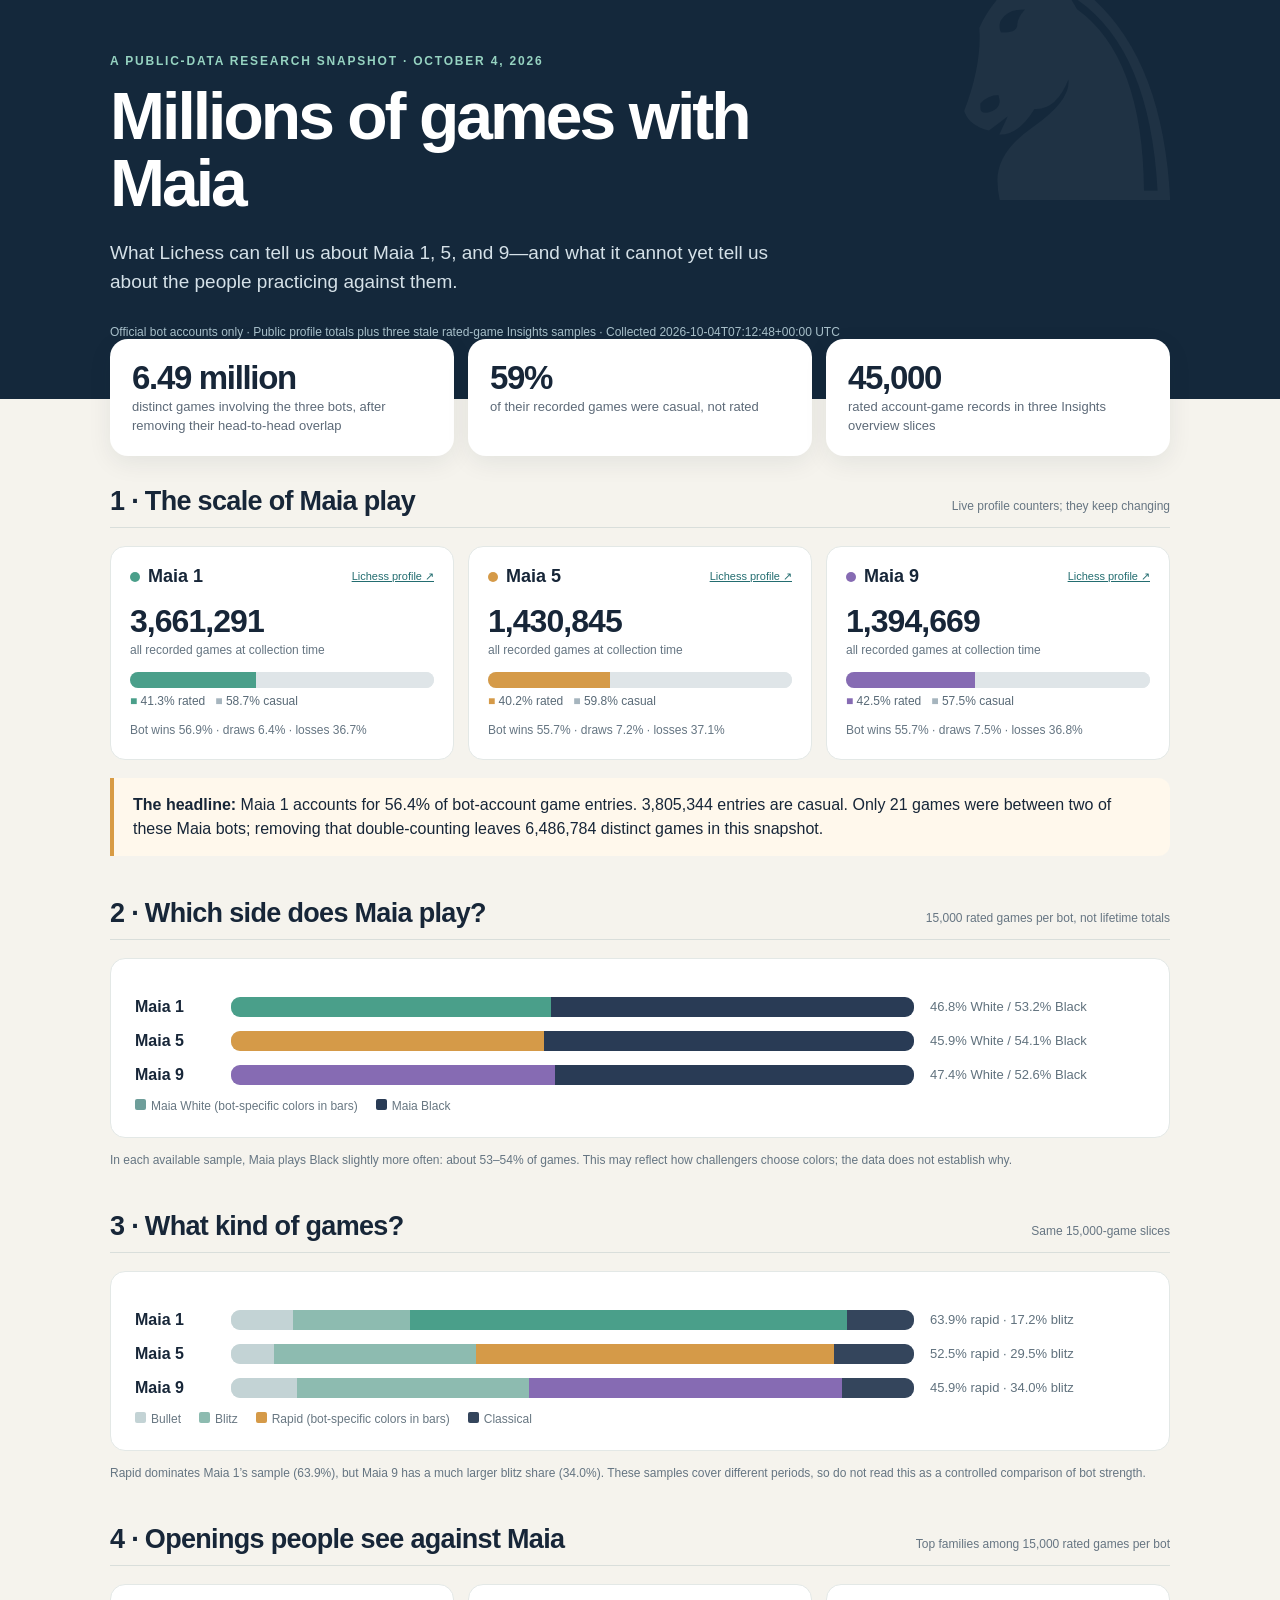
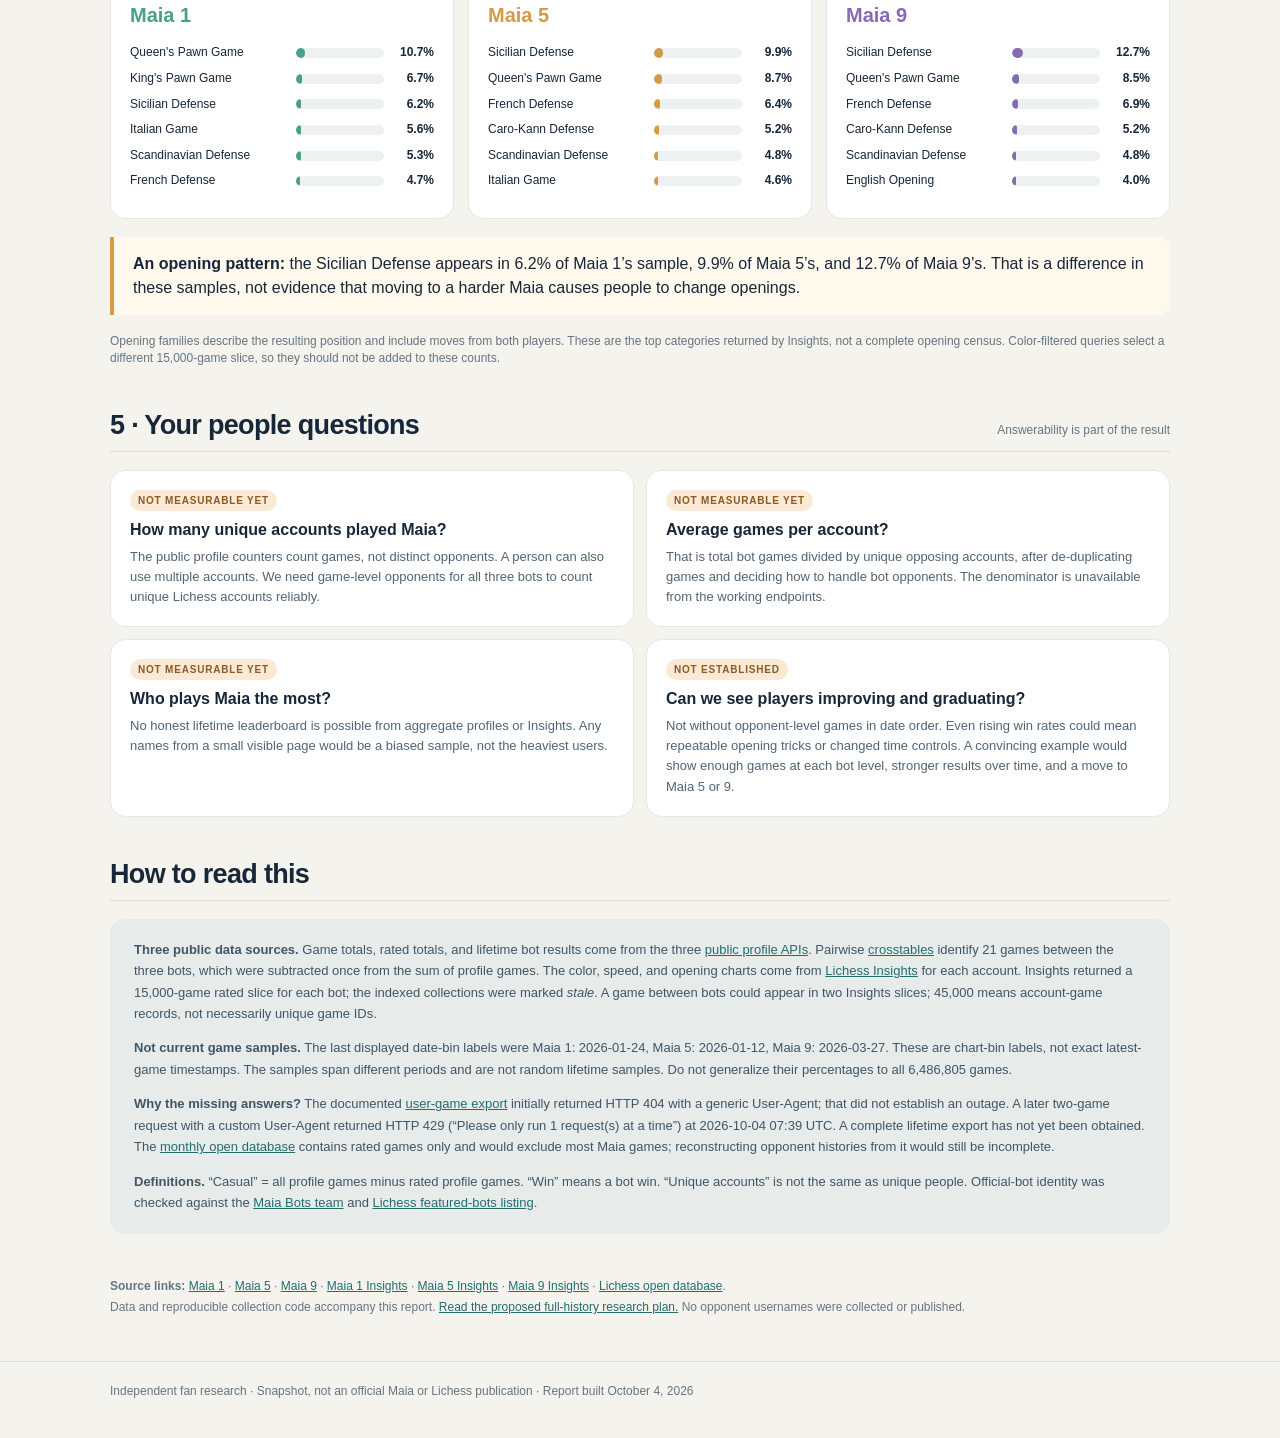
==== index.html @ 3f5e9d92 "Publish Maia bot snapshot and full-history research plan" ====
<!doctype html>
<html lang="en"><head><meta charset="utf-8"><meta name="viewport" content="width=device-width,initial-scale=1">
<title>Millions of games with Maia · Lichess research snapshot</title>
<style>
:root { font-family: ui-sans-serif, -apple-system, BlinkMacSystemFont, "Segoe UI", sans-serif; color:#172638; background:#f5f3ed; }
* { box-sizing:border-box } body { margin:0 } .wrap { max-width:1120px;margin:auto;padding:0 30px }
a { color:#236d70 } a:hover { color:#123c4d } h1,h2,h3,p { margin-top:0 }
.hero { background:#14283b;color:#fff;padding:54px 0 48px;position:relative;overflow:hidden }
.hero:after { content:"♞";position:absolute;font-size:360px;right:4%;top:-105px;color:#ffffff0c;line-height:1 }
.eyebrow { text-transform:uppercase;letter-spacing:.15em;font-size:12px;font-weight:800;color:#96d3c1 }
h1 { font-size:clamp(38px,6vw,66px);line-height:1.02;letter-spacing:-.045em;max-width:730px;margin:15px 0 20px }
.dek { font-size:19px;line-height:1.55;color:#d5e1e8;max-width:700px }
.hero-meta { font-size:12px;color:#a8c0ca;margin-top:28px }
main { padding:32px 0 64px } section { margin:30px 0 42px;break-inside:avoid }
.metrics { display:grid;grid-template-columns:repeat(3,1fr);gap:14px;margin-top:-60px;position:relative }
.metric { background:#fff;border-radius:18px;padding:20px 22px;box-shadow:0 7px 25px #13263b13 }
.metric strong { font-size:33px;letter-spacing:-.04em;display:block } .metric span { color:#5d6a78;font-size:13px;line-height:1.45 }
.section-head { display:flex;align-items:baseline;justify-content:space-between;gap:20px;border-bottom:1px solid #d9dedb;padding-bottom:10px;margin-bottom:18px }
h2 { font-size:27px;letter-spacing:-.025em;margin:0 } .section-head p { margin:0;color:#667582;font-size:12px }
.three { display:grid;grid-template-columns:repeat(3,1fr);gap:14px }
.bot-card,.opening-card,.panel,.answer { background:#fff;border:1px solid #e3e8e6;border-radius:15px;padding:19px;break-inside:avoid }
.bot-title { display:flex;gap:8px;align-items:center } .bot-title h3 { margin:0;flex:1;font-size:18px } .bot-title a { font-size:11px;white-space:nowrap }
.dot { background:var(--accent);width:10px;height:10px;border-radius:50% } .big { display:block;font-size:32px;margin:16px 0 0;letter-spacing:-.03em }
small,.micro { color:#657582;font-size:12px } .micro { margin:14px 0 0;line-height:1.45 }
.stack { height:16px;width:100%;display:flex;overflow:hidden;border-radius:9px;background:#e5ebed;margin:14px 0 6px } .stack span { height:100%;display:block }
.legend { font-size:12px;color:#596a77;margin:0 }
.panel { padding:24px } .chart-row { display:grid;grid-template-columns:80px 1fr 215px;gap:16px;align-items:center;margin:14px 0 }
.chart-row .stack { margin:0;height:20px } .chart-row span:last-child { color:#61727e;font-size:13px }
.key { display:flex;gap:18px;flex-wrap:wrap;font-size:12px;color:#687782;margin-top:14px } .swatch { display:inline-block;width:11px;height:11px;border-radius:2px;margin-right:5px }
.opening-card h3 { font-size:20px;margin-bottom:18px } .opening-line { display:grid;grid-template-columns:1fr 88px 41px;gap:9px;align-items:center;margin:10px 0;font-size:12px;line-height:1.3 }
.opening-line .track { background:#edf1f1;border-radius:5px;height:10px;overflow:hidden } .opening-line i { display:block;height:100%;min-width:2px;border-radius:5px } .opening-line b { text-align:right }
.insight { border-left:4px solid #d89b44;background:#fff8ec;padding:15px 19px;border-radius:0 12px 12px 0;line-height:1.5;margin:18px 0 }
.answers { display:grid;grid-template-columns:repeat(2,1fr);gap:12px } .answer h3 { font-size:16px;margin:0 0 8px } .answer p { font-size:13px;color:#526474;line-height:1.55;margin:0 }
.badge { font-size:10px;text-transform:uppercase;letter-spacing:.08em;font-weight:800;border-radius:20px;padding:5px 8px;display:inline-block;margin-bottom:10px }
.yes { background:#d8eee7;color:#245c50 } .no { background:#fae9d5;color:#8a5b23 }
.method { background:#e7eceb;border-radius:15px;padding:20px 24px;color:#405565;font-size:13px;line-height:1.65 } .method p:last-child { margin-bottom:0 }
.sources { font-size:12px;line-height:1.8;color:#667582 } footer { border-top:1px solid #dce1df;padding:22px 0 40px;color:#647481;font-size:12px }
@media(max-width:800px) { .metrics,.three,.answers { grid-template-columns:1fr } .metrics { margin-top:-25px } .chart-row { grid-template-columns:70px 1fr;gap:8px } .chart-row span:last-child { grid-column:2 } }
@media print { @page { size:A4; margin:14mm } body { background:#fff } .hero { padding:30px 0;color:#fff;-webkit-print-color-adjust:exact;print-color-adjust:exact } .metrics { margin-top:12px;grid-template-columns:repeat(3,1fr) } .metric,.bot-card,.opening-card,.panel,.answer { box-shadow:none } .three { grid-template-columns:repeat(3,1fr) } .answers { grid-template-columns:repeat(2,1fr) } .chart-row { grid-template-columns:80px 1fr 215px } .chart-row span:last-child { grid-column:auto } section { margin:22px 0;break-inside:auto } .section-head { break-after:avoid } .opening-card,.bot-card,.answer { break-inside:avoid } }
</style></head><body>
<header class="hero"><div class="wrap"><div class="eyebrow">A public-data research snapshot · October 4, 2026</div>
<h1>Millions of games with Maia</h1><p class="dek">What Lichess can tell us about Maia 1, 5, and 9—and what it cannot yet tell us about the people practicing against them.</p>
<p class="hero-meta">Official bot accounts only · Public profile totals plus three stale rated-game Insights samples · Collected 2026-10-04T07:12:48+00:00 UTC</p></div></header>
<main class="wrap"><div class="metrics">
<div class="metric"><strong>6.49 million</strong><span>distinct games involving the three bots, after removing their head-to-head overlap</span></div>
<div class="metric"><strong>59%</strong><span>of their recorded games were casual, not rated</span></div>
<div class="metric"><strong>45,000</strong><span>rated account-game records in three Insights overview slices</span></div>
</div>
<section><div class="section-head"><h2>1 · The scale of Maia play</h2><p>Live profile counters; they keep changing</p></div>
<div class="three"><article class="bot-card" style="--accent:#4a9f8a">
      <div class="bot-title"><span class="dot"></span><h3>Maia 1</h3><a href="https://lichess.org/@/maia1">Lichess profile ↗</a></div>
      <strong class="big">3,661,291</strong><small>all recorded games at collection time</small>
      <div class="stack"><span style="width:41.338%;background:#4a9f8a" title="Rated: 1,513,490"></span><span style="width:58.662%;background:#dfe5e8" title="Casual: 2,147,801"></span></div>
      <p class="legend"><b style="color:#4a9f8a">■</b> 41.3% rated &nbsp; <b style="color:#a6b5be">■</b> 58.7% casual</p>
      <p class="micro">Bot wins 56.9% · draws 6.4% · losses 36.7%</p>
    </article><article class="bot-card" style="--accent:#d59a48">
      <div class="bot-title"><span class="dot"></span><h3>Maia 5</h3><a href="https://lichess.org/@/maia5">Lichess profile ↗</a></div>
      <strong class="big">1,430,845</strong><small>all recorded games at collection time</small>
      <div class="stack"><span style="width:40.187%;background:#d59a48" title="Rated: 575,010"></span><span style="width:59.813%;background:#dfe5e8" title="Casual: 855,835"></span></div>
      <p class="legend"><b style="color:#d59a48">■</b> 40.2% rated &nbsp; <b style="color:#a6b5be">■</b> 59.8% casual</p>
      <p class="micro">Bot wins 55.7% · draws 7.2% · losses 37.1%</p>
    </article><article class="bot-card" style="--accent:#866bb3">
      <div class="bot-title"><span class="dot"></span><h3>Maia 9</h3><a href="https://lichess.org/@/maia9">Lichess profile ↗</a></div>
      <strong class="big">1,394,669</strong><small>all recorded games at collection time</small>
      <div class="stack"><span style="width:42.516%;background:#866bb3" title="Rated: 592,961"></span><span style="width:57.484%;background:#dfe5e8" title="Casual: 801,708"></span></div>
      <p class="legend"><b style="color:#866bb3">■</b> 42.5% rated &nbsp; <b style="color:#a6b5be">■</b> 57.5% casual</p>
      <p class="micro">Bot wins 55.7% · draws 7.5% · losses 36.8%</p>
    </article></div>
<p class="insight"><b>The headline:</b> Maia 1 accounts for 56.4% of bot-account game entries. 3,805,344 entries are casual. Only 21 games were between two of these Maia bots; removing that double-counting leaves 6,486,784 distinct games in this snapshot.</p>
</section>
<section><div class="section-head"><h2>2 · Which side does Maia play?</h2><p>15,000 rated games per bot, not lifetime totals</p></div>
<div class="panel"><div class="chart-row"><b>Maia 1</b>
      <div class="stack"><span style="width:46.780%;background:#4a9f8a" title="Maia White: 7,017"></span><span style="width:53.220%;background:#293b55" title="Maia Black: 7,983"></span></div>
      <span>46.8% White / 53.2% Black</span></div><div class="chart-row"><b>Maia 5</b>
      <div class="stack"><span style="width:45.900%;background:#d59a48" title="Maia White: 6,885"></span><span style="width:54.100%;background:#293b55" title="Maia Black: 8,115"></span></div>
      <span>45.9% White / 54.1% Black</span></div><div class="chart-row"><b>Maia 9</b>
      <div class="stack"><span style="width:47.433%;background:#866bb3" title="Maia White: 7,115"></span><span style="width:52.567%;background:#293b55" title="Maia Black: 7,885"></span></div>
      <span>47.4% White / 52.6% Black</span></div><div class="key"><span><i class="swatch" style="background:#6e9e9a"></i>Maia White (bot-specific colors in bars)</span><span><i class="swatch" style="background:#293b55"></i>Maia Black</span></div></div>
<p class="micro">In each available sample, Maia plays Black slightly more often: about 53–54% of games. This may reflect how challengers choose colors; the data does not establish why.</p></section>
<section><div class="section-head"><h2>3 · What kind of games?</h2><p>Same 15,000-game slices</p></div>
<div class="panel"><div class="chart-row"><b>Maia 1</b>
      <div class="stack"><span style="width:9.113%;background:#c3d3d5" title="Bullet: 1,367"></span><span style="width:17.160%;background:#8dbbb0" title="Blitz: 2,574"></span><span style="width:63.933%;background:#4a9f8a" title="Rapid: 9,590"></span><span style="width:9.793%;background:#34455c" title="Classical: 1,469"></span></div>
      <span>63.9% rapid · 17.2% blitz</span></div><div class="chart-row"><b>Maia 5</b>
      <div class="stack"><span style="width:6.293%;background:#c3d3d5" title="Bullet: 944"></span><span style="width:29.513%;background:#8dbbb0" title="Blitz: 4,427"></span><span style="width:52.540%;background:#d59a48" title="Rapid: 7,881"></span><span style="width:11.653%;background:#34455c" title="Classical: 1,748"></span></div>
      <span>52.5% rapid · 29.5% blitz</span></div><div class="chart-row"><b>Maia 9</b>
      <div class="stack"><span style="width:9.607%;background:#c3d3d5" title="Bullet: 1,441"></span><span style="width:34.027%;background:#8dbbb0" title="Blitz: 5,104"></span><span style="width:45.873%;background:#866bb3" title="Rapid: 6,881"></span><span style="width:10.493%;background:#34455c" title="Classical: 1,574"></span></div>
      <span>45.9% rapid · 34.0% blitz</span></div><div class="key"><span><i class="swatch" style="background:#c3d3d5"></i>Bullet</span><span><i class="swatch" style="background:#8dbbb0"></i>Blitz</span><span><i class="swatch" style="background:#d59a48"></i>Rapid (bot-specific colors in bars)</span><span><i class="swatch" style="background:#34455c"></i>Classical</span></div></div>
<p class="micro">Rapid dominates Maia 1’s sample (63.9%), but Maia 9 has a much larger blitz share (34.0%). These samples cover different periods, so do not read this as a controlled comparison of bot strength.</p></section>
<section><div class="section-head"><h2>4 · Openings people see against Maia</h2><p>Top families among 15,000 rated games per bot</p></div>
<div class="three"><article class="opening-card"><h3 style="color:#4a9f8a">Maia 1</h3><div class="opening-line"><span>Queen&#x27;s Pawn Game</span>
          <div class="track"><i style="width:10.72%;background:#4a9f8a"></i></div>
          <b>10.7%</b></div><div class="opening-line"><span>King&#x27;s Pawn Game</span>
          <div class="track"><i style="width:6.73%;background:#4a9f8a"></i></div>
          <b>6.7%</b></div><div class="opening-line"><span>Sicilian Defense</span>
          <div class="track"><i style="width:6.21%;background:#4a9f8a"></i></div>
          <b>6.2%</b></div><div class="opening-line"><span>Italian Game</span>
          <div class="track"><i style="width:5.57%;background:#4a9f8a"></i></div>
          <b>5.6%</b></div><div class="opening-line"><span>Scandinavian Defense</span>
          <div class="track"><i style="width:5.29%;background:#4a9f8a"></i></div>
          <b>5.3%</b></div><div class="opening-line"><span>French Defense</span>
          <div class="track"><i style="width:4.66%;background:#4a9f8a"></i></div>
          <b>4.7%</b></div></article><article class="opening-card"><h3 style="color:#d59a48">Maia 5</h3><div class="opening-line"><span>Sicilian Defense</span>
          <div class="track"><i style="width:9.93%;background:#d59a48"></i></div>
          <b>9.9%</b></div><div class="opening-line"><span>Queen&#x27;s Pawn Game</span>
          <div class="track"><i style="width:8.74%;background:#d59a48"></i></div>
          <b>8.7%</b></div><div class="opening-line"><span>French Defense</span>
          <div class="track"><i style="width:6.40%;background:#d59a48"></i></div>
          <b>6.4%</b></div><div class="opening-line"><span>Caro-Kann Defense</span>
          <div class="track"><i style="width:5.23%;background:#d59a48"></i></div>
          <b>5.2%</b></div><div class="opening-line"><span>Scandinavian Defense</span>
          <div class="track"><i style="width:4.79%;background:#d59a48"></i></div>
          <b>4.8%</b></div><div class="opening-line"><span>Italian Game</span>
          <div class="track"><i style="width:4.65%;background:#d59a48"></i></div>
          <b>4.6%</b></div></article><article class="opening-card"><h3 style="color:#866bb3">Maia 9</h3><div class="opening-line"><span>Sicilian Defense</span>
          <div class="track"><i style="width:12.71%;background:#866bb3"></i></div>
          <b>12.7%</b></div><div class="opening-line"><span>Queen&#x27;s Pawn Game</span>
          <div class="track"><i style="width:8.51%;background:#866bb3"></i></div>
          <b>8.5%</b></div><div class="opening-line"><span>French Defense</span>
          <div class="track"><i style="width:6.85%;background:#866bb3"></i></div>
          <b>6.9%</b></div><div class="opening-line"><span>Caro-Kann Defense</span>
          <div class="track"><i style="width:5.17%;background:#866bb3"></i></div>
          <b>5.2%</b></div><div class="opening-line"><span>Scandinavian Defense</span>
          <div class="track"><i style="width:4.80%;background:#866bb3"></i></div>
          <b>4.8%</b></div><div class="opening-line"><span>English Opening</span>
          <div class="track"><i style="width:4.04%;background:#866bb3"></i></div>
          <b>4.0%</b></div></article></div>
<p class="insight"><b>An opening pattern:</b> the Sicilian Defense appears in 6.2% of Maia 1’s sample, 9.9% of Maia 5’s, and 12.7% of Maia 9’s. That is a difference in these samples, not evidence that moving to a harder Maia causes people to change openings.</p>
<p class="micro">Opening families describe the resulting position and include moves from both players. These are the top categories returned by Insights, not a complete opening census. Color-filtered queries select a different 15,000-game slice, so they should not be added to these counts.</p></section>
<section><div class="section-head"><h2>5 · Your people questions</h2><p>Answerability is part of the result</p></div>
<div class="answers">
<div class="answer"><span class="badge no">Not measurable yet</span><h3>How many unique accounts played Maia?</h3><p>The public profile counters count games, not distinct opponents. A person can also use multiple accounts. We need game-level opponents for all three bots to count unique Lichess accounts reliably.</p></div>
<div class="answer"><span class="badge no">Not measurable yet</span><h3>Average games per account?</h3><p>That is total bot games divided by unique opposing accounts, after de-duplicating games and deciding how to handle bot opponents. The denominator is unavailable from the working endpoints.</p></div>
<div class="answer"><span class="badge no">Not measurable yet</span><h3>Who plays Maia the most?</h3><p>No honest lifetime leaderboard is possible from aggregate profiles or Insights. Any names from a small visible page would be a biased sample, not the heaviest users.</p></div>
<div class="answer"><span class="badge no">Not established</span><h3>Can we see players improving and graduating?</h3><p>Not without opponent-level games in date order. Even rising win rates could mean repeatable opening tricks or changed time controls. A convincing example would show enough games at each bot level, stronger results over time, and a move to Maia 5 or 9.</p></div>
</div></section>
<section><div class="section-head"><h2>How to read this</h2></div><div class="method">
<p><b>Three public data sources.</b> Game totals, rated totals, and lifetime bot results come from the three <a href="https://lichess.org/api/user/maia1">public profile APIs</a>. Pairwise <a href="https://lichess.org/api/crosstable/maia1/maia5">crosstables</a> identify 21 games between the three bots, which were subtracted once from the sum of profile games. The color, speed, and opening charts come from <a href="https://lichess.org/insights/maia1">Lichess Insights</a> for each account. Insights returned a 15,000-game rated slice for each bot; the indexed collections were marked <i>stale</i>. A game between bots could appear in two Insights slices; 45,000 means account-game records, not necessarily unique game IDs.</p>
<p><b>Not current game samples.</b> The last displayed date-bin labels were Maia 1: 2026-01-24, Maia 5: 2026-01-12, Maia 9: 2026-03-27. These are chart-bin labels, not exact latest-game timestamps. The samples span different periods and are not random lifetime samples. Do not generalize their percentages to all 6,486,805 games.</p>
<p><b>Why the missing answers?</b> The documented <a href="https://lichess.org/api#operation/apiGamesUser">user-game export</a> initially returned HTTP 404 with a generic User-Agent; that did not establish an outage. A later two-game request with a custom User-Agent returned HTTP 429 (“Please only run 1 request(s) at a time”) at 2026-10-04 07:39 UTC. A complete lifetime export has not yet been obtained. The <a href="https://database.lichess.org/">monthly open database</a> contains rated games only and would exclude most Maia games; reconstructing opponent histories from it would still be incomplete.</p>
<p><b>Definitions.</b> “Casual” = all profile games minus rated profile games. “Win” means a bot win. “Unique accounts” is not the same as unique people. Official-bot identity was checked against the <a href="https://lichess.org/team/maia-bots">Maia Bots team</a> and <a href="https://lichess.org/player/bots">Lichess featured-bots listing</a>.</p>
</div></section>
<section class="sources"><b>Source links:</b> <a href="https://lichess.org/@/maia1">Maia 1</a> · <a href="https://lichess.org/@/maia5">Maia 5</a> · <a href="https://lichess.org/@/maia9">Maia 9</a> · <a href="https://lichess.org/insights/maia1">Maia 1 Insights</a> · <a href="https://lichess.org/insights/maia5">Maia 5 Insights</a> · <a href="https://lichess.org/insights/maia9">Maia 9 Insights</a> · <a href="https://database.lichess.org/">Lichess open database</a>.<br>Data and reproducible collection code accompany this report. <a href="https://github.com/Dash1971/researching-maia-games-on-lichess/blob/main/RESEARCH_PLAN.md">Read the proposed full-history research plan.</a> No opponent usernames were collected or published.</section>
</main><footer><div class="wrap">Independent fan research · Snapshot, not an official Maia or Lichess publication · Report built October 4, 2026</div></footer></body></html>
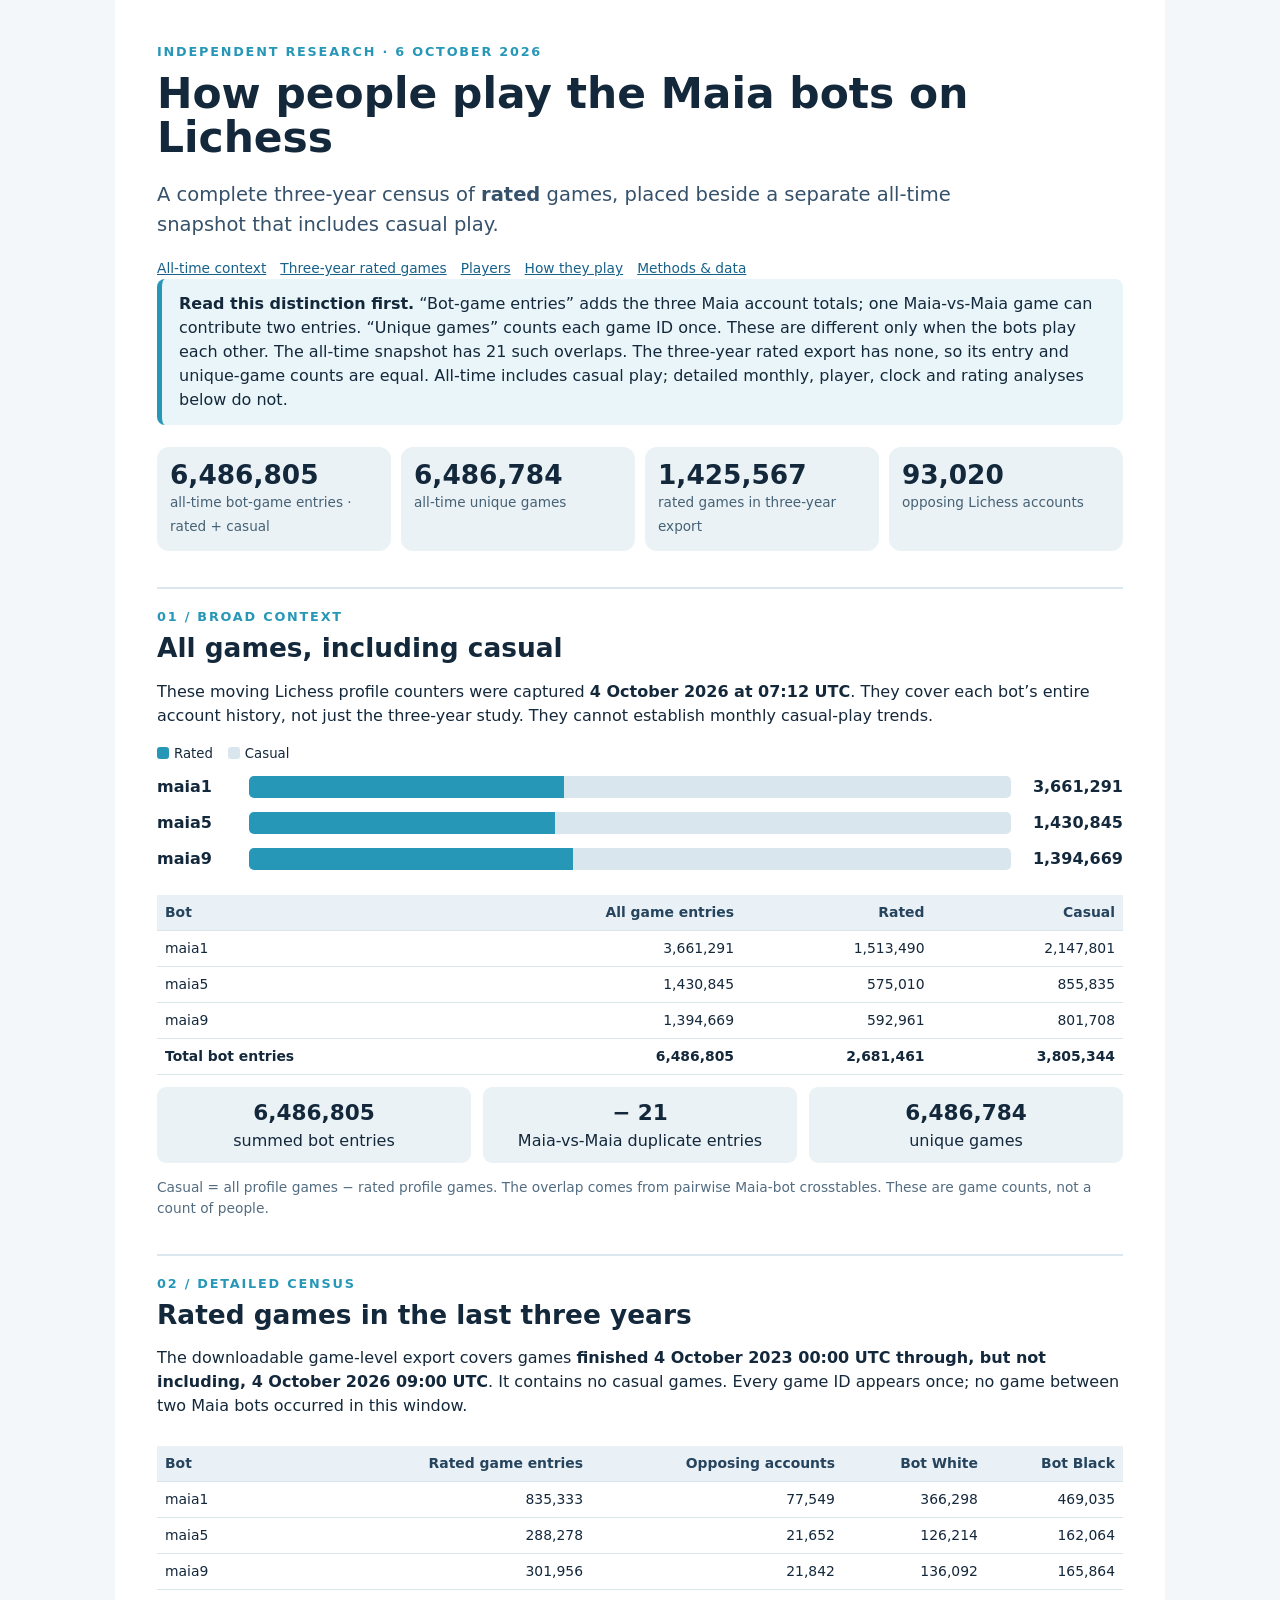
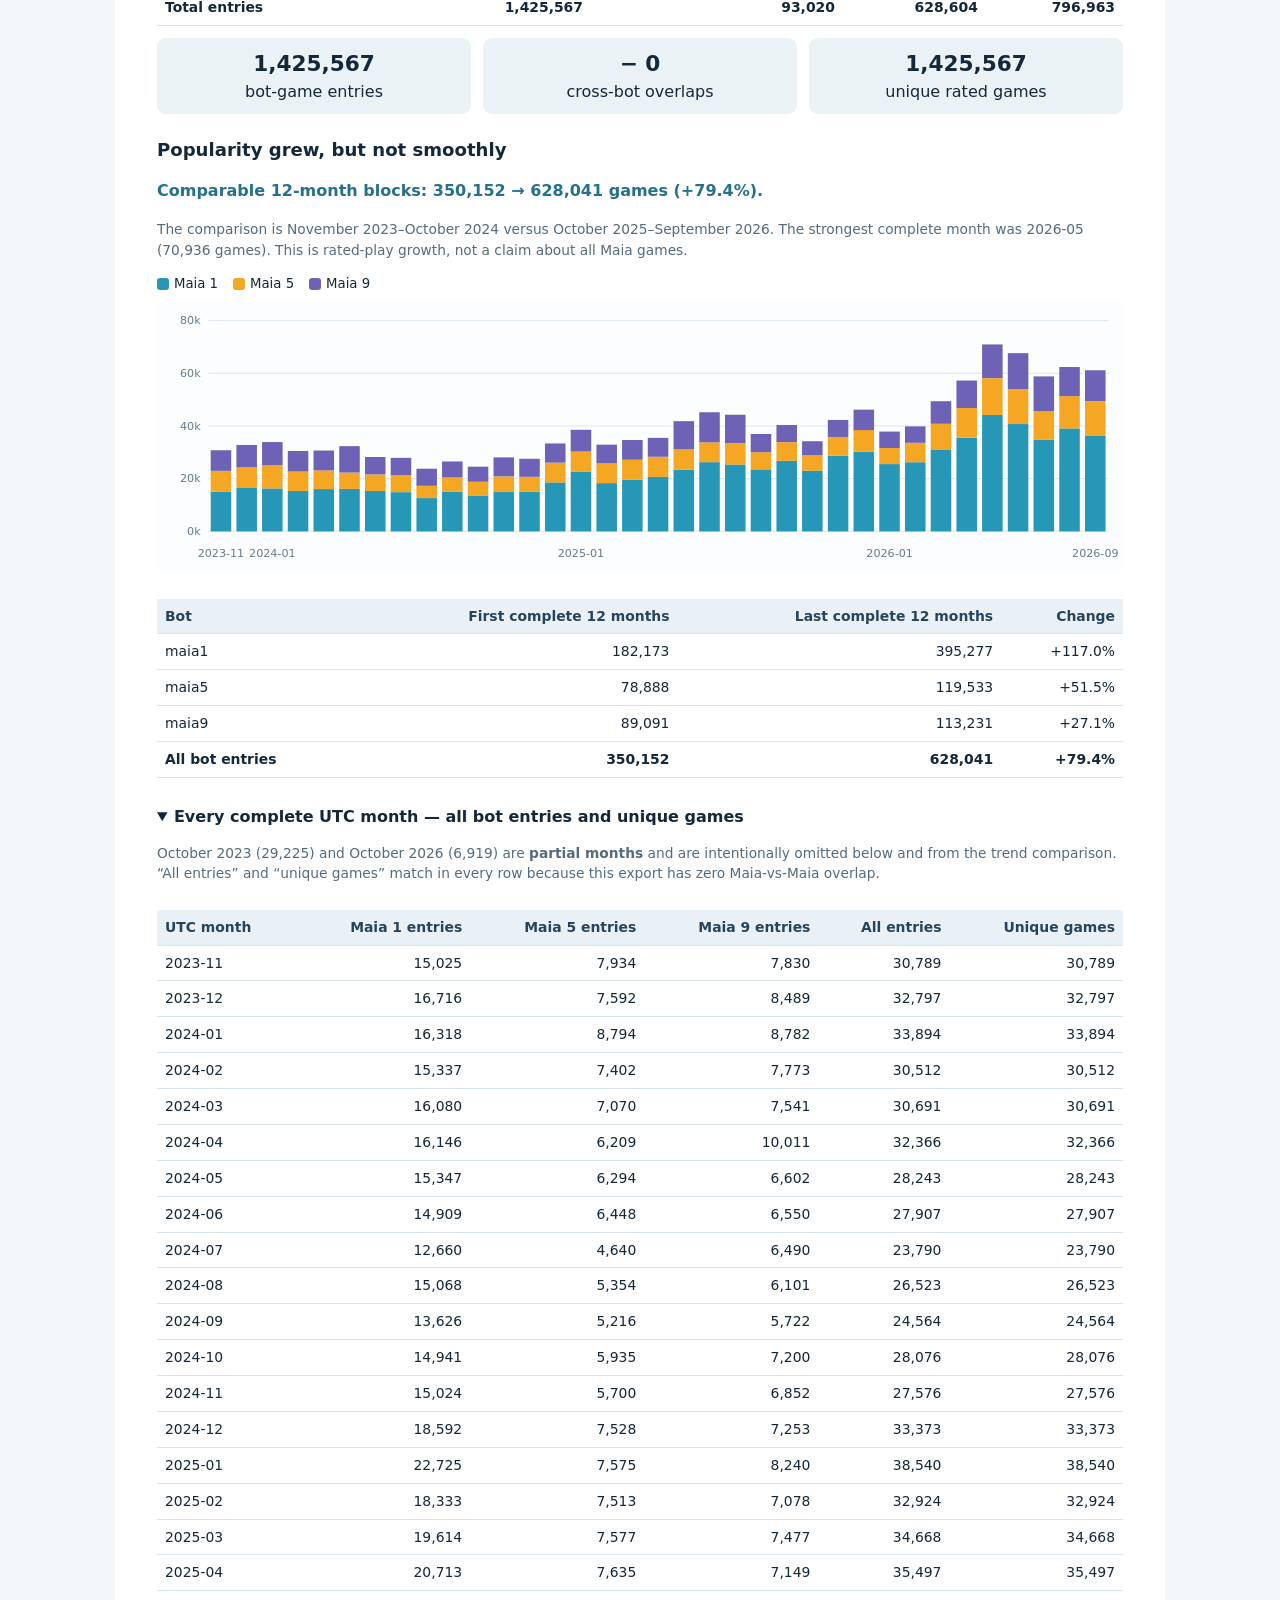
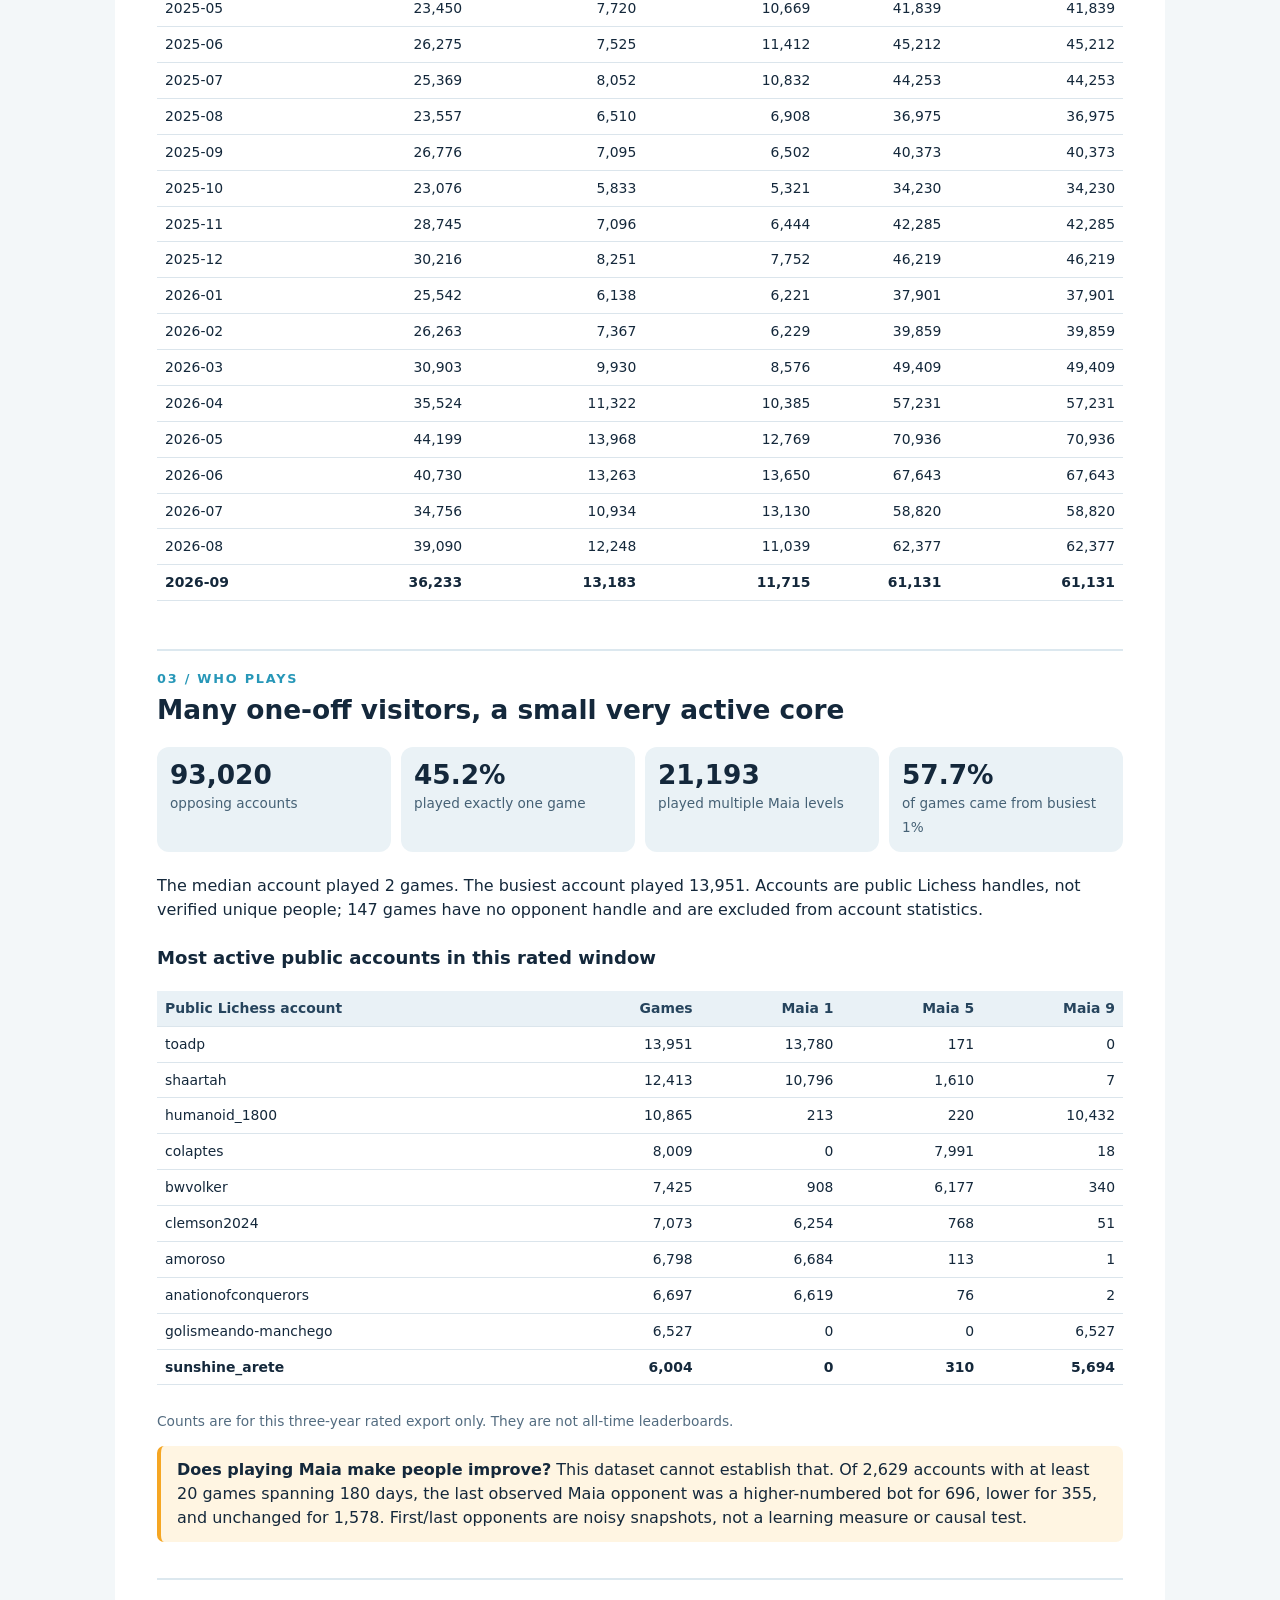
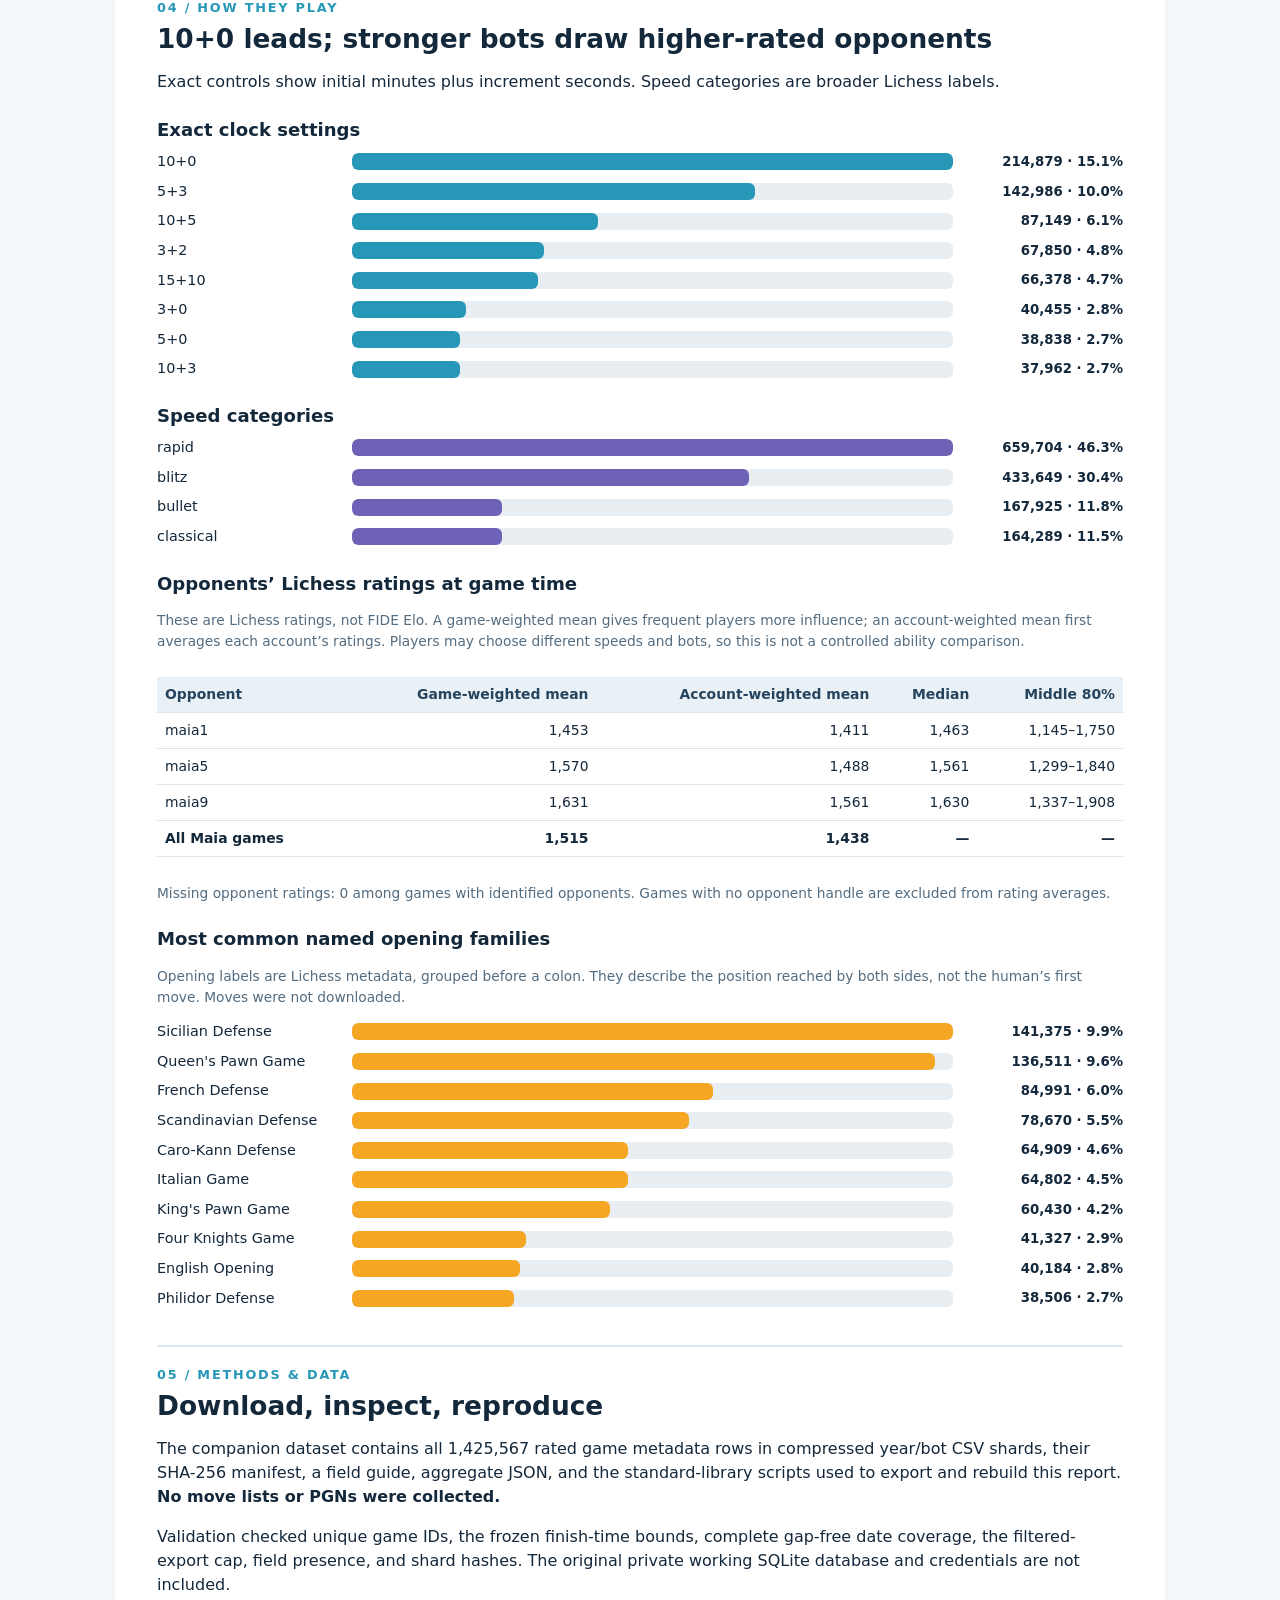
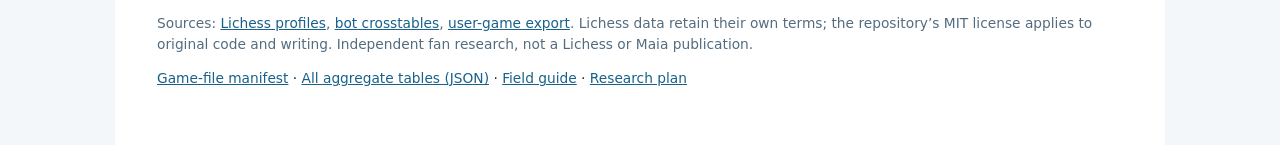
==== commit c0b079e9: "Add verified Maia rated-game corpus and visual research report" ====
--- a/index.html
+++ b/index.html
@@ -1,143 +1,8 @@
-<!doctype html>
-<html lang="en"><head><meta charset="utf-8"><meta name="viewport" content="width=device-width,initial-scale=1">
-<title>Millions of games with Maia · Lichess research snapshot</title>
-<style>
-:root { font-family: ui-sans-serif, -apple-system, BlinkMacSystemFont, "Segoe UI", sans-serif; color:#172638; background:#f5f3ed; }
-* { box-sizing:border-box } body { margin:0 } .wrap { max-width:1120px;margin:auto;padding:0 30px }
-a { color:#236d70 } a:hover { color:#123c4d } h1,h2,h3,p { margin-top:0 }
-.hero { background:#14283b;color:#fff;padding:54px 0 48px;position:relative;overflow:hidden }
-.hero:after { content:"♞";position:absolute;font-size:360px;right:4%;top:-105px;color:#ffffff0c;line-height:1 }
-.eyebrow { text-transform:uppercase;letter-spacing:.15em;font-size:12px;font-weight:800;color:#96d3c1 }
-h1 { font-size:clamp(38px,6vw,66px);line-height:1.02;letter-spacing:-.045em;max-width:730px;margin:15px 0 20px }
-.dek { font-size:19px;line-height:1.55;color:#d5e1e8;max-width:700px }
-.hero-meta { font-size:12px;color:#a8c0ca;margin-top:28px }
-main { padding:32px 0 64px } section { margin:30px 0 42px;break-inside:avoid }
-.metrics { display:grid;grid-template-columns:repeat(3,1fr);gap:14px;margin-top:-60px;position:relative }
-.metric { background:#fff;border-radius:18px;padding:20px 22px;box-shadow:0 7px 25px #13263b13 }
-.metric strong { font-size:33px;letter-spacing:-.04em;display:block } .metric span { color:#5d6a78;font-size:13px;line-height:1.45 }
-.section-head { display:flex;align-items:baseline;justify-content:space-between;gap:20px;border-bottom:1px solid #d9dedb;padding-bottom:10px;margin-bottom:18px }
-h2 { font-size:27px;letter-spacing:-.025em;margin:0 } .section-head p { margin:0;color:#667582;font-size:12px }
-.three { display:grid;grid-template-columns:repeat(3,1fr);gap:14px }
-.bot-card,.opening-card,.panel,.answer { background:#fff;border:1px solid #e3e8e6;border-radius:15px;padding:19px;break-inside:avoid }
-.bot-title { display:flex;gap:8px;align-items:center } .bot-title h3 { margin:0;flex:1;font-size:18px } .bot-title a { font-size:11px;white-space:nowrap }
-.dot { background:var(--accent);width:10px;height:10px;border-radius:50% } .big { display:block;font-size:32px;margin:16px 0 0;letter-spacing:-.03em }
-small,.micro { color:#657582;font-size:12px } .micro { margin:14px 0 0;line-height:1.45 }
-.stack { height:16px;width:100%;display:flex;overflow:hidden;border-radius:9px;background:#e5ebed;margin:14px 0 6px } .stack span { height:100%;display:block }
-.legend { font-size:12px;color:#596a77;margin:0 }
-.panel { padding:24px } .chart-row { display:grid;grid-template-columns:80px 1fr 215px;gap:16px;align-items:center;margin:14px 0 }
-.chart-row .stack { margin:0;height:20px } .chart-row span:last-child { color:#61727e;font-size:13px }
-.key { display:flex;gap:18px;flex-wrap:wrap;font-size:12px;color:#687782;margin-top:14px } .swatch { display:inline-block;width:11px;height:11px;border-radius:2px;margin-right:5px }
-.opening-card h3 { font-size:20px;margin-bottom:18px } .opening-line { display:grid;grid-template-columns:1fr 88px 41px;gap:9px;align-items:center;margin:10px 0;font-size:12px;line-height:1.3 }
-.opening-line .track { background:#edf1f1;border-radius:5px;height:10px;overflow:hidden } .opening-line i { display:block;height:100%;min-width:2px;border-radius:5px } .opening-line b { text-align:right }
-.insight { border-left:4px solid #d89b44;background:#fff8ec;padding:15px 19px;border-radius:0 12px 12px 0;line-height:1.5;margin:18px 0 }
-.answers { display:grid;grid-template-columns:repeat(2,1fr);gap:12px } .answer h3 { font-size:16px;margin:0 0 8px } .answer p { font-size:13px;color:#526474;line-height:1.55;margin:0 }
-.badge { font-size:10px;text-transform:uppercase;letter-spacing:.08em;font-weight:800;border-radius:20px;padding:5px 8px;display:inline-block;margin-bottom:10px }
-.yes { background:#d8eee7;color:#245c50 } .no { background:#fae9d5;color:#8a5b23 }
-.method { background:#e7eceb;border-radius:15px;padding:20px 24px;color:#405565;font-size:13px;line-height:1.65 } .method p:last-child { margin-bottom:0 }
-.sources { font-size:12px;line-height:1.8;color:#667582 } footer { border-top:1px solid #dce1df;padding:22px 0 40px;color:#647481;font-size:12px }
-@media(max-width:800px) { .metrics,.three,.answers { grid-template-columns:1fr } .metrics { margin-top:-25px } .chart-row { grid-template-columns:70px 1fr;gap:8px } .chart-row span:last-child { grid-column:2 } }
-@media print { @page { size:A4; margin:14mm } body { background:#fff } .hero { padding:30px 0;color:#fff;-webkit-print-color-adjust:exact;print-color-adjust:exact } .metrics { margin-top:12px;grid-template-columns:repeat(3,1fr) } .metric,.bot-card,.opening-card,.panel,.answer { box-shadow:none } .three { grid-template-columns:repeat(3,1fr) } .answers { grid-template-columns:repeat(2,1fr) } .chart-row { grid-template-columns:80px 1fr 215px } .chart-row span:last-child { grid-column:auto } section { margin:22px 0;break-inside:auto } .section-head { break-after:avoid } .opening-card,.bot-card,.answer { break-inside:avoid } }
-</style></head><body>
-<header class="hero"><div class="wrap"><div class="eyebrow">A public-data research snapshot · October 4, 2026</div>
-<h1>Millions of games with Maia</h1><p class="dek">What Lichess can tell us about Maia 1, 5, and 9—and what it cannot yet tell us about the people practicing against them.</p>
-<p class="hero-meta">Official bot accounts only · Public profile totals plus three stale rated-game Insights samples · Collected 2026-10-04T07:12:48+00:00 UTC</p></div></header>
-<main class="wrap"><div class="metrics">
-<div class="metric"><strong>6.49 million</strong><span>distinct games involving the three bots, after removing their head-to-head overlap</span></div>
-<div class="metric"><strong>59%</strong><span>of their recorded games were casual, not rated</span></div>
-<div class="metric"><strong>45,000</strong><span>rated account-game records in three Insights overview slices</span></div>
-</div>
-<section><div class="section-head"><h2>1 · The scale of Maia play</h2><p>Live profile counters; they keep changing</p></div>
-<div class="three"><article class="bot-card" style="--accent:#4a9f8a">
-      <div class="bot-title"><span class="dot"></span><h3>Maia 1</h3><a href="https://lichess.org/@/maia1">Lichess profile ↗</a></div>
-      <strong class="big">3,661,291</strong><small>all recorded games at collection time</small>
-      <div class="stack"><span style="width:41.338%;background:#4a9f8a" title="Rated: 1,513,490"></span><span style="width:58.662%;background:#dfe5e8" title="Casual: 2,147,801"></span></div>
-      <p class="legend"><b style="color:#4a9f8a">■</b> 41.3% rated &nbsp; <b style="color:#a6b5be">■</b> 58.7% casual</p>
-      <p class="micro">Bot wins 56.9% · draws 6.4% · losses 36.7%</p>
-    </article><article class="bot-card" style="--accent:#d59a48">
-      <div class="bot-title"><span class="dot"></span><h3>Maia 5</h3><a href="https://lichess.org/@/maia5">Lichess profile ↗</a></div>
-      <strong class="big">1,430,845</strong><small>all recorded games at collection time</small>
-      <div class="stack"><span style="width:40.187%;background:#d59a48" title="Rated: 575,010"></span><span style="width:59.813%;background:#dfe5e8" title="Casual: 855,835"></span></div>
-      <p class="legend"><b style="color:#d59a48">■</b> 40.2% rated &nbsp; <b style="color:#a6b5be">■</b> 59.8% casual</p>
-      <p class="micro">Bot wins 55.7% · draws 7.2% · losses 37.1%</p>
-    </article><article class="bot-card" style="--accent:#866bb3">
-      <div class="bot-title"><span class="dot"></span><h3>Maia 9</h3><a href="https://lichess.org/@/maia9">Lichess profile ↗</a></div>
-      <strong class="big">1,394,669</strong><small>all recorded games at collection time</small>
-      <div class="stack"><span style="width:42.516%;background:#866bb3" title="Rated: 592,961"></span><span style="width:57.484%;background:#dfe5e8" title="Casual: 801,708"></span></div>
-      <p class="legend"><b style="color:#866bb3">■</b> 42.5% rated &nbsp; <b style="color:#a6b5be">■</b> 57.5% casual</p>
-      <p class="micro">Bot wins 55.7% · draws 7.5% · losses 36.8%</p>
-    </article></div>
-<p class="insight"><b>The headline:</b> Maia 1 accounts for 56.4% of bot-account game entries. 3,805,344 entries are casual. Only 21 games were between two of these Maia bots; removing that double-counting leaves 6,486,784 distinct games in this snapshot.</p>
-</section>
-<section><div class="section-head"><h2>2 · Which side does Maia play?</h2><p>15,000 rated games per bot, not lifetime totals</p></div>
-<div class="panel"><div class="chart-row"><b>Maia 1</b>
-      <div class="stack"><span style="width:46.780%;background:#4a9f8a" title="Maia White: 7,017"></span><span style="width:53.220%;background:#293b55" title="Maia Black: 7,983"></span></div>
-      <span>46.8% White / 53.2% Black</span></div><div class="chart-row"><b>Maia 5</b>
-      <div class="stack"><span style="width:45.900%;background:#d59a48" title="Maia White: 6,885"></span><span style="width:54.100%;background:#293b55" title="Maia Black: 8,115"></span></div>
-      <span>45.9% White / 54.1% Black</span></div><div class="chart-row"><b>Maia 9</b>
-      <div class="stack"><span style="width:47.433%;background:#866bb3" title="Maia White: 7,115"></span><span style="width:52.567%;background:#293b55" title="Maia Black: 7,885"></span></div>
-      <span>47.4% White / 52.6% Black</span></div><div class="key"><span><i class="swatch" style="background:#6e9e9a"></i>Maia White (bot-specific colors in bars)</span><span><i class="swatch" style="background:#293b55"></i>Maia Black</span></div></div>
-<p class="micro">In each available sample, Maia plays Black slightly more often: about 53–54% of games. This may reflect how challengers choose colors; the data does not establish why.</p></section>
-<section><div class="section-head"><h2>3 · What kind of games?</h2><p>Same 15,000-game slices</p></div>
-<div class="panel"><div class="chart-row"><b>Maia 1</b>
-      <div class="stack"><span style="width:9.113%;background:#c3d3d5" title="Bullet: 1,367"></span><span style="width:17.160%;background:#8dbbb0" title="Blitz: 2,574"></span><span style="width:63.933%;background:#4a9f8a" title="Rapid: 9,590"></span><span style="width:9.793%;background:#34455c" title="Classical: 1,469"></span></div>
-      <span>63.9% rapid · 17.2% blitz</span></div><div class="chart-row"><b>Maia 5</b>
-      <div class="stack"><span style="width:6.293%;background:#c3d3d5" title="Bullet: 944"></span><span style="width:29.513%;background:#8dbbb0" title="Blitz: 4,427"></span><span style="width:52.540%;background:#d59a48" title="Rapid: 7,881"></span><span style="width:11.653%;background:#34455c" title="Classical: 1,748"></span></div>
-      <span>52.5% rapid · 29.5% blitz</span></div><div class="chart-row"><b>Maia 9</b>
-      <div class="stack"><span style="width:9.607%;background:#c3d3d5" title="Bullet: 1,441"></span><span style="width:34.027%;background:#8dbbb0" title="Blitz: 5,104"></span><span style="width:45.873%;background:#866bb3" title="Rapid: 6,881"></span><span style="width:10.493%;background:#34455c" title="Classical: 1,574"></span></div>
-      <span>45.9% rapid · 34.0% blitz</span></div><div class="key"><span><i class="swatch" style="background:#c3d3d5"></i>Bullet</span><span><i class="swatch" style="background:#8dbbb0"></i>Blitz</span><span><i class="swatch" style="background:#d59a48"></i>Rapid (bot-specific colors in bars)</span><span><i class="swatch" style="background:#34455c"></i>Classical</span></div></div>
-<p class="micro">Rapid dominates Maia 1’s sample (63.9%), but Maia 9 has a much larger blitz share (34.0%). These samples cover different periods, so do not read this as a controlled comparison of bot strength.</p></section>
-<section><div class="section-head"><h2>4 · Openings people see against Maia</h2><p>Top families among 15,000 rated games per bot</p></div>
-<div class="three"><article class="opening-card"><h3 style="color:#4a9f8a">Maia 1</h3><div class="opening-line"><span>Queen&#x27;s Pawn Game</span>
-          <div class="track"><i style="width:10.72%;background:#4a9f8a"></i></div>
-          <b>10.7%</b></div><div class="opening-line"><span>King&#x27;s Pawn Game</span>
-          <div class="track"><i style="width:6.73%;background:#4a9f8a"></i></div>
-          <b>6.7%</b></div><div class="opening-line"><span>Sicilian Defense</span>
-          <div class="track"><i style="width:6.21%;background:#4a9f8a"></i></div>
-          <b>6.2%</b></div><div class="opening-line"><span>Italian Game</span>
-          <div class="track"><i style="width:5.57%;background:#4a9f8a"></i></div>
-          <b>5.6%</b></div><div class="opening-line"><span>Scandinavian Defense</span>
-          <div class="track"><i style="width:5.29%;background:#4a9f8a"></i></div>
-          <b>5.3%</b></div><div class="opening-line"><span>French Defense</span>
-          <div class="track"><i style="width:4.66%;background:#4a9f8a"></i></div>
-          <b>4.7%</b></div></article><article class="opening-card"><h3 style="color:#d59a48">Maia 5</h3><div class="opening-line"><span>Sicilian Defense</span>
-          <div class="track"><i style="width:9.93%;background:#d59a48"></i></div>
-          <b>9.9%</b></div><div class="opening-line"><span>Queen&#x27;s Pawn Game</span>
-          <div class="track"><i style="width:8.74%;background:#d59a48"></i></div>
-          <b>8.7%</b></div><div class="opening-line"><span>French Defense</span>
-          <div class="track"><i style="width:6.40%;background:#d59a48"></i></div>
-          <b>6.4%</b></div><div class="opening-line"><span>Caro-Kann Defense</span>
-          <div class="track"><i style="width:5.23%;background:#d59a48"></i></div>
-          <b>5.2%</b></div><div class="opening-line"><span>Scandinavian Defense</span>
-          <div class="track"><i style="width:4.79%;background:#d59a48"></i></div>
-          <b>4.8%</b></div><div class="opening-line"><span>Italian Game</span>
-          <div class="track"><i style="width:4.65%;background:#d59a48"></i></div>
-          <b>4.6%</b></div></article><article class="opening-card"><h3 style="color:#866bb3">Maia 9</h3><div class="opening-line"><span>Sicilian Defense</span>
-          <div class="track"><i style="width:12.71%;background:#866bb3"></i></div>
-          <b>12.7%</b></div><div class="opening-line"><span>Queen&#x27;s Pawn Game</span>
-          <div class="track"><i style="width:8.51%;background:#866bb3"></i></div>
-          <b>8.5%</b></div><div class="opening-line"><span>French Defense</span>
-          <div class="track"><i style="width:6.85%;background:#866bb3"></i></div>
-          <b>6.9%</b></div><div class="opening-line"><span>Caro-Kann Defense</span>
-          <div class="track"><i style="width:5.17%;background:#866bb3"></i></div>
-          <b>5.2%</b></div><div class="opening-line"><span>Scandinavian Defense</span>
-          <div class="track"><i style="width:4.80%;background:#866bb3"></i></div>
-          <b>4.8%</b></div><div class="opening-line"><span>English Opening</span>
-          <div class="track"><i style="width:4.04%;background:#866bb3"></i></div>
-          <b>4.0%</b></div></article></div>
-<p class="insight"><b>An opening pattern:</b> the Sicilian Defense appears in 6.2% of Maia 1’s sample, 9.9% of Maia 5’s, and 12.7% of Maia 9’s. That is a difference in these samples, not evidence that moving to a harder Maia causes people to change openings.</p>
-<p class="micro">Opening families describe the resulting position and include moves from both players. These are the top categories returned by Insights, not a complete opening census. Color-filtered queries select a different 15,000-game slice, so they should not be added to these counts.</p></section>
-<section><div class="section-head"><h2>5 · Your people questions</h2><p>Answerability is part of the result</p></div>
-<div class="answers">
-<div class="answer"><span class="badge no">Not measurable yet</span><h3>How many unique accounts played Maia?</h3><p>The public profile counters count games, not distinct opponents. A person can also use multiple accounts. We need game-level opponents for all three bots to count unique Lichess accounts reliably.</p></div>
-<div class="answer"><span class="badge no">Not measurable yet</span><h3>Average games per account?</h3><p>That is total bot games divided by unique opposing accounts, after de-duplicating games and deciding how to handle bot opponents. The denominator is unavailable from the working endpoints.</p></div>
-<div class="answer"><span class="badge no">Not measurable yet</span><h3>Who plays Maia the most?</h3><p>No honest lifetime leaderboard is possible from aggregate profiles or Insights. Any names from a small visible page would be a biased sample, not the heaviest users.</p></div>
-<div class="answer"><span class="badge no">Not established</span><h3>Can we see players improving and graduating?</h3><p>Not without opponent-level games in date order. Even rising win rates could mean repeatable opening tricks or changed time controls. A convincing example would show enough games at each bot level, stronger results over time, and a move to Maia 5 or 9.</p></div>
-</div></section>
-<section><div class="section-head"><h2>How to read this</h2></div><div class="method">
-<p><b>Three public data sources.</b> Game totals, rated totals, and lifetime bot results come from the three <a href="https://lichess.org/api/user/maia1">public profile APIs</a>. Pairwise <a href="https://lichess.org/api/crosstable/maia1/maia5">crosstables</a> identify 21 games between the three bots, which were subtracted once from the sum of profile games. The color, speed, and opening charts come from <a href="https://lichess.org/insights/maia1">Lichess Insights</a> for each account. Insights returned a 15,000-game rated slice for each bot; the indexed collections were marked <i>stale</i>. A game between bots could appear in two Insights slices; 45,000 means account-game records, not necessarily unique game IDs.</p>
-<p><b>Not current game samples.</b> The last displayed date-bin labels were Maia 1: 2026-01-24, Maia 5: 2026-01-12, Maia 9: 2026-03-27. These are chart-bin labels, not exact latest-game timestamps. The samples span different periods and are not random lifetime samples. Do not generalize their percentages to all 6,486,805 games.</p>
-<p><b>Why the missing answers?</b> The documented <a href="https://lichess.org/api#operation/apiGamesUser">user-game export</a> initially returned HTTP 404 with a generic User-Agent; that did not establish an outage. A later two-game request with a custom User-Agent returned HTTP 429 (“Please only run 1 request(s) at a time”) at 2026-10-04 07:39 UTC. A complete lifetime export has not yet been obtained. The <a href="https://database.lichess.org/">monthly open database</a> contains rated games only and would exclude most Maia games; reconstructing opponent histories from it would still be incomplete.</p>
-<p><b>Definitions.</b> “Casual” = all profile games minus rated profile games. “Win” means a bot win. “Unique accounts” is not the same as unique people. Official-bot identity was checked against the <a href="https://lichess.org/team/maia-bots">Maia Bots team</a> and <a href="https://lichess.org/player/bots">Lichess featured-bots listing</a>.</p>
-</div></section>
-<section class="sources"><b>Source links:</b> <a href="https://lichess.org/@/maia1">Maia 1</a> · <a href="https://lichess.org/@/maia5">Maia 5</a> · <a href="https://lichess.org/@/maia9">Maia 9</a> · <a href="https://lichess.org/insights/maia1">Maia 1 Insights</a> · <a href="https://lichess.org/insights/maia5">Maia 5 Insights</a> · <a href="https://lichess.org/insights/maia9">Maia 9 Insights</a> · <a href="https://database.lichess.org/">Lichess open database</a>.<br>Data and reproducible collection code accompany this report. <a href="https://github.com/Dash1971/researching-maia-games-on-lichess/blob/main/RESEARCH_PLAN.md">Read the proposed full-history research plan.</a> No opponent usernames were collected or published.</section>
-</main><footer><div class="wrap">Independent fan research · Snapshot, not an official Maia or Lichess publication · Report built October 4, 2026</div></footer></body></html>+<!doctype html><html lang="en"><meta charset="utf-8"><meta name="viewport" content="width=device-width,initial-scale=1"><title>Maia on Lichess — rated-game census</title><style>@page{size:A4;margin:9mm}*{box-sizing:border-box}body{margin:0;background:#f3f7f9;color:#14283b;font:16px/1.5 system-ui,-apple-system,sans-serif}main{max-width:1050px;margin:auto;background:#fff;padding:42px}h1{font-size:2.65rem;line-height:1.05;margin:.25em 0}.eyebrow{font-weight:800;letter-spacing:.14em;text-transform:uppercase;color:#2797b8;font-size:.8rem}.lead{font-size:1.22rem;color:#36516a;max-width:800px}.scope{background:#e9f5f9;border-left:5px solid #2797b8;padding:13px 17px;border-radius:8px}.stat-grid{display:grid;grid-template-columns:repeat(4,1fr);gap:10px;margin:22px 0}.stat{background:#eaf2f6;border-radius:12px;padding:13px}.stat strong{display:block;font-size:1.65rem;line-height:1.15}.stat span{font-size:.85rem;color:#456175}.section{margin-top:36px;border-top:2px solid #dce8ef;padding-top:18px}h2{font-size:1.65rem;line-height:1.15;margin:.25em 0}h3{font-size:1.13rem;margin:22px 0 8px}.kicker{font-weight:700;color:#26718e}.muted,.fine{color:#536c80}.fine{font-size:.86rem}.legend{display:flex;gap:15px;flex-wrap:wrap;font-size:.83rem}.legend span{display:flex;align-items:center;gap:5px}.legend i{display:inline-block;width:12px;height:12px;border-radius:3px}.stack-row{display:grid;grid-template-columns:80px 1fr 100px;align-items:center;gap:12px;margin:12px 0}.stack{height:22px;border-radius:5px;display:flex;overflow:hidden}.stack span{height:100%}.stack-row b{text-align:right}.table-wrap{overflow-x:auto}table{border-collapse:collapse;width:100%;font-size:.87rem;margin:12px 0}th,td{padding:7px 8px;border-bottom:1px solid #dbe5ec;text-align:right}th:first-child,td:first-child{text-align:left}th{background:#e9f1f6;color:#26445d}tr:last-child{font-weight:700}.month-chart{width:100%;height:auto;background:#fbfdfe;border-radius:9px;margin:8px 0}.axis{font:12px system-ui,sans-serif;fill:#647d90}.bar-row{display:grid;grid-template-columns:185px 1fr 160px;align-items:center;gap:10px;margin:8px 0;font-size:.9rem}.bar-track{height:17px;background:#e8eef2;border-radius:6px;overflow:hidden}.bar-fill{height:100%;border-radius:6px}.bar-row strong{text-align:right;font-size:.83rem}.callout{background:#fff5e2;border-left:4px solid #f5a623;padding:12px 16px;border-radius:7px;margin:14px 0}.bridge{display:grid;grid-template-columns:repeat(3,1fr);gap:12px;text-align:center}.bridge div{background:#eaf2f6;border-radius:9px;padding:10px}.bridge b{display:block;font-size:1.35rem}.links{font-size:.86rem}a{color:#17618a}nav{display:flex;gap:14px;flex-wrap:wrap;font-size:.86rem}details{margin-top:15px}summary{font-weight:700;cursor:pointer}@media(max-width:700px){main{padding:20px}h1{font-size:2rem}.stat-grid,.bridge{grid-template-columns:repeat(2,1fr)}.bar-row{grid-template-columns:105px 1fr 100px}.bar-label{font-size:.75rem}.bar-row strong{font-size:.7rem}.stack-row{grid-template-columns:55px 1fr 82px}}@media print{body{background:#fff;font-size:10px;line-height:1.22}main{padding:0;max-width:none}h1{font-size:1.85rem}h2{font-size:1.2rem}h3{font-size:.95rem}.lead{font-size:1rem}.stat-grid{margin:10px 0}.stat{padding:8px}.stat strong{font-size:1.15rem}.section{margin-top:12px;padding-top:7px}table{font-size:.68rem;margin:5px 0}th,td{padding:2px 4px}.month-table th,.month-table td{padding:1px 4px}.bar-row{margin:3px 0}.month-chart{max-height:150px}.fine{font-size:.75rem}nav{display:none}tr{break-inside:avoid}h2,h3{break-after:avoid}.ratings-start{break-before:page}}</style><main><div class="eyebrow">Independent research · 6 October 2026</div><h1>How people play the Maia bots on Lichess</h1><p class="lead">A complete three-year census of <b>rated</b> games, placed beside a separate all-time snapshot that includes casual play.</p><nav><a href="#all-time">All-time context</a><a href="#rated">Three-year rated games</a><a href="#players">Players</a><a href="#style">How they play</a><a href="#methods">Methods & data</a></nav>
+    <div class="scope"><b>Read this distinction first.</b> “Bot-game entries” adds the three Maia account totals; one Maia-vs-Maia game can contribute two entries. “Unique games” counts each game ID once. These are different only when the bots play each other. The all-time snapshot has 21 such overlaps. The three-year rated export has none, so its entry and unique-game counts are equal. All-time includes casual play; detailed monthly, player, clock and rating analyses below do not.</div>
+    <div class="stat-grid"><div class="stat"><strong>6,486,805</strong><span>all-time bot-game entries · rated + casual</span></div><div class="stat"><strong>6,486,784</strong><span>all-time unique games</span></div><div class="stat"><strong>1,425,567</strong><span>rated games in three-year export</span></div><div class="stat"><strong>93,020</strong><span>opposing Lichess accounts</span></div></div>
+    <section class="section" id="all-time"><div class="eyebrow">01 / Broad context</div><h2>All games, including casual</h2><p>These moving Lichess profile counters were captured <b>4 October 2026 at 07:12 UTC</b>. They cover each bot’s entire account history, not just the three-year study. They cannot establish monthly casual-play trends.</p><div class="legend"><span><i style="background:#2797b8"></i>Rated</span><span><i style="background:#d9e6ee"></i>Casual</span></div><div class="stack-row"><strong>maia1</strong><div class="stack"><span style="width:41.337604686434375%;background:#2797b8"></span><span style="width:58.66239531356563%;background:#d9e6ee"></span></div><b>3,661,291</b></div><div class="stack-row"><strong>maia5</strong><div class="stack"><span style="width:40.18674279883565%;background:#2797b8"></span><span style="width:59.81325720116435%;background:#d9e6ee"></span></div><b>1,430,845</b></div><div class="stack-row"><strong>maia9</strong><div class="stack"><span style="width:42.516252960379845%;background:#2797b8"></span><span style="width:57.483747039620155%;background:#d9e6ee"></span></div><b>1,394,669</b></div><div class="table-wrap"><table class=""><thead><tr><th>Bot</th><th>All game entries</th><th>Rated</th><th>Casual</th></tr></thead><tbody><tr><td>maia1</td><td>3,661,291</td><td>1,513,490</td><td>2,147,801</td></tr><tr><td>maia5</td><td>1,430,845</td><td>575,010</td><td>855,835</td></tr><tr><td>maia9</td><td>1,394,669</td><td>592,961</td><td>801,708</td></tr><tr><td>Total bot entries</td><td>6,486,805</td><td>2,681,461</td><td>3,805,344</td></tr></tbody></table></div><div class="bridge"><div><b>6,486,805</b>summed bot entries</div><div><b>− 21</b>Maia-vs-Maia duplicate entries</div><div><b>6,486,784</b>unique games</div></div><p class="fine">Casual = all profile games − rated profile games. The overlap comes from pairwise Maia-bot crosstables. These are game counts, not a count of people.</p></section>
+    <section class="section" id="rated"><div class="eyebrow">02 / Detailed census</div><h2>Rated games in the last three years</h2><p>The downloadable game-level export covers games <b>finished 4 October 2023 00:00 UTC through, but not including, 4 October 2026 09:00 UTC</b>. It contains no casual games. Every game ID appears once; no game between two Maia bots occurred in this window.</p><div class="table-wrap"><table class=""><thead><tr><th>Bot</th><th>Rated game entries</th><th>Opposing accounts</th><th>Bot White</th><th>Bot Black</th></tr></thead><tbody><tr><td>maia1</td><td>835,333</td><td>77,549</td><td>366,298</td><td>469,035</td></tr><tr><td>maia5</td><td>288,278</td><td>21,652</td><td>126,214</td><td>162,064</td></tr><tr><td>maia9</td><td>301,956</td><td>21,842</td><td>136,092</td><td>165,864</td></tr><tr><td>Total entries</td><td>1,425,567</td><td>93,020</td><td>628,604</td><td>796,963</td></tr></tbody></table></div><div class="bridge"><div><b>1,425,567</b>bot-game entries</div><div><b>− 0</b>cross-bot overlaps</div><div><b>1,425,567</b>unique rated games</div></div><h3>Popularity grew, but not smoothly</h3><p class="kicker">Comparable 12-month blocks: 350,152 → 628,041 games (+79.4%).</p><p class="fine">The comparison is November 2023–October 2024 versus October 2025–September 2026. The strongest complete month was 2026-05 (70,936 games). This is rated-play growth, not a claim about all Maia games.</p><div class="legend"><span><i style="background:#2797b8"></i>Maia 1</span><span><i style="background:#f5a623"></i>Maia 5</span><span><i style="background:#6d62b5"></i>Maia 9</span></div><svg class="month-chart" role="img" aria-label="Monthly rated games by Maia bot, November 2023 through September 2026" viewBox="0 0 1040 290"><line x1="55" y1="247.0" x2="1024" y2="247.0" stroke="#dce6ed"/><text x="47" y="251.0" text-anchor="end" class="axis">0k</text><line x1="55" y1="190.2" x2="1024" y2="190.2" stroke="#dce6ed"/><text x="47" y="194.2" text-anchor="end" class="axis">20k</text><line x1="55" y1="133.5" x2="1024" y2="133.5" stroke="#dce6ed"/><text x="47" y="137.5" text-anchor="end" class="axis">40k</text><line x1="55" y1="76.8" x2="1024" y2="76.8" stroke="#dce6ed"/><text x="47" y="80.8" text-anchor="end" class="axis">60k</text><line x1="55" y1="20.0" x2="1024" y2="20.0" stroke="#dce6ed"/><text x="47" y="24.0" text-anchor="end" class="axis">80k</text><rect x="57.8" y="204.4" width="22.1" height="42.6" fill="#2797b8"><title>2023-11 maia1: 15,025</title></rect><rect x="57.8" y="181.9" width="22.1" height="22.5" fill="#f5a623"><title>2023-11 maia5: 7,934</title></rect><rect x="57.8" y="159.6" width="22.1" height="22.2" fill="#6d62b5"><title>2023-11 maia9: 7,830</title></rect><text x="68.8" y="275" text-anchor="middle" class="axis">2023-11</text><rect x="85.5" y="199.6" width="22.1" height="47.4" fill="#2797b8"><title>2023-12 maia1: 16,716</title></rect><rect x="85.5" y="178.0" width="22.1" height="21.5" fill="#f5a623"><title>2023-12 maia5: 7,592</title></rect><rect x="85.5" y="153.9" width="22.1" height="24.1" fill="#6d62b5"><title>2023-12 maia9: 8,489</title></rect><rect x="113.1" y="200.7" width="22.1" height="46.3" fill="#2797b8"><title>2024-01 maia1: 16,318</title></rect><rect x="113.1" y="175.7" width="22.1" height="25.0" fill="#f5a623"><title>2024-01 maia5: 8,794</title></rect><rect x="113.1" y="150.8" width="22.1" height="24.9" fill="#6d62b5"><title>2024-01 maia9: 8,782</title></rect><text x="124.2" y="275" text-anchor="middle" class="axis">2024-01</text><rect x="140.8" y="203.5" width="22.1" height="43.5" fill="#2797b8"><title>2024-02 maia1: 15,337</title></rect><rect x="140.8" y="182.5" width="22.1" height="21.0" fill="#f5a623"><title>2024-02 maia5: 7,402</title></rect><rect x="140.8" y="160.4" width="22.1" height="22.1" fill="#6d62b5"><title>2024-02 maia9: 7,773</title></rect><rect x="168.5" y="201.4" width="22.1" height="45.6" fill="#2797b8"><title>2024-03 maia1: 16,080</title></rect><rect x="168.5" y="181.3" width="22.1" height="20.1" fill="#f5a623"><title>2024-03 maia5: 7,070</title></rect><rect x="168.5" y="159.9" width="22.1" height="21.4" fill="#6d62b5"><title>2024-03 maia9: 7,541</title></rect><rect x="196.2" y="201.2" width="22.1" height="45.8" fill="#2797b8"><title>2024-04 maia1: 16,146</title></rect><rect x="196.2" y="183.6" width="22.1" height="17.6" fill="#f5a623"><title>2024-04 maia5: 6,209</title></rect><rect x="196.2" y="155.2" width="22.1" height="28.4" fill="#6d62b5"><title>2024-04 maia9: 10,011</title></rect><rect x="223.9" y="203.5" width="22.1" height="43.5" fill="#2797b8"><title>2024-05 maia1: 15,347</title></rect><rect x="223.9" y="185.6" width="22.1" height="17.9" fill="#f5a623"><title>2024-05 maia5: 6,294</title></rect><rect x="223.9" y="166.9" width="22.1" height="18.7" fill="#6d62b5"><title>2024-05 maia9: 6,602</title></rect><rect x="251.6" y="204.7" width="22.1" height="42.3" fill="#2797b8"><title>2024-06 maia1: 14,909</title></rect><rect x="251.6" y="186.4" width="22.1" height="18.3" fill="#f5a623"><title>2024-06 maia5: 6,448</title></rect><rect x="251.6" y="167.8" width="22.1" height="18.6" fill="#6d62b5"><title>2024-06 maia9: 6,550</title></rect><rect x="279.3" y="211.1" width="22.1" height="35.9" fill="#2797b8"><title>2024-07 maia1: 12,660</title></rect><rect x="279.3" y="197.9" width="22.1" height="13.2" fill="#f5a623"><title>2024-07 maia5: 4,640</title></rect><rect x="279.3" y="179.5" width="22.1" height="18.4" fill="#6d62b5"><title>2024-07 maia9: 6,490</title></rect><rect x="306.9" y="204.2" width="22.1" height="42.8" fill="#2797b8"><title>2024-08 maia1: 15,068</title></rect><rect x="306.9" y="189.1" width="22.1" height="15.2" fill="#f5a623"><title>2024-08 maia5: 5,354</title></rect><rect x="306.9" y="171.7" width="22.1" height="17.3" fill="#6d62b5"><title>2024-08 maia9: 6,101</title></rect><rect x="334.6" y="208.3" width="22.1" height="38.7" fill="#2797b8"><title>2024-09 maia1: 13,626</title></rect><rect x="334.6" y="193.5" width="22.1" height="14.8" fill="#f5a623"><title>2024-09 maia5: 5,216</title></rect><rect x="334.6" y="177.3" width="22.1" height="16.2" fill="#6d62b5"><title>2024-09 maia9: 5,722</title></rect><rect x="362.3" y="204.6" width="22.1" height="42.4" fill="#2797b8"><title>2024-10 maia1: 14,941</title></rect><rect x="362.3" y="187.8" width="22.1" height="16.8" fill="#f5a623"><title>2024-10 maia5: 5,935</title></rect><rect x="362.3" y="167.3" width="22.1" height="20.4" fill="#6d62b5"><title>2024-10 maia9: 7,200</title></rect><rect x="390.0" y="204.4" width="22.1" height="42.6" fill="#2797b8"><title>2024-11 maia1: 15,024</title></rect><rect x="390.0" y="188.2" width="22.1" height="16.2" fill="#f5a623"><title>2024-11 maia5: 5,700</title></rect><rect x="390.0" y="168.8" width="22.1" height="19.4" fill="#6d62b5"><title>2024-11 maia9: 6,852</title></rect><rect x="417.7" y="194.2" width="22.1" height="52.8" fill="#2797b8"><title>2024-12 maia1: 18,592</title></rect><rect x="417.7" y="172.9" width="22.1" height="21.4" fill="#f5a623"><title>2024-12 maia5: 7,528</title></rect><rect x="417.7" y="152.3" width="22.1" height="20.6" fill="#6d62b5"><title>2024-12 maia9: 7,253</title></rect><rect x="445.4" y="182.5" width="22.1" height="64.5" fill="#2797b8"><title>2025-01 maia1: 22,725</title></rect><rect x="445.4" y="161.0" width="22.1" height="21.5" fill="#f5a623"><title>2025-01 maia5: 7,575</title></rect><rect x="445.4" y="137.6" width="22.1" height="23.4" fill="#6d62b5"><title>2025-01 maia9: 8,240</title></rect><text x="456.4" y="275" text-anchor="middle" class="axis">2025-01</text><rect x="473.1" y="195.0" width="22.1" height="52.0" fill="#2797b8"><title>2025-02 maia1: 18,333</title></rect><rect x="473.1" y="173.7" width="22.1" height="21.3" fill="#f5a623"><title>2025-02 maia5: 7,513</title></rect><rect x="473.1" y="153.6" width="22.1" height="20.1" fill="#6d62b5"><title>2025-02 maia9: 7,078</title></rect><rect x="500.7" y="191.3" width="22.1" height="55.7" fill="#2797b8"><title>2025-03 maia1: 19,614</title></rect><rect x="500.7" y="169.8" width="22.1" height="21.5" fill="#f5a623"><title>2025-03 maia5: 7,577</title></rect><rect x="500.7" y="148.6" width="22.1" height="21.2" fill="#6d62b5"><title>2025-03 maia9: 7,477</title></rect><rect x="528.4" y="188.2" width="22.1" height="58.8" fill="#2797b8"><title>2025-04 maia1: 20,713</title></rect><rect x="528.4" y="166.6" width="22.1" height="21.7" fill="#f5a623"><title>2025-04 maia5: 7,635</title></rect><rect x="528.4" y="146.3" width="22.1" height="20.3" fill="#6d62b5"><title>2025-04 maia9: 7,149</title></rect><rect x="556.1" y="180.5" width="22.1" height="66.5" fill="#2797b8"><title>2025-05 maia1: 23,450</title></rect><rect x="556.1" y="158.6" width="22.1" height="21.9" fill="#f5a623"><title>2025-05 maia5: 7,720</title></rect><rect x="556.1" y="128.3" width="22.1" height="30.3" fill="#6d62b5"><title>2025-05 maia9: 10,669</title></rect><rect x="583.8" y="172.4" width="22.1" height="74.6" fill="#2797b8"><title>2025-06 maia1: 26,275</title></rect><rect x="583.8" y="151.1" width="22.1" height="21.4" fill="#f5a623"><title>2025-06 maia5: 7,525</title></rect><rect x="583.8" y="118.7" width="22.1" height="32.4" fill="#6d62b5"><title>2025-06 maia9: 11,412</title></rect><rect x="611.5" y="175.0" width="22.1" height="72.0" fill="#2797b8"><title>2025-07 maia1: 25,369</title></rect><rect x="611.5" y="152.2" width="22.1" height="22.8" fill="#f5a623"><title>2025-07 maia5: 8,052</title></rect><rect x="611.5" y="121.4" width="22.1" height="30.7" fill="#6d62b5"><title>2025-07 maia9: 10,832</title></rect><rect x="639.2" y="180.2" width="22.1" height="66.8" fill="#2797b8"><title>2025-08 maia1: 23,557</title></rect><rect x="639.2" y="161.7" width="22.1" height="18.5" fill="#f5a623"><title>2025-08 maia5: 6,510</title></rect><rect x="639.2" y="142.1" width="22.1" height="19.6" fill="#6d62b5"><title>2025-08 maia9: 6,908</title></rect><rect x="666.9" y="171.0" width="22.1" height="76.0" fill="#2797b8"><title>2025-09 maia1: 26,776</title></rect><rect x="666.9" y="150.9" width="22.1" height="20.1" fill="#f5a623"><title>2025-09 maia5: 7,095</title></rect><rect x="666.9" y="132.4" width="22.1" height="18.4" fill="#6d62b5"><title>2025-09 maia9: 6,502</title></rect><rect x="694.5" y="181.5" width="22.1" height="65.5" fill="#2797b8"><title>2025-10 maia1: 23,076</title></rect><rect x="694.5" y="165.0" width="22.1" height="16.6" fill="#f5a623"><title>2025-10 maia5: 5,833</title></rect><rect x="694.5" y="149.9" width="22.1" height="15.1" fill="#6d62b5"><title>2025-10 maia9: 5,321</title></rect><rect x="722.2" y="165.4" width="22.1" height="81.6" fill="#2797b8"><title>2025-11 maia1: 28,745</title></rect><rect x="722.2" y="145.3" width="22.1" height="20.1" fill="#f5a623"><title>2025-11 maia5: 7,096</title></rect><rect x="722.2" y="127.0" width="22.1" height="18.3" fill="#6d62b5"><title>2025-11 maia9: 6,444</title></rect><rect x="749.9" y="161.3" width="22.1" height="85.7" fill="#2797b8"><title>2025-12 maia1: 30,216</title></rect><rect x="749.9" y="137.8" width="22.1" height="23.4" fill="#f5a623"><title>2025-12 maia5: 8,251</title></rect><rect x="749.9" y="115.9" width="22.1" height="22.0" fill="#6d62b5"><title>2025-12 maia9: 7,752</title></rect><rect x="777.6" y="174.5" width="22.1" height="72.5" fill="#2797b8"><title>2026-01 maia1: 25,542</title></rect><rect x="777.6" y="157.1" width="22.1" height="17.4" fill="#f5a623"><title>2026-01 maia5: 6,138</title></rect><rect x="777.6" y="139.5" width="22.1" height="17.7" fill="#6d62b5"><title>2026-01 maia9: 6,221</title></rect><text x="788.7" y="275" text-anchor="middle" class="axis">2026-01</text><rect x="805.3" y="172.5" width="22.1" height="74.5" fill="#2797b8"><title>2026-02 maia1: 26,263</title></rect><rect x="805.3" y="151.6" width="22.1" height="20.9" fill="#f5a623"><title>2026-02 maia5: 7,367</title></rect><rect x="805.3" y="133.9" width="22.1" height="17.7" fill="#6d62b5"><title>2026-02 maia9: 6,229</title></rect><rect x="833.0" y="159.3" width="22.1" height="87.7" fill="#2797b8"><title>2026-03 maia1: 30,903</title></rect><rect x="833.0" y="131.1" width="22.1" height="28.2" fill="#f5a623"><title>2026-03 maia5: 9,930</title></rect><rect x="833.0" y="106.8" width="22.1" height="24.3" fill="#6d62b5"><title>2026-03 maia9: 8,576</title></rect><rect x="860.7" y="146.2" width="22.1" height="100.8" fill="#2797b8"><title>2026-04 maia1: 35,524</title></rect><rect x="860.7" y="114.1" width="22.1" height="32.1" fill="#f5a623"><title>2026-04 maia5: 11,322</title></rect><rect x="860.7" y="84.6" width="22.1" height="29.5" fill="#6d62b5"><title>2026-04 maia9: 10,385</title></rect><rect x="888.3" y="121.6" width="22.1" height="125.4" fill="#2797b8"><title>2026-05 maia1: 44,199</title></rect><rect x="888.3" y="82.0" width="22.1" height="39.6" fill="#f5a623"><title>2026-05 maia5: 13,968</title></rect><rect x="888.3" y="45.7" width="22.1" height="36.2" fill="#6d62b5"><title>2026-05 maia9: 12,769</title></rect><rect x="916.0" y="131.4" width="22.1" height="115.6" fill="#2797b8"><title>2026-06 maia1: 40,730</title></rect><rect x="916.0" y="93.8" width="22.1" height="37.6" fill="#f5a623"><title>2026-06 maia5: 13,263</title></rect><rect x="916.0" y="55.1" width="22.1" height="38.7" fill="#6d62b5"><title>2026-06 maia9: 13,650</title></rect><rect x="943.7" y="148.4" width="22.1" height="98.6" fill="#2797b8"><title>2026-07 maia1: 34,756</title></rect><rect x="943.7" y="117.4" width="22.1" height="31.0" fill="#f5a623"><title>2026-07 maia5: 10,934</title></rect><rect x="943.7" y="80.1" width="22.1" height="37.3" fill="#6d62b5"><title>2026-07 maia9: 13,130</title></rect><rect x="971.4" y="136.1" width="22.1" height="110.9" fill="#2797b8"><title>2026-08 maia1: 39,090</title></rect><rect x="971.4" y="101.3" width="22.1" height="34.8" fill="#f5a623"><title>2026-08 maia5: 12,248</title></rect><rect x="971.4" y="70.0" width="22.1" height="31.3" fill="#6d62b5"><title>2026-08 maia9: 11,039</title></rect><rect x="999.1" y="144.2" width="22.1" height="102.8" fill="#2797b8"><title>2026-09 maia1: 36,233</title></rect><rect x="999.1" y="106.8" width="22.1" height="37.4" fill="#f5a623"><title>2026-09 maia5: 13,183</title></rect><rect x="999.1" y="73.5" width="22.1" height="33.2" fill="#6d62b5"><title>2026-09 maia9: 11,715</title></rect><text x="1010.2" y="275" text-anchor="middle" class="axis">2026-09</text></svg><div class="table-wrap"><table class=""><thead><tr><th>Bot</th><th>First complete 12 months</th><th>Last complete 12 months</th><th>Change</th></tr></thead><tbody><tr><td>maia1</td><td>182,173</td><td>395,277</td><td>+117.0%</td></tr><tr><td>maia5</td><td>78,888</td><td>119,533</td><td>+51.5%</td></tr><tr><td>maia9</td><td>89,091</td><td>113,231</td><td>+27.1%</td></tr><tr><td>All bot entries</td><td>350,152</td><td>628,041</td><td>+79.4%</td></tr></tbody></table></div><details open><summary>Every complete UTC month — all bot entries and unique games</summary><p class="fine">October 2023 (29,225) and October 2026 (6,919) are <b>partial months</b> and are intentionally omitted below and from the trend comparison. “All entries” and “unique games” match in every row because this export has zero Maia-vs-Maia overlap.</p><div class="table-wrap"><table class="month-table"><thead><tr><th>UTC month</th><th>Maia 1 entries</th><th>Maia 5 entries</th><th>Maia 9 entries</th><th>All entries</th><th>Unique games</th></tr></thead><tbody><tr><td>2023-11</td><td>15,025</td><td>7,934</td><td>7,830</td><td>30,789</td><td>30,789</td></tr><tr><td>2023-12</td><td>16,716</td><td>7,592</td><td>8,489</td><td>32,797</td><td>32,797</td></tr><tr><td>2024-01</td><td>16,318</td><td>8,794</td><td>8,782</td><td>33,894</td><td>33,894</td></tr><tr><td>2024-02</td><td>15,337</td><td>7,402</td><td>7,773</td><td>30,512</td><td>30,512</td></tr><tr><td>2024-03</td><td>16,080</td><td>7,070</td><td>7,541</td><td>30,691</td><td>30,691</td></tr><tr><td>2024-04</td><td>16,146</td><td>6,209</td><td>10,011</td><td>32,366</td><td>32,366</td></tr><tr><td>2024-05</td><td>15,347</td><td>6,294</td><td>6,602</td><td>28,243</td><td>28,243</td></tr><tr><td>2024-06</td><td>14,909</td><td>6,448</td><td>6,550</td><td>27,907</td><td>27,907</td></tr><tr><td>2024-07</td><td>12,660</td><td>4,640</td><td>6,490</td><td>23,790</td><td>23,790</td></tr><tr><td>2024-08</td><td>15,068</td><td>5,354</td><td>6,101</td><td>26,523</td><td>26,523</td></tr><tr><td>2024-09</td><td>13,626</td><td>5,216</td><td>5,722</td><td>24,564</td><td>24,564</td></tr><tr><td>2024-10</td><td>14,941</td><td>5,935</td><td>7,200</td><td>28,076</td><td>28,076</td></tr><tr><td>2024-11</td><td>15,024</td><td>5,700</td><td>6,852</td><td>27,576</td><td>27,576</td></tr><tr><td>2024-12</td><td>18,592</td><td>7,528</td><td>7,253</td><td>33,373</td><td>33,373</td></tr><tr><td>2025-01</td><td>22,725</td><td>7,575</td><td>8,240</td><td>38,540</td><td>38,540</td></tr><tr><td>2025-02</td><td>18,333</td><td>7,513</td><td>7,078</td><td>32,924</td><td>32,924</td></tr><tr><td>2025-03</td><td>19,614</td><td>7,577</td><td>7,477</td><td>34,668</td><td>34,668</td></tr><tr><td>2025-04</td><td>20,713</td><td>7,635</td><td>7,149</td><td>35,497</td><td>35,497</td></tr><tr><td>2025-05</td><td>23,450</td><td>7,720</td><td>10,669</td><td>41,839</td><td>41,839</td></tr><tr><td>2025-06</td><td>26,275</td><td>7,525</td><td>11,412</td><td>45,212</td><td>45,212</td></tr><tr><td>2025-07</td><td>25,369</td><td>8,052</td><td>10,832</td><td>44,253</td><td>44,253</td></tr><tr><td>2025-08</td><td>23,557</td><td>6,510</td><td>6,908</td><td>36,975</td><td>36,975</td></tr><tr><td>2025-09</td><td>26,776</td><td>7,095</td><td>6,502</td><td>40,373</td><td>40,373</td></tr><tr><td>2025-10</td><td>23,076</td><td>5,833</td><td>5,321</td><td>34,230</td><td>34,230</td></tr><tr><td>2025-11</td><td>28,745</td><td>7,096</td><td>6,444</td><td>42,285</td><td>42,285</td></tr><tr><td>2025-12</td><td>30,216</td><td>8,251</td><td>7,752</td><td>46,219</td><td>46,219</td></tr><tr><td>2026-01</td><td>25,542</td><td>6,138</td><td>6,221</td><td>37,901</td><td>37,901</td></tr><tr><td>2026-02</td><td>26,263</td><td>7,367</td><td>6,229</td><td>39,859</td><td>39,859</td></tr><tr><td>2026-03</td><td>30,903</td><td>9,930</td><td>8,576</td><td>49,409</td><td>49,409</td></tr><tr><td>2026-04</td><td>35,524</td><td>11,322</td><td>10,385</td><td>57,231</td><td>57,231</td></tr><tr><td>2026-05</td><td>44,199</td><td>13,968</td><td>12,769</td><td>70,936</td><td>70,936</td></tr><tr><td>2026-06</td><td>40,730</td><td>13,263</td><td>13,650</td><td>67,643</td><td>67,643</td></tr><tr><td>2026-07</td><td>34,756</td><td>10,934</td><td>13,130</td><td>58,820</td><td>58,820</td></tr><tr><td>2026-08</td><td>39,090</td><td>12,248</td><td>11,039</td><td>62,377</td><td>62,377</td></tr><tr><td>2026-09</td><td>36,233</td><td>13,183</td><td>11,715</td><td>61,131</td><td>61,131</td></tr></tbody></table></div></details></section>
+    <section class="section" id="players"><div class="eyebrow">03 / Who plays</div><h2>Many one-off visitors, a small very active core</h2><div class="stat-grid"><div class="stat"><strong>93,020</strong><span>opposing accounts</span></div><div class="stat"><strong>45.2%</strong><span>played exactly one game</span></div><div class="stat"><strong>21,193</strong><span>played multiple Maia levels</span></div><div class="stat"><strong>57.7%</strong><span>of games came from busiest 1%</span></div></div><p>The median account played 2 games. The busiest account played 13,951. Accounts are public Lichess handles, not verified unique people; 147 games have no opponent handle and are excluded from account statistics.</p><h3>Most active public accounts in this rated window</h3><div class="table-wrap"><table class=""><thead><tr><th>Public Lichess account</th><th>Games</th><th>Maia 1</th><th>Maia 5</th><th>Maia 9</th></tr></thead><tbody><tr><td>toadp</td><td>13,951</td><td>13,780</td><td>171</td><td>0</td></tr><tr><td>shaartah</td><td>12,413</td><td>10,796</td><td>1,610</td><td>7</td></tr><tr><td>humanoid_1800</td><td>10,865</td><td>213</td><td>220</td><td>10,432</td></tr><tr><td>colaptes</td><td>8,009</td><td>0</td><td>7,991</td><td>18</td></tr><tr><td>bwvolker</td><td>7,425</td><td>908</td><td>6,177</td><td>340</td></tr><tr><td>clemson2024</td><td>7,073</td><td>6,254</td><td>768</td><td>51</td></tr><tr><td>amoroso</td><td>6,798</td><td>6,684</td><td>113</td><td>1</td></tr><tr><td>anationofconquerors</td><td>6,697</td><td>6,619</td><td>76</td><td>2</td></tr><tr><td>golismeando-manchego</td><td>6,527</td><td>0</td><td>0</td><td>6,527</td></tr><tr><td>sunshine_arete</td><td>6,004</td><td>0</td><td>310</td><td>5,694</td></tr></tbody></table></div><p class="fine">Counts are for this three-year rated export only. They are not all-time leaderboards.</p><div class="callout"><b>Does playing Maia make people improve?</b> This dataset cannot establish that. Of 2,629 accounts with at least 20 games spanning 180 days, the last observed Maia opponent was a higher-numbered bot for 696, lower for 355, and unchanged for 1,578. First/last opponents are noisy snapshots, not a learning measure or causal test.</div></section>
+    <section class="section" id="style"><div class="eyebrow">04 / How they play</div><h2>10+0 leads; stronger bots draw higher-rated opponents</h2><p>Exact controls show initial minutes plus increment seconds. Speed categories are broader Lichess labels.</p><div class="two"><div><h3>Exact clock settings</h3><div class="bar-row"><span class="bar-label">10+0</span><div class="bar-track"><div class="bar-fill" style="width:100%;background:#2797b8"></div></div><strong>214,879 · 15.1%</strong></div><div class="bar-row"><span class="bar-label">5+3</span><div class="bar-track"><div class="bar-fill" style="width:67%;background:#2797b8"></div></div><strong>142,986 · 10.0%</strong></div><div class="bar-row"><span class="bar-label">10+5</span><div class="bar-track"><div class="bar-fill" style="width:41%;background:#2797b8"></div></div><strong>87,149 · 6.1%</strong></div><div class="bar-row"><span class="bar-label">3+2</span><div class="bar-track"><div class="bar-fill" style="width:32%;background:#2797b8"></div></div><strong>67,850 · 4.8%</strong></div><div class="bar-row"><span class="bar-label">15+10</span><div class="bar-track"><div class="bar-fill" style="width:31%;background:#2797b8"></div></div><strong>66,378 · 4.7%</strong></div><div class="bar-row"><span class="bar-label">3+0</span><div class="bar-track"><div class="bar-fill" style="width:19%;background:#2797b8"></div></div><strong>40,455 · 2.8%</strong></div><div class="bar-row"><span class="bar-label">5+0</span><div class="bar-track"><div class="bar-fill" style="width:18%;background:#2797b8"></div></div><strong>38,838 · 2.7%</strong></div><div class="bar-row"><span class="bar-label">10+3</span><div class="bar-track"><div class="bar-fill" style="width:18%;background:#2797b8"></div></div><strong>37,962 · 2.7%</strong></div></div><div><h3>Speed categories</h3><div class="bar-row"><span class="bar-label">rapid</span><div class="bar-track"><div class="bar-fill" style="width:100%;background:#6d62b5"></div></div><strong>659,704 · 46.3%</strong></div><div class="bar-row"><span class="bar-label">blitz</span><div class="bar-track"><div class="bar-fill" style="width:66%;background:#6d62b5"></div></div><strong>433,649 · 30.4%</strong></div><div class="bar-row"><span class="bar-label">bullet</span><div class="bar-track"><div class="bar-fill" style="width:25%;background:#6d62b5"></div></div><strong>167,925 · 11.8%</strong></div><div class="bar-row"><span class="bar-label">classical</span><div class="bar-track"><div class="bar-fill" style="width:25%;background:#6d62b5"></div></div><strong>164,289 · 11.5%</strong></div></div></div><h3 class="ratings-start">Opponents’ Lichess ratings at game time</h3><p class="fine">These are Lichess ratings, not FIDE Elo. A game-weighted mean gives frequent players more influence; an account-weighted mean first averages each account’s ratings. Players may choose different speeds and bots, so this is not a controlled ability comparison.</p><div class="table-wrap"><table class=""><thead><tr><th>Opponent</th><th>Game-weighted mean</th><th>Account-weighted mean</th><th>Median</th><th>Middle 80%</th></tr></thead><tbody><tr><td>maia1</td><td>1,453</td><td>1,411</td><td>1,463</td><td>1,145–1,750</td></tr><tr><td>maia5</td><td>1,570</td><td>1,488</td><td>1,561</td><td>1,299–1,840</td></tr><tr><td>maia9</td><td>1,631</td><td>1,561</td><td>1,630</td><td>1,337–1,908</td></tr><tr><td>All Maia games</td><td>1,515</td><td>1,438</td><td>—</td><td>—</td></tr></tbody></table></div><p class="fine">Missing opponent ratings: 0 among games with identified opponents. Games with no opponent handle are excluded from rating averages.</p><h3>Most common named opening families</h3><p class="fine">Opening labels are Lichess metadata, grouped before a colon. They describe the position reached by both sides, not the human’s first move. Moves were not downloaded.</p><div class="bar-row"><span class="bar-label">Sicilian Defense</span><div class="bar-track"><div class="bar-fill" style="width:100%;background:#f5a623"></div></div><strong>141,375 · 9.9%</strong></div><div class="bar-row"><span class="bar-label">Queen&#x27;s Pawn Game</span><div class="bar-track"><div class="bar-fill" style="width:97%;background:#f5a623"></div></div><strong>136,511 · 9.6%</strong></div><div class="bar-row"><span class="bar-label">French Defense</span><div class="bar-track"><div class="bar-fill" style="width:60%;background:#f5a623"></div></div><strong>84,991 · 6.0%</strong></div><div class="bar-row"><span class="bar-label">Scandinavian Defense</span><div class="bar-track"><div class="bar-fill" style="width:56%;background:#f5a623"></div></div><strong>78,670 · 5.5%</strong></div><div class="bar-row"><span class="bar-label">Caro-Kann Defense</span><div class="bar-track"><div class="bar-fill" style="width:46%;background:#f5a623"></div></div><strong>64,909 · 4.6%</strong></div><div class="bar-row"><span class="bar-label">Italian Game</span><div class="bar-track"><div class="bar-fill" style="width:46%;background:#f5a623"></div></div><strong>64,802 · 4.5%</strong></div><div class="bar-row"><span class="bar-label">King&#x27;s Pawn Game</span><div class="bar-track"><div class="bar-fill" style="width:43%;background:#f5a623"></div></div><strong>60,430 · 4.2%</strong></div><div class="bar-row"><span class="bar-label">Four Knights Game</span><div class="bar-track"><div class="bar-fill" style="width:29%;background:#f5a623"></div></div><strong>41,327 · 2.9%</strong></div><div class="bar-row"><span class="bar-label">English Opening</span><div class="bar-track"><div class="bar-fill" style="width:28%;background:#f5a623"></div></div><strong>40,184 · 2.8%</strong></div><div class="bar-row"><span class="bar-label">Philidor Defense</span><div class="bar-track"><div class="bar-fill" style="width:27%;background:#f5a623"></div></div><strong>38,506 · 2.7%</strong></div></section>
+    <section class="section" id="methods"><div class="eyebrow">05 / Methods & data</div><h2>Download, inspect, reproduce</h2><p>The companion dataset contains all 1,425,567 rated game metadata rows in compressed year/bot CSV shards, their SHA-256 manifest, a field guide, aggregate JSON, and the standard-library scripts used to export and rebuild this report. <b>No move lists or PGNs were collected.</b></p><p>Validation checked unique game IDs, the frozen finish-time bounds, complete gap-free date coverage, the filtered-export cap, field presence, and shard hashes. The original private working SQLite database and credentials are not included.</p><p class="fine">Sources: <a href="https://lichess.org/api#operation/apiUser">Lichess profiles</a>, <a href="https://lichess.org/api#operation/apiCrosstable">bot crosstables</a>, <a href="https://lichess.org/api#operation/apiGamesUser">user-game export</a>. Lichess data retain their own terms; the repository’s MIT license applies to original code and writing. Independent fan research, not a Lichess or Maia publication.</p><p class="links"><a href="data/rated-games/manifest.json">Game-file manifest</a> · <a href="data/rated_summary.json">All aggregate tables (JSON)</a> · <a href="data/rated-games/README.md">Field guide</a> · <a href="RESEARCH_PLAN.md">Research plan</a></p></section></main></html>
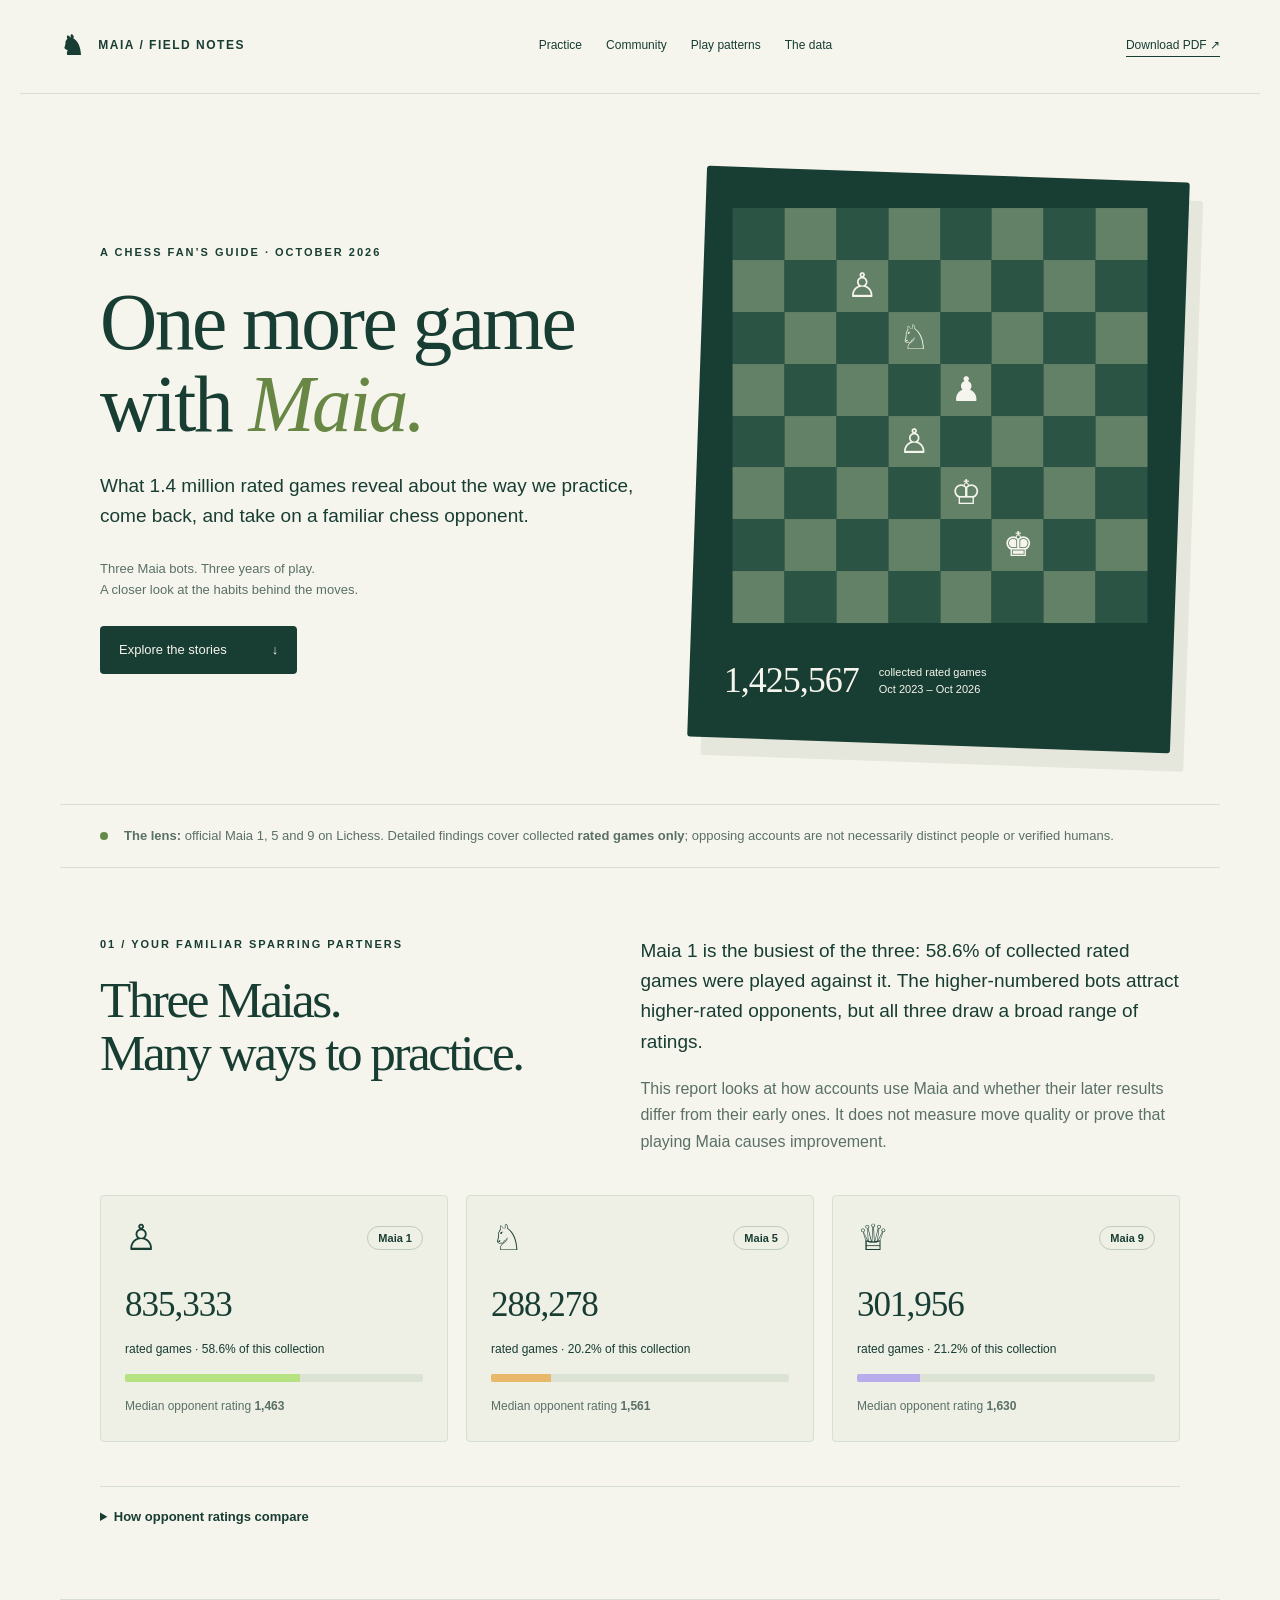
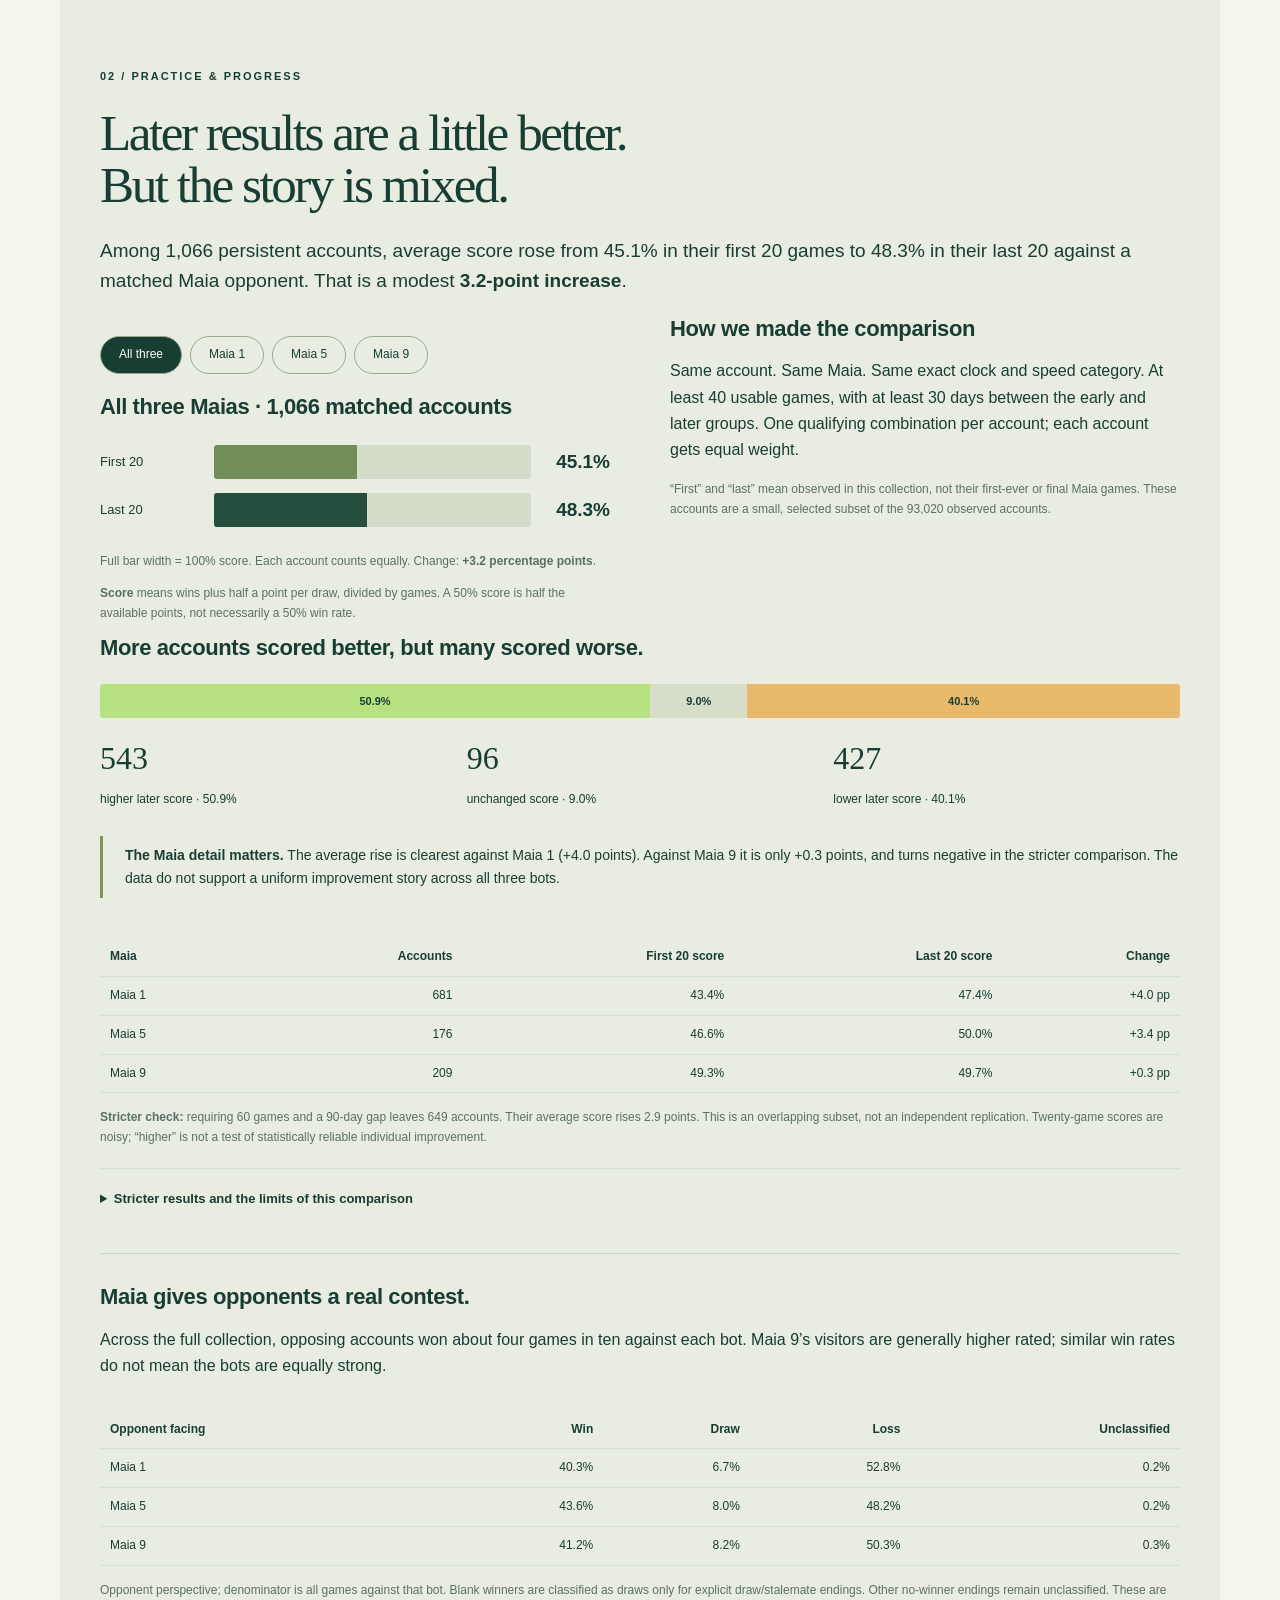
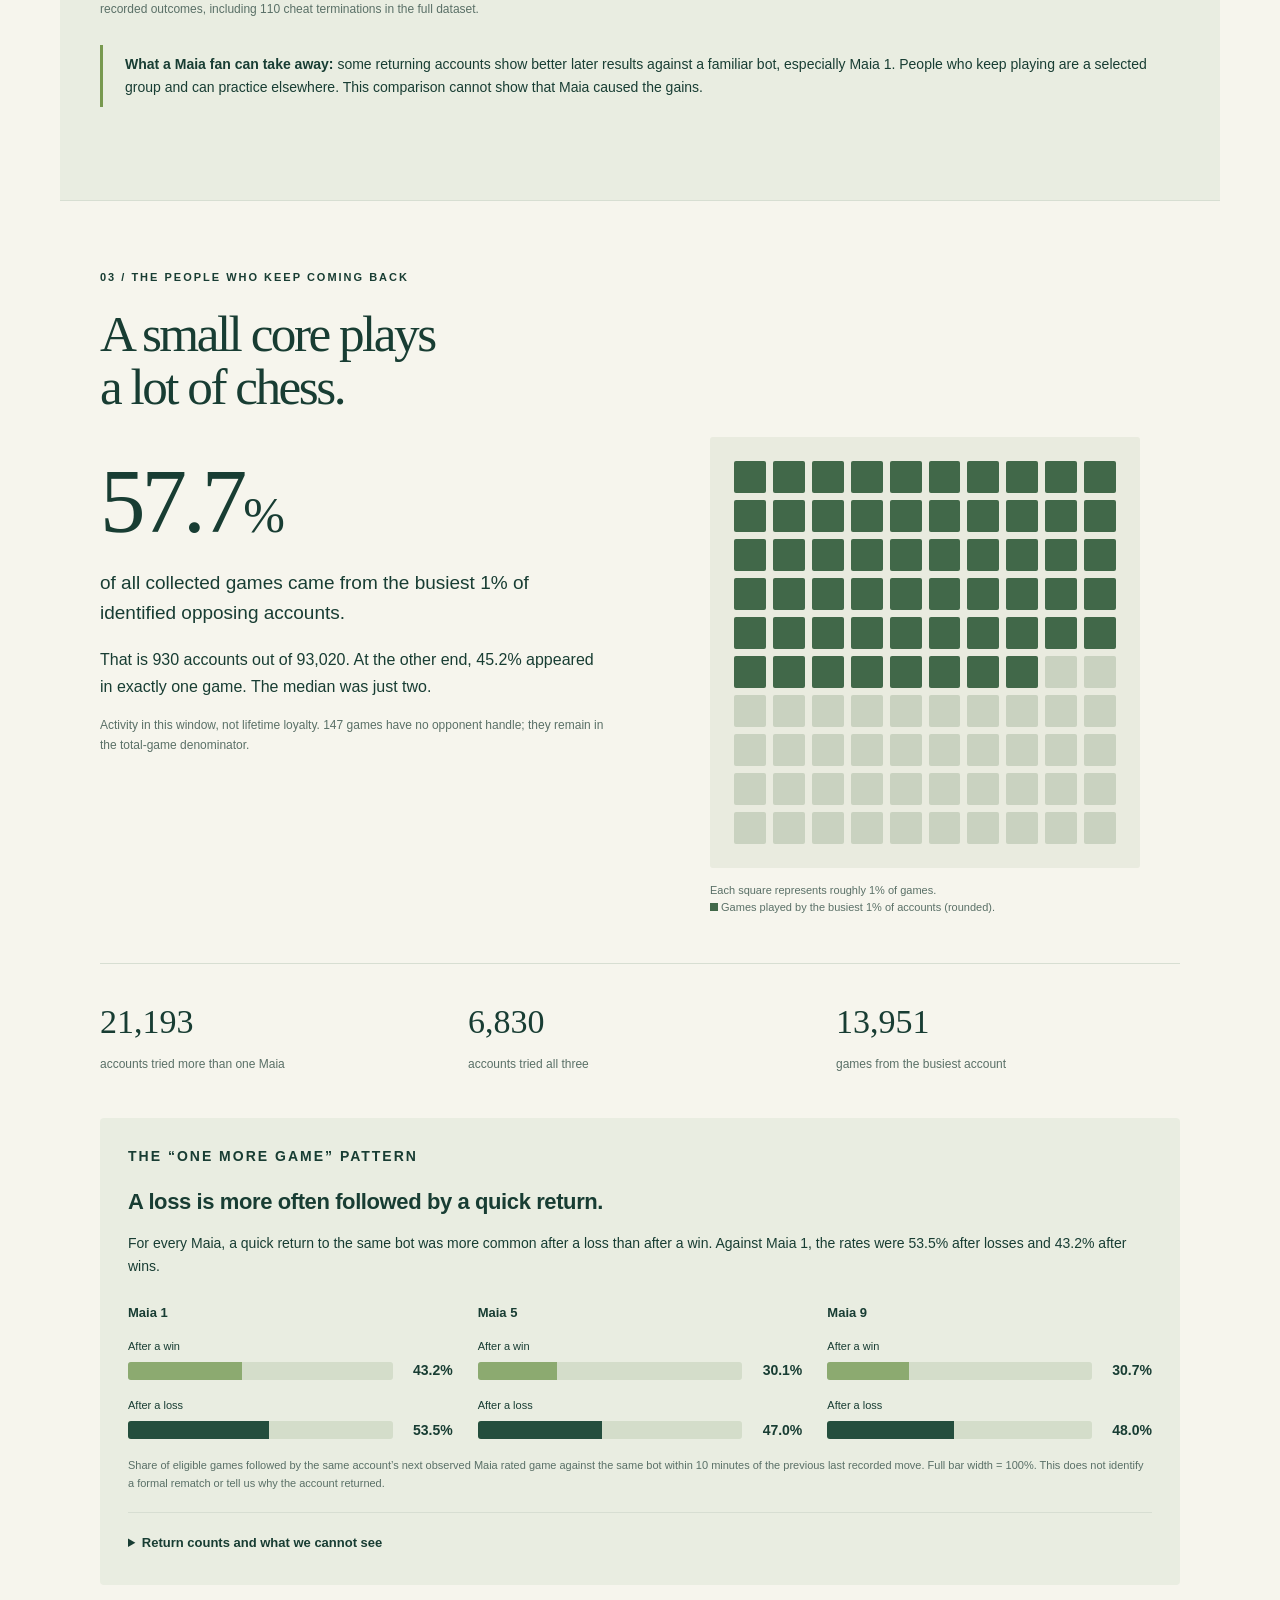
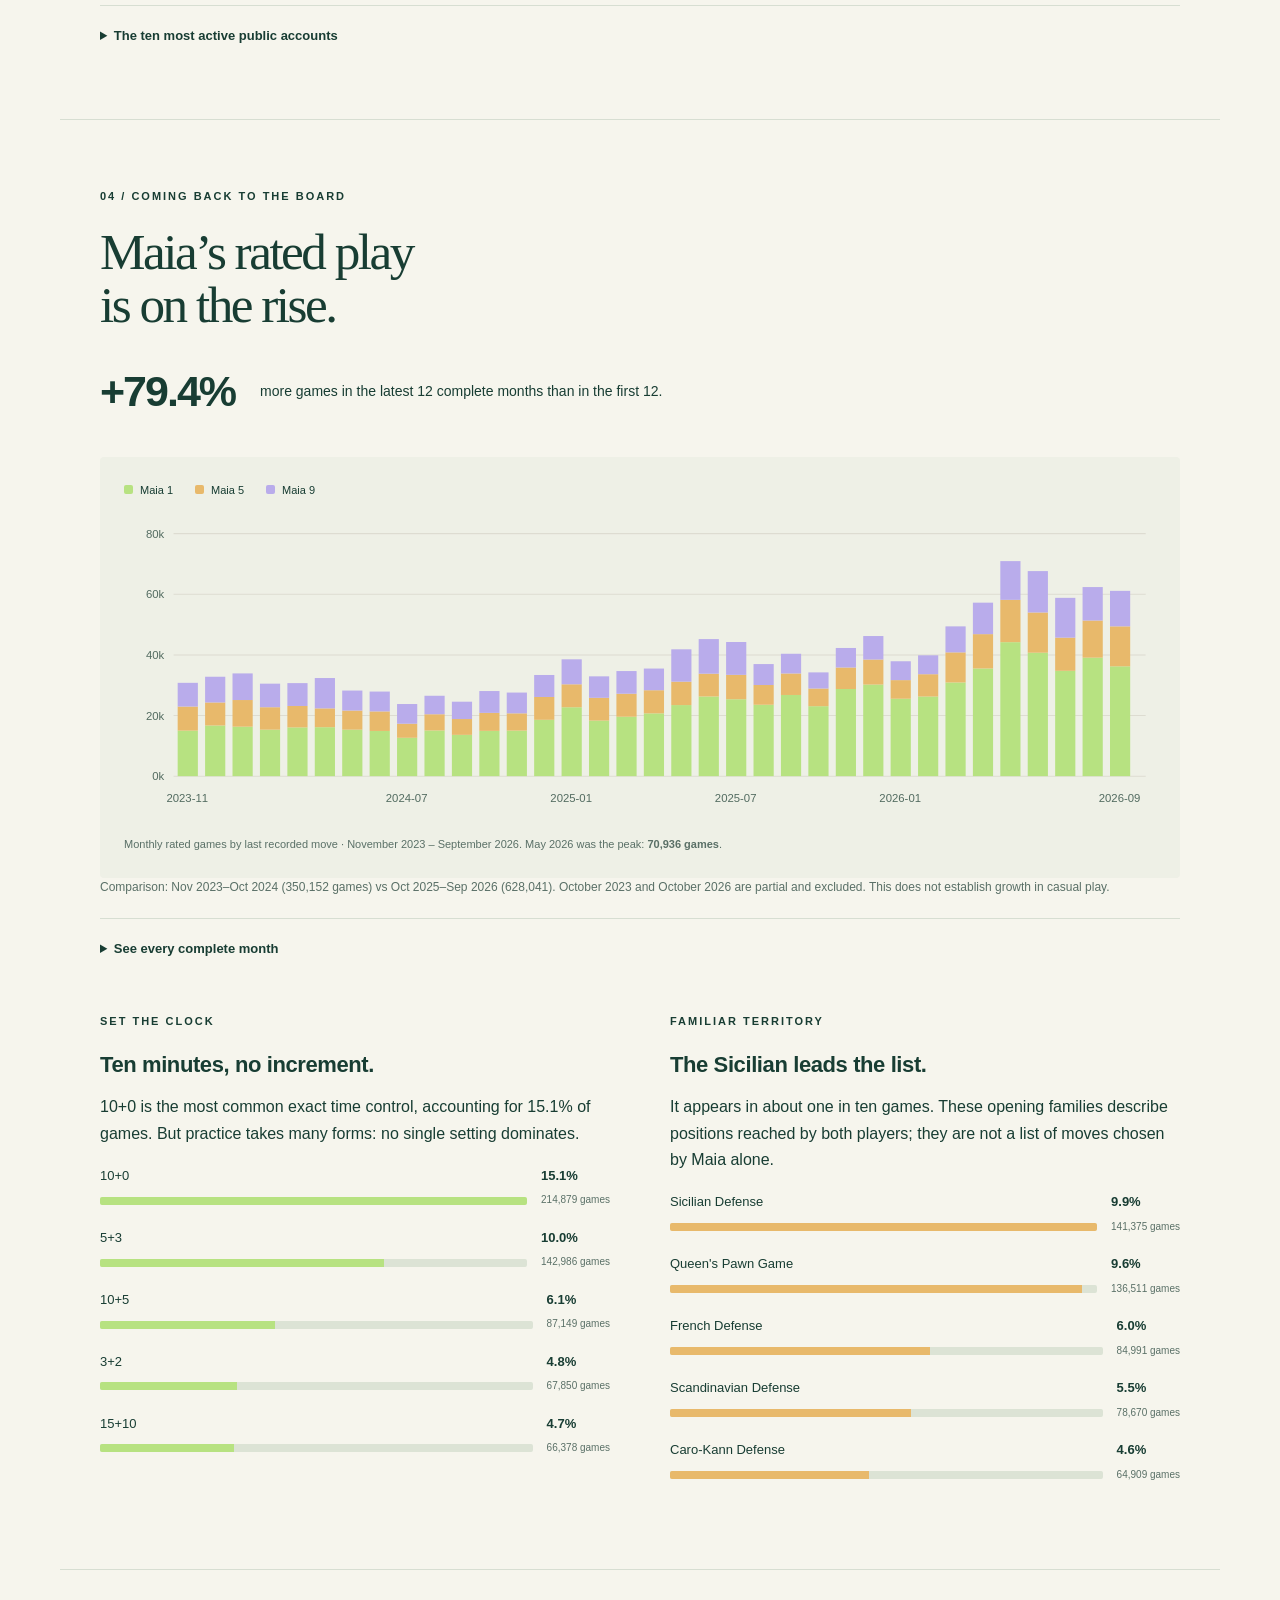
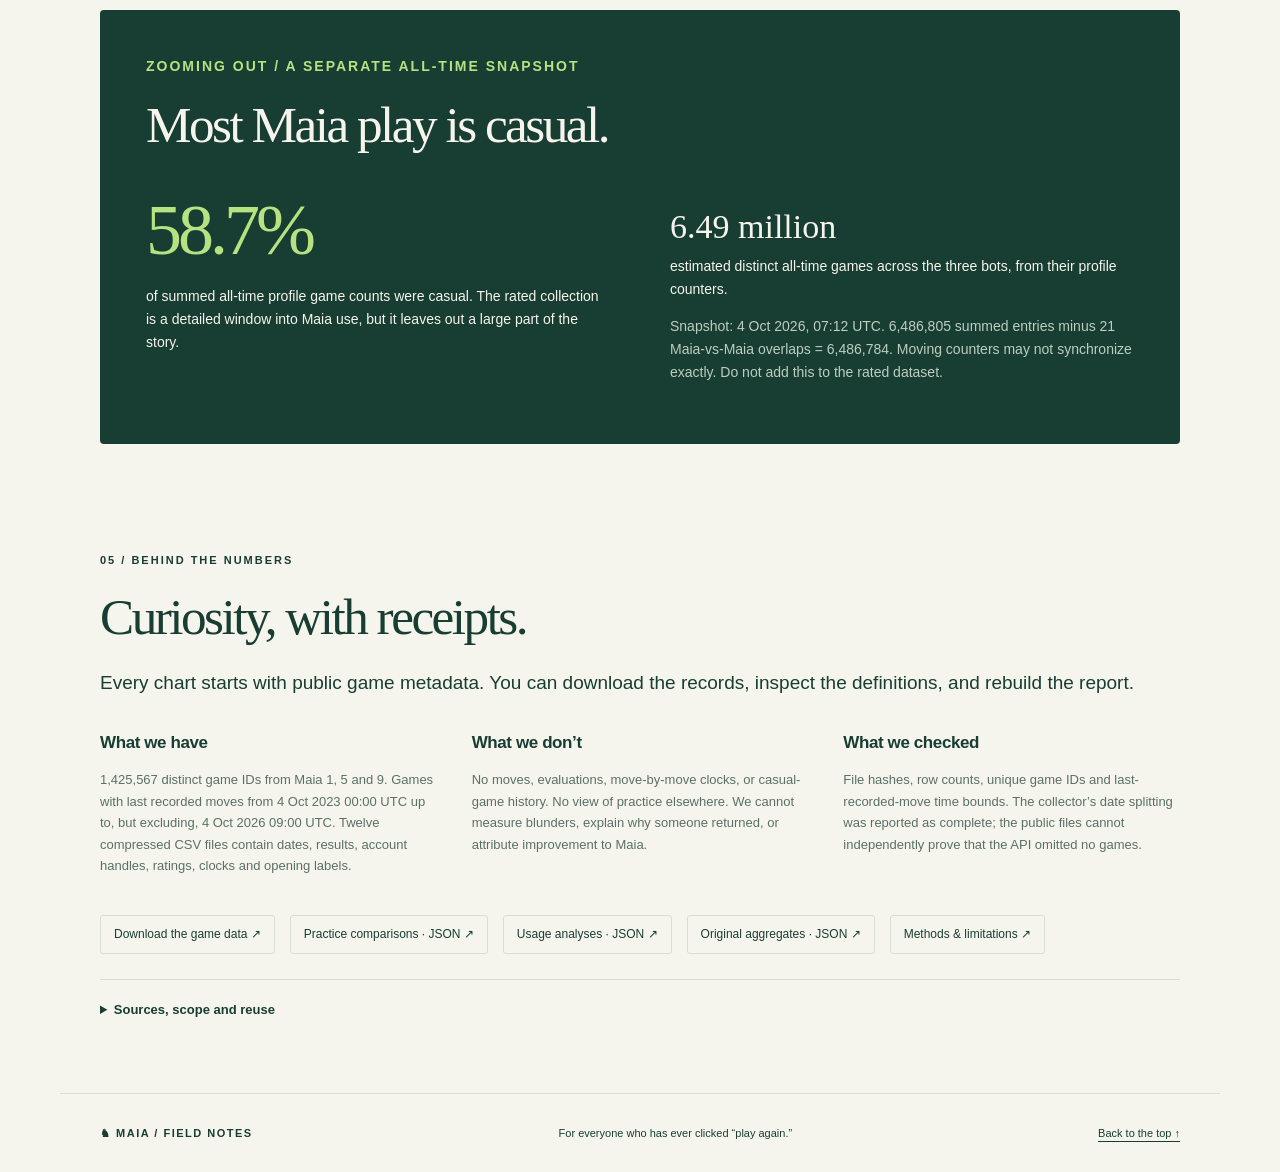
==== commit 8d80babb: "Build Maia fan report with matched practice and return analyses" ====
--- a/index.html
+++ b/index.html
@@ -1,8 +1,29 @@
-<!doctype html><html lang="en"><meta charset="utf-8"><meta name="viewport" content="width=device-width,initial-scale=1"><title>Maia on Lichess — rated-game census</title><style>@page{size:A4;margin:9mm}*{box-sizing:border-box}body{margin:0;background:#f3f7f9;color:#14283b;font:16px/1.5 system-ui,-apple-system,sans-serif}main{max-width:1050px;margin:auto;background:#fff;padding:42px}h1{font-size:2.65rem;line-height:1.05;margin:.25em 0}.eyebrow{font-weight:800;letter-spacing:.14em;text-transform:uppercase;color:#2797b8;font-size:.8rem}.lead{font-size:1.22rem;color:#36516a;max-width:800px}.scope{background:#e9f5f9;border-left:5px solid #2797b8;padding:13px 17px;border-radius:8px}.stat-grid{display:grid;grid-template-columns:repeat(4,1fr);gap:10px;margin:22px 0}.stat{background:#eaf2f6;border-radius:12px;padding:13px}.stat strong{display:block;font-size:1.65rem;line-height:1.15}.stat span{font-size:.85rem;color:#456175}.section{margin-top:36px;border-top:2px solid #dce8ef;padding-top:18px}h2{font-size:1.65rem;line-height:1.15;margin:.25em 0}h3{font-size:1.13rem;margin:22px 0 8px}.kicker{font-weight:700;color:#26718e}.muted,.fine{color:#536c80}.fine{font-size:.86rem}.legend{display:flex;gap:15px;flex-wrap:wrap;font-size:.83rem}.legend span{display:flex;align-items:center;gap:5px}.legend i{display:inline-block;width:12px;height:12px;border-radius:3px}.stack-row{display:grid;grid-template-columns:80px 1fr 100px;align-items:center;gap:12px;margin:12px 0}.stack{height:22px;border-radius:5px;display:flex;overflow:hidden}.stack span{height:100%}.stack-row b{text-align:right}.table-wrap{overflow-x:auto}table{border-collapse:collapse;width:100%;font-size:.87rem;margin:12px 0}th,td{padding:7px 8px;border-bottom:1px solid #dbe5ec;text-align:right}th:first-child,td:first-child{text-align:left}th{background:#e9f1f6;color:#26445d}tr:last-child{font-weight:700}.month-chart{width:100%;height:auto;background:#fbfdfe;border-radius:9px;margin:8px 0}.axis{font:12px system-ui,sans-serif;fill:#647d90}.bar-row{display:grid;grid-template-columns:185px 1fr 160px;align-items:center;gap:10px;margin:8px 0;font-size:.9rem}.bar-track{height:17px;background:#e8eef2;border-radius:6px;overflow:hidden}.bar-fill{height:100%;border-radius:6px}.bar-row strong{text-align:right;font-size:.83rem}.callout{background:#fff5e2;border-left:4px solid #f5a623;padding:12px 16px;border-radius:7px;margin:14px 0}.bridge{display:grid;grid-template-columns:repeat(3,1fr);gap:12px;text-align:center}.bridge div{background:#eaf2f6;border-radius:9px;padding:10px}.bridge b{display:block;font-size:1.35rem}.links{font-size:.86rem}a{color:#17618a}nav{display:flex;gap:14px;flex-wrap:wrap;font-size:.86rem}details{margin-top:15px}summary{font-weight:700;cursor:pointer}@media(max-width:700px){main{padding:20px}h1{font-size:2rem}.stat-grid,.bridge{grid-template-columns:repeat(2,1fr)}.bar-row{grid-template-columns:105px 1fr 100px}.bar-label{font-size:.75rem}.bar-row strong{font-size:.7rem}.stack-row{grid-template-columns:55px 1fr 82px}}@media print{body{background:#fff;font-size:10px;line-height:1.22}main{padding:0;max-width:none}h1{font-size:1.85rem}h2{font-size:1.2rem}h3{font-size:.95rem}.lead{font-size:1rem}.stat-grid{margin:10px 0}.stat{padding:8px}.stat strong{font-size:1.15rem}.section{margin-top:12px;padding-top:7px}table{font-size:.68rem;margin:5px 0}th,td{padding:2px 4px}.month-table th,.month-table td{padding:1px 4px}.bar-row{margin:3px 0}.month-chart{max-height:150px}.fine{font-size:.75rem}nav{display:none}tr{break-inside:avoid}h2,h3{break-after:avoid}.ratings-start{break-before:page}}</style><main><div class="eyebrow">Independent research · 6 October 2026</div><h1>How people play the Maia bots on Lichess</h1><p class="lead">A complete three-year census of <b>rated</b> games, placed beside a separate all-time snapshot that includes casual play.</p><nav><a href="#all-time">All-time context</a><a href="#rated">Three-year rated games</a><a href="#players">Players</a><a href="#style">How they play</a><a href="#methods">Methods & data</a></nav>
-    <div class="scope"><b>Read this distinction first.</b> “Bot-game entries” adds the three Maia account totals; one Maia-vs-Maia game can contribute two entries. “Unique games” counts each game ID once. These are different only when the bots play each other. The all-time snapshot has 21 such overlaps. The three-year rated export has none, so its entry and unique-game counts are equal. All-time includes casual play; detailed monthly, player, clock and rating analyses below do not.</div>
-    <div class="stat-grid"><div class="stat"><strong>6,486,805</strong><span>all-time bot-game entries · rated + casual</span></div><div class="stat"><strong>6,486,784</strong><span>all-time unique games</span></div><div class="stat"><strong>1,425,567</strong><span>rated games in three-year export</span></div><div class="stat"><strong>93,020</strong><span>opposing Lichess accounts</span></div></div>
-    <section class="section" id="all-time"><div class="eyebrow">01 / Broad context</div><h2>All games, including casual</h2><p>These moving Lichess profile counters were captured <b>4 October 2026 at 07:12 UTC</b>. They cover each bot’s entire account history, not just the three-year study. They cannot establish monthly casual-play trends.</p><div class="legend"><span><i style="background:#2797b8"></i>Rated</span><span><i style="background:#d9e6ee"></i>Casual</span></div><div class="stack-row"><strong>maia1</strong><div class="stack"><span style="width:41.337604686434375%;background:#2797b8"></span><span style="width:58.66239531356563%;background:#d9e6ee"></span></div><b>3,661,291</b></div><div class="stack-row"><strong>maia5</strong><div class="stack"><span style="width:40.18674279883565%;background:#2797b8"></span><span style="width:59.81325720116435%;background:#d9e6ee"></span></div><b>1,430,845</b></div><div class="stack-row"><strong>maia9</strong><div class="stack"><span style="width:42.516252960379845%;background:#2797b8"></span><span style="width:57.483747039620155%;background:#d9e6ee"></span></div><b>1,394,669</b></div><div class="table-wrap"><table class=""><thead><tr><th>Bot</th><th>All game entries</th><th>Rated</th><th>Casual</th></tr></thead><tbody><tr><td>maia1</td><td>3,661,291</td><td>1,513,490</td><td>2,147,801</td></tr><tr><td>maia5</td><td>1,430,845</td><td>575,010</td><td>855,835</td></tr><tr><td>maia9</td><td>1,394,669</td><td>592,961</td><td>801,708</td></tr><tr><td>Total bot entries</td><td>6,486,805</td><td>2,681,461</td><td>3,805,344</td></tr></tbody></table></div><div class="bridge"><div><b>6,486,805</b>summed bot entries</div><div><b>− 21</b>Maia-vs-Maia duplicate entries</div><div><b>6,486,784</b>unique games</div></div><p class="fine">Casual = all profile games − rated profile games. The overlap comes from pairwise Maia-bot crosstables. These are game counts, not a count of people.</p></section>
-    <section class="section" id="rated"><div class="eyebrow">02 / Detailed census</div><h2>Rated games in the last three years</h2><p>The downloadable game-level export covers games <b>finished 4 October 2023 00:00 UTC through, but not including, 4 October 2026 09:00 UTC</b>. It contains no casual games. Every game ID appears once; no game between two Maia bots occurred in this window.</p><div class="table-wrap"><table class=""><thead><tr><th>Bot</th><th>Rated game entries</th><th>Opposing accounts</th><th>Bot White</th><th>Bot Black</th></tr></thead><tbody><tr><td>maia1</td><td>835,333</td><td>77,549</td><td>366,298</td><td>469,035</td></tr><tr><td>maia5</td><td>288,278</td><td>21,652</td><td>126,214</td><td>162,064</td></tr><tr><td>maia9</td><td>301,956</td><td>21,842</td><td>136,092</td><td>165,864</td></tr><tr><td>Total entries</td><td>1,425,567</td><td>93,020</td><td>628,604</td><td>796,963</td></tr></tbody></table></div><div class="bridge"><div><b>1,425,567</b>bot-game entries</div><div><b>− 0</b>cross-bot overlaps</div><div><b>1,425,567</b>unique rated games</div></div><h3>Popularity grew, but not smoothly</h3><p class="kicker">Comparable 12-month blocks: 350,152 → 628,041 games (+79.4%).</p><p class="fine">The comparison is November 2023–October 2024 versus October 2025–September 2026. The strongest complete month was 2026-05 (70,936 games). This is rated-play growth, not a claim about all Maia games.</p><div class="legend"><span><i style="background:#2797b8"></i>Maia 1</span><span><i style="background:#f5a623"></i>Maia 5</span><span><i style="background:#6d62b5"></i>Maia 9</span></div><svg class="month-chart" role="img" aria-label="Monthly rated games by Maia bot, November 2023 through September 2026" viewBox="0 0 1040 290"><line x1="55" y1="247.0" x2="1024" y2="247.0" stroke="#dce6ed"/><text x="47" y="251.0" text-anchor="end" class="axis">0k</text><line x1="55" y1="190.2" x2="1024" y2="190.2" stroke="#dce6ed"/><text x="47" y="194.2" text-anchor="end" class="axis">20k</text><line x1="55" y1="133.5" x2="1024" y2="133.5" stroke="#dce6ed"/><text x="47" y="137.5" text-anchor="end" class="axis">40k</text><line x1="55" y1="76.8" x2="1024" y2="76.8" stroke="#dce6ed"/><text x="47" y="80.8" text-anchor="end" class="axis">60k</text><line x1="55" y1="20.0" x2="1024" y2="20.0" stroke="#dce6ed"/><text x="47" y="24.0" text-anchor="end" class="axis">80k</text><rect x="57.8" y="204.4" width="22.1" height="42.6" fill="#2797b8"><title>2023-11 maia1: 15,025</title></rect><rect x="57.8" y="181.9" width="22.1" height="22.5" fill="#f5a623"><title>2023-11 maia5: 7,934</title></rect><rect x="57.8" y="159.6" width="22.1" height="22.2" fill="#6d62b5"><title>2023-11 maia9: 7,830</title></rect><text x="68.8" y="275" text-anchor="middle" class="axis">2023-11</text><rect x="85.5" y="199.6" width="22.1" height="47.4" fill="#2797b8"><title>2023-12 maia1: 16,716</title></rect><rect x="85.5" y="178.0" width="22.1" height="21.5" fill="#f5a623"><title>2023-12 maia5: 7,592</title></rect><rect x="85.5" y="153.9" width="22.1" height="24.1" fill="#6d62b5"><title>2023-12 maia9: 8,489</title></rect><rect x="113.1" y="200.7" width="22.1" height="46.3" fill="#2797b8"><title>2024-01 maia1: 16,318</title></rect><rect x="113.1" y="175.7" width="22.1" height="25.0" fill="#f5a623"><title>2024-01 maia5: 8,794</title></rect><rect x="113.1" y="150.8" width="22.1" height="24.9" fill="#6d62b5"><title>2024-01 maia9: 8,782</title></rect><text x="124.2" y="275" text-anchor="middle" class="axis">2024-01</text><rect x="140.8" y="203.5" width="22.1" height="43.5" fill="#2797b8"><title>2024-02 maia1: 15,337</title></rect><rect x="140.8" y="182.5" width="22.1" height="21.0" fill="#f5a623"><title>2024-02 maia5: 7,402</title></rect><rect x="140.8" y="160.4" width="22.1" height="22.1" fill="#6d62b5"><title>2024-02 maia9: 7,773</title></rect><rect x="168.5" y="201.4" width="22.1" height="45.6" fill="#2797b8"><title>2024-03 maia1: 16,080</title></rect><rect x="168.5" y="181.3" width="22.1" height="20.1" fill="#f5a623"><title>2024-03 maia5: 7,070</title></rect><rect x="168.5" y="159.9" width="22.1" height="21.4" fill="#6d62b5"><title>2024-03 maia9: 7,541</title></rect><rect x="196.2" y="201.2" width="22.1" height="45.8" fill="#2797b8"><title>2024-04 maia1: 16,146</title></rect><rect x="196.2" y="183.6" width="22.1" height="17.6" fill="#f5a623"><title>2024-04 maia5: 6,209</title></rect><rect x="196.2" y="155.2" width="22.1" height="28.4" fill="#6d62b5"><title>2024-04 maia9: 10,011</title></rect><rect x="223.9" y="203.5" width="22.1" height="43.5" fill="#2797b8"><title>2024-05 maia1: 15,347</title></rect><rect x="223.9" y="185.6" width="22.1" height="17.9" fill="#f5a623"><title>2024-05 maia5: 6,294</title></rect><rect x="223.9" y="166.9" width="22.1" height="18.7" fill="#6d62b5"><title>2024-05 maia9: 6,602</title></rect><rect x="251.6" y="204.7" width="22.1" height="42.3" fill="#2797b8"><title>2024-06 maia1: 14,909</title></rect><rect x="251.6" y="186.4" width="22.1" height="18.3" fill="#f5a623"><title>2024-06 maia5: 6,448</title></rect><rect x="251.6" y="167.8" width="22.1" height="18.6" fill="#6d62b5"><title>2024-06 maia9: 6,550</title></rect><rect x="279.3" y="211.1" width="22.1" height="35.9" fill="#2797b8"><title>2024-07 maia1: 12,660</title></rect><rect x="279.3" y="197.9" width="22.1" height="13.2" fill="#f5a623"><title>2024-07 maia5: 4,640</title></rect><rect x="279.3" y="179.5" width="22.1" height="18.4" fill="#6d62b5"><title>2024-07 maia9: 6,490</title></rect><rect x="306.9" y="204.2" width="22.1" height="42.8" fill="#2797b8"><title>2024-08 maia1: 15,068</title></rect><rect x="306.9" y="189.1" width="22.1" height="15.2" fill="#f5a623"><title>2024-08 maia5: 5,354</title></rect><rect x="306.9" y="171.7" width="22.1" height="17.3" fill="#6d62b5"><title>2024-08 maia9: 6,101</title></rect><rect x="334.6" y="208.3" width="22.1" height="38.7" fill="#2797b8"><title>2024-09 maia1: 13,626</title></rect><rect x="334.6" y="193.5" width="22.1" height="14.8" fill="#f5a623"><title>2024-09 maia5: 5,216</title></rect><rect x="334.6" y="177.3" width="22.1" height="16.2" fill="#6d62b5"><title>2024-09 maia9: 5,722</title></rect><rect x="362.3" y="204.6" width="22.1" height="42.4" fill="#2797b8"><title>2024-10 maia1: 14,941</title></rect><rect x="362.3" y="187.8" width="22.1" height="16.8" fill="#f5a623"><title>2024-10 maia5: 5,935</title></rect><rect x="362.3" y="167.3" width="22.1" height="20.4" fill="#6d62b5"><title>2024-10 maia9: 7,200</title></rect><rect x="390.0" y="204.4" width="22.1" height="42.6" fill="#2797b8"><title>2024-11 maia1: 15,024</title></rect><rect x="390.0" y="188.2" width="22.1" height="16.2" fill="#f5a623"><title>2024-11 maia5: 5,700</title></rect><rect x="390.0" y="168.8" width="22.1" height="19.4" fill="#6d62b5"><title>2024-11 maia9: 6,852</title></rect><rect x="417.7" y="194.2" width="22.1" height="52.8" fill="#2797b8"><title>2024-12 maia1: 18,592</title></rect><rect x="417.7" y="172.9" width="22.1" height="21.4" fill="#f5a623"><title>2024-12 maia5: 7,528</title></rect><rect x="417.7" y="152.3" width="22.1" height="20.6" fill="#6d62b5"><title>2024-12 maia9: 7,253</title></rect><rect x="445.4" y="182.5" width="22.1" height="64.5" fill="#2797b8"><title>2025-01 maia1: 22,725</title></rect><rect x="445.4" y="161.0" width="22.1" height="21.5" fill="#f5a623"><title>2025-01 maia5: 7,575</title></rect><rect x="445.4" y="137.6" width="22.1" height="23.4" fill="#6d62b5"><title>2025-01 maia9: 8,240</title></rect><text x="456.4" y="275" text-anchor="middle" class="axis">2025-01</text><rect x="473.1" y="195.0" width="22.1" height="52.0" fill="#2797b8"><title>2025-02 maia1: 18,333</title></rect><rect x="473.1" y="173.7" width="22.1" height="21.3" fill="#f5a623"><title>2025-02 maia5: 7,513</title></rect><rect x="473.1" y="153.6" width="22.1" height="20.1" fill="#6d62b5"><title>2025-02 maia9: 7,078</title></rect><rect x="500.7" y="191.3" width="22.1" height="55.7" fill="#2797b8"><title>2025-03 maia1: 19,614</title></rect><rect x="500.7" y="169.8" width="22.1" height="21.5" fill="#f5a623"><title>2025-03 maia5: 7,577</title></rect><rect x="500.7" y="148.6" width="22.1" height="21.2" fill="#6d62b5"><title>2025-03 maia9: 7,477</title></rect><rect x="528.4" y="188.2" width="22.1" height="58.8" fill="#2797b8"><title>2025-04 maia1: 20,713</title></rect><rect x="528.4" y="166.6" width="22.1" height="21.7" fill="#f5a623"><title>2025-04 maia5: 7,635</title></rect><rect x="528.4" y="146.3" width="22.1" height="20.3" fill="#6d62b5"><title>2025-04 maia9: 7,149</title></rect><rect x="556.1" y="180.5" width="22.1" height="66.5" fill="#2797b8"><title>2025-05 maia1: 23,450</title></rect><rect x="556.1" y="158.6" width="22.1" height="21.9" fill="#f5a623"><title>2025-05 maia5: 7,720</title></rect><rect x="556.1" y="128.3" width="22.1" height="30.3" fill="#6d62b5"><title>2025-05 maia9: 10,669</title></rect><rect x="583.8" y="172.4" width="22.1" height="74.6" fill="#2797b8"><title>2025-06 maia1: 26,275</title></rect><rect x="583.8" y="151.1" width="22.1" height="21.4" fill="#f5a623"><title>2025-06 maia5: 7,525</title></rect><rect x="583.8" y="118.7" width="22.1" height="32.4" fill="#6d62b5"><title>2025-06 maia9: 11,412</title></rect><rect x="611.5" y="175.0" width="22.1" height="72.0" fill="#2797b8"><title>2025-07 maia1: 25,369</title></rect><rect x="611.5" y="152.2" width="22.1" height="22.8" fill="#f5a623"><title>2025-07 maia5: 8,052</title></rect><rect x="611.5" y="121.4" width="22.1" height="30.7" fill="#6d62b5"><title>2025-07 maia9: 10,832</title></rect><rect x="639.2" y="180.2" width="22.1" height="66.8" fill="#2797b8"><title>2025-08 maia1: 23,557</title></rect><rect x="639.2" y="161.7" width="22.1" height="18.5" fill="#f5a623"><title>2025-08 maia5: 6,510</title></rect><rect x="639.2" y="142.1" width="22.1" height="19.6" fill="#6d62b5"><title>2025-08 maia9: 6,908</title></rect><rect x="666.9" y="171.0" width="22.1" height="76.0" fill="#2797b8"><title>2025-09 maia1: 26,776</title></rect><rect x="666.9" y="150.9" width="22.1" height="20.1" fill="#f5a623"><title>2025-09 maia5: 7,095</title></rect><rect x="666.9" y="132.4" width="22.1" height="18.4" fill="#6d62b5"><title>2025-09 maia9: 6,502</title></rect><rect x="694.5" y="181.5" width="22.1" height="65.5" fill="#2797b8"><title>2025-10 maia1: 23,076</title></rect><rect x="694.5" y="165.0" width="22.1" height="16.6" fill="#f5a623"><title>2025-10 maia5: 5,833</title></rect><rect x="694.5" y="149.9" width="22.1" height="15.1" fill="#6d62b5"><title>2025-10 maia9: 5,321</title></rect><rect x="722.2" y="165.4" width="22.1" height="81.6" fill="#2797b8"><title>2025-11 maia1: 28,745</title></rect><rect x="722.2" y="145.3" width="22.1" height="20.1" fill="#f5a623"><title>2025-11 maia5: 7,096</title></rect><rect x="722.2" y="127.0" width="22.1" height="18.3" fill="#6d62b5"><title>2025-11 maia9: 6,444</title></rect><rect x="749.9" y="161.3" width="22.1" height="85.7" fill="#2797b8"><title>2025-12 maia1: 30,216</title></rect><rect x="749.9" y="137.8" width="22.1" height="23.4" fill="#f5a623"><title>2025-12 maia5: 8,251</title></rect><rect x="749.9" y="115.9" width="22.1" height="22.0" fill="#6d62b5"><title>2025-12 maia9: 7,752</title></rect><rect x="777.6" y="174.5" width="22.1" height="72.5" fill="#2797b8"><title>2026-01 maia1: 25,542</title></rect><rect x="777.6" y="157.1" width="22.1" height="17.4" fill="#f5a623"><title>2026-01 maia5: 6,138</title></rect><rect x="777.6" y="139.5" width="22.1" height="17.7" fill="#6d62b5"><title>2026-01 maia9: 6,221</title></rect><text x="788.7" y="275" text-anchor="middle" class="axis">2026-01</text><rect x="805.3" y="172.5" width="22.1" height="74.5" fill="#2797b8"><title>2026-02 maia1: 26,263</title></rect><rect x="805.3" y="151.6" width="22.1" height="20.9" fill="#f5a623"><title>2026-02 maia5: 7,367</title></rect><rect x="805.3" y="133.9" width="22.1" height="17.7" fill="#6d62b5"><title>2026-02 maia9: 6,229</title></rect><rect x="833.0" y="159.3" width="22.1" height="87.7" fill="#2797b8"><title>2026-03 maia1: 30,903</title></rect><rect x="833.0" y="131.1" width="22.1" height="28.2" fill="#f5a623"><title>2026-03 maia5: 9,930</title></rect><rect x="833.0" y="106.8" width="22.1" height="24.3" fill="#6d62b5"><title>2026-03 maia9: 8,576</title></rect><rect x="860.7" y="146.2" width="22.1" height="100.8" fill="#2797b8"><title>2026-04 maia1: 35,524</title></rect><rect x="860.7" y="114.1" width="22.1" height="32.1" fill="#f5a623"><title>2026-04 maia5: 11,322</title></rect><rect x="860.7" y="84.6" width="22.1" height="29.5" fill="#6d62b5"><title>2026-04 maia9: 10,385</title></rect><rect x="888.3" y="121.6" width="22.1" height="125.4" fill="#2797b8"><title>2026-05 maia1: 44,199</title></rect><rect x="888.3" y="82.0" width="22.1" height="39.6" fill="#f5a623"><title>2026-05 maia5: 13,968</title></rect><rect x="888.3" y="45.7" width="22.1" height="36.2" fill="#6d62b5"><title>2026-05 maia9: 12,769</title></rect><rect x="916.0" y="131.4" width="22.1" height="115.6" fill="#2797b8"><title>2026-06 maia1: 40,730</title></rect><rect x="916.0" y="93.8" width="22.1" height="37.6" fill="#f5a623"><title>2026-06 maia5: 13,263</title></rect><rect x="916.0" y="55.1" width="22.1" height="38.7" fill="#6d62b5"><title>2026-06 maia9: 13,650</title></rect><rect x="943.7" y="148.4" width="22.1" height="98.6" fill="#2797b8"><title>2026-07 maia1: 34,756</title></rect><rect x="943.7" y="117.4" width="22.1" height="31.0" fill="#f5a623"><title>2026-07 maia5: 10,934</title></rect><rect x="943.7" y="80.1" width="22.1" height="37.3" fill="#6d62b5"><title>2026-07 maia9: 13,130</title></rect><rect x="971.4" y="136.1" width="22.1" height="110.9" fill="#2797b8"><title>2026-08 maia1: 39,090</title></rect><rect x="971.4" y="101.3" width="22.1" height="34.8" fill="#f5a623"><title>2026-08 maia5: 12,248</title></rect><rect x="971.4" y="70.0" width="22.1" height="31.3" fill="#6d62b5"><title>2026-08 maia9: 11,039</title></rect><rect x="999.1" y="144.2" width="22.1" height="102.8" fill="#2797b8"><title>2026-09 maia1: 36,233</title></rect><rect x="999.1" y="106.8" width="22.1" height="37.4" fill="#f5a623"><title>2026-09 maia5: 13,183</title></rect><rect x="999.1" y="73.5" width="22.1" height="33.2" fill="#6d62b5"><title>2026-09 maia9: 11,715</title></rect><text x="1010.2" y="275" text-anchor="middle" class="axis">2026-09</text></svg><div class="table-wrap"><table class=""><thead><tr><th>Bot</th><th>First complete 12 months</th><th>Last complete 12 months</th><th>Change</th></tr></thead><tbody><tr><td>maia1</td><td>182,173</td><td>395,277</td><td>+117.0%</td></tr><tr><td>maia5</td><td>78,888</td><td>119,533</td><td>+51.5%</td></tr><tr><td>maia9</td><td>89,091</td><td>113,231</td><td>+27.1%</td></tr><tr><td>All bot entries</td><td>350,152</td><td>628,041</td><td>+79.4%</td></tr></tbody></table></div><details open><summary>Every complete UTC month — all bot entries and unique games</summary><p class="fine">October 2023 (29,225) and October 2026 (6,919) are <b>partial months</b> and are intentionally omitted below and from the trend comparison. “All entries” and “unique games” match in every row because this export has zero Maia-vs-Maia overlap.</p><div class="table-wrap"><table class="month-table"><thead><tr><th>UTC month</th><th>Maia 1 entries</th><th>Maia 5 entries</th><th>Maia 9 entries</th><th>All entries</th><th>Unique games</th></tr></thead><tbody><tr><td>2023-11</td><td>15,025</td><td>7,934</td><td>7,830</td><td>30,789</td><td>30,789</td></tr><tr><td>2023-12</td><td>16,716</td><td>7,592</td><td>8,489</td><td>32,797</td><td>32,797</td></tr><tr><td>2024-01</td><td>16,318</td><td>8,794</td><td>8,782</td><td>33,894</td><td>33,894</td></tr><tr><td>2024-02</td><td>15,337</td><td>7,402</td><td>7,773</td><td>30,512</td><td>30,512</td></tr><tr><td>2024-03</td><td>16,080</td><td>7,070</td><td>7,541</td><td>30,691</td><td>30,691</td></tr><tr><td>2024-04</td><td>16,146</td><td>6,209</td><td>10,011</td><td>32,366</td><td>32,366</td></tr><tr><td>2024-05</td><td>15,347</td><td>6,294</td><td>6,602</td><td>28,243</td><td>28,243</td></tr><tr><td>2024-06</td><td>14,909</td><td>6,448</td><td>6,550</td><td>27,907</td><td>27,907</td></tr><tr><td>2024-07</td><td>12,660</td><td>4,640</td><td>6,490</td><td>23,790</td><td>23,790</td></tr><tr><td>2024-08</td><td>15,068</td><td>5,354</td><td>6,101</td><td>26,523</td><td>26,523</td></tr><tr><td>2024-09</td><td>13,626</td><td>5,216</td><td>5,722</td><td>24,564</td><td>24,564</td></tr><tr><td>2024-10</td><td>14,941</td><td>5,935</td><td>7,200</td><td>28,076</td><td>28,076</td></tr><tr><td>2024-11</td><td>15,024</td><td>5,700</td><td>6,852</td><td>27,576</td><td>27,576</td></tr><tr><td>2024-12</td><td>18,592</td><td>7,528</td><td>7,253</td><td>33,373</td><td>33,373</td></tr><tr><td>2025-01</td><td>22,725</td><td>7,575</td><td>8,240</td><td>38,540</td><td>38,540</td></tr><tr><td>2025-02</td><td>18,333</td><td>7,513</td><td>7,078</td><td>32,924</td><td>32,924</td></tr><tr><td>2025-03</td><td>19,614</td><td>7,577</td><td>7,477</td><td>34,668</td><td>34,668</td></tr><tr><td>2025-04</td><td>20,713</td><td>7,635</td><td>7,149</td><td>35,497</td><td>35,497</td></tr><tr><td>2025-05</td><td>23,450</td><td>7,720</td><td>10,669</td><td>41,839</td><td>41,839</td></tr><tr><td>2025-06</td><td>26,275</td><td>7,525</td><td>11,412</td><td>45,212</td><td>45,212</td></tr><tr><td>2025-07</td><td>25,369</td><td>8,052</td><td>10,832</td><td>44,253</td><td>44,253</td></tr><tr><td>2025-08</td><td>23,557</td><td>6,510</td><td>6,908</td><td>36,975</td><td>36,975</td></tr><tr><td>2025-09</td><td>26,776</td><td>7,095</td><td>6,502</td><td>40,373</td><td>40,373</td></tr><tr><td>2025-10</td><td>23,076</td><td>5,833</td><td>5,321</td><td>34,230</td><td>34,230</td></tr><tr><td>2025-11</td><td>28,745</td><td>7,096</td><td>6,444</td><td>42,285</td><td>42,285</td></tr><tr><td>2025-12</td><td>30,216</td><td>8,251</td><td>7,752</td><td>46,219</td><td>46,219</td></tr><tr><td>2026-01</td><td>25,542</td><td>6,138</td><td>6,221</td><td>37,901</td><td>37,901</td></tr><tr><td>2026-02</td><td>26,263</td><td>7,367</td><td>6,229</td><td>39,859</td><td>39,859</td></tr><tr><td>2026-03</td><td>30,903</td><td>9,930</td><td>8,576</td><td>49,409</td><td>49,409</td></tr><tr><td>2026-04</td><td>35,524</td><td>11,322</td><td>10,385</td><td>57,231</td><td>57,231</td></tr><tr><td>2026-05</td><td>44,199</td><td>13,968</td><td>12,769</td><td>70,936</td><td>70,936</td></tr><tr><td>2026-06</td><td>40,730</td><td>13,263</td><td>13,650</td><td>67,643</td><td>67,643</td></tr><tr><td>2026-07</td><td>34,756</td><td>10,934</td><td>13,130</td><td>58,820</td><td>58,820</td></tr><tr><td>2026-08</td><td>39,090</td><td>12,248</td><td>11,039</td><td>62,377</td><td>62,377</td></tr><tr><td>2026-09</td><td>36,233</td><td>13,183</td><td>11,715</td><td>61,131</td><td>61,131</td></tr></tbody></table></div></details></section>
-    <section class="section" id="players"><div class="eyebrow">03 / Who plays</div><h2>Many one-off visitors, a small very active core</h2><div class="stat-grid"><div class="stat"><strong>93,020</strong><span>opposing accounts</span></div><div class="stat"><strong>45.2%</strong><span>played exactly one game</span></div><div class="stat"><strong>21,193</strong><span>played multiple Maia levels</span></div><div class="stat"><strong>57.7%</strong><span>of games came from busiest 1%</span></div></div><p>The median account played 2 games. The busiest account played 13,951. Accounts are public Lichess handles, not verified unique people; 147 games have no opponent handle and are excluded from account statistics.</p><h3>Most active public accounts in this rated window</h3><div class="table-wrap"><table class=""><thead><tr><th>Public Lichess account</th><th>Games</th><th>Maia 1</th><th>Maia 5</th><th>Maia 9</th></tr></thead><tbody><tr><td>toadp</td><td>13,951</td><td>13,780</td><td>171</td><td>0</td></tr><tr><td>shaartah</td><td>12,413</td><td>10,796</td><td>1,610</td><td>7</td></tr><tr><td>humanoid_1800</td><td>10,865</td><td>213</td><td>220</td><td>10,432</td></tr><tr><td>colaptes</td><td>8,009</td><td>0</td><td>7,991</td><td>18</td></tr><tr><td>bwvolker</td><td>7,425</td><td>908</td><td>6,177</td><td>340</td></tr><tr><td>clemson2024</td><td>7,073</td><td>6,254</td><td>768</td><td>51</td></tr><tr><td>amoroso</td><td>6,798</td><td>6,684</td><td>113</td><td>1</td></tr><tr><td>anationofconquerors</td><td>6,697</td><td>6,619</td><td>76</td><td>2</td></tr><tr><td>golismeando-manchego</td><td>6,527</td><td>0</td><td>0</td><td>6,527</td></tr><tr><td>sunshine_arete</td><td>6,004</td><td>0</td><td>310</td><td>5,694</td></tr></tbody></table></div><p class="fine">Counts are for this three-year rated export only. They are not all-time leaderboards.</p><div class="callout"><b>Does playing Maia make people improve?</b> This dataset cannot establish that. Of 2,629 accounts with at least 20 games spanning 180 days, the last observed Maia opponent was a higher-numbered bot for 696, lower for 355, and unchanged for 1,578. First/last opponents are noisy snapshots, not a learning measure or causal test.</div></section>
-    <section class="section" id="style"><div class="eyebrow">04 / How they play</div><h2>10+0 leads; stronger bots draw higher-rated opponents</h2><p>Exact controls show initial minutes plus increment seconds. Speed categories are broader Lichess labels.</p><div class="two"><div><h3>Exact clock settings</h3><div class="bar-row"><span class="bar-label">10+0</span><div class="bar-track"><div class="bar-fill" style="width:100%;background:#2797b8"></div></div><strong>214,879 · 15.1%</strong></div><div class="bar-row"><span class="bar-label">5+3</span><div class="bar-track"><div class="bar-fill" style="width:67%;background:#2797b8"></div></div><strong>142,986 · 10.0%</strong></div><div class="bar-row"><span class="bar-label">10+5</span><div class="bar-track"><div class="bar-fill" style="width:41%;background:#2797b8"></div></div><strong>87,149 · 6.1%</strong></div><div class="bar-row"><span class="bar-label">3+2</span><div class="bar-track"><div class="bar-fill" style="width:32%;background:#2797b8"></div></div><strong>67,850 · 4.8%</strong></div><div class="bar-row"><span class="bar-label">15+10</span><div class="bar-track"><div class="bar-fill" style="width:31%;background:#2797b8"></div></div><strong>66,378 · 4.7%</strong></div><div class="bar-row"><span class="bar-label">3+0</span><div class="bar-track"><div class="bar-fill" style="width:19%;background:#2797b8"></div></div><strong>40,455 · 2.8%</strong></div><div class="bar-row"><span class="bar-label">5+0</span><div class="bar-track"><div class="bar-fill" style="width:18%;background:#2797b8"></div></div><strong>38,838 · 2.7%</strong></div><div class="bar-row"><span class="bar-label">10+3</span><div class="bar-track"><div class="bar-fill" style="width:18%;background:#2797b8"></div></div><strong>37,962 · 2.7%</strong></div></div><div><h3>Speed categories</h3><div class="bar-row"><span class="bar-label">rapid</span><div class="bar-track"><div class="bar-fill" style="width:100%;background:#6d62b5"></div></div><strong>659,704 · 46.3%</strong></div><div class="bar-row"><span class="bar-label">blitz</span><div class="bar-track"><div class="bar-fill" style="width:66%;background:#6d62b5"></div></div><strong>433,649 · 30.4%</strong></div><div class="bar-row"><span class="bar-label">bullet</span><div class="bar-track"><div class="bar-fill" style="width:25%;background:#6d62b5"></div></div><strong>167,925 · 11.8%</strong></div><div class="bar-row"><span class="bar-label">classical</span><div class="bar-track"><div class="bar-fill" style="width:25%;background:#6d62b5"></div></div><strong>164,289 · 11.5%</strong></div></div></div><h3 class="ratings-start">Opponents’ Lichess ratings at game time</h3><p class="fine">These are Lichess ratings, not FIDE Elo. A game-weighted mean gives frequent players more influence; an account-weighted mean first averages each account’s ratings. Players may choose different speeds and bots, so this is not a controlled ability comparison.</p><div class="table-wrap"><table class=""><thead><tr><th>Opponent</th><th>Game-weighted mean</th><th>Account-weighted mean</th><th>Median</th><th>Middle 80%</th></tr></thead><tbody><tr><td>maia1</td><td>1,453</td><td>1,411</td><td>1,463</td><td>1,145–1,750</td></tr><tr><td>maia5</td><td>1,570</td><td>1,488</td><td>1,561</td><td>1,299–1,840</td></tr><tr><td>maia9</td><td>1,631</td><td>1,561</td><td>1,630</td><td>1,337–1,908</td></tr><tr><td>All Maia games</td><td>1,515</td><td>1,438</td><td>—</td><td>—</td></tr></tbody></table></div><p class="fine">Missing opponent ratings: 0 among games with identified opponents. Games with no opponent handle are excluded from rating averages.</p><h3>Most common named opening families</h3><p class="fine">Opening labels are Lichess metadata, grouped before a colon. They describe the position reached by both sides, not the human’s first move. Moves were not downloaded.</p><div class="bar-row"><span class="bar-label">Sicilian Defense</span><div class="bar-track"><div class="bar-fill" style="width:100%;background:#f5a623"></div></div><strong>141,375 · 9.9%</strong></div><div class="bar-row"><span class="bar-label">Queen&#x27;s Pawn Game</span><div class="bar-track"><div class="bar-fill" style="width:97%;background:#f5a623"></div></div><strong>136,511 · 9.6%</strong></div><div class="bar-row"><span class="bar-label">French Defense</span><div class="bar-track"><div class="bar-fill" style="width:60%;background:#f5a623"></div></div><strong>84,991 · 6.0%</strong></div><div class="bar-row"><span class="bar-label">Scandinavian Defense</span><div class="bar-track"><div class="bar-fill" style="width:56%;background:#f5a623"></div></div><strong>78,670 · 5.5%</strong></div><div class="bar-row"><span class="bar-label">Caro-Kann Defense</span><div class="bar-track"><div class="bar-fill" style="width:46%;background:#f5a623"></div></div><strong>64,909 · 4.6%</strong></div><div class="bar-row"><span class="bar-label">Italian Game</span><div class="bar-track"><div class="bar-fill" style="width:46%;background:#f5a623"></div></div><strong>64,802 · 4.5%</strong></div><div class="bar-row"><span class="bar-label">King&#x27;s Pawn Game</span><div class="bar-track"><div class="bar-fill" style="width:43%;background:#f5a623"></div></div><strong>60,430 · 4.2%</strong></div><div class="bar-row"><span class="bar-label">Four Knights Game</span><div class="bar-track"><div class="bar-fill" style="width:29%;background:#f5a623"></div></div><strong>41,327 · 2.9%</strong></div><div class="bar-row"><span class="bar-label">English Opening</span><div class="bar-track"><div class="bar-fill" style="width:28%;background:#f5a623"></div></div><strong>40,184 · 2.8%</strong></div><div class="bar-row"><span class="bar-label">Philidor Defense</span><div class="bar-track"><div class="bar-fill" style="width:27%;background:#f5a623"></div></div><strong>38,506 · 2.7%</strong></div></section>
-    <section class="section" id="methods"><div class="eyebrow">05 / Methods & data</div><h2>Download, inspect, reproduce</h2><p>The companion dataset contains all 1,425,567 rated game metadata rows in compressed year/bot CSV shards, their SHA-256 manifest, a field guide, aggregate JSON, and the standard-library scripts used to export and rebuild this report. <b>No move lists or PGNs were collected.</b></p><p>Validation checked unique game IDs, the frozen finish-time bounds, complete gap-free date coverage, the filtered-export cap, field presence, and shard hashes. The original private working SQLite database and credentials are not included.</p><p class="fine">Sources: <a href="https://lichess.org/api#operation/apiUser">Lichess profiles</a>, <a href="https://lichess.org/api#operation/apiCrosstable">bot crosstables</a>, <a href="https://lichess.org/api#operation/apiGamesUser">user-game export</a>. Lichess data retain their own terms; the repository’s MIT license applies to original code and writing. Independent fan research, not a Lichess or Maia publication.</p><p class="links"><a href="data/rated-games/manifest.json">Game-file manifest</a> · <a href="data/rated_summary.json">All aggregate tables (JSON)</a> · <a href="data/rated-games/README.md">Field guide</a> · <a href="RESEARCH_PLAN.md">Research plan</a></p></section></main></html>+<!doctype html>
+<html lang="en"><head><meta charset="utf-8"><meta name="viewport" content="width=device-width,initial-scale=1"><meta name="description" content="How chess fans use Maia: practice habits, repeat play and changes in results across 1.4 million rated Lichess games."><meta name="theme-color" content="#163c32"><title>One more game with Maia — Maia Field Notes</title><style>:root{--paper:#f6f5ed;--ink:#183d33;--muted:#5a7067;--green:#b7e281;--gold:#e8b96b;--lavender:#b9aceb;--line:#d7ded2}*{box-sizing:border-box}html{scroll-behavior:smooth;scroll-padding-top:24px}body{margin:0;background:var(--paper);color:var(--ink);font:16px/1.65 -apple-system,BlinkMacSystemFont,"Segoe UI",sans-serif}a{color:inherit;text-underline-offset:4px}a:hover{text-decoration-thickness:2px}button,a,summary{touch-action:manipulation}button:focus-visible,a:focus-visible,summary:focus-visible{outline:3px solid #9c4a16;outline-offset:5px}.skip{position:absolute;left:10px;top:-100px;background:white;padding:10px;z-index:9}.skip:focus{top:10px}.masthead{max-width:1240px;margin:auto;display:flex;align-items:center;justify-content:space-between;padding:24px 40px;border-bottom:1px solid var(--line);font-size:12px}.brand{font-weight:800;letter-spacing:1.5px;text-decoration:none;white-space:nowrap}.brand span{font-size:27px;vertical-align:middle;margin-right:8px}nav{display:flex;gap:24px}nav a{text-decoration:none}.download{border-bottom:1px solid;text-decoration:none}main{max-width:1160px;margin:auto}.hero{display:grid;grid-template-columns:1.12fr 1fr;gap:56px;padding:80px 40px 60px;align-items:center}.eyebrow{font-size:11px;line-height:1.5;letter-spacing:2px;text-transform:uppercase;font-weight:800;margin:0 0 22px}h1,h2,h3,p,figure{margin-top:0}h1,h2{font-family:Georgia,"Times New Roman",serif;font-weight:400;letter-spacing:-2.5px;line-height:1.03}h1{font-size:clamp(60px,6.2vw,85px);margin-bottom:25px}h1 em{color:#688744;font-weight:400}h2{font-size:clamp(38px,4vw,53px);margin-bottom:24px}h3{font-size:22px;line-height:1.2;letter-spacing:-.4px;margin-bottom:16px}.dek,.body-large{font-size:19px;line-height:1.6}.hero-note{font-size:13px;color:var(--muted);margin:26px 0}.button{display:inline-flex;gap:45px;align-items:center;background:var(--ink);color:var(--paper);padding:13px 19px;border-radius:4px;text-decoration:none;font-size:13px}.hero-art{background:var(--ink);padding:34px;border-radius:3px;transform:rotate(2deg);box-shadow:14px 18px 0 #e6e7dc}.board{display:grid;grid-template-columns:repeat(8,1fr);aspect-ratio:1;transform:rotate(-2deg)}.board span{aspect-ratio:1;background:#2b5445;display:flex;align-items:center;justify-content:center;font-family:Georgia,serif;color:var(--paper);font-size:34px;line-height:1}.board span:nth-child(16n+2),.board span:nth-child(16n+4),.board span:nth-child(16n+6),.board span:nth-child(16n+8),.board span:nth-child(16n+9),.board span:nth-child(16n+11),.board span:nth-child(16n+13),.board span:nth-child(16n+15){background:#628167}.art-caption{display:flex;align-items:center;gap:20px;color:var(--paper);padding-top:28px;transform:rotate(-2deg)}.art-caption b{font-family:Georgia,serif;font-size:36px;font-weight:400;letter-spacing:-1px}.art-caption span{font-size:11px;line-height:1.5}.scope-strip{display:flex;gap:16px;align-items:center;padding:20px 40px;border-top:1px solid var(--line);border-bottom:1px solid var(--line);font-size:13px;color:var(--muted)}.scope-strip p{margin:0}.live-dot{width:8px;height:8px;background:#64884a;border-radius:50%;flex-shrink:0}.section{padding:68px 40px;border-bottom:1px solid var(--line)}.intro{display:grid;grid-template-columns:1fr 1.1fr;gap:24px 50px}.intro .bot-grid,.intro details{grid-column:1/-1}.muted,.small,figcaption{color:var(--muted)}.small{font-size:12px;line-height:1.65}.bot-grid{display:grid;grid-template-columns:repeat(3,1fr);gap:18px}.bot-card{padding:24px;border:1px solid var(--line);border-radius:4px;background:#eeefe5}.bot-top{display:flex;justify-content:space-between;align-items:center;margin-bottom:20px}.piece{font-size:36px;line-height:1}.chip{font-size:11px;font-weight:700;border:1px solid #bfcbbc;padding:2px 10px;border-radius:20px}.bot-card strong{font-family:Georgia,serif;font-size:35px;font-weight:400;letter-spacing:-1px}.bot-card p{font-size:12px;margin:6px 0 14px}.mini-track,.track{height:8px;background:#dce3d5;border-radius:2px;overflow:hidden}.mini-track i,.track i{height:100%;display:block}.bot-card .small{margin:15px 0 0}details{margin-top:20px;border-top:1px solid var(--line);padding-top:15px}summary{font-size:13px;font-weight:700;cursor:pointer;padding:4px 0}details>p{margin-top:14px}.two-col{display:grid;grid-template-columns:1fr 1fr;gap:60px;align-items:start}.big-number{font-family:Georgia,serif;font-size:91px;line-height:1.1;letter-spacing:-4px;margin:15px 0}.big-number span{font-size:50px}.dot-grid{display:grid;grid-template-columns:repeat(10,1fr);gap:7px;padding:24px;background:#e9ebdf;border-radius:3px}.dot-grid i{aspect-ratio:1;background:#c9d2c0;border-radius:2px}.dot-grid i.filled{background:#416849}figcaption{font-size:11px;line-height:1.6;margin-top:14px}.key-square{display:inline-block;background:#416849;width:8px;height:8px}.fact-row{display:grid;grid-template-columns:repeat(3,1fr);gap:24px;border-top:1px solid var(--line);padding-top:30px;margin-top:30px}.fact-row b{font-family:Georgia,serif;font-size:34px;display:block;font-weight:400}.fact-row span{font-size:12px;color:var(--muted)}.growth-note{display:flex;gap:25px;align-items:center;max-width:570px;margin-bottom:30px}.growth-note strong{font-size:43px;white-space:nowrap;letter-spacing:-2px}.growth-note p{font-size:14px;margin:0}.chart{background:#eef0e6;padding:24px;margin:0;border-radius:4px}.chart svg{width:100%;height:auto;display:block}.chart text{font:11px -apple-system,BlinkMacSystemFont,sans-serif;fill:#526b60}.legend{display:flex;gap:22px;font-size:11px;margin-bottom:14px;flex-wrap:wrap}.legend span{display:flex;gap:7px;align-items:center}.legend i{width:9px;height:9px;border-radius:2px}.patterns-grid{margin-top:50px}.bar-row{display:grid;grid-template-columns:1fr auto;gap:6px 14px;margin:18px 0;font-size:13px}.bar-row b{font-weight:600}.bar-row small{color:var(--muted);font-size:10px;white-space:nowrap}.bar-row .track{align-self:center}.context-band{margin:40px;background:var(--ink);color:var(--paper);padding:46px;border-radius:4px}.context-band .eyebrow{color:var(--green)}.context-band .big-number{color:var(--green);font-size:72px}.context-band .small{color:#bdcec1}.context-band p{font-size:14px}.context-stat b{font-family:Georgia,serif;font-size:34px;font-weight:400}.context-stat{padding-top:23px}.method-grid{display:grid;grid-template-columns:repeat(3,1fr);gap:35px;margin-top:35px}.method-grid h3{font-size:17px}.method-grid p{font-size:13px;color:var(--muted)}.data-links{display:flex;gap:15px;flex-wrap:wrap;font-size:12px;margin:25px 0}.data-links a{border:1px solid var(--line);padding:9px 13px;border-radius:3px;text-decoration:none}.table-scroll{overflow-x:auto}table{width:100%;border-collapse:collapse;font-size:12px;font-variant-numeric:tabular-nums;margin:15px 0}th,td{text-align:right;padding:9px 10px;border-bottom:1px solid var(--line)}th:first-child,td:first-child{text-align:left}th{font-weight:700;white-space:nowrap}footer{max-width:1160px;margin:0 auto;padding:30px 40px;display:flex;justify-content:space-between;gap:20px;align-items:center;font-size:11px}footer p{margin:0}.learning{background:#e9ede1}.callout{border-left:3px solid #78994f;padding:8px 0 8px 22px;margin:25px 0;font-size:14px}.filter{display:flex;gap:8px;margin:20px 0;flex-wrap:wrap}.filter button{font:inherit;font-size:12px;padding:8px 18px;border:1px solid #9aa98e;background:transparent;border-radius:30px;color:var(--ink);cursor:pointer}.filter button[aria-pressed="true"]{background:var(--ink);color:white}.score-chart{margin:25px 0}.score-row{display:grid;grid-template-columns:100px 1fr 65px;gap:14px;align-items:center;margin:14px 0;font-size:13px}.score-track{height:34px;background:#d4ddca;border-radius:3px;overflow:hidden}.score-track i{height:100%;display:block;background:#718e58}.score-row:last-child .score-track i{background:#244e3d}.score-row strong{text-align:right;font-size:19px}.distribution{display:flex;height:34px;border-radius:3px;overflow:hidden;margin:22px 0 14px}.distribution span{display:flex;align-items:center;justify-content:center;font-size:11px;font-weight:700}.result-grid{display:grid;grid-template-columns:repeat(3,1fr);gap:20px}.result-grid b{font-family:Georgia,serif;font-size:32px;font-weight:400;display:block}.result-grid span{font-size:12px}.outcomes{margin-top:40px;padding-top:30px;border-top:1px solid #cbd5c0}[hidden]{display:none!important}
+@media(max-width:760px){.masthead{padding:18px 22px;flex-wrap:wrap;gap:15px}.masthead nav{order:3;width:100%;gap:25px}.brand{font-size:10px}.download{font-size:10px}.hero{grid-template-columns:1fr;padding:42px 24px;gap:35px}h1{font-size:65px}.hero-art{max-width:420px;width:100%;justify-self:center;padding:26px}.hero-note{margin:20px 0}.hero-art .board span{font-size:30px}.art-caption b{font-size:33px}.section{padding:42px 24px}.scope-strip{padding:20px 24px}.intro,.two-col{grid-template-columns:1fr;gap:24px}.bot-grid{gap:10px}.bot-card{padding:15px 10px}.bot-card strong{font-size:26px}.piece{font-size:27px}.bot-top{gap:4px}.chip{padding:2px 5px;font-size:10px}.bot-card p{font-size:10px}.fact-row{gap:14px}.fact-row b{font-size:29px}.fact-row span{font-size:11px}.big-number{font-size:75px}.dot-grid{max-width:400px;margin:auto}figure{margin-left:0;margin-right:0}.chart{padding:12px}.chart svg{min-width:580px}.chart{overflow-x:auto}.growth-note strong{font-size:36px}.context-band{margin:24px;padding:28px}.context-band .big-number{font-size:60px}.method-grid{grid-template-columns:1fr;gap:15px}.method-grid p{font-size:14px}.result-grid{gap:10px}.result-grid b{font-size:27px}.score-row{grid-template-columns:75px 1fr 55px;font-size:12px;gap:8px}footer{padding:25px 24px;flex-wrap:wrap}footer p{order:3;width:100%}}
+@media(prefers-reduced-motion:reduce){html{scroll-behavior:auto}}
+@media print{@page{size:A4;margin:14mm}*{-webkit-print-color-adjust:exact;print-color-adjust:exact}html{scroll-behavior:auto}body{font-size:10px;line-height:1.5}.masthead,footer,.button,.filter,.skip,details{display:none!important}main{max-width:none}.hero{padding:15px 0 30px;gap:30px;grid-template-columns:1.1fr 1fr}h1{font-size:49px;letter-spacing:-2px}h2{font-size:33px;letter-spacing:-1px}h3{font-size:17px}.hero .dek,.body-large{font-size:13px}.hero-note{font-size:10px}.hero-art{padding:22px;box-shadow:8px 10px 0 #e6e7dc}.board span{font-size:23px}.art-caption{gap:13px;padding-top:18px}.art-caption b{font-size:25px}.art-caption span{font-size:8px}.eyebrow{font-size:8px;margin-bottom:15px}.scope-strip{padding:12px 0;font-size:9px}.section{padding:28px 0;break-before:page;border:0}.intro{break-before:auto;gap:18px;grid-template-columns:1fr 1.1fr}.bot-grid{gap:12px}.bot-card{padding:15px}.bot-card strong{font-size:27px}.bot-card p{font-size:9px}.bot-top{margin-bottom:12px}.piece{font-size:26px}.small{font-size:9px}.learning{background:transparent}.learning .two-col{gap:35px}.score-track{height:26px}.score-row{font-size:11px}.score-row strong{font-size:15px}.big-number{font-size:65px}.community .two-col{gap:40px}.dot-grid{gap:5px;padding:18px;max-width:285px}.fact-row{padding-top:15px;margin-top:15px}.fact-row b{font-size:27px}.fact-row span{font-size:9px}.callout{font-size:10px;margin:15px 0}.result-grid b{font-size:26px}.result-grid span{font-size:10px}.growth-note{margin-bottom:20px}.growth-note strong{font-size:32px}.growth-note p{font-size:11px}.chart{padding:16px}.chart svg{max-height:195px}.legend,figcaption{font-size:9px}.patterns-grid{margin-top:30px;gap:30px}.patterns-grid p{font-size:10px}.bar-row{font-size:10px;margin:10px 0}.bar-row small{font-size:8px}.context-band{break-before:page;margin:0;padding:30px}.context-band .big-number{font-size:55px}.context-band p{font-size:11px}.context-stat b{font-size:26px}.methods{break-before:auto;padding-top:30px}.methods .body-large{font-size:12px}.method-grid{gap:25px;margin-top:25px}.method-grid h3{font-size:13px}.method-grid p{font-size:9px}.data-links{font-size:9px;gap:10px}.data-links a{padding:6px 10px}.outcomes{margin-top:25px;padding-top:20px}.print-note{display:block}figure,.bot-card,.fact-row,.result-grid,.score-chart,.callout{break-inside:avoid}h2,h3{break-after:avoid}}
+.rematch{margin-top:42px;padding:28px;background:#e9ede1;border-radius:4px}.rematch h4{margin:10px 0;font-size:13px}.rematch-chart{display:grid;grid-template-columns:repeat(3,1fr);gap:25px}.rematch .score-row{grid-template-columns:1fr 50px;gap:4px 10px;font-size:11px}.rematch .score-row .score-track{grid-column:1;grid-row:2;height:18px}.rematch .score-row strong{grid-column:2;grid-row:2;font-size:14px}.rematch .score-row span{grid-column:1/-1}.rematch p{font-size:14px}.rematch .small{font-size:11px}@media(max-width:760px){.rematch{padding:20px}.rematch-chart{grid-template-columns:1fr;gap:5px}}@media print{.rematch{padding:22px;margin-top:30px}.rematch p{font-size:10px}.rematch .small{font-size:9px}.rematch-chart{gap:20px}.rematch .score-row{font-size:9px}.learning .outcomes{break-before:page;padding-top:25px}.learning{padding-bottom:0}.community{break-before:page}.result-grid{break-inside:avoid}}
+@media print{.learning .outcomes{break-before:auto}.learning .body-large{font-size:12px}.learning h2{font-size:31px}.learning p{margin-bottom:10px}.learning .score-chart{margin:15px 0}.learning .score-row{margin:9px 0}.learning .distribution{margin:15px 0 10px;height:25px}.learning .callout{margin:13px 0;font-size:9px}.learning table{font-size:10px;margin:10px 0}.learning th,.learning td{padding:5px 8px}.learning .outcomes{margin-top:18px;padding-top:16px}}
+@media print{.learning{padding-top:18px}.learning h2{margin-bottom:16px}.learning h3{font-size:14px;margin-bottom:10px}.learning .eyebrow{margin-bottom:10px}.learning .body-large{font-size:11px}.learning .two-col p{font-size:9px}.learning .score-chart{margin:12px 0}.learning .outcomes{margin-top:13px;padding-top:12px}.learning .callout{margin:9px 0;padding-top:5px;padding-bottom:5px}.learning .result-grid b{font-size:23px}.learning .small{font-size:8.5px}}
+</style></head><body><a class="skip" href="#story">Skip to report</a><header class="masthead"><a href="#" class="brand"><span aria-hidden="true">♞</span> MAIA / FIELD NOTES</a><nav aria-label="Report sections"><a href="#practice">Practice</a><a href="#community">Community</a><a href="#patterns">Play patterns</a><a href="#methods">The data</a></nav><a class="download" href="maia-fan-report.pdf">Download PDF ↗</a></header>
+<main id="story"><section class="hero"><div><p class="eyebrow">A chess fan’s guide · October 2026</p><h1>One more game<br>with <em>Maia.</em></h1><p class="dek">What 1.4 million rated games reveal about the way we practice, come back, and take on a familiar chess opponent.</p><p class="hero-note">Three Maia bots. Three years of play.<br>A closer look at the habits behind the moves.</p><a class="button" href="#practice">Explore the stories <span>↓</span></a></div><div class="hero-art"><div class="board" aria-hidden="true"><span></span><span></span><span></span><span></span><span></span><span></span><span></span><span></span><span></span><span></span><span>♙</span><span></span><span></span><span></span><span></span><span></span><span></span><span></span><span></span><span>♘</span><span></span><span></span><span></span><span></span><span></span><span></span><span></span><span></span><span>♟</span><span></span><span></span><span></span><span></span><span></span><span></span><span>♙</span><span></span><span></span><span></span><span></span><span></span><span></span><span></span><span></span><span>♔</span><span></span><span></span><span></span><span></span><span></span><span></span><span></span><span></span><span>♚</span><span></span><span></span><span></span><span></span><span></span><span></span><span></span><span></span><span></span><span></span></div><div class="art-caption"><b>1,425,567</b><span>collected rated games<br>Oct 2023 – Oct 2026</span></div></div></section>
+<div class="scope-strip"><span class="live-dot"></span><p><b>The lens:</b> official Maia 1, 5 and 9 on Lichess. Detailed findings cover collected <b>rated games only</b>; opposing accounts are not necessarily distinct people or verified humans.</p></div>
+<section class="section intro" id="practice"><div class="section-heading"><p class="eyebrow">01 / Your familiar sparring partners</p><h2>Three Maias.<br>Many ways to practice.</h2></div><div><p class="body-large">Maia 1 is the busiest of the three: 58.6% of collected rated games were played against it. The higher-numbered bots attract higher-rated opponents, but all three draw a broad range of ratings.</p><p class="muted">This report looks at how accounts use Maia and whether their later results differ from their early ones. It does not measure move quality or prove that playing Maia causes improvement.</p></div><div class="bot-grid"><article class="bot-card"><div class="bot-top"><span class="piece" aria-hidden="true">♙</span><span class="chip">Maia 1</span></div><strong>835,333</strong><p>rated games · 58.6% of this collection</p><div class="mini-track"><i style="width:58.596544392511895%;background:#b7e281"></i></div><p class="small">Median opponent rating <b>1,463</b></p></article><article class="bot-card"><div class="bot-top"><span class="piece" aria-hidden="true">♘</span><span class="chip">Maia 5</span></div><strong>288,278</strong><p>rated games · 20.2% of this collection</p><div class="mini-track"><i style="width:20.221988864781522%;background:#e8b96b"></i></div><p class="small">Median opponent rating <b>1,561</b></p></article><article class="bot-card"><div class="bot-top"><span class="piece" aria-hidden="true">♕</span><span class="chip">Maia 9</span></div><strong>301,956</strong><p>rated games · 21.2% of this collection</p><div class="mini-track"><i style="width:21.181466742706586%;background:#b9aceb"></i></div><p class="small">Median opponent rating <b>1,630</b></p></article></div><details><summary>How opponent ratings compare</summary><div class="table-scroll"><table><thead><tr><th scope="col">Maia</th><th scope="col">Game-weighted mean</th><th scope="col">Account-weighted mean</th><th scope="col">Middle 80%</th></tr></thead><tbody><tr><td>Maia 1</td><td>1,453</td><td>1,411</td><td>1,145–1,750</td></tr><tr><td>Maia 5</td><td>1,570</td><td>1,488</td><td>1,299–1,840</td></tr><tr><td>Maia 9</td><td>1,631</td><td>1,561</td><td>1,337–1,908</td></tr></tbody></table></div><p class="small">Lichess ratings at game time, across mixed speed categories. Account-weighted means give each account equal weight within a bot; game-weighted means count frequent players more. These are not FIDE ratings or controlled comparisons.</p></details></section>
+<section class="section learning" id="learning"><p class="eyebrow">02 / Practice & progress</p><h2>Later results are a little better.<br>But the story is mixed.</h2><p class="body-large">Among 1,066 persistent accounts, average score rose from 45.1% in their first 20 games to 48.3% in their last 20 against a matched Maia opponent. That is a modest <b>3.2-point increase</b>.</p><div class="two-col"><div><div class="filter" data-filter-group="scores" role="group" aria-label="Select Maia for early versus later scores"><button type="button" data-panel="scores-all" aria-controls="scores-all" aria-pressed="true">All three</button><button type="button" data-panel="scores-maia1" aria-controls="scores-maia1" aria-pressed="false">Maia 1</button><button type="button" data-panel="scores-maia5" aria-controls="scores-maia5" aria-pressed="false">Maia 5</button><button type="button" data-panel="scores-maia9" aria-controls="scores-maia9" aria-pressed="false">Maia 9</button></div><div id="scores-all" data-group="scores" ><h3>All three Maias · 1,066 matched accounts</h3><div class="score-chart" role="img" aria-label="All three Maias: first 20 score 45.1 percent, last 20 48.3 percent, full scale 0 to 100 percent"><div class="score-row"><span>First 20</span><div class="score-track"><i style="width:45.101%"></i></div><strong>45.1%</strong></div><div class="score-row"><span>Last 20</span><div class="score-track"><i style="width:48.288%"></i></div><strong>48.3%</strong></div></div><p class="small">Full bar width = 100% score. Each account counts equally. Change: <b>+3.2 percentage points</b>.</p></div><div id="scores-maia1" data-group="scores" hidden><h3>Maia 1 · 681 matched accounts</h3><div class="score-chart" role="img" aria-label="Maia 1: first 20 score 43.4 percent, last 20 47.4 percent, full scale 0 to 100 percent"><div class="score-row"><span>First 20</span><div class="score-track"><i style="width:43.399%"></i></div><strong>43.4%</strong></div><div class="score-row"><span>Last 20</span><div class="score-track"><i style="width:47.412%"></i></div><strong>47.4%</strong></div></div><p class="small">Full bar width = 100% score. Each account counts equally. Change: <b>+4.0 percentage points</b>.</p></div><div id="scores-maia5" data-group="scores" hidden><h3>Maia 5 · 176 matched accounts</h3><div class="score-chart" role="img" aria-label="Maia 5: first 20 score 46.6 percent, last 20 50.0 percent, full scale 0 to 100 percent"><div class="score-row"><span>First 20</span><div class="score-track"><i style="width:46.648%"></i></div><strong>46.6%</strong></div><div class="score-row"><span>Last 20</span><div class="score-track"><i style="width:50.043%"></i></div><strong>50.0%</strong></div></div><p class="small">Full bar width = 100% score. Each account counts equally. Change: <b>+3.4 percentage points</b>.</p></div><div id="scores-maia9" data-group="scores" hidden><h3>Maia 9 · 209 matched accounts</h3><div class="score-chart" role="img" aria-label="Maia 9: first 20 score 49.3 percent, last 20 49.7 percent, full scale 0 to 100 percent"><div class="score-row"><span>First 20</span><div class="score-track"><i style="width:49.342%"></i></div><strong>49.3%</strong></div><div class="score-row"><span>Last 20</span><div class="score-track"><i style="width:49.665%"></i></div><strong>49.7%</strong></div></div><p class="small">Full bar width = 100% score. Each account counts equally. Change: <b>+0.3 percentage points</b>.</p></div><p class="small"><b>Score</b> means wins plus half a point per draw, divided by games. A 50% score is half the available points, not necessarily a 50% win rate.</p></div><div><h3>How we made the comparison</h3><p>Same account. Same Maia. Same exact clock and speed category. At least 40 usable games, with at least 30 days between the early and later groups. One qualifying combination per account; each account gets equal weight.</p><p class="small">“First” and “last” mean observed in this collection, not their first-ever or final Maia games. These accounts are a small, selected subset of the 93,020 observed accounts.</p></div></div><h3>More accounts scored better, but many scored worse.</h3><div class="distribution" aria-hidden="true"><span style="width:50.93808630393997%;background:#b7e281">50.9%</span><span style="width:9.00562851782364%;background:#d6ddc9">9.0%</span><span style="width:40.0562851782364%;background:#e8b96b">40.1%</span></div><div class="result-grid"><div><b>543</b><span>higher later score · 50.9%</span></div><div><b>96</b><span>unchanged score · 9.0%</span></div><div><b>427</b><span>lower later score · 40.1%</span></div></div><div class="callout"><b>The Maia detail matters.</b> The average rise is clearest against Maia 1 (+4.0 points). Against Maia 9 it is only +0.3 points, and turns negative in the stricter comparison. The data do not support a uniform improvement story across all three bots.</div><div class="table-scroll"><table><thead><tr><th scope="col">Maia</th><th scope="col">Accounts</th><th scope="col">First 20 score</th><th scope="col">Last 20 score</th><th scope="col">Change</th></tr></thead><tbody><tr><td>Maia 1</td><td>681</td><td>43.4%</td><td>47.4%</td><td>+4.0 pp</td></tr><tr><td>Maia 5</td><td>176</td><td>46.6%</td><td>50.0%</td><td>+3.4 pp</td></tr><tr><td>Maia 9</td><td>209</td><td>49.3%</td><td>49.7%</td><td>+0.3 pp</td></tr></tbody></table></div><p class="small"><b>Stricter check:</b> requiring 60 games and a 90-day gap leaves 649 accounts. Their average score rises 2.9 points. This is an overlapping subset, not an independent replication. Twenty-game scores are noisy; “higher” is not a test of statistically reliable individual improvement.</p><details><summary>Stricter results and the limits of this comparison</summary><div class="table-scroll"><table><thead><tr><th scope="col">Maia</th><th scope="col">Accounts</th><th scope="col">Score change</th></tr></thead><tbody><tr><td>Maia 1</td><td>386</td><td>+4.3 pp</td></tr><tr><td>Maia 5</td><td>127</td><td>+3.3 pp</td></tr><tr><td>Maia 9</td><td>136</td><td>-1.7 pp</td></tr></tbody></table></div><p>The most-played eligible Maia/clock/speed combination is selected once per account, independently for each comparison. Games with unknown outcomes or cheat terminations are excluded. Chronological ordering uses game start time; ties use game ID.</p><p>In the main group, mean recorded opponent rating rose 41.8 points, while Maia’s recorded rating rose 10.0. Accounts had White in 55.7% of early games and 55.3% of later games. These diagnostics do not fully control for bot changes or color.</p><p>People who return may differ from those who stop. Other chess practice, regression to the mean, changing bot strength, and ordinary luck can affect results. There is no comparison group and no move-quality analysis, so this is an association with repeated play, not a measured training effect.</p><a href="data/learning_insights.json">Download all matched comparisons and definitions ↗</a></details><div class="outcomes"><h3>Maia gives opponents a real contest.</h3><p>Across the full collection, opposing accounts won about four games in ten against each bot. Maia 9’s visitors are generally higher rated; similar win rates do not mean the bots are equally strong.</p><div class="table-scroll"><table><thead><tr><th scope="col">Opponent facing</th><th scope="col">Win</th><th scope="col">Draw</th><th scope="col">Loss</th><th scope="col">Unclassified</th></tr></thead><tbody><tr><td>Maia 1</td><td>40.3%</td><td>6.7%</td><td>52.8%</td><td>0.2%</td></tr><tr><td>Maia 5</td><td>43.6%</td><td>8.0%</td><td>48.2%</td><td>0.2%</td></tr><tr><td>Maia 9</td><td>41.2%</td><td>8.2%</td><td>50.3%</td><td>0.3%</td></tr></tbody></table></div><p class="small">Opponent perspective; denominator is all games against that bot. Blank winners are classified as draws only for explicit draw/stalemate endings. Other no-winner endings remain unclassified. These are recorded outcomes, including 110 cheat terminations in the full dataset.</p></div><p class="callout"><b>What a Maia fan can take away:</b> some returning accounts show better later results against a familiar bot, especially Maia 1. People who keep playing are a selected group and can practice elsewhere. This comparison cannot show that Maia caused the gains.</p></section>
+<section class="section community" id="community"><p class="eyebrow">03 / The people who keep coming back</p><h2>A small core plays<br>a lot of chess.</h2><div class="two-col"><div><div class="big-number">57.7<span>%</span></div><p class="body-large">of all collected games came from the busiest 1% of identified opposing accounts.</p><p>That is 930 accounts out of 93,020. At the other end, 45.2% appeared in exactly one game. The median was just two.</p><p class="small">Activity in this window, not lifetime loyalty. 147 games have no opponent handle; they remain in the total-game denominator.</p></div><figure><div class="dot-grid" aria-hidden="true"><i class="filled"></i><i class="filled"></i><i class="filled"></i><i class="filled"></i><i class="filled"></i><i class="filled"></i><i class="filled"></i><i class="filled"></i><i class="filled"></i><i class="filled"></i><i class="filled"></i><i class="filled"></i><i class="filled"></i><i class="filled"></i><i class="filled"></i><i class="filled"></i><i class="filled"></i><i class="filled"></i><i class="filled"></i><i class="filled"></i><i class="filled"></i><i class="filled"></i><i class="filled"></i><i class="filled"></i><i class="filled"></i><i class="filled"></i><i class="filled"></i><i class="filled"></i><i class="filled"></i><i class="filled"></i><i class="filled"></i><i class="filled"></i><i class="filled"></i><i class="filled"></i><i class="filled"></i><i class="filled"></i><i class="filled"></i><i class="filled"></i><i class="filled"></i><i class="filled"></i><i class="filled"></i><i class="filled"></i><i class="filled"></i><i class="filled"></i><i class="filled"></i><i class="filled"></i><i class="filled"></i><i class="filled"></i><i class="filled"></i><i class="filled"></i><i class="filled"></i><i class="filled"></i><i class="filled"></i><i class="filled"></i><i class="filled"></i><i class="filled"></i><i class="filled"></i><i class="filled"></i><i class=""></i><i class=""></i><i class=""></i><i class=""></i><i class=""></i><i class=""></i><i class=""></i><i class=""></i><i class=""></i><i class=""></i><i class=""></i><i class=""></i><i class=""></i><i class=""></i><i class=""></i><i class=""></i><i class=""></i><i class=""></i><i class=""></i><i class=""></i><i class=""></i><i class=""></i><i class=""></i><i class=""></i><i class=""></i><i class=""></i><i class=""></i><i class=""></i><i class=""></i><i class=""></i><i class=""></i><i class=""></i><i class=""></i><i class=""></i><i class=""></i><i class=""></i><i class=""></i><i class=""></i><i class=""></i><i class=""></i><i class=""></i><i class=""></i></div><figcaption>Each square represents roughly 1% of games.<br><span class="key-square"></span> Games played by the busiest 1% of accounts (rounded).</figcaption></figure></div><div class="fact-row"><div><b>21,193</b><span>accounts tried more than one Maia</span></div><div><b>6,830</b><span>accounts tried all three</span></div><div><b>13,951</b><span>games from the busiest account</span></div></div><div class="rematch"><p class="eyebrow">The “one more game” pattern</p><h3>A loss is more often followed by a quick return.</h3><p>For every Maia, a quick return to the same bot was more common after a loss than after a win. Against Maia 1, the rates were 53.5% after losses and 43.2% after wins.</p><div class="rematch-chart"><div><h4>Maia 1</h4><div class="score-row"><span>After a win</span><div class="score-track"><i style="width:43.152%;background:#8caa70"></i></div><strong>43.2%</strong></div><div class="score-row"><span>After a loss</span><div class="score-track"><i style="width:53.464%;background:#244e3d"></i></div><strong>53.5%</strong></div></div><div><h4>Maia 5</h4><div class="score-row"><span>After a win</span><div class="score-track"><i style="width:30.122%;background:#8caa70"></i></div><strong>30.1%</strong></div><div class="score-row"><span>After a loss</span><div class="score-track"><i style="width:46.978%;background:#244e3d"></i></div><strong>47.0%</strong></div></div><div><h4>Maia 9</h4><div class="score-row"><span>After a win</span><div class="score-track"><i style="width:30.724%;background:#8caa70"></i></div><strong>30.7%</strong></div><div class="score-row"><span>After a loss</span><div class="score-track"><i style="width:48.002%;background:#244e3d"></i></div><strong>48.0%</strong></div></div></div><p class="small">Share of eligible games followed by the same account’s next observed Maia rated game against the same bot within 10 minutes of the previous last recorded move. Full bar width = 100%. This does not identify a formal rematch or tell us why the account returned.</p><details><summary>Return counts and what we cannot see</summary><div class="table-scroll"><table><thead><tr><th scope="col">Maia</th><th scope="col">After result</th><th scope="col">Eligible games</th><th scope="col">Quick same-Maia returns</th></tr></thead><tbody><tr><td>Maia 1</td><td>win</td><td>336,815</td><td>145,343</td></tr><tr><td>Maia 1</td><td>loss</td><td>440,703</td><td>235,616</td></tr><tr><td>Maia 5</td><td>win</td><td>125,744</td><td>37,876</td></tr><tr><td>Maia 5</td><td>loss</td><td>139,050</td><td>65,323</td></tr><tr><td>Maia 9</td><td>win</td><td>124,509</td><td>38,254</td></tr><tr><td>Maia 9</td><td>loss</td><td>151,774</td><td>72,854</td></tr></tbody></table></div><p class="small">Only identified accounts and prior games with at least ten minutes remaining before the dataset boundary are eligible. Negative gaps are excluded from the return numerator. The prior last move can precede resignation or flagging. Casual games, non-Maia opponents and games ending outside the dataset are unobserved. Frequent accounts count more; clocks, ratings and individual habits differ.</p></details></div><details><summary>The ten most active public accounts</summary><div class="table-scroll"><table><thead><tr><th scope="col">Account</th><th scope="col">Rated games</th><th scope="col">Most-played Maia</th></tr></thead><tbody><tr><td>toadp</td><td>13,951</td><td>Maia 1</td></tr><tr><td>shaartah</td><td>12,413</td><td>Maia 1</td></tr><tr><td>humanoid_1800</td><td>10,865</td><td>Maia 9</td></tr><tr><td>colaptes</td><td>8,009</td><td>Maia 5</td></tr><tr><td>bwvolker</td><td>7,425</td><td>Maia 5</td></tr><tr><td>clemson2024</td><td>7,073</td><td>Maia 1</td></tr><tr><td>amoroso</td><td>6,798</td><td>Maia 1</td></tr><tr><td>anationofconquerors</td><td>6,697</td><td>Maia 1</td></tr><tr><td>golismeando-manchego</td><td>6,527</td><td>Maia 9</td></tr><tr><td>sunshine_arete</td><td>6,004</td><td>Maia 9</td></tr></tbody></table></div><p class="small">Public Lichess handles, ranked only within this rated collection. This is activity, not a ranking of improvement or playing strength.</p></details></section>
+<section class="section" id="patterns"><div class="section-heading"><p class="eyebrow">04 / Coming back to the board</p><h2>Maia’s rated play<br>is on the rise.</h2></div><div class="growth-note"><strong>+79.4%</strong><p>more games in the latest 12 complete months than in the first 12.</p></div><figure class="chart"><div class="legend"><span><i style="background:#b7e281"></i>Maia 1</span><span><i style="background:#e8b96b"></i>Maia 5</span><span><i style="background:#b9aceb"></i>Maia 9</span></div><svg viewBox="0 0 1000 300" role="img" aria-labelledby="month-title month-desc"><title id="month-title">Monthly rated Maia games</title><desc id="month-desc">Stacked bars from November 2023 through September 2026. Peak: May 2026, 70,936 games. Full values are in the table below.</desc><path d="M48 255.0H990" stroke="#dddcd1"/><text x="39" y="259.0" text-anchor="end">0k</text><path d="M48 196.25H990" stroke="#dddcd1"/><text x="39" y="200.25" text-anchor="end">20k</text><path d="M48 137.5H990" stroke="#dddcd1"/><text x="39" y="141.5" text-anchor="end">40k</text><path d="M48 78.75H990" stroke="#dddcd1"/><text x="39" y="82.75" text-anchor="end">60k</text><path d="M48 20.0H990" stroke="#dddcd1"/><text x="39" y="24.0" text-anchor="end">80k</text><rect x="52.00" y="210.86" width="19.57" height="44.14" fill="#b7e281"><title>2023-11 · Maia 1: 15,025</title></rect><rect x="52.00" y="187.56" width="19.57" height="23.31" fill="#e8b96b"><title>2023-11 · Maia 5: 7,934</title></rect><rect x="52.00" y="164.56" width="19.57" height="23.00" fill="#b9aceb"><title>2023-11 · Maia 9: 7,830</title></rect><text x="61.29" y="280" text-anchor="middle">2023-11</text><rect x="78.57" y="205.90" width="19.57" height="49.10" fill="#b7e281"><title>2023-12 · Maia 1: 16,716</title></rect><rect x="78.57" y="183.60" width="19.57" height="22.30" fill="#e8b96b"><title>2023-12 · Maia 5: 7,592</title></rect><rect x="78.57" y="158.66" width="19.57" height="24.94" fill="#b9aceb"><title>2023-12 · Maia 9: 8,489</title></rect><rect x="105.14" y="207.07" width="19.57" height="47.93" fill="#b7e281"><title>2024-01 · Maia 1: 16,318</title></rect><rect x="105.14" y="181.23" width="19.57" height="25.83" fill="#e8b96b"><title>2024-01 · Maia 5: 8,794</title></rect><rect x="105.14" y="155.44" width="19.57" height="25.80" fill="#b9aceb"><title>2024-01 · Maia 9: 8,782</title></rect><rect x="131.71" y="209.95" width="19.57" height="45.05" fill="#b7e281"><title>2024-02 · Maia 1: 15,337</title></rect><rect x="131.71" y="188.20" width="19.57" height="21.74" fill="#e8b96b"><title>2024-02 · Maia 5: 7,402</title></rect><rect x="131.71" y="165.37" width="19.57" height="22.83" fill="#b9aceb"><title>2024-02 · Maia 9: 7,773</title></rect><rect x="158.29" y="207.76" width="19.57" height="47.23" fill="#b7e281"><title>2024-03 · Maia 1: 16,080</title></rect><rect x="158.29" y="187.00" width="19.57" height="20.77" fill="#e8b96b"><title>2024-03 · Maia 5: 7,070</title></rect><rect x="158.29" y="164.85" width="19.57" height="22.15" fill="#b9aceb"><title>2024-03 · Maia 9: 7,541</title></rect><rect x="184.86" y="207.57" width="19.57" height="47.43" fill="#b7e281"><title>2024-04 · Maia 1: 16,146</title></rect><rect x="184.86" y="189.33" width="19.57" height="18.24" fill="#e8b96b"><title>2024-04 · Maia 5: 6,209</title></rect><rect x="184.86" y="159.92" width="19.57" height="29.41" fill="#b9aceb"><title>2024-04 · Maia 9: 10,011</title></rect><rect x="211.43" y="209.92" width="19.57" height="45.08" fill="#b7e281"><title>2024-05 · Maia 1: 15,347</title></rect><rect x="211.43" y="191.43" width="19.57" height="18.49" fill="#e8b96b"><title>2024-05 · Maia 5: 6,294</title></rect><rect x="211.43" y="172.04" width="19.57" height="19.39" fill="#b9aceb"><title>2024-05 · Maia 9: 6,602</title></rect><rect x="238.00" y="211.20" width="19.57" height="43.80" fill="#b7e281"><title>2024-06 · Maia 1: 14,909</title></rect><rect x="238.00" y="192.26" width="19.57" height="18.94" fill="#e8b96b"><title>2024-06 · Maia 5: 6,448</title></rect><rect x="238.00" y="173.02" width="19.57" height="19.24" fill="#b9aceb"><title>2024-06 · Maia 9: 6,550</title></rect><rect x="264.57" y="217.81" width="19.57" height="37.19" fill="#b7e281"><title>2024-07 · Maia 1: 12,660</title></rect><rect x="264.57" y="204.18" width="19.57" height="13.63" fill="#e8b96b"><title>2024-07 · Maia 5: 4,640</title></rect><rect x="264.57" y="185.12" width="19.57" height="19.06" fill="#b9aceb"><title>2024-07 · Maia 9: 6,490</title></rect><text x="273.86" y="280" text-anchor="middle">2024-07</text><rect x="291.14" y="210.74" width="19.57" height="44.26" fill="#b7e281"><title>2024-08 · Maia 1: 15,068</title></rect><rect x="291.14" y="195.01" width="19.57" height="15.73" fill="#e8b96b"><title>2024-08 · Maia 5: 5,354</title></rect><rect x="291.14" y="177.09" width="19.57" height="17.92" fill="#b9aceb"><title>2024-08 · Maia 9: 6,101</title></rect><rect x="317.71" y="214.97" width="19.57" height="40.03" fill="#b7e281"><title>2024-09 · Maia 1: 13,626</title></rect><rect x="317.71" y="199.65" width="19.57" height="15.32" fill="#e8b96b"><title>2024-09 · Maia 5: 5,216</title></rect><rect x="317.71" y="182.84" width="19.57" height="16.81" fill="#b9aceb"><title>2024-09 · Maia 9: 5,722</title></rect><rect x="344.29" y="211.11" width="19.57" height="43.89" fill="#b7e281"><title>2024-10 · Maia 1: 14,941</title></rect><rect x="344.29" y="193.68" width="19.57" height="17.43" fill="#e8b96b"><title>2024-10 · Maia 5: 5,935</title></rect><rect x="344.29" y="172.53" width="19.57" height="21.15" fill="#b9aceb"><title>2024-10 · Maia 9: 7,200</title></rect><rect x="370.86" y="210.87" width="19.57" height="44.13" fill="#b7e281"><title>2024-11 · Maia 1: 15,024</title></rect><rect x="370.86" y="194.12" width="19.57" height="16.74" fill="#e8b96b"><title>2024-11 · Maia 5: 5,700</title></rect><rect x="370.86" y="174.00" width="19.57" height="20.13" fill="#b9aceb"><title>2024-11 · Maia 9: 6,852</title></rect><rect x="397.43" y="200.39" width="19.57" height="54.61" fill="#b7e281"><title>2024-12 · Maia 1: 18,592</title></rect><rect x="397.43" y="178.27" width="19.57" height="22.11" fill="#e8b96b"><title>2024-12 · Maia 5: 7,528</title></rect><rect x="397.43" y="156.97" width="19.57" height="21.31" fill="#b9aceb"><title>2024-12 · Maia 9: 7,253</title></rect><rect x="424.00" y="188.25" width="19.57" height="66.75" fill="#b7e281"><title>2025-01 · Maia 1: 22,725</title></rect><rect x="424.00" y="165.99" width="19.57" height="22.25" fill="#e8b96b"><title>2025-01 · Maia 5: 7,575</title></rect><rect x="424.00" y="141.79" width="19.57" height="24.20" fill="#b9aceb"><title>2025-01 · Maia 9: 8,240</title></rect><text x="433.29" y="280" text-anchor="middle">2025-01</text><rect x="450.57" y="201.15" width="19.57" height="53.85" fill="#b7e281"><title>2025-02 · Maia 1: 18,333</title></rect><rect x="450.57" y="179.08" width="19.57" height="22.07" fill="#e8b96b"><title>2025-02 · Maia 5: 7,513</title></rect><rect x="450.57" y="158.29" width="19.57" height="20.79" fill="#b9aceb"><title>2025-02 · Maia 9: 7,078</title></rect><rect x="477.14" y="197.38" width="19.57" height="57.62" fill="#b7e281"><title>2025-03 · Maia 1: 19,614</title></rect><rect x="477.14" y="175.13" width="19.57" height="22.26" fill="#e8b96b"><title>2025-03 · Maia 5: 7,577</title></rect><rect x="477.14" y="153.16" width="19.57" height="21.96" fill="#b9aceb"><title>2025-03 · Maia 9: 7,477</title></rect><rect x="503.71" y="194.16" width="19.57" height="60.84" fill="#b7e281"><title>2025-04 · Maia 1: 20,713</title></rect><rect x="503.71" y="171.73" width="19.57" height="22.43" fill="#e8b96b"><title>2025-04 · Maia 5: 7,635</title></rect><rect x="503.71" y="150.73" width="19.57" height="21.00" fill="#b9aceb"><title>2025-04 · Maia 9: 7,149</title></rect><rect x="530.29" y="186.12" width="19.57" height="68.88" fill="#b7e281"><title>2025-05 · Maia 1: 23,450</title></rect><rect x="530.29" y="163.44" width="19.57" height="22.68" fill="#e8b96b"><title>2025-05 · Maia 5: 7,720</title></rect><rect x="530.29" y="132.10" width="19.57" height="31.34" fill="#b9aceb"><title>2025-05 · Maia 9: 10,669</title></rect><rect x="556.86" y="177.82" width="19.57" height="77.18" fill="#b7e281"><title>2025-06 · Maia 1: 26,275</title></rect><rect x="556.86" y="155.71" width="19.57" height="22.10" fill="#e8b96b"><title>2025-06 · Maia 5: 7,525</title></rect><rect x="556.86" y="122.19" width="19.57" height="33.52" fill="#b9aceb"><title>2025-06 · Maia 9: 11,412</title></rect><rect x="583.43" y="180.48" width="19.57" height="74.52" fill="#b7e281"><title>2025-07 · Maia 1: 25,369</title></rect><rect x="583.43" y="156.83" width="19.57" height="23.65" fill="#e8b96b"><title>2025-07 · Maia 5: 8,052</title></rect><rect x="583.43" y="125.01" width="19.57" height="31.82" fill="#b9aceb"><title>2025-07 · Maia 9: 10,832</title></rect><text x="592.71" y="280" text-anchor="middle">2025-07</text><rect x="610.00" y="185.80" width="19.57" height="69.20" fill="#b7e281"><title>2025-08 · Maia 1: 23,557</title></rect><rect x="610.00" y="166.68" width="19.57" height="19.12" fill="#e8b96b"><title>2025-08 · Maia 5: 6,510</title></rect><rect x="610.00" y="146.39" width="19.57" height="20.29" fill="#b9aceb"><title>2025-08 · Maia 9: 6,908</title></rect><rect x="636.57" y="176.35" width="19.57" height="78.65" fill="#b7e281"><title>2025-09 · Maia 1: 26,776</title></rect><rect x="636.57" y="155.50" width="19.57" height="20.84" fill="#e8b96b"><title>2025-09 · Maia 5: 7,095</title></rect><rect x="636.57" y="136.40" width="19.57" height="19.10" fill="#b9aceb"><title>2025-09 · Maia 9: 6,502</title></rect><rect x="663.14" y="187.21" width="19.57" height="67.79" fill="#b7e281"><title>2025-10 · Maia 1: 23,076</title></rect><rect x="663.14" y="170.08" width="19.57" height="17.13" fill="#e8b96b"><title>2025-10 · Maia 5: 5,833</title></rect><rect x="663.14" y="154.45" width="19.57" height="15.63" fill="#b9aceb"><title>2025-10 · Maia 9: 5,321</title></rect><rect x="689.71" y="170.56" width="19.57" height="84.44" fill="#b7e281"><title>2025-11 · Maia 1: 28,745</title></rect><rect x="689.71" y="149.72" width="19.57" height="20.84" fill="#e8b96b"><title>2025-11 · Maia 5: 7,096</title></rect><rect x="689.71" y="130.79" width="19.57" height="18.93" fill="#b9aceb"><title>2025-11 · Maia 9: 6,444</title></rect><rect x="716.29" y="166.24" width="19.57" height="88.76" fill="#b7e281"><title>2025-12 · Maia 1: 30,216</title></rect><rect x="716.29" y="142.00" width="19.57" height="24.24" fill="#e8b96b"><title>2025-12 · Maia 5: 8,251</title></rect><rect x="716.29" y="119.23" width="19.57" height="22.77" fill="#b9aceb"><title>2025-12 · Maia 9: 7,752</title></rect><rect x="742.86" y="179.97" width="19.57" height="75.03" fill="#b7e281"><title>2026-01 · Maia 1: 25,542</title></rect><rect x="742.86" y="161.94" width="19.57" height="18.03" fill="#e8b96b"><title>2026-01 · Maia 5: 6,138</title></rect><rect x="742.86" y="143.67" width="19.57" height="18.27" fill="#b9aceb"><title>2026-01 · Maia 9: 6,221</title></rect><text x="752.14" y="280" text-anchor="middle">2026-01</text><rect x="769.43" y="177.85" width="19.57" height="77.15" fill="#b7e281"><title>2026-02 · Maia 1: 26,263</title></rect><rect x="769.43" y="156.21" width="19.57" height="21.64" fill="#e8b96b"><title>2026-02 · Maia 5: 7,367</title></rect><rect x="769.43" y="137.91" width="19.57" height="18.30" fill="#b9aceb"><title>2026-02 · Maia 9: 6,229</title></rect><rect x="796.00" y="164.22" width="19.57" height="90.78" fill="#b7e281"><title>2026-03 · Maia 1: 30,903</title></rect><rect x="796.00" y="135.05" width="19.57" height="29.17" fill="#e8b96b"><title>2026-03 · Maia 5: 9,930</title></rect><rect x="796.00" y="109.86" width="19.57" height="25.19" fill="#b9aceb"><title>2026-03 · Maia 9: 8,576</title></rect><rect x="822.57" y="150.65" width="19.57" height="104.35" fill="#b7e281"><title>2026-04 · Maia 1: 35,524</title></rect><rect x="822.57" y="117.39" width="19.57" height="33.26" fill="#e8b96b"><title>2026-04 · Maia 5: 11,322</title></rect><rect x="822.57" y="86.88" width="19.57" height="30.51" fill="#b9aceb"><title>2026-04 · Maia 9: 10,385</title></rect><rect x="849.14" y="125.17" width="19.57" height="129.83" fill="#b7e281"><title>2026-05 · Maia 1: 44,199</title></rect><rect x="849.14" y="84.13" width="19.57" height="41.03" fill="#e8b96b"><title>2026-05 · Maia 5: 13,968</title></rect><rect x="849.14" y="46.63" width="19.57" height="37.51" fill="#b9aceb"><title>2026-05 · Maia 9: 12,769</title></rect><rect x="875.71" y="135.36" width="19.57" height="119.64" fill="#b7e281"><title>2026-06 · Maia 1: 40,730</title></rect><rect x="875.71" y="96.40" width="19.57" height="38.96" fill="#e8b96b"><title>2026-06 · Maia 5: 13,263</title></rect><rect x="875.71" y="56.30" width="19.57" height="40.10" fill="#b9aceb"><title>2026-06 · Maia 9: 13,650</title></rect><rect x="902.29" y="152.90" width="19.57" height="102.10" fill="#b7e281"><title>2026-07 · Maia 1: 34,756</title></rect><rect x="902.29" y="120.79" width="19.57" height="32.12" fill="#e8b96b"><title>2026-07 · Maia 5: 10,934</title></rect><rect x="902.29" y="82.22" width="19.57" height="38.57" fill="#b9aceb"><title>2026-07 · Maia 9: 13,130</title></rect><rect x="928.86" y="140.17" width="19.57" height="114.83" fill="#b7e281"><title>2026-08 · Maia 1: 39,090</title></rect><rect x="928.86" y="104.19" width="19.57" height="35.98" fill="#e8b96b"><title>2026-08 · Maia 5: 12,248</title></rect><rect x="928.86" y="71.77" width="19.57" height="32.43" fill="#b9aceb"><title>2026-08 · Maia 9: 11,039</title></rect><rect x="955.43" y="148.57" width="19.57" height="106.43" fill="#b7e281"><title>2026-09 · Maia 1: 36,233</title></rect><rect x="955.43" y="109.84" width="19.57" height="38.73" fill="#e8b96b"><title>2026-09 · Maia 5: 13,183</title></rect><rect x="955.43" y="75.43" width="19.57" height="34.41" fill="#b9aceb"><title>2026-09 · Maia 9: 11,715</title></rect><text x="964.71" y="280" text-anchor="middle">2026-09</text></svg><figcaption>Monthly rated games by last recorded move · November 2023 – September 2026. May 2026 was the peak: <b>70,936 games</b>.</figcaption></figure><p class="small">Comparison: Nov 2023–Oct 2024 (350,152 games) vs Oct 2025–Sep 2026 (628,041). October 2023 and October 2026 are partial and excluded. This does not establish growth in casual play.</p><details><summary>See every complete month</summary><div class="table-scroll"><table><thead><tr><th scope="col">Month (UTC)</th><th scope="col">Maia 1</th><th scope="col">Maia 5</th><th scope="col">Maia 9</th><th scope="col">Total</th></tr></thead><tbody><tr><td>2023-11</td><td>15,025</td><td>7,934</td><td>7,830</td><td>30,789</td></tr><tr><td>2023-12</td><td>16,716</td><td>7,592</td><td>8,489</td><td>32,797</td></tr><tr><td>2024-01</td><td>16,318</td><td>8,794</td><td>8,782</td><td>33,894</td></tr><tr><td>2024-02</td><td>15,337</td><td>7,402</td><td>7,773</td><td>30,512</td></tr><tr><td>2024-03</td><td>16,080</td><td>7,070</td><td>7,541</td><td>30,691</td></tr><tr><td>2024-04</td><td>16,146</td><td>6,209</td><td>10,011</td><td>32,366</td></tr><tr><td>2024-05</td><td>15,347</td><td>6,294</td><td>6,602</td><td>28,243</td></tr><tr><td>2024-06</td><td>14,909</td><td>6,448</td><td>6,550</td><td>27,907</td></tr><tr><td>2024-07</td><td>12,660</td><td>4,640</td><td>6,490</td><td>23,790</td></tr><tr><td>2024-08</td><td>15,068</td><td>5,354</td><td>6,101</td><td>26,523</td></tr><tr><td>2024-09</td><td>13,626</td><td>5,216</td><td>5,722</td><td>24,564</td></tr><tr><td>2024-10</td><td>14,941</td><td>5,935</td><td>7,200</td><td>28,076</td></tr><tr><td>2024-11</td><td>15,024</td><td>5,700</td><td>6,852</td><td>27,576</td></tr><tr><td>2024-12</td><td>18,592</td><td>7,528</td><td>7,253</td><td>33,373</td></tr><tr><td>2025-01</td><td>22,725</td><td>7,575</td><td>8,240</td><td>38,540</td></tr><tr><td>2025-02</td><td>18,333</td><td>7,513</td><td>7,078</td><td>32,924</td></tr><tr><td>2025-03</td><td>19,614</td><td>7,577</td><td>7,477</td><td>34,668</td></tr><tr><td>2025-04</td><td>20,713</td><td>7,635</td><td>7,149</td><td>35,497</td></tr><tr><td>2025-05</td><td>23,450</td><td>7,720</td><td>10,669</td><td>41,839</td></tr><tr><td>2025-06</td><td>26,275</td><td>7,525</td><td>11,412</td><td>45,212</td></tr><tr><td>2025-07</td><td>25,369</td><td>8,052</td><td>10,832</td><td>44,253</td></tr><tr><td>2025-08</td><td>23,557</td><td>6,510</td><td>6,908</td><td>36,975</td></tr><tr><td>2025-09</td><td>26,776</td><td>7,095</td><td>6,502</td><td>40,373</td></tr><tr><td>2025-10</td><td>23,076</td><td>5,833</td><td>5,321</td><td>34,230</td></tr><tr><td>2025-11</td><td>28,745</td><td>7,096</td><td>6,444</td><td>42,285</td></tr><tr><td>2025-12</td><td>30,216</td><td>8,251</td><td>7,752</td><td>46,219</td></tr><tr><td>2026-01</td><td>25,542</td><td>6,138</td><td>6,221</td><td>37,901</td></tr><tr><td>2026-02</td><td>26,263</td><td>7,367</td><td>6,229</td><td>39,859</td></tr><tr><td>2026-03</td><td>30,903</td><td>9,930</td><td>8,576</td><td>49,409</td></tr><tr><td>2026-04</td><td>35,524</td><td>11,322</td><td>10,385</td><td>57,231</td></tr><tr><td>2026-05</td><td>44,199</td><td>13,968</td><td>12,769</td><td>70,936</td></tr><tr><td>2026-06</td><td>40,730</td><td>13,263</td><td>13,650</td><td>67,643</td></tr><tr><td>2026-07</td><td>34,756</td><td>10,934</td><td>13,130</td><td>58,820</td></tr><tr><td>2026-08</td><td>39,090</td><td>12,248</td><td>11,039</td><td>62,377</td></tr><tr><td>2026-09</td><td>36,233</td><td>13,183</td><td>11,715</td><td>61,131</td></tr></tbody></table></div></details><div class="two-col patterns-grid"><div><p class="eyebrow">Set the clock</p><h3>Ten minutes, no increment.</h3><p>10+0 is the most common exact time control, accounting for 15.1% of games. But practice takes many forms: no single setting dominates.</p><div class="bar-row"><span>10+0</span><b>15.1%</b><div class="track"><i style="width:100.00%;background:var(--green)"></i></div><small>214,879 games</small></div><div class="bar-row"><span>5+3</span><b>10.0%</b><div class="track"><i style="width:66.54%;background:var(--green)"></i></div><small>142,986 games</small></div><div class="bar-row"><span>10+5</span><b>6.1%</b><div class="track"><i style="width:40.56%;background:var(--green)"></i></div><small>87,149 games</small></div><div class="bar-row"><span>3+2</span><b>4.8%</b><div class="track"><i style="width:31.58%;background:var(--green)"></i></div><small>67,850 games</small></div><div class="bar-row"><span>15+10</span><b>4.7%</b><div class="track"><i style="width:30.89%;background:var(--green)"></i></div><small>66,378 games</small></div></div><div><p class="eyebrow">Familiar territory</p><h3>The Sicilian leads the list.</h3><p>It appears in about one in ten games. These opening families describe positions reached by both players; they are not a list of moves chosen by Maia alone.</p><div class="bar-row"><span>Sicilian Defense</span><b>9.9%</b><div class="track"><i style="width:100.00%;background:var(--gold)"></i></div><small>141,375 games</small></div><div class="bar-row"><span>Queen&#x27;s Pawn Game</span><b>9.6%</b><div class="track"><i style="width:96.56%;background:var(--gold)"></i></div><small>136,511 games</small></div><div class="bar-row"><span>French Defense</span><b>6.0%</b><div class="track"><i style="width:60.12%;background:var(--gold)"></i></div><small>84,991 games</small></div><div class="bar-row"><span>Scandinavian Defense</span><b>5.5%</b><div class="track"><i style="width:55.65%;background:var(--gold)"></i></div><small>78,670 games</small></div><div class="bar-row"><span>Caro-Kann Defense</span><b>4.6%</b><div class="track"><i style="width:45.91%;background:var(--gold)"></i></div><small>64,909 games</small></div></div></div></section>
+<section class="context-band"><p class="eyebrow">Zooming out / A separate all-time snapshot</p><h2>Most Maia play is casual.</h2><div class="two-col"><div><div class="big-number">58.7%</div><p>of summed all-time profile game counts were casual. The rated collection is a detailed window into Maia use, but it leaves out a large part of the story.</p></div><div class="context-stat"><b>6.49 million</b><p>estimated distinct all-time games across the three bots, from their profile counters.</p><p class="small">Snapshot: 4 Oct 2026, 07:12 UTC. 6,486,805 summed entries minus 21 Maia-vs-Maia overlaps = 6,486,784. Moving counters may not synchronize exactly. Do not add this to the rated dataset.</p></div></div></section>
+<section class="section methods" id="methods"><p class="eyebrow">05 / Behind the numbers</p><h2>Curiosity, with receipts.</h2><p class="body-large">Every chart starts with public game metadata. You can download the records, inspect the definitions, and rebuild the report.</p><div class="method-grid"><article><h3>What we have</h3><p>1,425,567 distinct game IDs from Maia 1, 5 and 9. Games with last recorded moves from 4 Oct 2023 00:00 UTC up to, but excluding, 4 Oct 2026 09:00 UTC. Twelve compressed CSV files contain dates, results, account handles, ratings, clocks and opening labels.</p></article><article><h3>What we don’t</h3><p>No moves, evaluations, move-by-move clocks, or casual-game history. No view of practice elsewhere. We cannot measure blunders, explain why someone returned, or attribute improvement to Maia.</p></article><article><h3>What we checked</h3><p>File hashes, row counts, unique game IDs and last-recorded-move time bounds. The collector’s date splitting was reported as complete; the public files cannot independently prove that the API omitted no games.</p></article></div><div class="data-links"><a href="https://github.com/Dash1971/researching-maia-games-on-lichess/tree/main/data/rated-games">Download the game data ↗</a><a href="data/learning_insights.json">Practice comparisons · JSON ↗</a><a href="data/fan_insights.json">Usage analyses · JSON ↗</a><a href="data/rated_summary.json">Original aggregates · JSON ↗</a><a href="https://github.com/Dash1971/researching-maia-games-on-lichess/blob/main/RESEARCH_PLAN.md">Methods & limitations ↗</a></div><details><summary>Sources, scope and reuse</summary><p>Sources: <a href="https://lichess.org/api#operation/apiGamesUser">Lichess game export</a>, <a href="https://lichess.org/api#operation/apiUser">account profiles</a>, and <a href="https://lichess.org/api#operation/apiCrosstable">bot crosstables</a>. Accounts are not verified unique people; some could be automated. No Maia-vs-Maia games appear in the rated collection. Missing opponent handles are excluded from account analyses.</p><p>The MIT license covers original code, writing and visuals, not a relicensing of Lichess or player data. See <a href="https://lichess.org/terms-of-service">Lichess terms</a>. Independent fan research, not an official Maia or Lichess publication.</p></details></section></main><footer><span class="brand">♞ MAIA / FIELD NOTES</span><p>For everyone who has ever clicked “play again.”</p><a href="#">Back to the top ↑</a></footer><script type="application/json" id="insights-data">{"dataset": {"records": 1425567, "start_utc_inclusive": "2023-10-04T00:00:00Z", "end_utc_exclusive": "2026-10-04T09:00:00Z", "scope": "Rated standard games against official Maia 1, 5 and 9; last-recorded-move-time bounded."}, "definitions": {"outcomes": "Opponent perspective. Win/loss require a white/black winner. Blank winner is a draw only when status is draw or stalemate; otherwise unknown.", "win_pct": "Wins divided by all games, with draws and unknowns retained in denominator.", "score_pct": "(Wins + half draws) divided by games with known outcomes.", "rating_bands": "Recorded opponent Lichess rating at game time. Speed pools differ; distributions and outcomes mix speeds and do not estimate skill or causal effects.", "opening_families": "Opening name before the first colon, reached by both players. Not a first-move reconstruction or a causal estimate of opening strength. Top 12 by volume per bot and opponent color.", "quick_return": "The same public opponent account starts its next observed rated game against any of the three Maia bots 0–600 seconds after the prior game last_move_at_ms (last recorded move, which may precede resignation or flagging). Same-Maia subset also requires the next bot to match. No claim of a formal Lichess rematch or complete account history.", "quick_return_denominator": "All games with a known opponent ID and nonnegative recorded duration, with last_move_at_ms at least 10 minutes before dataset end. Includes games with no observed next game. Last-move-time scope may omit games continuing past the end; casual games and games against other accounts are unobserved.", "return_comparison": "Descriptive game-level rates, not independent-player experiments. Accounts with many games have more weight. Prior results may correlate with ratings, clocks, and individual habits.", "gaps": "Between consecutive observed Maia rated games per opponent account, ordered by created_at_ms then game_id; negative gaps are counted separately as overlaps.", "accounts": "Public account IDs, not necessarily distinct people. Account activity includes all three bots."}, "missing_fields": {"opponent_id": 147}, "status_winner_counts": [{"status": "cheat", "winner": "black", "games": 79}, {"status": "cheat", "winner": "white", "games": 31}, {"status": "draw", "winner": null, "games": 85446}, {"status": "insufficientMaterialClaim", "winner": null, "games": 214}, {"status": "mate", "winner": "black", "games": 344998}, {"status": "mate", "winner": "white", "games": 424109}, {"status": "outoftime", "winner": null, "games": 2780}, {"status": "outoftime", "winner": "black", "games": 63051}, {"status": "outoftime", "winner": "white", "games": 55807}, {"status": "resign", "winner": "black", "games": 236583}, {"status": "resign", "winner": "white", "games": 191913}, {"status": "stalemate", "winner": null, "games": 18204}, {"status": "timeout", "winner": null, "games": 167}, {"status": "timeout", "winner": "black", "games": 975}, {"status": "timeout", "winner": "white", "games": 1210}], "outcomes_by_bot": [{"bot": "maia1", "games": 835333, "win": 336824, "draw": 55937, "loss": 440822, "unknown": 1750, "win_pct_of_all_games": 40.322, "score_pct_of_known_outcomes": 43.762}, {"bot": "maia5", "games": 288278, "win": 125746, "draw": 22962, "loss": 139070, "unknown": 500, "win_pct_of_all_games": 43.62, "score_pct_of_known_outcomes": 47.685}, {"bot": "maia9", "games": 301956, "win": 124510, "draw": 24751, "loss": 151784, "unknown": 911, "win_pct_of_all_games": 41.234, "score_pct_of_known_outcomes": 45.47}], "outcomes_by_bot_and_opponent_color": [{"bot": "maia1", "opponent_color": "white", "games": 469035, "win": 198864, "draw": 31136, "loss": 238036, "unknown": 999, "win_pct_of_all_games": 42.399, "score_pct_of_known_outcomes": 45.815}, {"bot": "maia1", "opponent_color": "black", "games": 366298, "win": 137960, "draw": 24801, "loss": 202786, "unknown": 751, "win_pct_of_all_games": 37.663, "score_pct_of_known_outcomes": 41.133}, {"bot": "maia5", "opponent_color": "white", "games": 162064, "win": 72371, "draw": 12500, "loss": 76907, "unknown": 286, "win_pct_of_all_games": 44.656, "score_pct_of_known_outcomes": 48.598}, {"bot": "maia5", "opponent_color": "black", "games": 126214, "win": 53375, "draw": 10462, "loss": 62163, "unknown": 214, "win_pct_of_all_games": 42.289, "score_pct_of_known_outcomes": 46.513}, {"bot": "maia9", "opponent_color": "white", "games": 165864, "win": 68484, "draw": 13480, "loss": 83382, "unknown": 518, "win_pct_of_all_games": 41.289, "score_pct_of_known_outcomes": 45.495}, {"bot": "maia9", "opponent_color": "black", "games": 136092, "win": 56026, "draw": 11271, "loss": 68402, "unknown": 393, "win_pct_of_all_games": 41.168, "score_pct_of_known_outcomes": 45.44}], "rating_bands_by_bot": [{"bot": "maia1", "opponent_rating_band": "\u003c1000", "games": 36622, "win": 2563, "draw": 1736, "loss": 32290, "unknown": 33, "win_pct_of_all_games": 6.999, "score_pct_of_known_outcomes": 9.377, "speed_counts": {"blitz": 8061, "bullet": 3539, "classical": 1211, "rapid": 23811}}, {"bot": "maia1", "opponent_rating_band": "1000–1199", "games": 75677, "win": 9985, "draw": 4780, "loss": 60794, "unknown": 118, "win_pct_of_all_games": 13.194, "score_pct_of_known_outcomes": 16.378, "speed_counts": {"blitz": 20349, "bullet": 6024, "classical": 5617, "rapid": 43687}}, {"bot": "maia1", "opponent_rating_band": "1200–1399", "games": 209439, "win": 55108, "draw": 14918, "loss": 139064, "unknown": 349, "win_pct_of_all_games": 26.312, "score_pct_of_known_outcomes": 29.923, "speed_counts": {"blitz": 80199, "bullet": 17209, "classical": 17625, "rapid": 94406}}, {"bot": "maia1", "opponent_rating_band": "1400–1599", "games": 316890, "win": 134749, "draw": 23153, "loss": 158285, "unknown": 703, "win_pct_of_all_games": 42.522, "score_pct_of_known_outcomes": 46.278, "speed_counts": {"blitz": 86474, "bullet": 33871, "classical": 36652, "rapid": 159893}}, {"bot": "maia1", "opponent_rating_band": "1600–1799", "games": 132732, "win": 83869, "draw": 8710, "loss": 39833, "unknown": 320, "win_pct_of_all_games": 63.187, "score_pct_of_known_outcomes": 66.628, "speed_counts": {"blitz": 25533, "bullet": 27274, "classical": 22469, "rapid": 57456}}, {"bot": "maia1", "opponent_rating_band": "1800–1999", "games": 46054, "win": 35729, "draw": 2127, "loss": 8064, "unknown": 134, "win_pct_of_all_games": 77.581, "score_pct_of_known_outcomes": 80.123, "speed_counts": {"blitz": 6116, "bullet": 11037, "classical": 10489, "rapid": 18412}}, {"bot": "maia1", "opponent_rating_band": "2000+", "games": 17919, "win": 14821, "draw": 513, "loss": 2492, "unknown": 93, "win_pct_of_all_games": 82.711, "score_pct_of_known_outcomes": 84.582, "speed_counts": {"blitz": 4007, "bullet": 6003, "classical": 3088, "rapid": 4821}}, {"bot": "maia5", "opponent_rating_band": "\u003c1000", "games": 4906, "win": 199, "draw": 178, "loss": 4527, "unknown": 2, "win_pct_of_all_games": 4.056, "score_pct_of_known_outcomes": 5.873, "speed_counts": {"blitz": 1146, "bullet": 456, "classical": 229, "rapid": 3075}}, {"bot": "maia5", "opponent_rating_band": "1000–1199", "games": 11536, "win": 887, "draw": 592, "loss": 10045, "unknown": 12, "win_pct_of_all_games": 7.689, "score_pct_of_known_outcomes": 10.266, "speed_counts": {"blitz": 3173, "bullet": 1612, "classical": 576, "rapid": 6175}}, {"bot": "maia5", "opponent_rating_band": "1200–1399", "games": 38520, "win": 7085, "draw": 2928, "loss": 28432, "unknown": 75, "win_pct_of_all_games": 18.393, "score_pct_of_known_outcomes": 22.237, "speed_counts": {"blitz": 16493, "bullet": 2961, "classical": 2762, "rapid": 16304}}, {"bot": "maia5", "opponent_rating_band": "1400–1599", "games": 112239, "win": 40732, "draw": 10382, "loss": 60905, "unknown": 220, "win_pct_of_all_games": 36.29, "score_pct_of_known_outcomes": 40.996, "speed_counts": {"blitz": 43260, "bullet": 8560, "classical": 12343, "rapid": 48076}}, {"bot": "maia5", "opponent_rating_band": "1600–1799", "games": 83627, "win": 46636, "draw": 7061, "loss": 29801, "unknown": 129, "win_pct_of_all_games": 55.767, "score_pct_of_known_outcomes": 60.081, "speed_counts": {"blitz": 19911, "bullet": 8372, "classical": 13331, "rapid": 42013}}, {"bot": "maia5", "opponent_rating_band": "1800–1999", "games": 27515, "win": 21421, "draw": 1562, "loss": 4485, "unknown": 47, "win_pct_of_all_games": 77.852, "score_pct_of_known_outcomes": 80.829, "speed_counts": {"blitz": 9766, "bullet": 4841, "classical": 3336, "rapid": 9572}}, {"bot": "maia5", "opponent_rating_band": "2000+", "games": 9935, "win": 8786, "draw": 259, "loss": 875, "unknown": 15, "win_pct_of_all_games": 88.435, "score_pct_of_known_outcomes": 89.874, "speed_counts": {"blitz": 3245, "bullet": 2676, "classical": 1226, "rapid": 2788}}, {"bot": "maia9", "opponent_rating_band": "\u003c1000", "games": 4177, "win": 142, "draw": 120, "loss": 3915, "unknown": 0, "win_pct_of_all_games": 3.4, "score_pct_of_known_outcomes": 4.836, "speed_counts": {"blitz": 841, "bullet": 538, "classical": 196, "rapid": 2602}}, {"bot": "maia9", "opponent_rating_band": "1000–1199", "games": 8269, "win": 443, "draw": 331, "loss": 7486, "unknown": 9, "win_pct_of_all_games": 5.357, "score_pct_of_known_outcomes": 7.367, "speed_counts": {"blitz": 2186, "bullet": 811, "classical": 493, "rapid": 4779}}, {"bot": "maia9", "opponent_rating_band": "1200–1399", "games": 32303, "win": 4280, "draw": 2018, "loss": 25947, "unknown": 58, "win_pct_of_all_games": 13.25, "score_pct_of_known_outcomes": 16.403, "speed_counts": {"blitz": 13623, "bullet": 1753, "classical": 4454, "rapid": 12473}}, {"bot": "maia9", "opponent_rating_band": "1400–1599", "games": 91020, "win": 26481, "draw": 8731, "loss": 55308, "unknown": 500, "win_pct_of_all_games": 29.094, "score_pct_of_known_outcomes": 34.077, "speed_counts": {"blitz": 48511, "bullet": 6523, "classical": 7232, "rapid": 28754}}, {"bot": "maia9", "opponent_rating_band": "1600–1799", "games": 100887, "win": 46948, "draw": 9399, "loss": 44364, "unknown": 176, "win_pct_of_all_games": 46.535, "score_pct_of_known_outcomes": 51.283, "speed_counts": {"blitz": 22867, "bullet": 8670, "classical": 13500, "rapid": 55850}}, {"bot": "maia9", "opponent_rating_band": "1800–1999", "games": 46605, "win": 30857, "draw": 3410, "loss": 12258, "unknown": 80, "win_pct_of_all_games": 66.21, "score_pct_of_known_outcomes": 69.988, "speed_counts": {"blitz": 12545, "bullet": 7787, "classical": 5699, "rapid": 20574}}, {"bot": "maia9", "opponent_rating_band": "2000+", "games": 18695, "win": 15359, "draw": 742, "loss": 2506, "unknown": 88, "win_pct_of_all_games": 82.156, "score_pct_of_known_outcomes": 84.538, "speed_counts": {"blitz": 5343, "bullet": 7408, "classical": 1761, "rapid": 4183}}], "opening_families_by_bot_and_opponent_color": [{"bot": "maia1", "opponent_color": "white", "opening_family": "Queen's Pawn Game", "games": 51913, "win": 22286, "draw": 3573, "loss": 25973, "unknown": 81, "win_pct_of_all_games": 42.93, "score_pct_of_known_outcomes": 46.443}, {"bot": "maia1", "opponent_color": "white", "opening_family": "Scandinavian Defense", "games": 30343, "win": 12752, "draw": 2041, "loss": 15479, "unknown": 71, "win_pct_of_all_games": 42.026, "score_pct_of_known_outcomes": 45.496}, {"bot": "maia1", "opponent_color": "white", "opening_family": "Sicilian Defense", "games": 28863, "win": 10821, "draw": 2011, "loss": 15961, "unknown": 70, "win_pct_of_all_games": 37.491, "score_pct_of_known_outcomes": 41.074}, {"bot": "maia1", "opponent_color": "white", "opening_family": "Italian Game", "games": 27891, "win": 15383, "draw": 1557, "loss": 10915, "unknown": 36, "win_pct_of_all_games": 55.154, "score_pct_of_known_outcomes": 58.02}, {"bot": "maia1", "opponent_color": "white", "opening_family": "King's Pawn Game", "games": 27034, "win": 9024, "draw": 1711, "loss": 16252, "unknown": 47, "win_pct_of_all_games": 33.38, "score_pct_of_known_outcomes": 36.608}, {"bot": "maia1", "opponent_color": "white", "opening_family": "French Defense", "games": 23396, "win": 9063, "draw": 1535, "loss": 12752, "unknown": 46, "win_pct_of_all_games": 38.737, "score_pct_of_known_outcomes": 42.101}, {"bot": "maia1", "opponent_color": "white", "opening_family": "Four Knights Game", "games": 18936, "win": 7579, "draw": 1356, "loss": 9955, "unknown": 46, "win_pct_of_all_games": 40.024, "score_pct_of_known_outcomes": 43.711}, {"bot": "maia1", "opponent_color": "white", "opening_family": "Philidor Defense", "games": 17903, "win": 7671, "draw": 1296, "loss": 8895, "unknown": 41, "win_pct_of_all_games": 42.848, "score_pct_of_known_outcomes": 46.574}, {"bot": "maia1", "opponent_color": "white", "opening_family": "Zukertort Opening", "games": 15461, "win": 7419, "draw": 1154, "loss": 6852, "unknown": 36, "win_pct_of_all_games": 47.985, "score_pct_of_known_outcomes": 51.838}, {"bot": "maia1", "opponent_color": "white", "opening_family": "Ruy Lopez", "games": 14328, "win": 7232, "draw": 958, "loss": 6093, "unknown": 45, "win_pct_of_all_games": 50.475, "score_pct_of_known_outcomes": 53.987}, {"bot": "maia1", "opponent_color": "white", "opening_family": "Scotch Game", "games": 14117, "win": 8352, "draw": 639, "loss": 5093, "unknown": 33, "win_pct_of_all_games": 59.163, "score_pct_of_known_outcomes": 61.57}, {"bot": "maia1", "opponent_color": "white", "opening_family": "Petrov's Defense", "games": 13682, "win": 6257, "draw": 879, "loss": 6522, "unknown": 24, "win_pct_of_all_games": 45.732, "score_pct_of_known_outcomes": 49.03}, {"bot": "maia1", "opponent_color": "black", "opening_family": "Sicilian Defense", "games": 36151, "win": 16963, "draw": 2353, "loss": 16768, "unknown": 67, "win_pct_of_all_games": 46.923, "score_pct_of_known_outcomes": 50.27}, {"bot": "maia1", "opponent_color": "black", "opening_family": "Queen's Pawn Game", "games": 33587, "win": 11915, "draw": 2352, "loss": 19247, "unknown": 73, "win_pct_of_all_games": 35.475, "score_pct_of_known_outcomes": 39.061}, {"bot": "maia1", "opponent_color": "black", "opening_family": "Caro-Kann Defense", "games": 26615, "win": 12323, "draw": 1799, "loss": 12439, "unknown": 54, "win_pct_of_all_games": 46.301, "score_pct_of_known_outcomes": 49.782}, {"bot": "maia1", "opponent_color": "black", "opening_family": "French Defense", "games": 23524, "win": 10390, "draw": 1741, "loss": 11332, "unknown": 61, "win_pct_of_all_games": 44.168, "score_pct_of_known_outcomes": 47.993}, {"bot": "maia1", "opponent_color": "black", "opening_family": "King's Pawn Game", "games": 21707, "win": 6261, "draw": 1416, "loss": 13995, "unknown": 35, "win_pct_of_all_games": 28.843, "score_pct_of_known_outcomes": 32.157}, {"bot": "maia1", "opponent_color": "black", "opening_family": "Scandinavian Defense", "games": 20063, "win": 7590, "draw": 1290, "loss": 11138, "unknown": 45, "win_pct_of_all_games": 37.831, "score_pct_of_known_outcomes": 41.138}, {"bot": "maia1", "opponent_color": "black", "opening_family": "Italian Game", "games": 15176, "win": 5754, "draw": 868, "loss": 8531, "unknown": 23, "win_pct_of_all_games": 37.915, "score_pct_of_known_outcomes": 40.837}, {"bot": "maia1", "opponent_color": "black", "opening_family": "Four Knights Game", "games": 11182, "win": 4064, "draw": 816, "loss": 6288, "unknown": 14, "win_pct_of_all_games": 36.344, "score_pct_of_known_outcomes": 40.043}, {"bot": "maia1", "opponent_color": "black", "opening_family": "Pirc Defense", "games": 9767, "win": 4182, "draw": 678, "loss": 4890, "unknown": 17, "win_pct_of_all_games": 42.818, "score_pct_of_known_outcomes": 46.369}, {"bot": "maia1", "opponent_color": "black", "opening_family": "Van't Kruijs Opening", "games": 9704, "win": 3597, "draw": 620, "loss": 5465, "unknown": 22, "win_pct_of_all_games": 37.067, "score_pct_of_known_outcomes": 40.353}, {"bot": "maia1", "opponent_color": "black", "opening_family": "Petrov's Defense", "games": 8926, "win": 2964, "draw": 471, "loss": 5480, "unknown": 11, "win_pct_of_all_games": 33.206, "score_pct_of_known_outcomes": 35.889}, {"bot": "maia1", "opponent_color": "black", "opening_family": "Philidor Defense", "games": 8015, "win": 2602, "draw": 590, "loss": 4808, "unknown": 15, "win_pct_of_all_games": 32.464, "score_pct_of_known_outcomes": 36.212}, {"bot": "maia5", "opponent_color": "white", "opening_family": "Sicilian Defense", "games": 17569, "win": 7508, "draw": 1295, "loss": 8742, "unknown": 24, "win_pct_of_all_games": 42.734, "score_pct_of_known_outcomes": 46.483}, {"bot": "maia5", "opponent_color": "white", "opening_family": "Queen's Pawn Game", "games": 15957, "win": 6936, "draw": 1251, "loss": 7746, "unknown": 24, "win_pct_of_all_games": 43.467, "score_pct_of_known_outcomes": 47.458}, {"bot": "maia5", "opponent_color": "white", "opening_family": "French Defense", "games": 10456, "win": 4497, "draw": 776, "loss": 5169, "unknown": 14, "win_pct_of_all_games": 43.009, "score_pct_of_known_outcomes": 46.782}, {"bot": "maia5", "opponent_color": "white", "opening_family": "Scandinavian Defense", "games": 7998, "win": 3462, "draw": 586, "loss": 3939, "unknown": 11, "win_pct_of_all_games": 43.286, "score_pct_of_known_outcomes": 47.014}, {"bot": "maia5", "opponent_color": "white", "opening_family": "Italian Game", "games": 7236, "win": 3171, "draw": 494, "loss": 3560, "unknown": 11, "win_pct_of_all_games": 43.823, "score_pct_of_known_outcomes": 47.308}, {"bot": "maia5", "opponent_color": "white", "opening_family": "Philidor Defense", "games": 5882, "win": 2763, "draw": 458, "loss": 2647, "unknown": 14, "win_pct_of_all_games": 46.974, "score_pct_of_known_outcomes": 50.988}, {"bot": "maia5", "opponent_color": "white", "opening_family": "Ruy Lopez", "games": 5561, "win": 2922, "draw": 467, "loss": 2168, "unknown": 4, "win_pct_of_all_games": 52.545, "score_pct_of_known_outcomes": 56.784}, {"bot": "maia5", "opponent_color": "white", "opening_family": "Scotch Game", "games": 4973, "win": 3179, "draw": 249, "loss": 1540, "unknown": 5, "win_pct_of_all_games": 63.925, "score_pct_of_known_outcomes": 66.496}, {"bot": "maia5", "opponent_color": "white", "opening_family": "Queen's Gambit Declined", "games": 4783, "win": 2507, "draw": 344, "loss": 1923, "unknown": 9, "win_pct_of_all_games": 52.415, "score_pct_of_known_outcomes": 56.116}, {"bot": "maia5", "opponent_color": "white", "opening_family": "Caro-Kann Defense", "games": 4635, "win": 1924, "draw": 355, "loss": 2349, "unknown": 7, "win_pct_of_all_games": 41.51, "score_pct_of_known_outcomes": 45.408}, {"bot": "maia5", "opponent_color": "white", "opening_family": "Queen's Gambit Accepted", "games": 4429, "win": 2323, "draw": 352, "loss": 1749, "unknown": 5, "win_pct_of_all_games": 52.45, "score_pct_of_known_outcomes": 56.487}, {"bot": "maia5", "opponent_color": "white", "opening_family": "English Opening", "games": 4408, "win": 2297, "draw": 420, "loss": 1682, "unknown": 9, "win_pct_of_all_games": 52.11, "score_pct_of_known_outcomes": 56.99}, {"bot": "maia5", "opponent_color": "black", "opening_family": "Sicilian Defense", "games": 16187, "win": 8304, "draw": 1321, "loss": 6532, "unknown": 30, "win_pct_of_all_games": 51.3, "score_pct_of_known_outcomes": 55.484}, {"bot": "maia5", "opponent_color": "black", "opening_family": "Queen's Pawn Game", "games": 10710, "win": 4241, "draw": 886, "loss": 5564, "unknown": 19, "win_pct_of_all_games": 39.599, "score_pct_of_known_outcomes": 43.813}, {"bot": "maia5", "opponent_color": "black", "opening_family": "Caro-Kann Defense", "games": 9322, "win": 3867, "draw": 822, "loss": 4617, "unknown": 16, "win_pct_of_all_games": 41.483, "score_pct_of_known_outcomes": 45.97}, {"bot": "maia5", "opponent_color": "black", "opening_family": "French Defense", "games": 7549, "win": 3396, "draw": 701, "loss": 3437, "unknown": 15, "win_pct_of_all_games": 44.986, "score_pct_of_known_outcomes": 49.728}, {"bot": "maia5", "opponent_color": "black", "opening_family": "Scandinavian Defense", "games": 6119, "win": 2440, "draw": 492, "loss": 3178, "unknown": 9, "win_pct_of_all_games": 39.876, "score_pct_of_known_outcomes": 43.961}, {"bot": "maia5", "opponent_color": "black", "opening_family": "Italian Game", "games": 5652, "win": 2322, "draw": 392, "loss": 2924, "unknown": 14, "win_pct_of_all_games": 41.083, "score_pct_of_known_outcomes": 44.661}, {"bot": "maia5", "opponent_color": "black", "opening_family": "Queen's Gambit Declined", "games": 4099, "win": 1682, "draw": 334, "loss": 2076, "unknown": 7, "win_pct_of_all_games": 41.034, "score_pct_of_known_outcomes": 45.186}, {"bot": "maia5", "opponent_color": "black", "opening_family": "Four Knights Game", "games": 3913, "win": 1797, "draw": 325, "loss": 1788, "unknown": 3, "win_pct_of_all_games": 45.924, "score_pct_of_known_outcomes": 50.115}, {"bot": "maia5", "opponent_color": "black", "opening_family": "English Opening", "games": 3871, "win": 1568, "draw": 327, "loss": 1969, "unknown": 7, "win_pct_of_all_games": 40.506, "score_pct_of_known_outcomes": 44.811}, {"bot": "maia5", "opponent_color": "black", "opening_family": "Pirc Defense", "games": 3258, "win": 1378, "draw": 263, "loss": 1614, "unknown": 3, "win_pct_of_all_games": 42.296, "score_pct_of_known_outcomes": 46.375}, {"bot": "maia5", "opponent_color": "black", "opening_family": "King's Pawn Game", "games": 3210, "win": 1066, "draw": 242, "loss": 1897, "unknown": 5, "win_pct_of_all_games": 33.209, "score_pct_of_known_outcomes": 37.036}, {"bot": "maia5", "opponent_color": "black", "opening_family": "Indian Defense", "games": 3038, "win": 1460, "draw": 276, "loss": 1295, "unknown": 7, "win_pct_of_all_games": 48.058, "score_pct_of_known_outcomes": 52.722}, {"bot": "maia9", "opponent_color": "white", "opening_family": "Sicilian Defense", "games": 27185, "win": 10690, "draw": 2132, "loss": 14287, "unknown": 76, "win_pct_of_all_games": 39.323, "score_pct_of_known_outcomes": 43.366}, {"bot": "maia9", "opponent_color": "white", "opening_family": "Queen's Pawn Game", "games": 13286, "win": 5271, "draw": 1083, "loss": 6892, "unknown": 40, "win_pct_of_all_games": 39.673, "score_pct_of_known_outcomes": 43.881}, {"bot": "maia9", "opponent_color": "white", "opening_family": "French Defense", "games": 13280, "win": 5204, "draw": 1081, "loss": 6953, "unknown": 42, "win_pct_of_all_games": 39.187, "score_pct_of_known_outcomes": 43.394}, {"bot": "maia9", "opponent_color": "white", "opening_family": "Scandinavian Defense", "games": 8731, "win": 3580, "draw": 698, "loss": 4420, "unknown": 33, "win_pct_of_all_games": 41.003, "score_pct_of_known_outcomes": 45.171}, {"bot": "maia9", "opponent_color": "white", "opening_family": "Caro-Kann Defense", "games": 8324, "win": 3397, "draw": 691, "loss": 4206, "unknown": 30, "win_pct_of_all_games": 40.81, "score_pct_of_known_outcomes": 45.123}, {"bot": "maia9", "opponent_color": "white", "opening_family": "English Opening", "games": 5010, "win": 2456, "draw": 468, "loss": 2072, "unknown": 14, "win_pct_of_all_games": 49.022, "score_pct_of_known_outcomes": 53.843}, {"bot": "maia9", "opponent_color": "white", "opening_family": "Indian Defense", "games": 4813, "win": 1957, "draw": 398, "loss": 2441, "unknown": 17, "win_pct_of_all_games": 40.661, "score_pct_of_known_outcomes": 44.954}, {"bot": "maia9", "opponent_color": "white", "opening_family": "Ruy Lopez", "games": 4319, "win": 1994, "draw": 331, "loss": 1989, "unknown": 5, "win_pct_of_all_games": 46.168, "score_pct_of_known_outcomes": 50.058}, {"bot": "maia9", "opponent_color": "white", "opening_family": "Queen's Gambit Declined", "games": 4105, "win": 1890, "draw": 351, "loss": 1854, "unknown": 10, "win_pct_of_all_games": 46.041, "score_pct_of_known_outcomes": 50.44}, {"bot": "maia9", "opponent_color": "white", "opening_family": "Pirc Defense", "games": 4063, "win": 1554, "draw": 296, "loss": 2204, "unknown": 9, "win_pct_of_all_games": 38.248, "score_pct_of_known_outcomes": 41.983}, {"bot": "maia9", "opponent_color": "white", "opening_family": "Modern Defense", "games": 3960, "win": 1577, "draw": 333, "loss": 2040, "unknown": 10, "win_pct_of_all_games": 39.823, "score_pct_of_known_outcomes": 44.139}, {"bot": "maia9", "opponent_color": "white", "opening_family": "Zukertort Opening", "games": 3775, "win": 1645, "draw": 384, "loss": 1731, "unknown": 15, "win_pct_of_all_games": 43.576, "score_pct_of_known_outcomes": 48.856}, {"bot": "maia9", "opponent_color": "black", "opening_family": "Sicilian Defense", "games": 15420, "win": 7373, "draw": 1272, "loss": 6721, "unknown": 54, "win_pct_of_all_games": 47.815, "score_pct_of_known_outcomes": 52.122}, {"bot": "maia9", "opponent_color": "black", "opening_family": "Queen's Pawn Game", "games": 11058, "win": 4167, "draw": 969, "loss": 5893, "unknown": 29, "win_pct_of_all_games": 37.683, "score_pct_of_known_outcomes": 42.175}, {"bot": "maia9", "opponent_color": "black", "opening_family": "Caro-Kann Defense", "games": 8300, "win": 3552, "draw": 754, "loss": 3967, "unknown": 27, "win_pct_of_all_games": 42.795, "score_pct_of_known_outcomes": 47.492}, {"bot": "maia9", "opponent_color": "black", "opening_family": "French Defense", "games": 6786, "win": 2829, "draw": 619, "loss": 3314, "unknown": 24, "win_pct_of_all_games": 41.689, "score_pct_of_known_outcomes": 46.414}, {"bot": "maia9", "opponent_color": "black", "opening_family": "English Opening", "games": 6001, "win": 2339, "draw": 497, "loss": 3150, "unknown": 15, "win_pct_of_all_games": 38.977, "score_pct_of_known_outcomes": 43.226}, {"bot": "maia9", "opponent_color": "black", "opening_family": "Queen's Gambit Declined", "games": 5637, "win": 2193, "draw": 468, "loss": 2959, "unknown": 17, "win_pct_of_all_games": 38.904, "score_pct_of_known_outcomes": 43.185}, {"bot": "maia9", "opponent_color": "black", "opening_family": "Scandinavian Defense", "games": 5416, "win": 2137, "draw": 495, "loss": 2762, "unknown": 22, "win_pct_of_all_games": 39.457, "score_pct_of_known_outcomes": 44.207}, {"bot": "maia9", "opponent_color": "black", "opening_family": "Italian Game", "games": 5260, "win": 2053, "draw": 378, "loss": 2819, "unknown": 10, "win_pct_of_all_games": 39.03, "score_pct_of_known_outcomes": 42.705}, {"bot": "maia9", "opponent_color": "black", "opening_family": "Indian Defense", "games": 3606, "win": 1779, "draw": 307, "loss": 1509, "unknown": 11, "win_pct_of_all_games": 49.334, "score_pct_of_known_outcomes": 53.755}, {"bot": "maia9", "opponent_color": "black", "opening_family": "Ruy Lopez", "games": 3526, "win": 1416, "draw": 264, "loss": 1837, "unknown": 9, "win_pct_of_all_games": 40.159, "score_pct_of_known_outcomes": 44.015}, {"bot": "maia9", "opponent_color": "black", "opening_family": "Scotch Game", "games": 2969, "win": 1191, "draw": 222, "loss": 1549, "unknown": 7, "win_pct_of_all_games": 40.115, "score_pct_of_known_outcomes": 43.957}, {"bot": "maia9", "opponent_color": "black", "opening_family": "Zukertort Opening", "games": 2923, "win": 1109, "draw": 258, "loss": 1540, "unknown": 16, "win_pct_of_all_games": 37.94, "score_pct_of_known_outcomes": 42.587}], "quick_returns_by_bot_and_prior_outcome": [{"bot": "maia1", "previous_opponent_outcome": "win", "eligible_games": 336815, "quick_return_any_maia": 155682, "quick_return_same_maia": 145343, "same_maia_pct": 43.152}, {"bot": "maia1", "previous_opponent_outcome": "draw", "eligible_games": 55937, "quick_return_any_maia": 29801, "quick_return_same_maia": 28701, "same_maia_pct": 51.31}, {"bot": "maia1", "previous_opponent_outcome": "loss", "eligible_games": 440703, "quick_return_any_maia": 243708, "quick_return_same_maia": 235616, "same_maia_pct": 53.464}, {"bot": "maia1", "previous_opponent_outcome": "unknown", "eligible_games": 1750, "quick_return_any_maia": 867, "quick_return_same_maia": 810, "same_maia_pct": 46.286}, {"bot": "maia5", "previous_opponent_outcome": "win", "eligible_games": 125744, "quick_return_any_maia": 43962, "quick_return_same_maia": 37876, "same_maia_pct": 30.122}, {"bot": "maia5", "previous_opponent_outcome": "draw", "eligible_games": 22962, "quick_return_any_maia": 9736, "quick_return_same_maia": 8644, "same_maia_pct": 37.645}, {"bot": "maia5", "previous_opponent_outcome": "loss", "eligible_games": 139050, "quick_return_any_maia": 72860, "quick_return_same_maia": 65323, "same_maia_pct": 46.978}, {"bot": "maia5", "previous_opponent_outcome": "unknown", "eligible_games": 500, "quick_return_any_maia": 199, "quick_return_same_maia": 169, "same_maia_pct": 33.8}, {"bot": "maia9", "previous_opponent_outcome": "win", "eligible_games": 124509, "quick_return_any_maia": 41599, "quick_return_same_maia": 38254, "same_maia_pct": 30.724}, {"bot": "maia9", "previous_opponent_outcome": "draw", "eligible_games": 24749, "quick_return_any_maia": 10556, "quick_return_same_maia": 9733, "same_maia_pct": 39.327}, {"bot": "maia9", "previous_opponent_outcome": "loss", "eligible_games": 151774, "quick_return_any_maia": 79041, "quick_return_same_maia": 72854, "same_maia_pct": 48.002}, {"bot": "maia9", "previous_opponent_outcome": "unknown", "eligible_games": 911, "quick_return_any_maia": 582, "quick_return_same_maia": 550, "same_maia_pct": 60.373}], "consecutive_observed_game_gaps": {"1–10 minutes": 166442, "1+ days": 150388, "0–1 minute": 522155, "1–24 hours": 342560, "10–60 minutes": 144165, "overlapping_next_game": 6690}, "opponent_accounts": {"accounts": 93020, "games_with_known_account": 1425420, "accounts_with_at_least_one_quick_return": 42888, "game_count_buckets": {"1": 42055, "2–9": 38515, "50–199": 2240, "10–49": 9187, "200+": 1023}}, "game_starts_by_utc_hour": [{"utc_hour": 0, "games": 44145}, {"utc_hour": 1, "games": 43160}, {"utc_hour": 2, "games": 41498}, {"utc_hour": 3, "games": 41188}, {"utc_hour": 4, "games": 40964}, {"utc_hour": 5, "games": 42948}, {"utc_hour": 6, "games": 46335}, {"utc_hour": 7, "games": 51472}, {"utc_hour": 8, "games": 57035}, {"utc_hour": 9, "games": 61973}, {"utc_hour": 10, "games": 67143}, {"utc_hour": 11, "games": 71111}, {"utc_hour": 12, "games": 71758}, {"utc_hour": 13, "games": 74919}, {"utc_hour": 14, "games": 77328}, {"utc_hour": 15, "games": 76070}, {"utc_hour": 16, "games": 73592}, {"utc_hour": 17, "games": 72451}, {"utc_hour": 18, "games": 72504}, {"utc_hour": 19, "games": 67912}, {"utc_hour": 20, "games": 67255}, {"utc_hour": 21, "games": 61698}, {"utc_hour": 22, "games": 54758}, {"utc_hour": 23, "games": 46350}], "learning": {"scope": {"records": 1425567, "start_utc_inclusive": "2023-10-04T00:00:00Z", "end_utc_exclusive": "2026-10-04T09:00:00Z"}, "definitions": {"question": "How did persistent accounts score in their early versus later observed games against the same Maia and exact clock?", "matching": "Same opponent account, Maia bot, clock initial seconds, increment seconds, and Lichess speed category. Valid outcome games ordered by creation time then game ID.", "selection": "For each cohort independently, each account contributes once: select its eligible matching stratum with the most games; ties by bot, initial seconds, increment seconds, speed, ascending.", "score": "Opponent score: win=1, draw=0.5, loss=0. First 20 versus last 20 valid games; windows never overlap. Summaries weight each selected account equally.", "gap": "At least 30 days between the last early and first late game in main cohort; 90 days in sensitivity. Sensitivity additionally requires at least 60 valid games in the stratum.", "rating": "Mean recorded opponent Lichess ratings in the early/later windows, within matching bot/clock/speed. Accounts can play and train elsewhere. Bot rating and color mix shifts are reported as potential confounders.", "limits": "Descriptive association among selected persistent accounts, not proof that playing Maia improves skill. Selection/survivorship bias, regression to the mean, external training, bot changes and color mix can affect the result. Game outcomes and Lichess ratings are different measures; Maia level is not a measured skill gain.", "input_verification": "This script verifies published shard SHA-256 hashes and row counts before analysis."}, "excluded_games": {"unknown_outcome": 3161, "cheat_status": 110, "missing_account": 147}, "cohorts": [{"name": "main", "minimum_games_in_matching_stratum": 40, "early_games": 20, "late_games": 20, "minimum_gap_between_windows_days": 30, "overall": {"accounts": 1066, "compared_games": 42640, "improved_accounts": 543, "unchanged_accounts": 96, "declined_accounts": 427, "mean_early_score_pct": 45.101, "mean_late_score_pct": 48.288, "mean_score_change_pp": 3.187, "median_score_change_pp": 2.5, "mean_opponent_rating_change": 41.765, "median_opponent_rating_change": 34.375, "accounts_with_rating_comparison": 1066, "mean_bot_rating_change": 10.036, "mean_early_white_pct": 55.746, "mean_late_white_pct": 55.333, "median_gap_days": 131.947, "change_distribution": [{"label": "−100 to \u003c−20 pp", "accounts": 90}, {"label": "−20 to \u003c0 pp", "accounts": 337}, {"label": "0 pp", "accounts": 96}, {"label": ">0 to \u003c20 pp", "accounts": 349}, {"label": "20 to 100 pp", "accounts": 194}]}, "by_bot": [{"bot": "maia1", "accounts": 681, "compared_games": 27240, "improved_accounts": 356, "unchanged_accounts": 57, "declined_accounts": 268, "mean_early_score_pct": 43.399, "mean_late_score_pct": 47.412, "mean_score_change_pp": 4.012, "median_score_change_pp": 2.5, "mean_opponent_rating_change": 51.357, "median_opponent_rating_change": 45.6, "accounts_with_rating_comparison": 681, "mean_bot_rating_change": 7.617, "mean_early_white_pct": 56.116, "mean_late_white_pct": 55.683, "median_gap_days": 118.101, "change_distribution": [{"label": "−100 to \u003c−20 pp", "accounts": 53}, {"label": "−20 to \u003c0 pp", "accounts": 215}, {"label": "0 pp", "accounts": 57}, {"label": ">0 to \u003c20 pp", "accounts": 220}, {"label": "20 to 100 pp", "accounts": 136}]}, {"bot": "maia5", "accounts": 176, "compared_games": 7040, "improved_accounts": 91, "unchanged_accounts": 17, "declined_accounts": 68, "mean_early_score_pct": 46.648, "mean_late_score_pct": 50.043, "mean_score_change_pp": 3.395, "median_score_change_pp": 2.5, "mean_opponent_rating_change": 20.489, "median_opponent_rating_change": 14.725, "accounts_with_rating_comparison": 176, "mean_bot_rating_change": 9.616, "mean_early_white_pct": 56.108, "mean_late_white_pct": 55.312, "median_gap_days": 160.574, "change_distribution": [{"label": "−100 to \u003c−20 pp", "accounts": 16}, {"label": "−20 to \u003c0 pp", "accounts": 52}, {"label": "0 pp", "accounts": 17}, {"label": ">0 to \u003c20 pp", "accounts": 57}, {"label": "20 to 100 pp", "accounts": 34}]}, {"bot": "maia9", "accounts": 209, "compared_games": 8360, "improved_accounts": 96, "unchanged_accounts": 22, "declined_accounts": 91, "mean_early_score_pct": 49.342, "mean_late_score_pct": 49.665, "mean_score_change_pp": 0.323, "median_score_change_pp": 0.0, "mean_opponent_rating_change": 28.426, "median_opponent_rating_change": 22.95, "accounts_with_rating_comparison": 209, "mean_bot_rating_change": 18.27, "mean_early_white_pct": 54.234, "mean_late_white_pct": 54.211, "median_gap_days": 174.067, "change_distribution": [{"label": "−100 to \u003c−20 pp", "accounts": 21}, {"label": "−20 to \u003c0 pp", "accounts": 70}, {"label": "0 pp", "accounts": 22}, {"label": ">0 to \u003c20 pp", "accounts": 72}, {"label": "20 to 100 pp", "accounts": 24}]}], "by_speed": [{"speed": "blitz", "accounts": 290, "compared_games": 11600, "improved_accounts": 154, "unchanged_accounts": 20, "declined_accounts": 116, "mean_early_score_pct": 47.284, "mean_late_score_pct": 51.707, "mean_score_change_pp": 4.422, "median_score_change_pp": 2.5, "mean_opponent_rating_change": 18.889, "median_opponent_rating_change": 11.425, "accounts_with_rating_comparison": 290, "mean_bot_rating_change": -3.376, "mean_early_white_pct": 53.707, "mean_late_white_pct": 52.707, "median_gap_days": 171.945, "change_distribution": [{"label": "−100 to \u003c−20 pp", "accounts": 20}, {"label": "−20 to \u003c0 pp", "accounts": 96}, {"label": "0 pp", "accounts": 20}, {"label": ">0 to \u003c20 pp", "accounts": 98}, {"label": "20 to 100 pp", "accounts": 56}]}, {"speed": "bullet", "accounts": 84, "compared_games": 3360, "improved_accounts": 43, "unchanged_accounts": 9, "declined_accounts": 32, "mean_early_score_pct": 55.714, "mean_late_score_pct": 57.292, "mean_score_change_pp": 1.577, "median_score_change_pp": 2.5, "mean_opponent_rating_change": 69.004, "median_opponent_rating_change": 51.625, "accounts_with_rating_comparison": 84, "mean_bot_rating_change": 36.854, "mean_early_white_pct": 53.869, "mean_late_white_pct": 54.405, "median_gap_days": 148.908, "change_distribution": [{"label": "−100 to \u003c−20 pp", "accounts": 10}, {"label": "−20 to \u003c0 pp", "accounts": 22}, {"label": "0 pp", "accounts": 9}, {"label": ">0 to \u003c20 pp", "accounts": 32}, {"label": "20 to 100 pp", "accounts": 11}]}, {"speed": "classical", "accounts": 128, "compared_games": 5120, "improved_accounts": 48, "unchanged_accounts": 12, "declined_accounts": 68, "mean_early_score_pct": 46.309, "mean_late_score_pct": 45.527, "mean_score_change_pp": -0.781, "median_score_change_pp": -2.5, "mean_opponent_rating_change": 36.012, "median_opponent_rating_change": 38.375, "accounts_with_rating_comparison": 128, "mean_bot_rating_change": 32.077, "mean_early_white_pct": 59.961, "mean_late_white_pct": 59.727, "median_gap_days": 117.185, "change_distribution": [{"label": "−100 to \u003c−20 pp", "accounts": 17}, {"label": "−20 to \u003c0 pp", "accounts": 51}, {"label": "0 pp", "accounts": 12}, {"label": ">0 to \u003c20 pp", "accounts": 26}, {"label": "20 to 100 pp", "accounts": 22}]}, {"speed": "rapid", "accounts": 564, "compared_games": 22560, "improved_accounts": 298, "unchanged_accounts": 55, "declined_accounts": 211, "mean_early_score_pct": 42.123, "mean_late_score_pct": 45.816, "mean_score_change_pp": 3.692, "median_score_change_pp": 2.5, "mean_opponent_rating_change": 50.776, "median_opponent_rating_change": 42.475, "accounts_with_rating_comparison": 564, "mean_bot_rating_change": 7.936, "mean_early_white_pct": 56.117, "mean_late_white_pct": 55.824, "median_gap_days": 124.509, "change_distribution": [{"label": "−100 to \u003c−20 pp", "accounts": 43}, {"label": "−20 to \u003c0 pp", "accounts": 168}, {"label": "0 pp", "accounts": 55}, {"label": ">0 to \u003c20 pp", "accounts": 193}, {"label": "20 to 100 pp", "accounts": 105}]}], "selected_clock_counts": [{"bot": "maia1", "initial_seconds": 0, "increment_seconds": 1, "speed": "bullet", "accounts": 2}, {"bot": "maia1", "initial_seconds": 0, "increment_seconds": 2, "speed": "bullet", "accounts": 1}, {"bot": "maia1", "initial_seconds": 15, "increment_seconds": 3, "speed": "bullet", "accounts": 1}, {"bot": "maia1", "initial_seconds": 15, "increment_seconds": 4, "speed": "bullet", "accounts": 3}, {"bot": "maia1", "initial_seconds": 30, "increment_seconds": 0, "speed": "bullet", "accounts": 4}, {"bot": "maia1", "initial_seconds": 45, "increment_seconds": 1, "speed": "bullet", "accounts": 1}, {"bot": "maia1", "initial_seconds": 45, "increment_seconds": 3, "speed": "bullet", "accounts": 1}, {"bot": "maia1", "initial_seconds": 60, "increment_seconds": 0, "speed": "bullet", "accounts": 6}, {"bot": "maia1", "initial_seconds": 60, "increment_seconds": 1, "speed": "bullet", "accounts": 6}, {"bot": "maia1", "initial_seconds": 60, "increment_seconds": 2, "speed": "bullet", "accounts": 2}, {"bot": "maia1", "initial_seconds": 60, "increment_seconds": 3, "speed": "blitz", "accounts": 1}, {"bot": "maia1", "initial_seconds": 60, "increment_seconds": 6, "speed": "blitz", "accounts": 1}, {"bot": "maia1", "initial_seconds": 120, "increment_seconds": 0, "speed": "bullet", "accounts": 3}, {"bot": "maia1", "initial_seconds": 120, "increment_seconds": 1, "speed": "bullet", "accounts": 20}, {"bot": "maia1", "initial_seconds": 120, "increment_seconds": 2, "speed": "blitz", "accounts": 3}, {"bot": "maia1", "initial_seconds": 180, "increment_seconds": 0, "speed": "blitz", "accounts": 15}, {"bot": "maia1", "initial_seconds": 180, "increment_seconds": 1, "speed": "blitz", "accounts": 5}, {"bot": "maia1", "initial_seconds": 180, "increment_seconds": 2, "speed": "blitz", "accounts": 26}, {"bot": "maia1", "initial_seconds": 180, "increment_seconds": 3, "speed": "blitz", "accounts": 2}, {"bot": "maia1", "initial_seconds": 180, "increment_seconds": 5, "speed": "blitz", "accounts": 1}, {"bot": "maia1", "initial_seconds": 180, "increment_seconds": 6, "speed": "blitz", "accounts": 1}, {"bot": "maia1", "initial_seconds": 240, "increment_seconds": 0, "speed": "blitz", "accounts": 2}, {"bot": "maia1", "initial_seconds": 240, "increment_seconds": 5, "speed": "blitz", "accounts": 1}, {"bot": "maia1", "initial_seconds": 240, "increment_seconds": 10, "speed": "rapid", "accounts": 1}, {"bot": "maia1", "initial_seconds": 300, "increment_seconds": 0, "speed": "blitz", "accounts": 11}, {"bot": "maia1", "initial_seconds": 300, "increment_seconds": 1, "speed": "blitz", "accounts": 2}, {"bot": "maia1", "initial_seconds": 300, "increment_seconds": 2, "speed": "blitz", "accounts": 8}, {"bot": "maia1", "initial_seconds": 300, "increment_seconds": 3, "speed": "blitz", "accounts": 80}, {"bot": "maia1", "initial_seconds": 300, "increment_seconds": 4, "speed": "blitz", "accounts": 15}, {"bot": "maia1", "initial_seconds": 300, "increment_seconds": 5, "speed": "rapid", "accounts": 7}, {"bot": "maia1", "initial_seconds": 300, "increment_seconds": 8, "speed": "rapid", "accounts": 1}, {"bot": "maia1", "initial_seconds": 300, "increment_seconds": 10, "speed": "rapid", "accounts": 2}, {"bot": "maia1", "initial_seconds": 300, "increment_seconds": 20, "speed": "rapid", "accounts": 1}, {"bot": "maia1", "initial_seconds": 360, "increment_seconds": 0, "speed": "blitz", "accounts": 1}, {"bot": "maia1", "initial_seconds": 360, "increment_seconds": 2, "speed": "blitz", "accounts": 1}, {"bot": "maia1", "initial_seconds": 360, "increment_seconds": 3, "speed": "rapid", "accounts": 1}, {"bot": "maia1", "initial_seconds": 420, "increment_seconds": 1, "speed": "blitz", "accounts": 4}, {"bot": "maia1", "initial_seconds": 480, "increment_seconds": 0, "speed": "rapid", "accounts": 5}, {"bot": "maia1", "initial_seconds": 480, "increment_seconds": 3, "speed": "rapid", "accounts": 1}, {"bot": "maia1", "initial_seconds": 480, "increment_seconds": 8, "speed": "rapid", "accounts": 1}, {"bot": "maia1", "initial_seconds": 480, "increment_seconds": 15, "speed": "rapid", "accounts": 1}, {"bot": "maia1", "initial_seconds": 540, "increment_seconds": 0, "speed": "rapid", "accounts": 1}, {"bot": "maia1", "initial_seconds": 600, "increment_seconds": 0, "speed": "rapid", "accounts": 120}, {"bot": "maia1", "initial_seconds": 600, "increment_seconds": 1, "speed": "rapid", "accounts": 2}, {"bot": "maia1", "initial_seconds": 600, "increment_seconds": 2, "speed": "rapid", "accounts": 4}, {"bot": "maia1", "initial_seconds": 600, "increment_seconds": 3, "speed": "rapid", "accounts": 19}, {"bot": "maia1", "initial_seconds": 600, "increment_seconds": 5, "speed": "rapid", "accounts": 54}, {"bot": "maia1", "initial_seconds": 600, "increment_seconds": 7, "speed": "rapid", "accounts": 1}, {"bot": "maia1", "initial_seconds": 600, "increment_seconds": 8, "speed": "rapid", "accounts": 1}, {"bot": "maia1", "initial_seconds": 600, "increment_seconds": 10, "speed": "rapid", "accounts": 16}, {"bot": "maia1", "initial_seconds": 600, "increment_seconds": 14, "speed": "rapid", "accounts": 1}, {"bot": "maia1", "initial_seconds": 600, "increment_seconds": 15, "speed": "rapid", "accounts": 3}, {"bot": "maia1", "initial_seconds": 600, "increment_seconds": 16, "speed": "rapid", "accounts": 1}, {"bot": "maia1", "initial_seconds": 600, "increment_seconds": 20, "speed": "rapid", "accounts": 2}, {"bot": "maia1", "initial_seconds": 600, "increment_seconds": 30, "speed": "classical", "accounts": 3}, {"bot": "maia1", "initial_seconds": 720, "increment_seconds": 0, "speed": "rapid", "accounts": 3}, {"bot": "maia1", "initial_seconds": 780, "increment_seconds": 0, "speed": "rapid", "accounts": 1}, {"bot": "maia1", "initial_seconds": 840, "increment_seconds": 5, "speed": "rapid", "accounts": 2}, {"bot": "maia1", "initial_seconds": 840, "increment_seconds": 9, "speed": "rapid", "accounts": 1}, {"bot": "maia1", "initial_seconds": 840, "increment_seconds": 13, "speed": "rapid", "accounts": 1}, {"bot": "maia1", "initial_seconds": 900, "increment_seconds": 0, "speed": "rapid", "accounts": 15}, {"bot": "maia1", "initial_seconds": 900, "increment_seconds": 1, "speed": "rapid", "accounts": 1}, {"bot": "maia1", "initial_seconds": 900, "increment_seconds": 2, "speed": "rapid", "accounts": 1}, {"bot": "maia1", "initial_seconds": 900, "increment_seconds": 3, "speed": "rapid", "accounts": 3}, {"bot": "maia1", "initial_seconds": 900, "increment_seconds": 5, "speed": "rapid", "accounts": 13}, {"bot": "maia1", "initial_seconds": 900, "increment_seconds": 6, "speed": "rapid", "accounts": 2}, {"bot": "maia1", "initial_seconds": 900, "increment_seconds": 8, "speed": "rapid", "accounts": 1}, {"bot": "maia1", "initial_seconds": 900, "increment_seconds": 10, "speed": "rapid", "accounts": 52}, {"bot": "maia1", "initial_seconds": 900, "increment_seconds": 11, "speed": "rapid", "accounts": 1}, {"bot": "maia1", "initial_seconds": 900, "increment_seconds": 14, "speed": "rapid", "accounts": 3}, {"bot": "maia1", "initial_seconds": 900, "increment_seconds": 15, "speed": "classical", "accounts": 3}, {"bot": "maia1", "initial_seconds": 960, "increment_seconds": 0, "speed": "rapid", "accounts": 3}, {"bot": "maia1", "initial_seconds": 960, "increment_seconds": 10, "speed": "rapid", "accounts": 1}, {"bot": "maia1", "initial_seconds": 1020, "increment_seconds": 0, "speed": "rapid", "accounts": 1}, {"bot": "maia1", "initial_seconds": 1020, "increment_seconds": 1, "speed": "rapid", "accounts": 1}, {"bot": "maia1", "initial_seconds": 1080, "increment_seconds": 6, "speed": "rapid", "accounts": 1}, {"bot": "maia1", "initial_seconds": 1080, "increment_seconds": 10, "speed": "rapid", "accounts": 1}, {"bot": "maia1", "initial_seconds": 1200, "increment_seconds": 0, "speed": "rapid", "accounts": 12}, {"bot": "maia1", "initial_seconds": 1200, "increment_seconds": 1, "speed": "rapid", "accounts": 1}, {"bot": "maia1", "initial_seconds": 1200, "increment_seconds": 5, "speed": "rapid", "accounts": 3}, {"bot": "maia1", "initial_seconds": 1200, "increment_seconds": 7, "speed": "rapid", "accounts": 2}, {"bot": "maia1", "initial_seconds": 1200, "increment_seconds": 10, "speed": "classical", "accounts": 5}, {"bot": "maia1", "initial_seconds": 1200, "increment_seconds": 20, "speed": "classical", "accounts": 1}, {"bot": "maia1", "initial_seconds": 1500, "increment_seconds": 0, "speed": "classical", "accounts": 8}, {"bot": "maia1", "initial_seconds": 1500, "increment_seconds": 3, "speed": "classical", "accounts": 1}, {"bot": "maia1", "initial_seconds": 1500, "increment_seconds": 5, "speed": "classical", "accounts": 2}, {"bot": "maia1", "initial_seconds": 1500, "increment_seconds": 10, "speed": "classical", "accounts": 1}, {"bot": "maia1", "initial_seconds": 1500, "increment_seconds": 15, "speed": "classical", "accounts": 1}, {"bot": "maia1", "initial_seconds": 1800, "increment_seconds": 0, "speed": "classical", "accounts": 16}, {"bot": "maia1", "initial_seconds": 1800, "increment_seconds": 1, "speed": "classical", "accounts": 1}, {"bot": "maia1", "initial_seconds": 1800, "increment_seconds": 2, "speed": "classical", "accounts": 1}, {"bot": "maia1", "initial_seconds": 1800, "increment_seconds": 3, "speed": "classical", "accounts": 1}, {"bot": "maia1", "initial_seconds": 1800, "increment_seconds": 5, "speed": "classical", "accounts": 2}, {"bot": "maia1", "initial_seconds": 1800, "increment_seconds": 10, "speed": "classical", "accounts": 2}, {"bot": "maia1", "initial_seconds": 1800, "increment_seconds": 15, "speed": "classical", "accounts": 1}, {"bot": "maia1", "initial_seconds": 1800, "increment_seconds": 20, "speed": "classical", "accounts": 4}, {"bot": "maia1", "initial_seconds": 2400, "increment_seconds": 0, "speed": "classical", "accounts": 1}, {"bot": "maia1", "initial_seconds": 2700, "increment_seconds": 0, "speed": "classical", "accounts": 1}, {"bot": "maia1", "initial_seconds": 2700, "increment_seconds": 3, "speed": "classical", "accounts": 1}, {"bot": "maia1", "initial_seconds": 2700, "increment_seconds": 10, "speed": "classical", "accounts": 1}, {"bot": "maia1", "initial_seconds": 2700, "increment_seconds": 30, "speed": "classical", "accounts": 1}, {"bot": "maia1", "initial_seconds": 2700, "increment_seconds": 45, "speed": "classical", "accounts": 1}, {"bot": "maia1", "initial_seconds": 3600, "increment_seconds": 0, "speed": "classical", "accounts": 3}, {"bot": "maia1", "initial_seconds": 3600, "increment_seconds": 8, "speed": "classical", "accounts": 1}, {"bot": "maia1", "initial_seconds": 5400, "increment_seconds": 0, "speed": "classical", "accounts": 1}, {"bot": "maia1", "initial_seconds": 5400, "increment_seconds": 5, "speed": "classical", "accounts": 1}, {"bot": "maia1", "initial_seconds": 7200, "increment_seconds": 0, "speed": "classical", "accounts": 1}, {"bot": "maia1", "initial_seconds": 9900, "increment_seconds": 0, "speed": "classical", "accounts": 1}, {"bot": "maia1", "initial_seconds": 10800, "increment_seconds": 0, "speed": "classical", "accounts": 6}, {"bot": "maia1", "initial_seconds": 10800, "increment_seconds": 5, "speed": "classical", "accounts": 1}, {"bot": "maia1", "initial_seconds": 10800, "increment_seconds": 120, "speed": "classical", "accounts": 1}, {"bot": "maia1", "initial_seconds": 10800, "increment_seconds": 180, "speed": "classical", "accounts": 4}, {"bot": "maia5", "initial_seconds": 60, "increment_seconds": 0, "speed": "bullet", "accounts": 3}, {"bot": "maia5", "initial_seconds": 60, "increment_seconds": 1, "speed": "bullet", "accounts": 3}, {"bot": "maia5", "initial_seconds": 60, "increment_seconds": 2, "speed": "bullet", "accounts": 2}, {"bot": "maia5", "initial_seconds": 60, "increment_seconds": 3, "speed": "blitz", "accounts": 1}, {"bot": "maia5", "initial_seconds": 120, "increment_seconds": 1, "speed": "bullet", "accounts": 2}, {"bot": "maia5", "initial_seconds": 120, "increment_seconds": 7, "speed": "blitz", "accounts": 1}, {"bot": "maia5", "initial_seconds": 180, "increment_seconds": 0, "speed": "blitz", "accounts": 3}, {"bot": "maia5", "initial_seconds": 180, "increment_seconds": 1, "speed": "blitz", "accounts": 2}, {"bot": "maia5", "initial_seconds": 180, "increment_seconds": 2, "speed": "blitz", "accounts": 11}, {"bot": "maia5", "initial_seconds": 180, "increment_seconds": 3, "speed": "blitz", "accounts": 1}, {"bot": "maia5", "initial_seconds": 180, "increment_seconds": 30, "speed": "rapid", "accounts": 1}, {"bot": "maia5", "initial_seconds": 240, "increment_seconds": 3, "speed": "blitz", "accounts": 1}, {"bot": "maia5", "initial_seconds": 300, "increment_seconds": 0, "speed": "blitz", "accounts": 2}, {"bot": "maia5", "initial_seconds": 300, "increment_seconds": 1, "speed": "blitz", "accounts": 1}, {"bot": "maia5", "initial_seconds": 300, "increment_seconds": 2, "speed": "blitz", "accounts": 2}, {"bot": "maia5", "initial_seconds": 300, "increment_seconds": 3, "speed": "blitz", "accounts": 18}, {"bot": "maia5", "initial_seconds": 300, "increment_seconds": 4, "speed": "blitz", "accounts": 3}, {"bot": "maia5", "initial_seconds": 300, "increment_seconds": 5, "speed": "rapid", "accounts": 3}, {"bot": "maia5", "initial_seconds": 360, "increment_seconds": 1, "speed": "blitz", "accounts": 1}, {"bot": "maia5", "initial_seconds": 360, "increment_seconds": 3, "speed": "rapid", "accounts": 6}, {"bot": "maia5", "initial_seconds": 360, "increment_seconds": 9, "speed": "rapid", "accounts": 1}, {"bot": "maia5", "initial_seconds": 420, "increment_seconds": 0, "speed": "blitz", "accounts": 1}, {"bot": "maia5", "initial_seconds": 420, "increment_seconds": 10, "speed": "rapid", "accounts": 1}, {"bot": "maia5", "initial_seconds": 480, "increment_seconds": 0, "speed": "rapid", "accounts": 2}, {"bot": "maia5", "initial_seconds": 480, "increment_seconds": 5, "speed": "rapid", "accounts": 1}, {"bot": "maia5", "initial_seconds": 480, "increment_seconds": 6, "speed": "rapid", "accounts": 1}, {"bot": "maia5", "initial_seconds": 600, "increment_seconds": 0, "speed": "rapid", "accounts": 12}, {"bot": "maia5", "initial_seconds": 600, "increment_seconds": 1, "speed": "rapid", "accounts": 1}, {"bot": "maia5", "initial_seconds": 600, "increment_seconds": 2, "speed": "rapid", "accounts": 2}, {"bot": "maia5", "initial_seconds": 600, "increment_seconds": 3, "speed": "rapid", "accounts": 6}, {"bot": "maia5", "initial_seconds": 600, "increment_seconds": 5, "speed": "rapid", "accounts": 15}, {"bot": "maia5", "initial_seconds": 600, "increment_seconds": 10, "speed": "rapid", "accounts": 4}, {"bot": "maia5", "initial_seconds": 600, "increment_seconds": 20, "speed": "rapid", "accounts": 1}, {"bot": "maia5", "initial_seconds": 720, "increment_seconds": 0, "speed": "rapid", "accounts": 1}, {"bot": "maia5", "initial_seconds": 720, "increment_seconds": 3, "speed": "rapid", "accounts": 1}, {"bot": "maia5", "initial_seconds": 900, "increment_seconds": 0, "speed": "rapid", "accounts": 3}, {"bot": "maia5", "initial_seconds": 900, "increment_seconds": 3, "speed": "rapid", "accounts": 4}, {"bot": "maia5", "initial_seconds": 900, "increment_seconds": 5, "speed": "rapid", "accounts": 4}, {"bot": "maia5", "initial_seconds": 900, "increment_seconds": 10, "speed": "rapid", "accounts": 20}, {"bot": "maia5", "initial_seconds": 1080, "increment_seconds": 10, "speed": "rapid", "accounts": 2}, {"bot": "maia5", "initial_seconds": 1140, "increment_seconds": 8, "speed": "rapid", "accounts": 1}, {"bot": "maia5", "initial_seconds": 1200, "increment_seconds": 0, "speed": "rapid", "accounts": 1}, {"bot": "maia5", "initial_seconds": 1200, "increment_seconds": 1, "speed": "rapid", "accounts": 1}, {"bot": "maia5", "initial_seconds": 1200, "increment_seconds": 5, "speed": "rapid", "accounts": 2}, {"bot": "maia5", "initial_seconds": 1200, "increment_seconds": 7, "speed": "rapid", "accounts": 2}, {"bot": "maia5", "initial_seconds": 1200, "increment_seconds": 10, "speed": "classical", "accounts": 1}, {"bot": "maia5", "initial_seconds": 1500, "increment_seconds": 0, "speed": "classical", "accounts": 2}, {"bot": "maia5", "initial_seconds": 1500, "increment_seconds": 3, "speed": "classical", "accounts": 1}, {"bot": "maia5", "initial_seconds": 1500, "increment_seconds": 5, "speed": "classical", "accounts": 2}, {"bot": "maia5", "initial_seconds": 1800, "increment_seconds": 0, "speed": "classical", "accounts": 2}, {"bot": "maia5", "initial_seconds": 1800, "increment_seconds": 2, "speed": "classical", "accounts": 1}, {"bot": "maia5", "initial_seconds": 1800, "increment_seconds": 3, "speed": "classical", "accounts": 1}, {"bot": "maia5", "initial_seconds": 1800, "increment_seconds": 15, "speed": "classical", "accounts": 1}, {"bot": "maia5", "initial_seconds": 1800, "increment_seconds": 20, "speed": "classical", "accounts": 3}, {"bot": "maia5", "initial_seconds": 1800, "increment_seconds": 30, "speed": "classical", "accounts": 1}, {"bot": "maia5", "initial_seconds": 2100, "increment_seconds": 0, "speed": "classical", "accounts": 1}, {"bot": "maia5", "initial_seconds": 2100, "increment_seconds": 3, "speed": "classical", "accounts": 1}, {"bot": "maia5", "initial_seconds": 2400, "increment_seconds": 10, "speed": "classical", "accounts": 1}, {"bot": "maia5", "initial_seconds": 3600, "increment_seconds": 10, "speed": "classical", "accounts": 1}, {"bot": "maia9", "initial_seconds": 30, "increment_seconds": 0, "speed": "bullet", "accounts": 1}, {"bot": "maia9", "initial_seconds": 60, "increment_seconds": 0, "speed": "bullet", "accounts": 2}, {"bot": "maia9", "initial_seconds": 60, "increment_seconds": 1, "speed": "bullet", "accounts": 7}, {"bot": "maia9", "initial_seconds": 60, "increment_seconds": 2, "speed": "bullet", "accounts": 7}, {"bot": "maia9", "initial_seconds": 90, "increment_seconds": 2, "speed": "bullet", "accounts": 2}, {"bot": "maia9", "initial_seconds": 120, "increment_seconds": 1, "speed": "bullet", "accounts": 5}, {"bot": "maia9", "initial_seconds": 120, "increment_seconds": 5, "speed": "blitz", "accounts": 1}, {"bot": "maia9", "initial_seconds": 120, "increment_seconds": 12, "speed": "rapid", "accounts": 1}, {"bot": "maia9", "initial_seconds": 180, "increment_seconds": 0, "speed": "blitz", "accounts": 6}, {"bot": "maia9", "initial_seconds": 180, "increment_seconds": 1, "speed": "blitz", "accounts": 2}, {"bot": "maia9", "initial_seconds": 180, "increment_seconds": 2, "speed": "blitz", "accounts": 9}, {"bot": "maia9", "initial_seconds": 180, "increment_seconds": 3, "speed": "blitz", "accounts": 1}, {"bot": "maia9", "initial_seconds": 180, "increment_seconds": 5, "speed": "blitz", "accounts": 1}, {"bot": "maia9", "initial_seconds": 180, "increment_seconds": 7, "speed": "blitz", "accounts": 1}, {"bot": "maia9", "initial_seconds": 300, "increment_seconds": 0, "speed": "blitz", "accounts": 6}, {"bot": "maia9", "initial_seconds": 300, "increment_seconds": 2, "speed": "blitz", "accounts": 2}, {"bot": "maia9", "initial_seconds": 300, "increment_seconds": 3, "speed": "blitz", "accounts": 28}, {"bot": "maia9", "initial_seconds": 300, "increment_seconds": 4, "speed": "blitz", "accounts": 5}, {"bot": "maia9", "initial_seconds": 300, "increment_seconds": 5, "speed": "rapid", "accounts": 5}, {"bot": "maia9", "initial_seconds": 300, "increment_seconds": 30, "speed": "classical", "accounts": 1}, {"bot": "maia9", "initial_seconds": 360, "increment_seconds": 6, "speed": "rapid", "accounts": 1}, {"bot": "maia9", "initial_seconds": 360, "increment_seconds": 8, "speed": "rapid", "accounts": 1}, {"bot": "maia9", "initial_seconds": 480, "increment_seconds": 5, "speed": "rapid", "accounts": 1}, {"bot": "maia9", "initial_seconds": 600, "increment_seconds": 0, "speed": "rapid", "accounts": 14}, {"bot": "maia9", "initial_seconds": 600, "increment_seconds": 1, "speed": "rapid", "accounts": 1}, {"bot": "maia9", "initial_seconds": 600, "increment_seconds": 3, "speed": "rapid", "accounts": 6}, {"bot": "maia9", "initial_seconds": 600, "increment_seconds": 5, "speed": "rapid", "accounts": 12}, {"bot": "maia9", "initial_seconds": 600, "increment_seconds": 6, "speed": "rapid", "accounts": 1}, {"bot": "maia9", "initial_seconds": 600, "increment_seconds": 10, "speed": "rapid", "accounts": 6}, {"bot": "maia9", "initial_seconds": 660, "increment_seconds": 0, "speed": "rapid", "accounts": 1}, {"bot": "maia9", "initial_seconds": 720, "increment_seconds": 3, "speed": "rapid", "accounts": 1}, {"bot": "maia9", "initial_seconds": 900, "increment_seconds": 0, "speed": "rapid", "accounts": 5}, {"bot": "maia9", "initial_seconds": 900, "increment_seconds": 2, "speed": "rapid", "accounts": 1}, {"bot": "maia9", "initial_seconds": 900, "increment_seconds": 3, "speed": "rapid", "accounts": 1}, {"bot": "maia9", "initial_seconds": 900, "increment_seconds": 5, "speed": "rapid", "accounts": 3}, {"bot": "maia9", "initial_seconds": 900, "increment_seconds": 6, "speed": "rapid", "accounts": 1}, {"bot": "maia9", "initial_seconds": 900, "increment_seconds": 10, "speed": "rapid", "accounts": 26}, {"bot": "maia9", "initial_seconds": 900, "increment_seconds": 15, "speed": "classical", "accounts": 2}, {"bot": "maia9", "initial_seconds": 960, "increment_seconds": 0, "speed": "rapid", "accounts": 1}, {"bot": "maia9", "initial_seconds": 1200, "increment_seconds": 0, "speed": "rapid", "accounts": 2}, {"bot": "maia9", "initial_seconds": 1200, "increment_seconds": 7, "speed": "rapid", "accounts": 2}, {"bot": "maia9", "initial_seconds": 1200, "increment_seconds": 10, "speed": "classical", "accounts": 4}, {"bot": "maia9", "initial_seconds": 1200, "increment_seconds": 20, "speed": "classical", "accounts": 1}, {"bot": "maia9", "initial_seconds": 1500, "increment_seconds": 0, "speed": "classical", "accounts": 2}, {"bot": "maia9", "initial_seconds": 1800, "increment_seconds": 0, "speed": "classical", "accounts": 4}, {"bot": "maia9", "initial_seconds": 1800, "increment_seconds": 5, "speed": "classical", "accounts": 1}, {"bot": "maia9", "initial_seconds": 1800, "increment_seconds": 10, "speed": "classical", "accounts": 1}, {"bot": "maia9", "initial_seconds": 1800, "increment_seconds": 15, "speed": "classical", "accounts": 1}, {"bot": "maia9", "initial_seconds": 1800, "increment_seconds": 30, "speed": "classical", "accounts": 2}, {"bot": "maia9", "initial_seconds": 1800, "increment_seconds": 180, "speed": "classical", "accounts": 1}, {"bot": "maia9", "initial_seconds": 2700, "increment_seconds": 45, "speed": "classical", "accounts": 1}, {"bot": "maia9", "initial_seconds": 3600, "increment_seconds": 8, "speed": "classical", "accounts": 1}, {"bot": "maia9", "initial_seconds": 3600, "increment_seconds": 20, "speed": "classical", "accounts": 2}, {"bot": "maia9", "initial_seconds": 3600, "increment_seconds": 30, "speed": "classical", "accounts": 1}, {"bot": "maia9", "initial_seconds": 5400, "increment_seconds": 2, "speed": "classical", "accounts": 1}, {"bot": "maia9", "initial_seconds": 5400, "increment_seconds": 30, "speed": "classical", "accounts": 2}, {"bot": "maia9", "initial_seconds": 7200, "increment_seconds": 0, "speed": "classical", "accounts": 1}, {"bot": "maia9", "initial_seconds": 10800, "increment_seconds": 180, "speed": "classical", "accounts": 1}]}, {"name": "sensitivity", "minimum_games_in_matching_stratum": 60, "early_games": 20, "late_games": 20, "minimum_gap_between_windows_days": 90, "overall": {"accounts": 649, "compared_games": 25960, "improved_accounts": 333, "unchanged_accounts": 47, "declined_accounts": 269, "mean_early_score_pct": 47.084, "mean_late_score_pct": 49.965, "mean_score_change_pp": 2.881, "median_score_change_pp": 2.5, "mean_opponent_rating_change": 45.777, "median_opponent_rating_change": 33.6, "accounts_with_rating_comparison": 649, "mean_bot_rating_change": 14.688, "mean_early_white_pct": 55.385, "mean_late_white_pct": 54.353, "median_gap_days": 245.933, "change_distribution": [{"label": "−100 to \u003c−20 pp", "accounts": 58}, {"label": "−20 to \u003c0 pp", "accounts": 211}, {"label": "0 pp", "accounts": 47}, {"label": ">0 to \u003c20 pp", "accounts": 215}, {"label": "20 to 100 pp", "accounts": 118}]}, "by_bot": [{"bot": "maia1", "accounts": 386, "compared_games": 15440, "improved_accounts": 208, "unchanged_accounts": 28, "declined_accounts": 150, "mean_early_score_pct": 47.345, "mean_late_score_pct": 51.69, "mean_score_change_pp": 4.346, "median_score_change_pp": 2.5, "mean_opponent_rating_change": 59.782, "median_opponent_rating_change": 47.475, "accounts_with_rating_comparison": 386, "mean_bot_rating_change": 14.279, "mean_early_white_pct": 55.868, "mean_late_white_pct": 54.249, "median_gap_days": 239.107, "change_distribution": [{"label": "−100 to \u003c−20 pp", "accounts": 30}, {"label": "−20 to \u003c0 pp", "accounts": 120}, {"label": "0 pp", "accounts": 28}, {"label": ">0 to \u003c20 pp", "accounts": 127}, {"label": "20 to 100 pp", "accounts": 81}]}, {"bot": "maia5", "accounts": 127, "compared_games": 5080, "improved_accounts": 70, "unchanged_accounts": 6, "declined_accounts": 51, "mean_early_score_pct": 44.724, "mean_late_score_pct": 48.012, "mean_score_change_pp": 3.287, "median_score_change_pp": 2.5, "mean_opponent_rating_change": 22.464, "median_opponent_rating_change": 18.05, "accounts_with_rating_comparison": 127, "mean_bot_rating_change": 13.013, "mean_early_white_pct": 55.669, "mean_late_white_pct": 55.197, "median_gap_days": 266.695, "change_distribution": [{"label": "−100 to \u003c−20 pp", "accounts": 13}, {"label": "−20 to \u003c0 pp", "accounts": 38}, {"label": "0 pp", "accounts": 6}, {"label": ">0 to \u003c20 pp", "accounts": 45}, {"label": "20 to 100 pp", "accounts": 25}]}, {"bot": "maia9", "accounts": 136, "compared_games": 5440, "improved_accounts": 55, "unchanged_accounts": 13, "declined_accounts": 68, "mean_early_score_pct": 48.548, "mean_late_score_pct": 46.893, "mean_score_change_pp": -1.654, "median_score_change_pp": -1.25, "mean_opponent_rating_change": 27.795, "median_opponent_rating_change": 21.9, "accounts_with_rating_comparison": 136, "mean_bot_rating_change": 17.414, "mean_early_white_pct": 53.75, "mean_late_white_pct": 53.86, "median_gap_days": 276.483, "change_distribution": [{"label": "−100 to \u003c−20 pp", "accounts": 15}, {"label": "−20 to \u003c0 pp", "accounts": 53}, {"label": "0 pp", "accounts": 13}, {"label": ">0 to \u003c20 pp", "accounts": 43}, {"label": "20 to 100 pp", "accounts": 12}]}], "by_speed": [{"speed": "blitz", "accounts": 191, "compared_games": 7640, "improved_accounts": 98, "unchanged_accounts": 11, "declined_accounts": 82, "mean_early_score_pct": 48.246, "mean_late_score_pct": 51.571, "mean_score_change_pp": 3.325, "median_score_change_pp": 2.5, "mean_opponent_rating_change": 12.999, "median_opponent_rating_change": 4.3, "accounts_with_rating_comparison": 191, "mean_bot_rating_change": -4.196, "mean_early_white_pct": 54.005, "mean_late_white_pct": 52.435, "median_gap_days": 294.395, "change_distribution": [{"label": "−100 to \u003c−20 pp", "accounts": 16}, {"label": "−20 to \u003c0 pp", "accounts": 66}, {"label": "0 pp", "accounts": 11}, {"label": ">0 to \u003c20 pp", "accounts": 63}, {"label": "20 to 100 pp", "accounts": 35}]}, {"speed": "bullet", "accounts": 45, "compared_games": 1800, "improved_accounts": 20, "unchanged_accounts": 5, "declined_accounts": 20, "mean_early_score_pct": 58.722, "mean_late_score_pct": 57.222, "mean_score_change_pp": -1.5, "median_score_change_pp": 0.0, "mean_opponent_rating_change": 74.553, "median_opponent_rating_change": 60.8, "accounts_with_rating_comparison": 45, "mean_bot_rating_change": 36.258, "mean_early_white_pct": 53.444, "mean_late_white_pct": 52.111, "median_gap_days": 268.686, "change_distribution": [{"label": "−100 to \u003c−20 pp", "accounts": 8}, {"label": "−20 to \u003c0 pp", "accounts": 12}, {"label": "0 pp", "accounts": 5}, {"label": ">0 to \u003c20 pp", "accounts": 15}, {"label": "20 to 100 pp", "accounts": 5}]}, {"speed": "classical", "accounts": 73, "compared_games": 2920, "improved_accounts": 30, "unchanged_accounts": 6, "declined_accounts": 37, "mean_early_score_pct": 49.966, "mean_late_score_pct": 49.623, "mean_score_change_pp": -0.342, "median_score_change_pp": -2.5, "mean_opponent_rating_change": 49.521, "median_opponent_rating_change": 47.1, "accounts_with_rating_comparison": 73, "mean_bot_rating_change": 46.896, "mean_early_white_pct": 60.411, "mean_late_white_pct": 59.658, "median_gap_days": 199.302, "change_distribution": [{"label": "−100 to \u003c−20 pp", "accounts": 8}, {"label": "−20 to \u003c0 pp", "accounts": 29}, {"label": "0 pp", "accounts": 6}, {"label": ">0 to \u003c20 pp", "accounts": 18}, {"label": "20 to 100 pp", "accounts": 12}]}, {"speed": "rapid", "accounts": 340, "compared_games": 13600, "improved_accounts": 185, "unchanged_accounts": 25, "declined_accounts": 130, "mean_early_score_pct": 44.272, "mean_late_score_pct": 48.176, "mean_score_change_pp": 3.904, "median_score_change_pp": 2.5, "mean_opponent_rating_change": 59.577, "median_opponent_rating_change": 45.35, "accounts_with_rating_comparison": 340, "mean_bot_rating_change": 15.527, "mean_early_white_pct": 55.338, "mean_late_white_pct": 54.588, "median_gap_days": 231.645, "change_distribution": [{"label": "−100 to \u003c−20 pp", "accounts": 26}, {"label": "−20 to \u003c0 pp", "accounts": 104}, {"label": "0 pp", "accounts": 25}, {"label": ">0 to \u003c20 pp", "accounts": 119}, {"label": "20 to 100 pp", "accounts": 66}]}], "selected_clock_counts": [{"bot": "maia1", "initial_seconds": 0, "increment_seconds": 1, "speed": "bullet", "accounts": 1}, {"bot": "maia1", "initial_seconds": 15, "increment_seconds": 3, "speed": "bullet", "accounts": 1}, {"bot": "maia1", "initial_seconds": 15, "increment_seconds": 4, "speed": "bullet", "accounts": 2}, {"bot": "maia1", "initial_seconds": 30, "increment_seconds": 0, "speed": "bullet", "accounts": 2}, {"bot": "maia1", "initial_seconds": 45, "increment_seconds": 1, "speed": "bullet", "accounts": 1}, {"bot": "maia1", "initial_seconds": 45, "increment_seconds": 3, "speed": "bullet", "accounts": 1}, {"bot": "maia1", "initial_seconds": 60, "increment_seconds": 0, "speed": "bullet", "accounts": 3}, {"bot": "maia1", "initial_seconds": 60, "increment_seconds": 1, "speed": "bullet", "accounts": 4}, {"bot": "maia1", "initial_seconds": 60, "increment_seconds": 2, "speed": "bullet", "accounts": 1}, {"bot": "maia1", "initial_seconds": 60, "increment_seconds": 3, "speed": "blitz", "accounts": 1}, {"bot": "maia1", "initial_seconds": 60, "increment_seconds": 6, "speed": "blitz", "accounts": 1}, {"bot": "maia1", "initial_seconds": 120, "increment_seconds": 0, "speed": "bullet", "accounts": 2}, {"bot": "maia1", "initial_seconds": 120, "increment_seconds": 1, "speed": "bullet", "accounts": 11}, {"bot": "maia1", "initial_seconds": 120, "increment_seconds": 2, "speed": "blitz", "accounts": 2}, {"bot": "maia1", "initial_seconds": 180, "increment_seconds": 0, "speed": "blitz", "accounts": 8}, {"bot": "maia1", "initial_seconds": 180, "increment_seconds": 1, "speed": "blitz", "accounts": 2}, {"bot": "maia1", "initial_seconds": 180, "increment_seconds": 2, "speed": "blitz", "accounts": 12}, {"bot": "maia1", "initial_seconds": 180, "increment_seconds": 3, "speed": "blitz", "accounts": 2}, {"bot": "maia1", "initial_seconds": 180, "increment_seconds": 5, "speed": "blitz", "accounts": 1}, {"bot": "maia1", "initial_seconds": 180, "increment_seconds": 6, "speed": "blitz", "accounts": 1}, {"bot": "maia1", "initial_seconds": 240, "increment_seconds": 0, "speed": "blitz", "accounts": 1}, {"bot": "maia1", "initial_seconds": 300, "increment_seconds": 0, "speed": "blitz", "accounts": 4}, {"bot": "maia1", "initial_seconds": 300, "increment_seconds": 1, "speed": "blitz", "accounts": 2}, {"bot": "maia1", "initial_seconds": 300, "increment_seconds": 2, "speed": "blitz", "accounts": 5}, {"bot": "maia1", "initial_seconds": 300, "increment_seconds": 3, "speed": "blitz", "accounts": 57}, {"bot": "maia1", "initial_seconds": 300, "increment_seconds": 4, "speed": "blitz", "accounts": 11}, {"bot": "maia1", "initial_seconds": 300, "increment_seconds": 5, "speed": "rapid", "accounts": 2}, {"bot": "maia1", "initial_seconds": 300, "increment_seconds": 8, "speed": "rapid", "accounts": 1}, {"bot": "maia1", "initial_seconds": 300, "increment_seconds": 20, "speed": "rapid", "accounts": 1}, {"bot": "maia1", "initial_seconds": 360, "increment_seconds": 2, "speed": "blitz", "accounts": 1}, {"bot": "maia1", "initial_seconds": 420, "increment_seconds": 1, "speed": "blitz", "accounts": 2}, {"bot": "maia1", "initial_seconds": 480, "increment_seconds": 0, "speed": "rapid", "accounts": 5}, {"bot": "maia1", "initial_seconds": 480, "increment_seconds": 8, "speed": "rapid", "accounts": 1}, {"bot": "maia1", "initial_seconds": 540, "increment_seconds": 0, "speed": "rapid", "accounts": 1}, {"bot": "maia1", "initial_seconds": 600, "increment_seconds": 0, "speed": "rapid", "accounts": 54}, {"bot": "maia1", "initial_seconds": 600, "increment_seconds": 1, "speed": "rapid", "accounts": 1}, {"bot": "maia1", "initial_seconds": 600, "increment_seconds": 2, "speed": "rapid", "accounts": 3}, {"bot": "maia1", "initial_seconds": 600, "increment_seconds": 3, "speed": "rapid", "accounts": 8}, {"bot": "maia1", "initial_seconds": 600, "increment_seconds": 5, "speed": "rapid", "accounts": 34}, {"bot": "maia1", "initial_seconds": 600, "increment_seconds": 10, "speed": "rapid", "accounts": 10}, {"bot": "maia1", "initial_seconds": 600, "increment_seconds": 15, "speed": "rapid", "accounts": 2}, {"bot": "maia1", "initial_seconds": 600, "increment_seconds": 20, "speed": "rapid", "accounts": 1}, {"bot": "maia1", "initial_seconds": 600, "increment_seconds": 30, "speed": "classical", "accounts": 2}, {"bot": "maia1", "initial_seconds": 780, "increment_seconds": 0, "speed": "rapid", "accounts": 1}, {"bot": "maia1", "initial_seconds": 840, "increment_seconds": 5, "speed": "rapid", "accounts": 2}, {"bot": "maia1", "initial_seconds": 840, "increment_seconds": 9, "speed": "rapid", "accounts": 1}, {"bot": "maia1", "initial_seconds": 840, "increment_seconds": 13, "speed": "rapid", "accounts": 1}, {"bot": "maia1", "initial_seconds": 900, "increment_seconds": 0, "speed": "rapid", "accounts": 6}, {"bot": "maia1", "initial_seconds": 900, "increment_seconds": 2, "speed": "rapid", "accounts": 1}, {"bot": "maia1", "initial_seconds": 900, "increment_seconds": 3, "speed": "rapid", "accounts": 2}, {"bot": "maia1", "initial_seconds": 900, "increment_seconds": 5, "speed": "rapid", "accounts": 9}, {"bot": "maia1", "initial_seconds": 900, "increment_seconds": 6, "speed": "rapid", "accounts": 1}, {"bot": "maia1", "initial_seconds": 900, "increment_seconds": 8, "speed": "rapid", "accounts": 1}, {"bot": "maia1", "initial_seconds": 900, "increment_seconds": 10, "speed": "rapid", "accounts": 38}, {"bot": "maia1", "initial_seconds": 900, "increment_seconds": 11, "speed": "rapid", "accounts": 1}, {"bot": "maia1", "initial_seconds": 900, "increment_seconds": 14, "speed": "rapid", "accounts": 2}, {"bot": "maia1", "initial_seconds": 900, "increment_seconds": 15, "speed": "classical", "accounts": 1}, {"bot": "maia1", "initial_seconds": 1080, "increment_seconds": 6, "speed": "rapid", "accounts": 1}, {"bot": "maia1", "initial_seconds": 1080, "increment_seconds": 10, "speed": "rapid", "accounts": 1}, {"bot": "maia1", "initial_seconds": 1200, "increment_seconds": 0, "speed": "rapid", "accounts": 6}, {"bot": "maia1", "initial_seconds": 1200, "increment_seconds": 1, "speed": "rapid", "accounts": 1}, {"bot": "maia1", "initial_seconds": 1200, "increment_seconds": 3, "speed": "rapid", "accounts": 1}, {"bot": "maia1", "initial_seconds": 1200, "increment_seconds": 5, "speed": "rapid", "accounts": 1}, {"bot": "maia1", "initial_seconds": 1200, "increment_seconds": 7, "speed": "rapid", "accounts": 2}, {"bot": "maia1", "initial_seconds": 1200, "increment_seconds": 10, "speed": "classical", "accounts": 4}, {"bot": "maia1", "initial_seconds": 1500, "increment_seconds": 0, "speed": "classical", "accounts": 4}, {"bot": "maia1", "initial_seconds": 1500, "increment_seconds": 5, "speed": "classical", "accounts": 2}, {"bot": "maia1", "initial_seconds": 1500, "increment_seconds": 6, "speed": "classical", "accounts": 1}, {"bot": "maia1", "initial_seconds": 1800, "increment_seconds": 0, "speed": "classical", "accounts": 7}, {"bot": "maia1", "initial_seconds": 1800, "increment_seconds": 3, "speed": "classical", "accounts": 1}, {"bot": "maia1", "initial_seconds": 1800, "increment_seconds": 5, "speed": "classical", "accounts": 2}, {"bot": "maia1", "initial_seconds": 1800, "increment_seconds": 10, "speed": "classical", "accounts": 1}, {"bot": "maia1", "initial_seconds": 1800, "increment_seconds": 15, "speed": "classical", "accounts": 1}, {"bot": "maia1", "initial_seconds": 2700, "increment_seconds": 0, "speed": "classical", "accounts": 1}, {"bot": "maia1", "initial_seconds": 2700, "increment_seconds": 10, "speed": "classical", "accounts": 1}, {"bot": "maia1", "initial_seconds": 2700, "increment_seconds": 30, "speed": "classical", "accounts": 1}, {"bot": "maia1", "initial_seconds": 2700, "increment_seconds": 45, "speed": "classical", "accounts": 1}, {"bot": "maia1", "initial_seconds": 3600, "increment_seconds": 0, "speed": "classical", "accounts": 2}, {"bot": "maia1", "initial_seconds": 5400, "increment_seconds": 0, "speed": "classical", "accounts": 1}, {"bot": "maia1", "initial_seconds": 5400, "increment_seconds": 5, "speed": "classical", "accounts": 1}, {"bot": "maia1", "initial_seconds": 7200, "increment_seconds": 0, "speed": "classical", "accounts": 1}, {"bot": "maia1", "initial_seconds": 10800, "increment_seconds": 0, "speed": "classical", "accounts": 3}, {"bot": "maia1", "initial_seconds": 10800, "increment_seconds": 5, "speed": "classical", "accounts": 1}, {"bot": "maia1", "initial_seconds": 10800, "increment_seconds": 180, "speed": "classical", "accounts": 2}, {"bot": "maia5", "initial_seconds": 60, "increment_seconds": 0, "speed": "bullet", "accounts": 3}, {"bot": "maia5", "initial_seconds": 60, "increment_seconds": 1, "speed": "bullet", "accounts": 1}, {"bot": "maia5", "initial_seconds": 60, "increment_seconds": 2, "speed": "bullet", "accounts": 1}, {"bot": "maia5", "initial_seconds": 60, "increment_seconds": 3, "speed": "blitz", "accounts": 1}, {"bot": "maia5", "initial_seconds": 120, "increment_seconds": 1, "speed": "bullet", "accounts": 2}, {"bot": "maia5", "initial_seconds": 120, "increment_seconds": 7, "speed": "blitz", "accounts": 1}, {"bot": "maia5", "initial_seconds": 180, "increment_seconds": 0, "speed": "blitz", "accounts": 2}, {"bot": "maia5", "initial_seconds": 180, "increment_seconds": 1, "speed": "blitz", "accounts": 2}, {"bot": "maia5", "initial_seconds": 180, "increment_seconds": 2, "speed": "blitz", "accounts": 8}, {"bot": "maia5", "initial_seconds": 180, "increment_seconds": 3, "speed": "blitz", "accounts": 1}, {"bot": "maia5", "initial_seconds": 180, "increment_seconds": 30, "speed": "rapid", "accounts": 1}, {"bot": "maia5", "initial_seconds": 240, "increment_seconds": 3, "speed": "blitz", "accounts": 1}, {"bot": "maia5", "initial_seconds": 240, "increment_seconds": 5, "speed": "blitz", "accounts": 1}, {"bot": "maia5", "initial_seconds": 300, "increment_seconds": 0, "speed": "blitz", "accounts": 3}, {"bot": "maia5", "initial_seconds": 300, "increment_seconds": 2, "speed": "blitz", "accounts": 3}, {"bot": "maia5", "initial_seconds": 300, "increment_seconds": 3, "speed": "blitz", "accounts": 11}, {"bot": "maia5", "initial_seconds": 300, "increment_seconds": 4, "speed": "blitz", "accounts": 3}, {"bot": "maia5", "initial_seconds": 300, "increment_seconds": 5, "speed": "rapid", "accounts": 3}, {"bot": "maia5", "initial_seconds": 360, "increment_seconds": 1, "speed": "blitz", "accounts": 1}, {"bot": "maia5", "initial_seconds": 360, "increment_seconds": 3, "speed": "rapid", "accounts": 2}, {"bot": "maia5", "initial_seconds": 420, "increment_seconds": 0, "speed": "blitz", "accounts": 1}, {"bot": "maia5", "initial_seconds": 420, "increment_seconds": 10, "speed": "rapid", "accounts": 1}, {"bot": "maia5", "initial_seconds": 480, "increment_seconds": 5, "speed": "rapid", "accounts": 1}, {"bot": "maia5", "initial_seconds": 480, "increment_seconds": 6, "speed": "rapid", "accounts": 1}, {"bot": "maia5", "initial_seconds": 600, "increment_seconds": 0, "speed": "rapid", "accounts": 10}, {"bot": "maia5", "initial_seconds": 600, "increment_seconds": 1, "speed": "rapid", "accounts": 1}, {"bot": "maia5", "initial_seconds": 600, "increment_seconds": 2, "speed": "rapid", "accounts": 1}, {"bot": "maia5", "initial_seconds": 600, "increment_seconds": 3, "speed": "rapid", "accounts": 8}, {"bot": "maia5", "initial_seconds": 600, "increment_seconds": 5, "speed": "rapid", "accounts": 11}, {"bot": "maia5", "initial_seconds": 600, "increment_seconds": 10, "speed": "rapid", "accounts": 3}, {"bot": "maia5", "initial_seconds": 720, "increment_seconds": 0, "speed": "rapid", "accounts": 1}, {"bot": "maia5", "initial_seconds": 720, "increment_seconds": 3, "speed": "rapid", "accounts": 1}, {"bot": "maia5", "initial_seconds": 900, "increment_seconds": 0, "speed": "rapid", "accounts": 3}, {"bot": "maia5", "initial_seconds": 900, "increment_seconds": 3, "speed": "rapid", "accounts": 3}, {"bot": "maia5", "initial_seconds": 900, "increment_seconds": 5, "speed": "rapid", "accounts": 1}, {"bot": "maia5", "initial_seconds": 900, "increment_seconds": 10, "speed": "rapid", "accounts": 13}, {"bot": "maia5", "initial_seconds": 1080, "increment_seconds": 10, "speed": "rapid", "accounts": 1}, {"bot": "maia5", "initial_seconds": 1200, "increment_seconds": 0, "speed": "rapid", "accounts": 1}, {"bot": "maia5", "initial_seconds": 1200, "increment_seconds": 7, "speed": "rapid", "accounts": 2}, {"bot": "maia5", "initial_seconds": 1200, "increment_seconds": 10, "speed": "classical", "accounts": 1}, {"bot": "maia5", "initial_seconds": 1500, "increment_seconds": 0, "speed": "classical", "accounts": 1}, {"bot": "maia5", "initial_seconds": 1800, "increment_seconds": 0, "speed": "classical", "accounts": 2}, {"bot": "maia5", "initial_seconds": 1800, "increment_seconds": 3, "speed": "classical", "accounts": 1}, {"bot": "maia5", "initial_seconds": 1800, "increment_seconds": 15, "speed": "classical", "accounts": 1}, {"bot": "maia5", "initial_seconds": 1800, "increment_seconds": 20, "speed": "classical", "accounts": 2}, {"bot": "maia5", "initial_seconds": 1800, "increment_seconds": 30, "speed": "classical", "accounts": 1}, {"bot": "maia5", "initial_seconds": 2100, "increment_seconds": 3, "speed": "classical", "accounts": 1}, {"bot": "maia5", "initial_seconds": 2400, "increment_seconds": 10, "speed": "classical", "accounts": 1}, {"bot": "maia5", "initial_seconds": 3600, "increment_seconds": 10, "speed": "classical", "accounts": 1}, {"bot": "maia9", "initial_seconds": 60, "increment_seconds": 1, "speed": "bullet", "accounts": 3}, {"bot": "maia9", "initial_seconds": 60, "increment_seconds": 2, "speed": "bullet", "accounts": 2}, {"bot": "maia9", "initial_seconds": 90, "increment_seconds": 2, "speed": "bullet", "accounts": 1}, {"bot": "maia9", "initial_seconds": 120, "increment_seconds": 1, "speed": "bullet", "accounts": 3}, {"bot": "maia9", "initial_seconds": 120, "increment_seconds": 12, "speed": "rapid", "accounts": 1}, {"bot": "maia9", "initial_seconds": 180, "increment_seconds": 0, "speed": "blitz", "accounts": 3}, {"bot": "maia9", "initial_seconds": 180, "increment_seconds": 1, "speed": "blitz", "accounts": 1}, {"bot": "maia9", "initial_seconds": 180, "increment_seconds": 2, "speed": "blitz", "accounts": 6}, {"bot": "maia9", "initial_seconds": 180, "increment_seconds": 3, "speed": "blitz", "accounts": 1}, {"bot": "maia9", "initial_seconds": 300, "increment_seconds": 0, "speed": "blitz", "accounts": 3}, {"bot": "maia9", "initial_seconds": 300, "increment_seconds": 2, "speed": "blitz", "accounts": 2}, {"bot": "maia9", "initial_seconds": 300, "increment_seconds": 3, "speed": "blitz", "accounts": 19}, {"bot": "maia9", "initial_seconds": 300, "increment_seconds": 4, "speed": "blitz", "accounts": 4}, {"bot": "maia9", "initial_seconds": 300, "increment_seconds": 5, "speed": "rapid", "accounts": 5}, {"bot": "maia9", "initial_seconds": 300, "increment_seconds": 30, "speed": "classical", "accounts": 1}, {"bot": "maia9", "initial_seconds": 360, "increment_seconds": 6, "speed": "rapid", "accounts": 1}, {"bot": "maia9", "initial_seconds": 480, "increment_seconds": 0, "speed": "rapid", "accounts": 1}, {"bot": "maia9", "initial_seconds": 480, "increment_seconds": 5, "speed": "rapid", "accounts": 1}, {"bot": "maia9", "initial_seconds": 600, "increment_seconds": 0, "speed": "rapid", "accounts": 9}, {"bot": "maia9", "initial_seconds": 600, "increment_seconds": 1, "speed": "rapid", "accounts": 1}, {"bot": "maia9", "initial_seconds": 600, "increment_seconds": 3, "speed": "rapid", "accounts": 5}, {"bot": "maia9", "initial_seconds": 600, "increment_seconds": 5, "speed": "rapid", "accounts": 9}, {"bot": "maia9", "initial_seconds": 600, "increment_seconds": 10, "speed": "rapid", "accounts": 4}, {"bot": "maia9", "initial_seconds": 660, "increment_seconds": 0, "speed": "rapid", "accounts": 1}, {"bot": "maia9", "initial_seconds": 720, "increment_seconds": 3, "speed": "rapid", "accounts": 1}, {"bot": "maia9", "initial_seconds": 900, "increment_seconds": 0, "speed": "rapid", "accounts": 1}, {"bot": "maia9", "initial_seconds": 900, "increment_seconds": 2, "speed": "rapid", "accounts": 1}, {"bot": "maia9", "initial_seconds": 900, "increment_seconds": 3, "speed": "rapid", "accounts": 1}, {"bot": "maia9", "initial_seconds": 900, "increment_seconds": 5, "speed": "rapid", "accounts": 3}, {"bot": "maia9", "initial_seconds": 900, "increment_seconds": 6, "speed": "rapid", "accounts": 1}, {"bot": "maia9", "initial_seconds": 900, "increment_seconds": 10, "speed": "rapid", "accounts": 19}, {"bot": "maia9", "initial_seconds": 900, "increment_seconds": 15, "speed": "classical", "accounts": 1}, {"bot": "maia9", "initial_seconds": 960, "increment_seconds": 0, "speed": "rapid", "accounts": 1}, {"bot": "maia9", "initial_seconds": 1200, "increment_seconds": 0, "speed": "rapid", "accounts": 1}, {"bot": "maia9", "initial_seconds": 1200, "increment_seconds": 7, "speed": "rapid", "accounts": 1}, {"bot": "maia9", "initial_seconds": 1200, "increment_seconds": 10, "speed": "classical", "accounts": 3}, {"bot": "maia9", "initial_seconds": 1500, "increment_seconds": 0, "speed": "classical", "accounts": 2}, {"bot": "maia9", "initial_seconds": 1800, "increment_seconds": 0, "speed": "classical", "accounts": 4}, {"bot": "maia9", "initial_seconds": 1800, "increment_seconds": 5, "speed": "classical", "accounts": 1}, {"bot": "maia9", "initial_seconds": 1800, "increment_seconds": 15, "speed": "classical", "accounts": 1}, {"bot": "maia9", "initial_seconds": 2400, "increment_seconds": 0, "speed": "classical", "accounts": 1}, {"bot": "maia9", "initial_seconds": 2700, "increment_seconds": 45, "speed": "classical", "accounts": 1}, {"bot": "maia9", "initial_seconds": 3600, "increment_seconds": 8, "speed": "classical", "accounts": 1}, {"bot": "maia9", "initial_seconds": 3600, "increment_seconds": 20, "speed": "classical", "accounts": 1}, {"bot": "maia9", "initial_seconds": 5400, "increment_seconds": 2, "speed": "classical", "accounts": 1}, {"bot": "maia9", "initial_seconds": 7200, "increment_seconds": 0, "speed": "classical", "accounts": 1}, {"bot": "maia9", "initial_seconds": 10800, "increment_seconds": 180, "speed": "classical", "accounts": 1}]}]}}</script><script>'use strict';
+// All charts have server-rendered text and tables; interaction is progressive enhancement.
+document.querySelectorAll('[data-filter-group]').forEach(group => {
+  group.addEventListener('click', event => {
+    const button = event.target.closest('button[data-panel]');
+    if (!button) return;
+    group.querySelectorAll('button').forEach(item => item.setAttribute('aria-pressed', String(item === button)));
+    document.querySelectorAll(`[data-group="${group.dataset.filterGroup}"]`).forEach(panel => {
+      panel.hidden = panel.id !== button.dataset.panel;
+    });
+  });
+});
+</script></body></html>
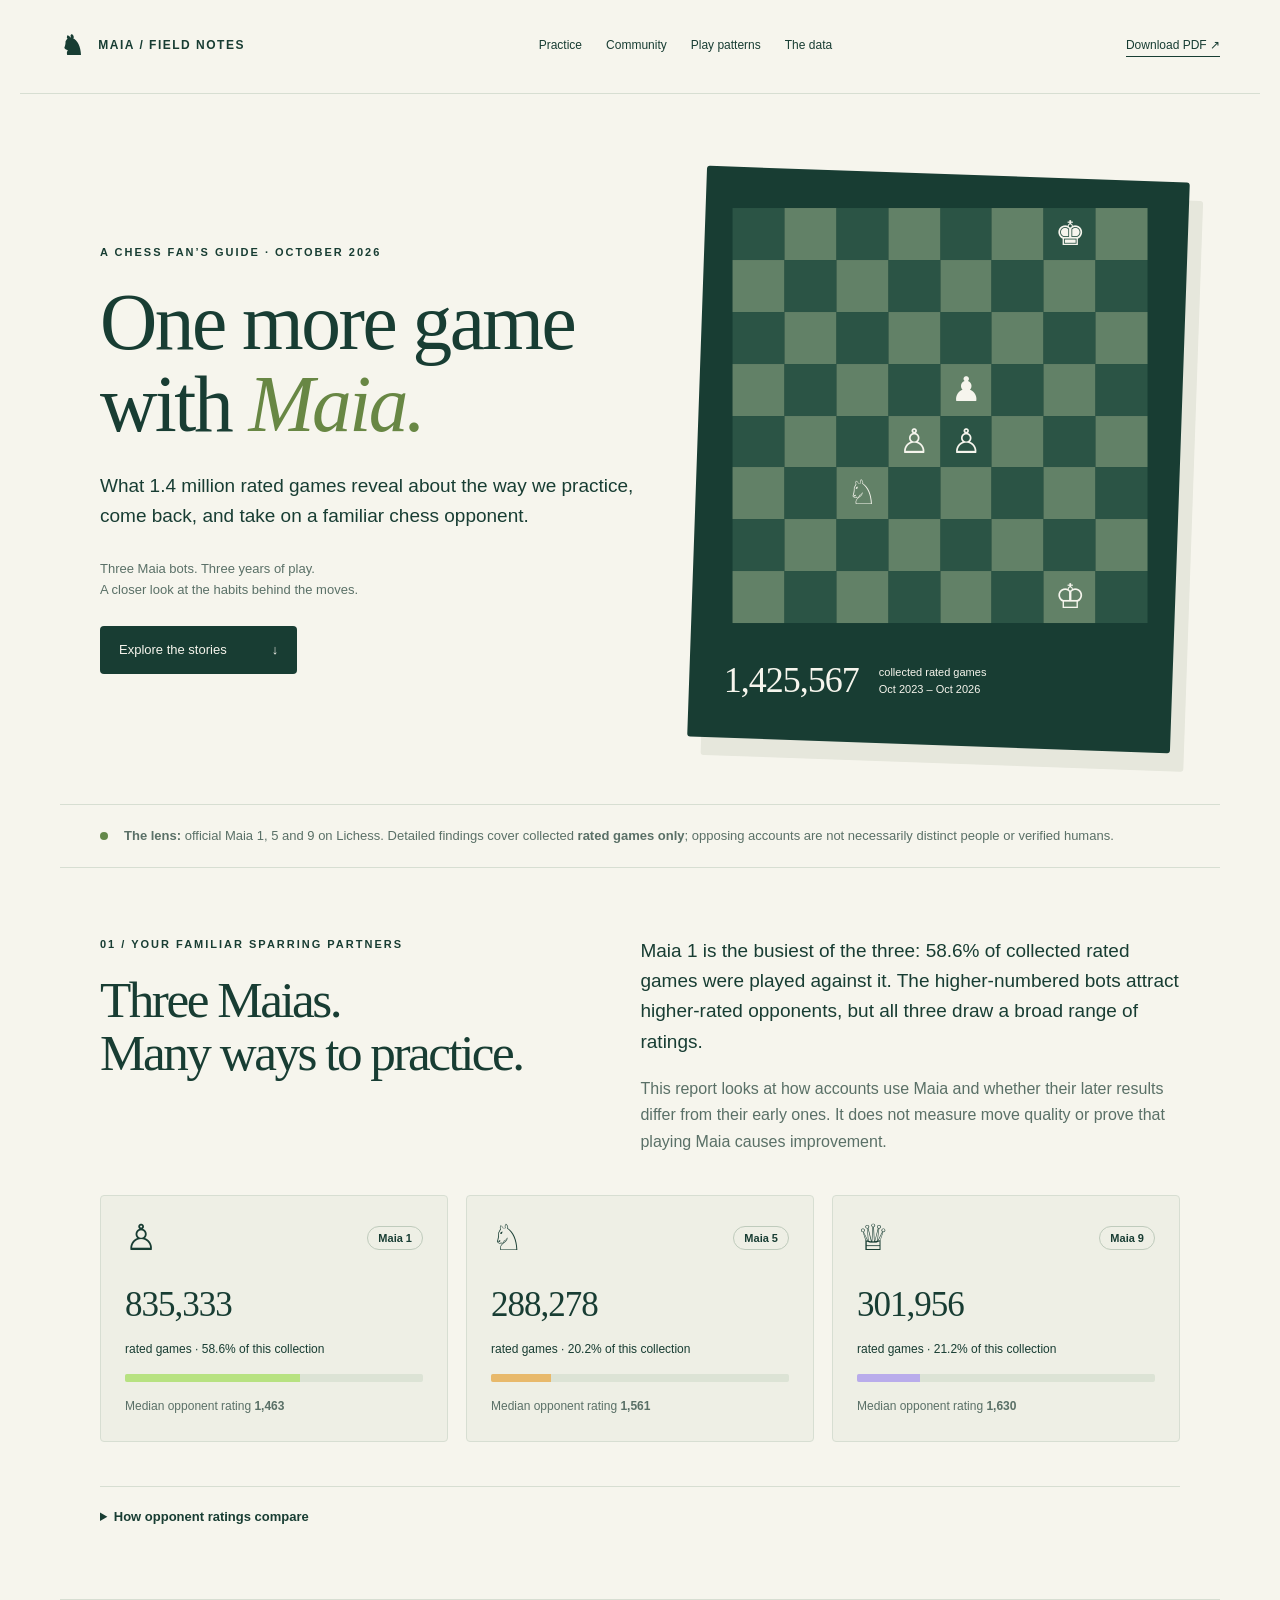
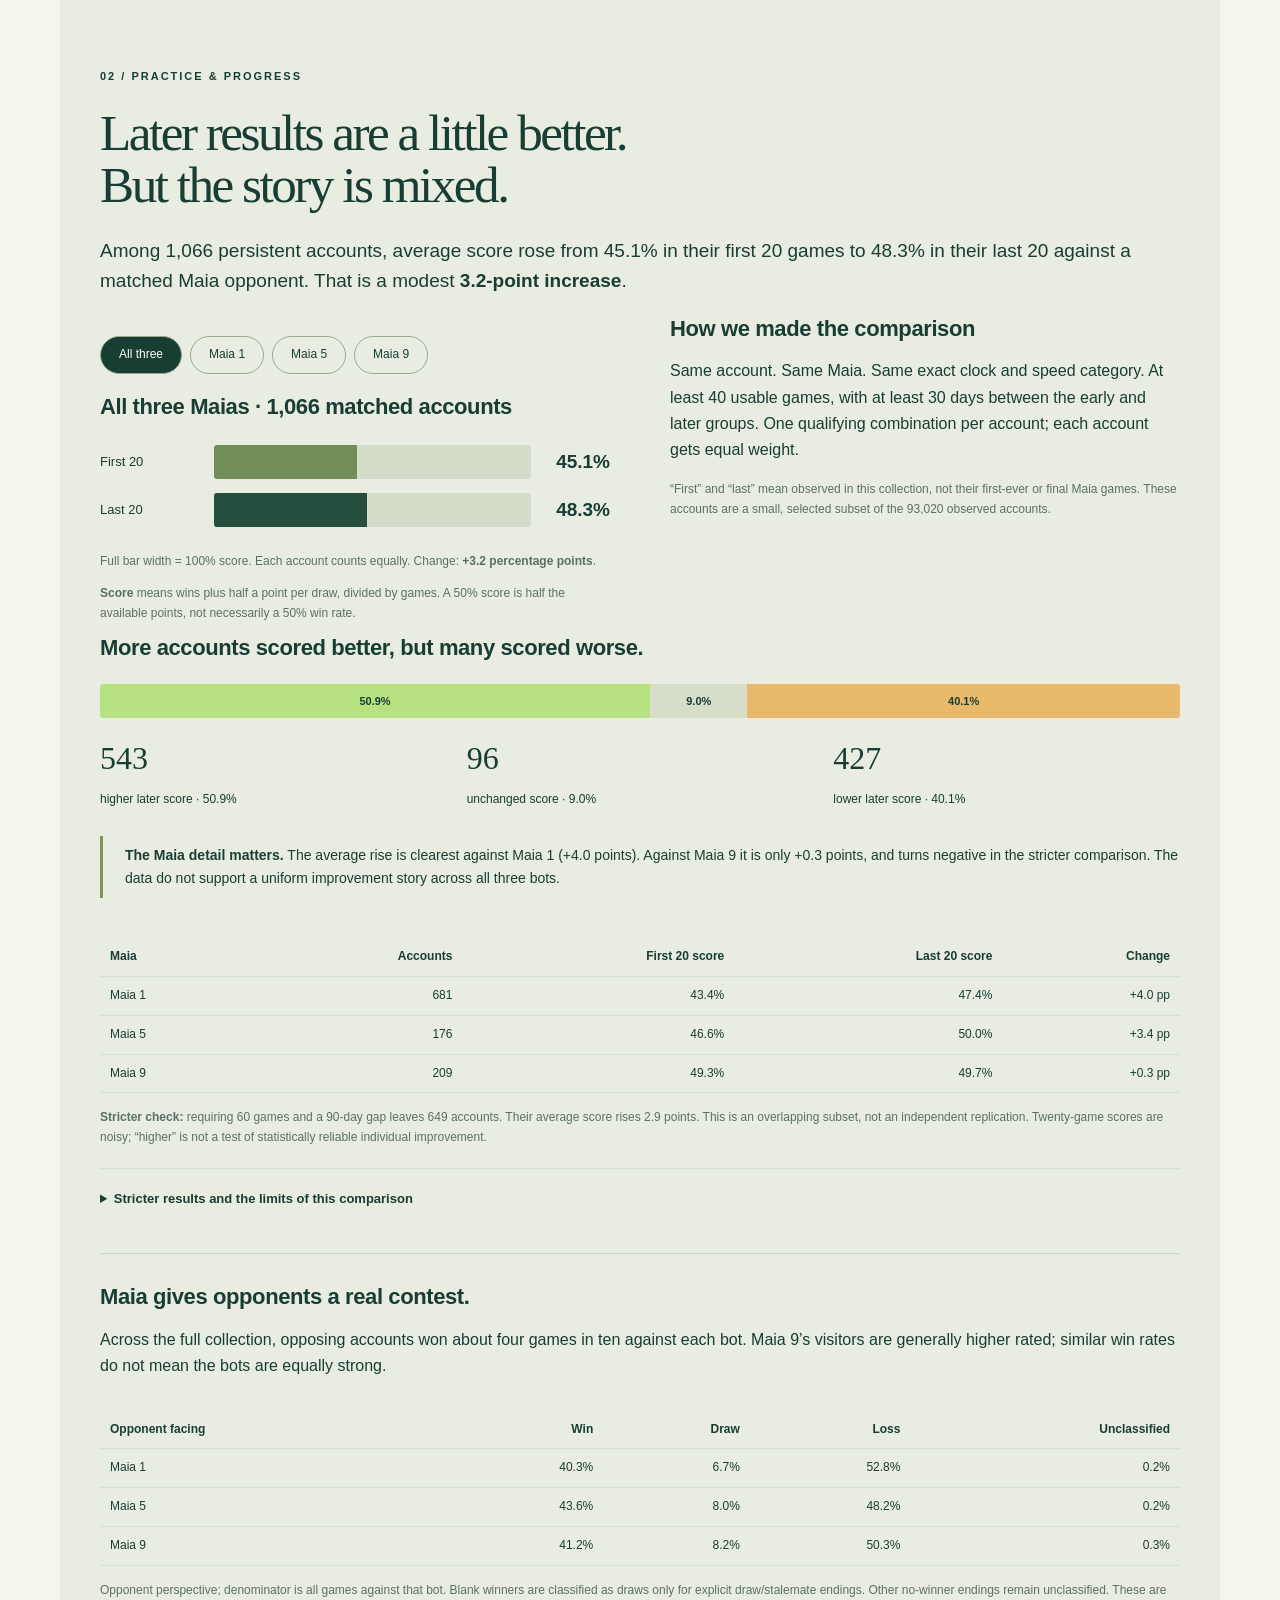
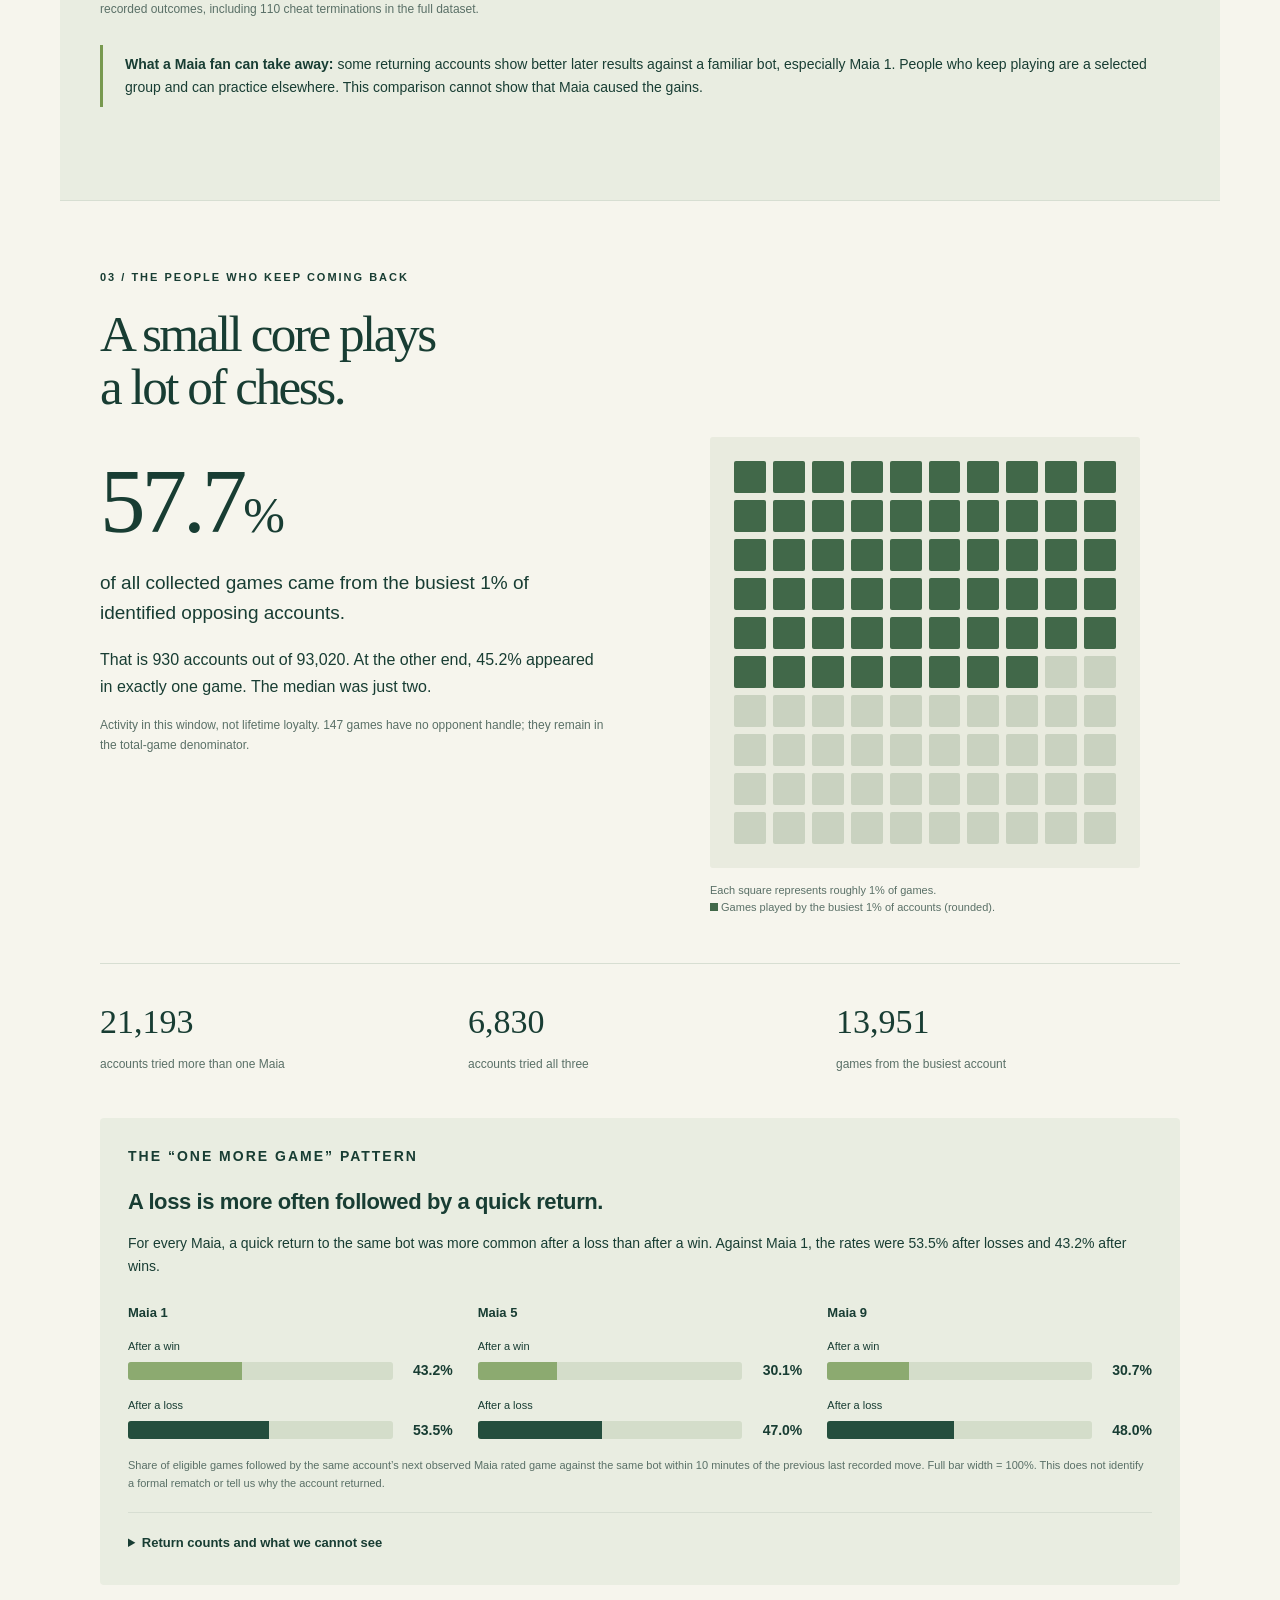
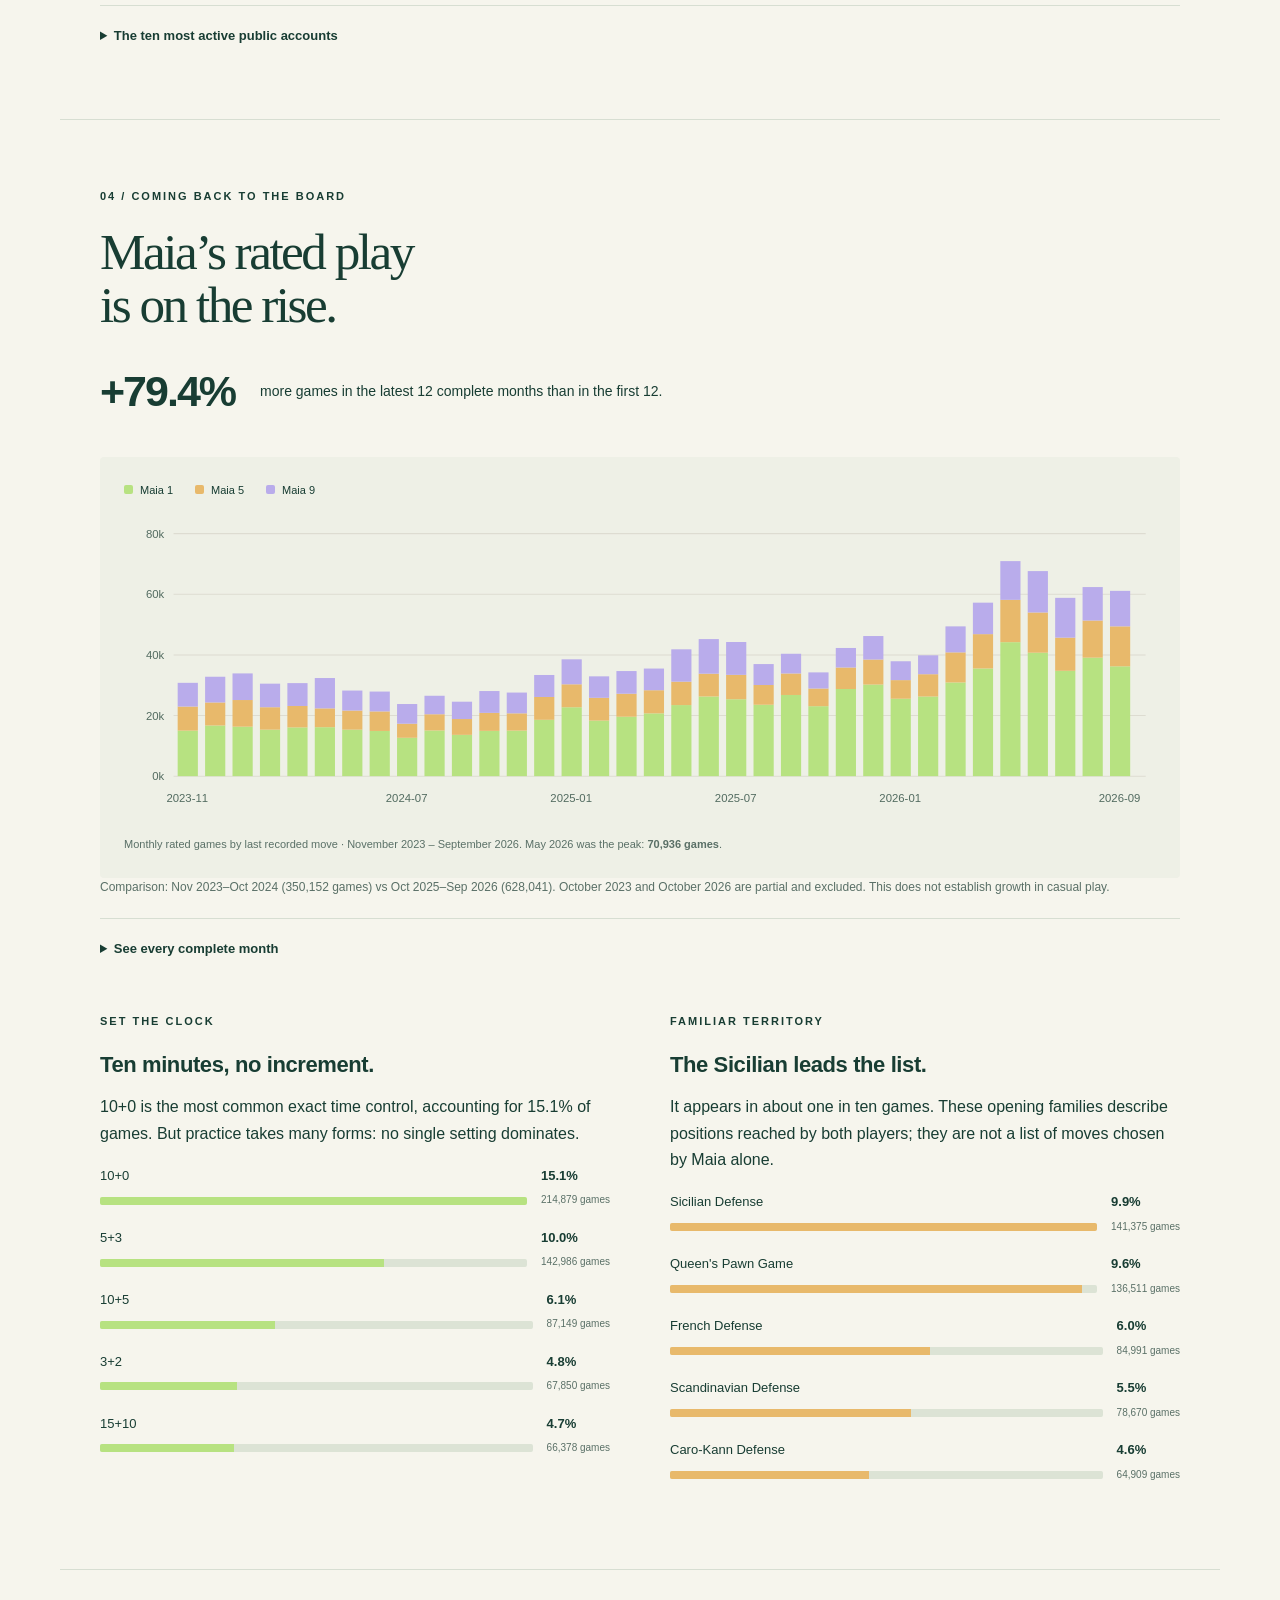
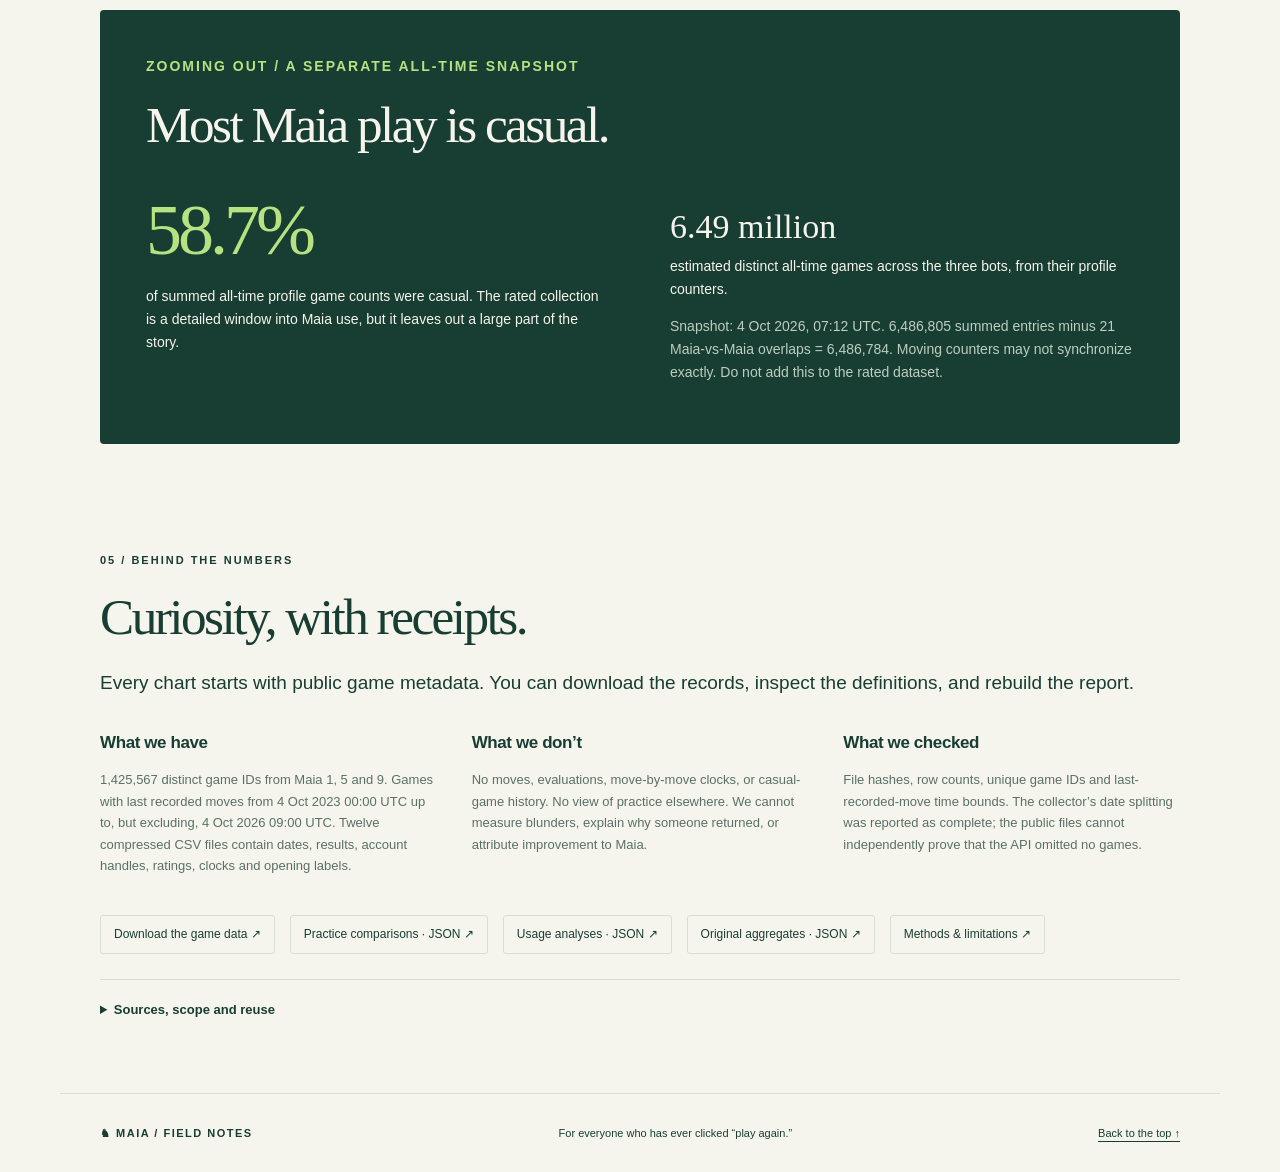
==== commit 05111a66: "Use a legal illustrative chess position in the report cover" ====
--- a/index.html
+++ b/index.html
@@ -7,7 +7,7 @@
 @media print{.learning .outcomes{break-before:auto}.learning .body-large{font-size:12px}.learning h2{font-size:31px}.learning p{margin-bottom:10px}.learning .score-chart{margin:15px 0}.learning .score-row{margin:9px 0}.learning .distribution{margin:15px 0 10px;height:25px}.learning .callout{margin:13px 0;font-size:9px}.learning table{font-size:10px;margin:10px 0}.learning th,.learning td{padding:5px 8px}.learning .outcomes{margin-top:18px;padding-top:16px}}
 @media print{.learning{padding-top:18px}.learning h2{margin-bottom:16px}.learning h3{font-size:14px;margin-bottom:10px}.learning .eyebrow{margin-bottom:10px}.learning .body-large{font-size:11px}.learning .two-col p{font-size:9px}.learning .score-chart{margin:12px 0}.learning .outcomes{margin-top:13px;padding-top:12px}.learning .callout{margin:9px 0;padding-top:5px;padding-bottom:5px}.learning .result-grid b{font-size:23px}.learning .small{font-size:8.5px}}
 </style></head><body><a class="skip" href="#story">Skip to report</a><header class="masthead"><a href="#" class="brand"><span aria-hidden="true">♞</span> MAIA / FIELD NOTES</a><nav aria-label="Report sections"><a href="#practice">Practice</a><a href="#community">Community</a><a href="#patterns">Play patterns</a><a href="#methods">The data</a></nav><a class="download" href="maia-fan-report.pdf">Download PDF ↗</a></header>
-<main id="story"><section class="hero"><div><p class="eyebrow">A chess fan’s guide · October 2026</p><h1>One more game<br>with <em>Maia.</em></h1><p class="dek">What 1.4 million rated games reveal about the way we practice, come back, and take on a familiar chess opponent.</p><p class="hero-note">Three Maia bots. Three years of play.<br>A closer look at the habits behind the moves.</p><a class="button" href="#practice">Explore the stories <span>↓</span></a></div><div class="hero-art"><div class="board" aria-hidden="true"><span></span><span></span><span></span><span></span><span></span><span></span><span></span><span></span><span></span><span></span><span>♙</span><span></span><span></span><span></span><span></span><span></span><span></span><span></span><span></span><span>♘</span><span></span><span></span><span></span><span></span><span></span><span></span><span></span><span></span><span>♟</span><span></span><span></span><span></span><span></span><span></span><span></span><span>♙</span><span></span><span></span><span></span><span></span><span></span><span></span><span></span><span></span><span>♔</span><span></span><span></span><span></span><span></span><span></span><span></span><span></span><span></span><span>♚</span><span></span><span></span><span></span><span></span><span></span><span></span><span></span><span></span><span></span><span></span></div><div class="art-caption"><b>1,425,567</b><span>collected rated games<br>Oct 2023 – Oct 2026</span></div></div></section>
+<main id="story"><section class="hero"><div><p class="eyebrow">A chess fan’s guide · October 2026</p><h1>One more game<br>with <em>Maia.</em></h1><p class="dek">What 1.4 million rated games reveal about the way we practice, come back, and take on a familiar chess opponent.</p><p class="hero-note">Three Maia bots. Three years of play.<br>A closer look at the habits behind the moves.</p><a class="button" href="#practice">Explore the stories <span>↓</span></a></div><div class="hero-art"><div class="board" aria-hidden="true"><span></span><span></span><span></span><span></span><span></span><span></span><span>♚</span><span></span><span></span><span></span><span></span><span></span><span></span><span></span><span></span><span></span><span></span><span></span><span></span><span></span><span></span><span></span><span></span><span></span><span></span><span></span><span></span><span></span><span>♟</span><span></span><span></span><span></span><span></span><span></span><span></span><span>♙</span><span>♙</span><span></span><span></span><span></span><span></span><span></span><span>♘</span><span></span><span></span><span></span><span></span><span></span><span></span><span></span><span></span><span></span><span></span><span></span><span></span><span></span><span></span><span></span><span></span><span></span><span></span><span></span><span>♔</span><span></span></div><div class="art-caption"><b>1,425,567</b><span>collected rated games<br>Oct 2023 – Oct 2026</span></div></div></section>
 <div class="scope-strip"><span class="live-dot"></span><p><b>The lens:</b> official Maia 1, 5 and 9 on Lichess. Detailed findings cover collected <b>rated games only</b>; opposing accounts are not necessarily distinct people or verified humans.</p></div>
 <section class="section intro" id="practice"><div class="section-heading"><p class="eyebrow">01 / Your familiar sparring partners</p><h2>Three Maias.<br>Many ways to practice.</h2></div><div><p class="body-large">Maia 1 is the busiest of the three: 58.6% of collected rated games were played against it. The higher-numbered bots attract higher-rated opponents, but all three draw a broad range of ratings.</p><p class="muted">This report looks at how accounts use Maia and whether their later results differ from their early ones. It does not measure move quality or prove that playing Maia causes improvement.</p></div><div class="bot-grid"><article class="bot-card"><div class="bot-top"><span class="piece" aria-hidden="true">♙</span><span class="chip">Maia 1</span></div><strong>835,333</strong><p>rated games · 58.6% of this collection</p><div class="mini-track"><i style="width:58.596544392511895%;background:#b7e281"></i></div><p class="small">Median opponent rating <b>1,463</b></p></article><article class="bot-card"><div class="bot-top"><span class="piece" aria-hidden="true">♘</span><span class="chip">Maia 5</span></div><strong>288,278</strong><p>rated games · 20.2% of this collection</p><div class="mini-track"><i style="width:20.221988864781522%;background:#e8b96b"></i></div><p class="small">Median opponent rating <b>1,561</b></p></article><article class="bot-card"><div class="bot-top"><span class="piece" aria-hidden="true">♕</span><span class="chip">Maia 9</span></div><strong>301,956</strong><p>rated games · 21.2% of this collection</p><div class="mini-track"><i style="width:21.181466742706586%;background:#b9aceb"></i></div><p class="small">Median opponent rating <b>1,630</b></p></article></div><details><summary>How opponent ratings compare</summary><div class="table-scroll"><table><thead><tr><th scope="col">Maia</th><th scope="col">Game-weighted mean</th><th scope="col">Account-weighted mean</th><th scope="col">Middle 80%</th></tr></thead><tbody><tr><td>Maia 1</td><td>1,453</td><td>1,411</td><td>1,145–1,750</td></tr><tr><td>Maia 5</td><td>1,570</td><td>1,488</td><td>1,299–1,840</td></tr><tr><td>Maia 9</td><td>1,631</td><td>1,561</td><td>1,337–1,908</td></tr></tbody></table></div><p class="small">Lichess ratings at game time, across mixed speed categories. Account-weighted means give each account equal weight within a bot; game-weighted means count frequent players more. These are not FIDE ratings or controlled comparisons.</p></details></section>
 <section class="section learning" id="learning"><p class="eyebrow">02 / Practice & progress</p><h2>Later results are a little better.<br>But the story is mixed.</h2><p class="body-large">Among 1,066 persistent accounts, average score rose from 45.1% in their first 20 games to 48.3% in their last 20 against a matched Maia opponent. That is a modest <b>3.2-point increase</b>.</p><div class="two-col"><div><div class="filter" data-filter-group="scores" role="group" aria-label="Select Maia for early versus later scores"><button type="button" data-panel="scores-all" aria-controls="scores-all" aria-pressed="true">All three</button><button type="button" data-panel="scores-maia1" aria-controls="scores-maia1" aria-pressed="false">Maia 1</button><button type="button" data-panel="scores-maia5" aria-controls="scores-maia5" aria-pressed="false">Maia 5</button><button type="button" data-panel="scores-maia9" aria-controls="scores-maia9" aria-pressed="false">Maia 9</button></div><div id="scores-all" data-group="scores" ><h3>All three Maias · 1,066 matched accounts</h3><div class="score-chart" role="img" aria-label="All three Maias: first 20 score 45.1 percent, last 20 48.3 percent, full scale 0 to 100 percent"><div class="score-row"><span>First 20</span><div class="score-track"><i style="width:45.101%"></i></div><strong>45.1%</strong></div><div class="score-row"><span>Last 20</span><div class="score-track"><i style="width:48.288%"></i></div><strong>48.3%</strong></div></div><p class="small">Full bar width = 100% score. Each account counts equally. Change: <b>+3.2 percentage points</b>.</p></div><div id="scores-maia1" data-group="scores" hidden><h3>Maia 1 · 681 matched accounts</h3><div class="score-chart" role="img" aria-label="Maia 1: first 20 score 43.4 percent, last 20 47.4 percent, full scale 0 to 100 percent"><div class="score-row"><span>First 20</span><div class="score-track"><i style="width:43.399%"></i></div><strong>43.4%</strong></div><div class="score-row"><span>Last 20</span><div class="score-track"><i style="width:47.412%"></i></div><strong>47.4%</strong></div></div><p class="small">Full bar width = 100% score. Each account counts equally. Change: <b>+4.0 percentage points</b>.</p></div><div id="scores-maia5" data-group="scores" hidden><h3>Maia 5 · 176 matched accounts</h3><div class="score-chart" role="img" aria-label="Maia 5: first 20 score 46.6 percent, last 20 50.0 percent, full scale 0 to 100 percent"><div class="score-row"><span>First 20</span><div class="score-track"><i style="width:46.648%"></i></div><strong>46.6%</strong></div><div class="score-row"><span>Last 20</span><div class="score-track"><i style="width:50.043%"></i></div><strong>50.0%</strong></div></div><p class="small">Full bar width = 100% score. Each account counts equally. Change: <b>+3.4 percentage points</b>.</p></div><div id="scores-maia9" data-group="scores" hidden><h3>Maia 9 · 209 matched accounts</h3><div class="score-chart" role="img" aria-label="Maia 9: first 20 score 49.3 percent, last 20 49.7 percent, full scale 0 to 100 percent"><div class="score-row"><span>First 20</span><div class="score-track"><i style="width:49.342%"></i></div><strong>49.3%</strong></div><div class="score-row"><span>Last 20</span><div class="score-track"><i style="width:49.665%"></i></div><strong>49.7%</strong></div></div><p class="small">Full bar width = 100% score. Each account counts equally. Change: <b>+0.3 percentage points</b>.</p></div><p class="small"><b>Score</b> means wins plus half a point per draw, divided by games. A 50% score is half the available points, not necessarily a 50% win rate.</p></div><div><h3>How we made the comparison</h3><p>Same account. Same Maia. Same exact clock and speed category. At least 40 usable games, with at least 30 days between the early and later groups. One qualifying combination per account; each account gets equal weight.</p><p class="small">“First” and “last” mean observed in this collection, not their first-ever or final Maia games. These accounts are a small, selected subset of the 93,020 observed accounts.</p></div></div><h3>More accounts scored better, but many scored worse.</h3><div class="distribution" aria-hidden="true"><span style="width:50.93808630393997%;background:#b7e281">50.9%</span><span style="width:9.00562851782364%;background:#d6ddc9">9.0%</span><span style="width:40.0562851782364%;background:#e8b96b">40.1%</span></div><div class="result-grid"><div><b>543</b><span>higher later score · 50.9%</span></div><div><b>96</b><span>unchanged score · 9.0%</span></div><div><b>427</b><span>lower later score · 40.1%</span></div></div><div class="callout"><b>The Maia detail matters.</b> The average rise is clearest against Maia 1 (+4.0 points). Against Maia 9 it is only +0.3 points, and turns negative in the stricter comparison. The data do not support a uniform improvement story across all three bots.</div><div class="table-scroll"><table><thead><tr><th scope="col">Maia</th><th scope="col">Accounts</th><th scope="col">First 20 score</th><th scope="col">Last 20 score</th><th scope="col">Change</th></tr></thead><tbody><tr><td>Maia 1</td><td>681</td><td>43.4%</td><td>47.4%</td><td>+4.0 pp</td></tr><tr><td>Maia 5</td><td>176</td><td>46.6%</td><td>50.0%</td><td>+3.4 pp</td></tr><tr><td>Maia 9</td><td>209</td><td>49.3%</td><td>49.7%</td><td>+0.3 pp</td></tr></tbody></table></div><p class="small"><b>Stricter check:</b> requiring 60 games and a 90-day gap leaves 649 accounts. Their average score rises 2.9 points. This is an overlapping subset, not an independent replication. Twenty-game scores are noisy; “higher” is not a test of statistically reliable individual improvement.</p><details><summary>Stricter results and the limits of this comparison</summary><div class="table-scroll"><table><thead><tr><th scope="col">Maia</th><th scope="col">Accounts</th><th scope="col">Score change</th></tr></thead><tbody><tr><td>Maia 1</td><td>386</td><td>+4.3 pp</td></tr><tr><td>Maia 5</td><td>127</td><td>+3.3 pp</td></tr><tr><td>Maia 9</td><td>136</td><td>-1.7 pp</td></tr></tbody></table></div><p>The most-played eligible Maia/clock/speed combination is selected once per account, independently for each comparison. Games with unknown outcomes or cheat terminations are excluded. Chronological ordering uses game start time; ties use game ID.</p><p>In the main group, mean recorded opponent rating rose 41.8 points, while Maia’s recorded rating rose 10.0. Accounts had White in 55.7% of early games and 55.3% of later games. These diagnostics do not fully control for bot changes or color.</p><p>People who return may differ from those who stop. Other chess practice, regression to the mean, changing bot strength, and ordinary luck can affect results. There is no comparison group and no move-quality analysis, so this is an association with repeated play, not a measured training effect.</p><a href="data/learning_insights.json">Download all matched comparisons and definitions ↗</a></details><div class="outcomes"><h3>Maia gives opponents a real contest.</h3><p>Across the full collection, opposing accounts won about four games in ten against each bot. Maia 9’s visitors are generally higher rated; similar win rates do not mean the bots are equally strong.</p><div class="table-scroll"><table><thead><tr><th scope="col">Opponent facing</th><th scope="col">Win</th><th scope="col">Draw</th><th scope="col">Loss</th><th scope="col">Unclassified</th></tr></thead><tbody><tr><td>Maia 1</td><td>40.3%</td><td>6.7%</td><td>52.8%</td><td>0.2%</td></tr><tr><td>Maia 5</td><td>43.6%</td><td>8.0%</td><td>48.2%</td><td>0.2%</td></tr><tr><td>Maia 9</td><td>41.2%</td><td>8.2%</td><td>50.3%</td><td>0.3%</td></tr></tbody></table></div><p class="small">Opponent perspective; denominator is all games against that bot. Blank winners are classified as draws only for explicit draw/stalemate endings. Other no-winner endings remain unclassified. These are recorded outcomes, including 110 cheat terminations in the full dataset.</p></div><p class="callout"><b>What a Maia fan can take away:</b> some returning accounts show better later results against a familiar bot, especially Maia 1. People who keep playing are a selected group and can practice elsewhere. This comparison cannot show that Maia caused the gains.</p></section>
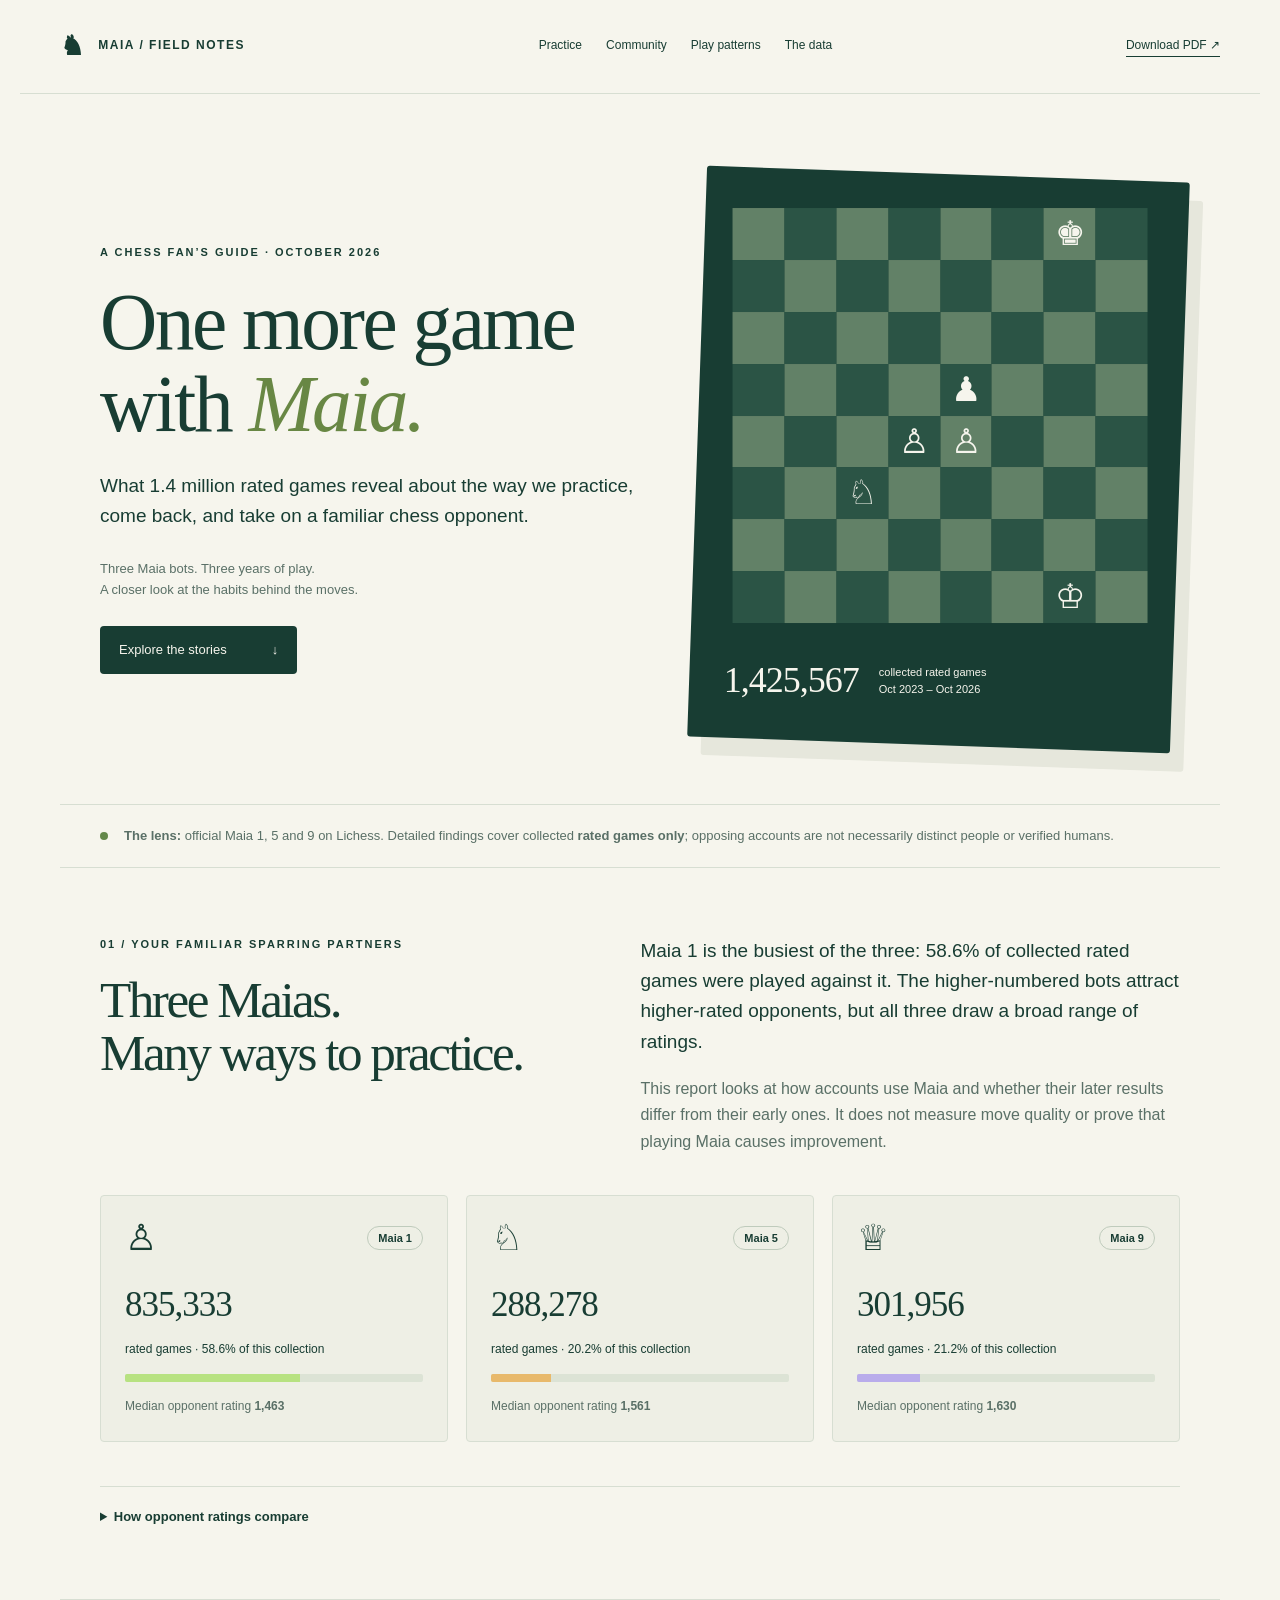
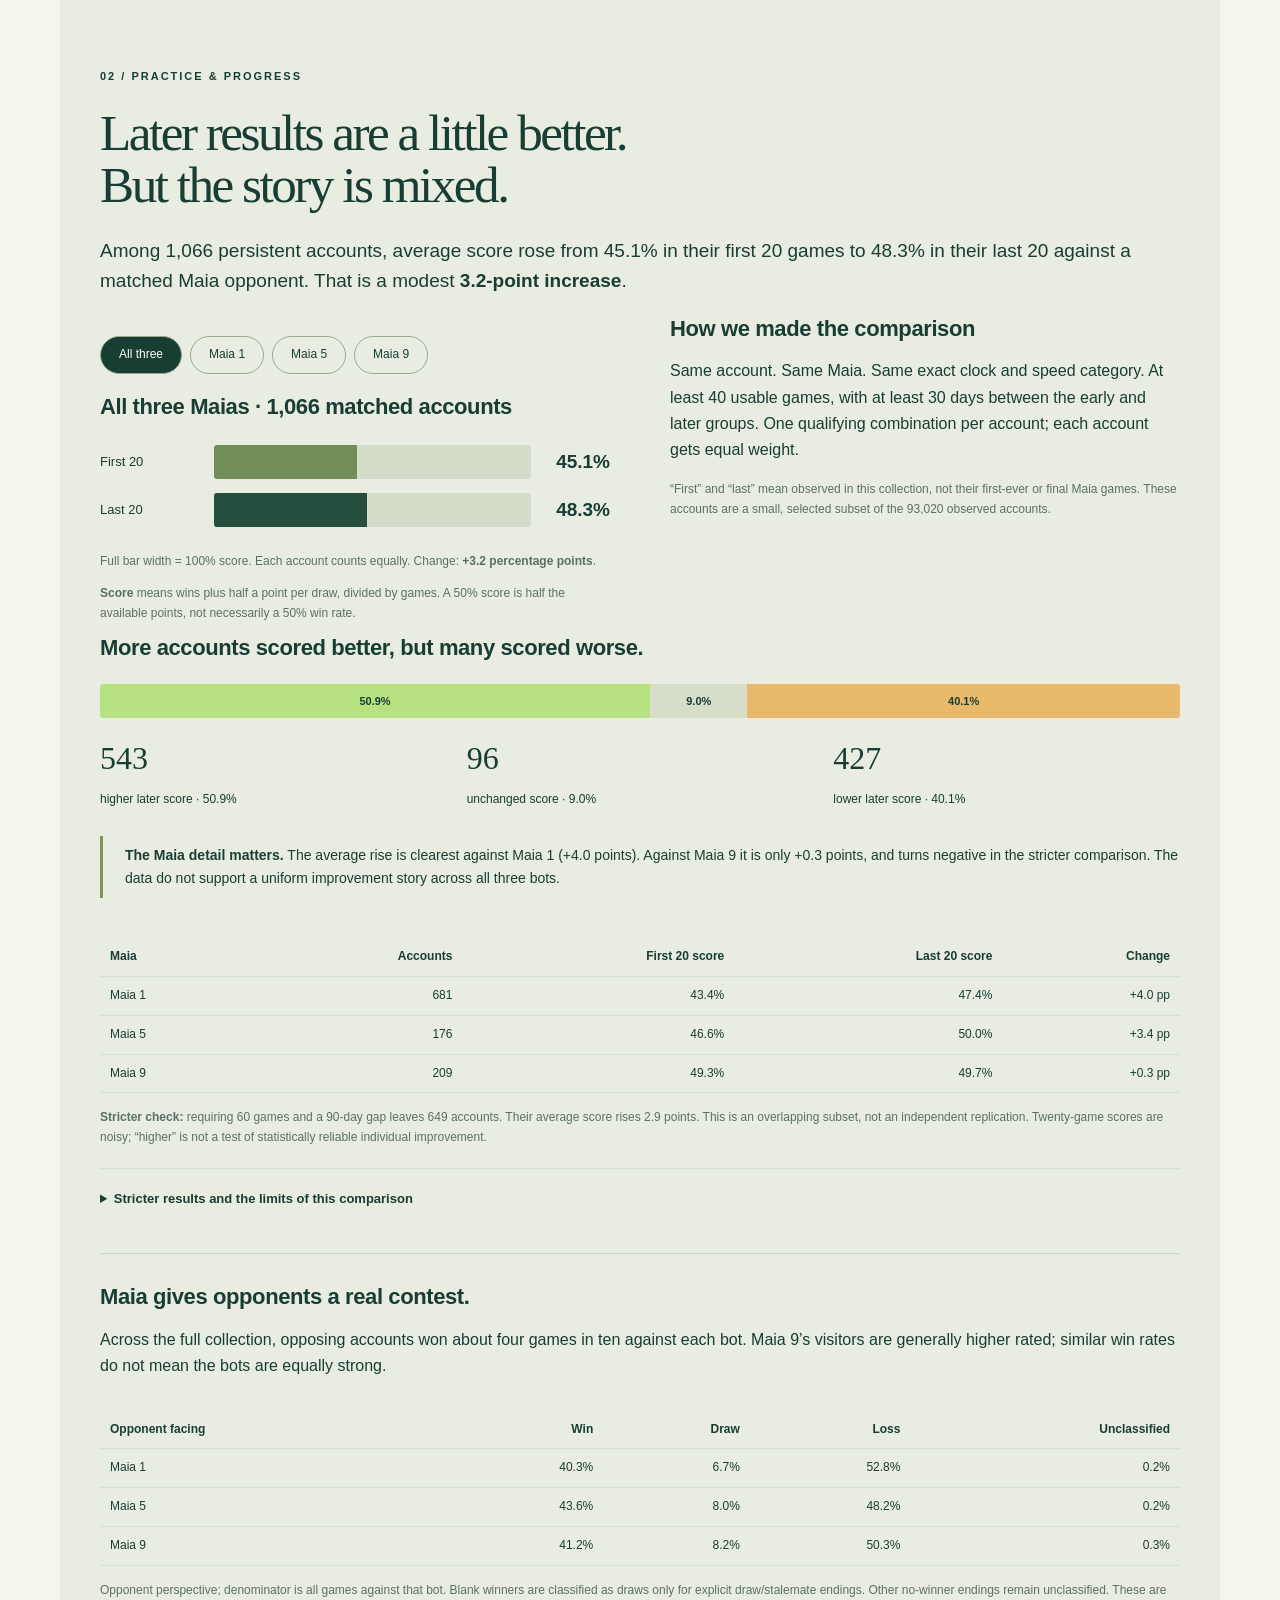
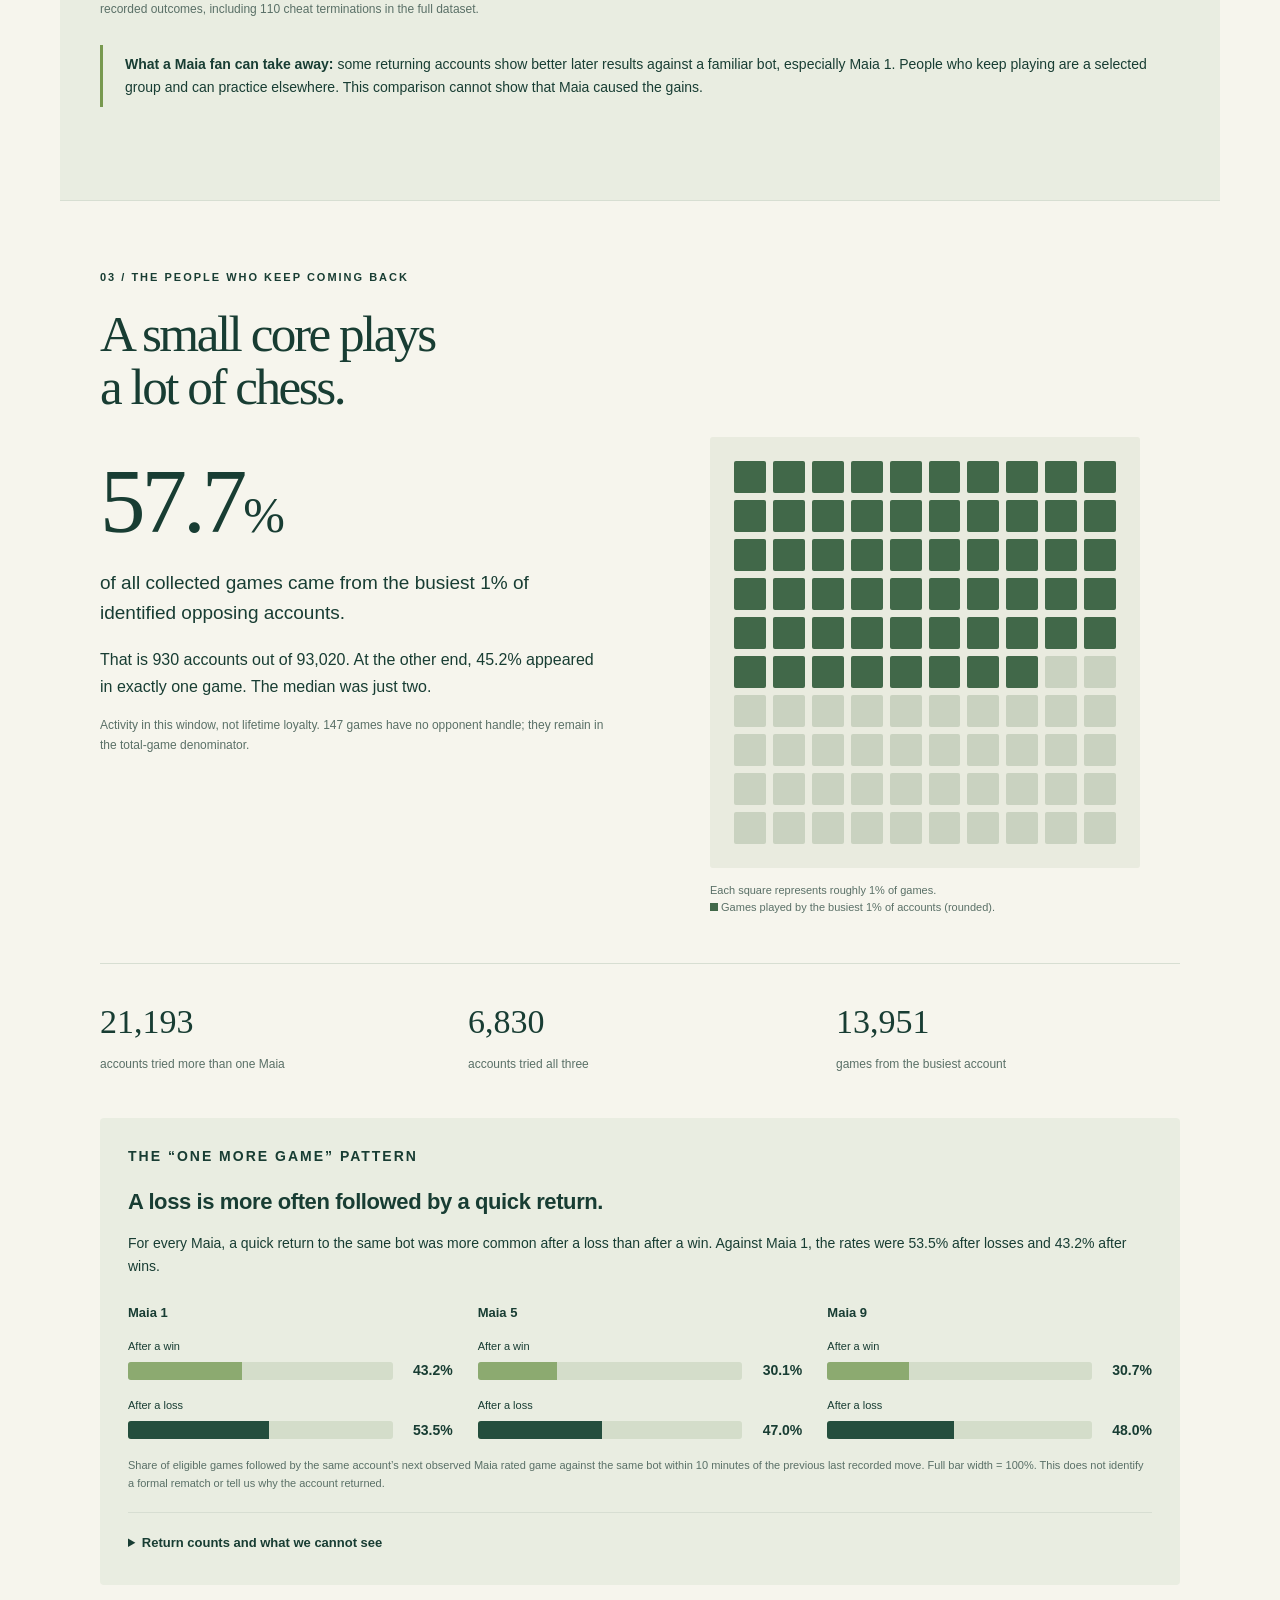
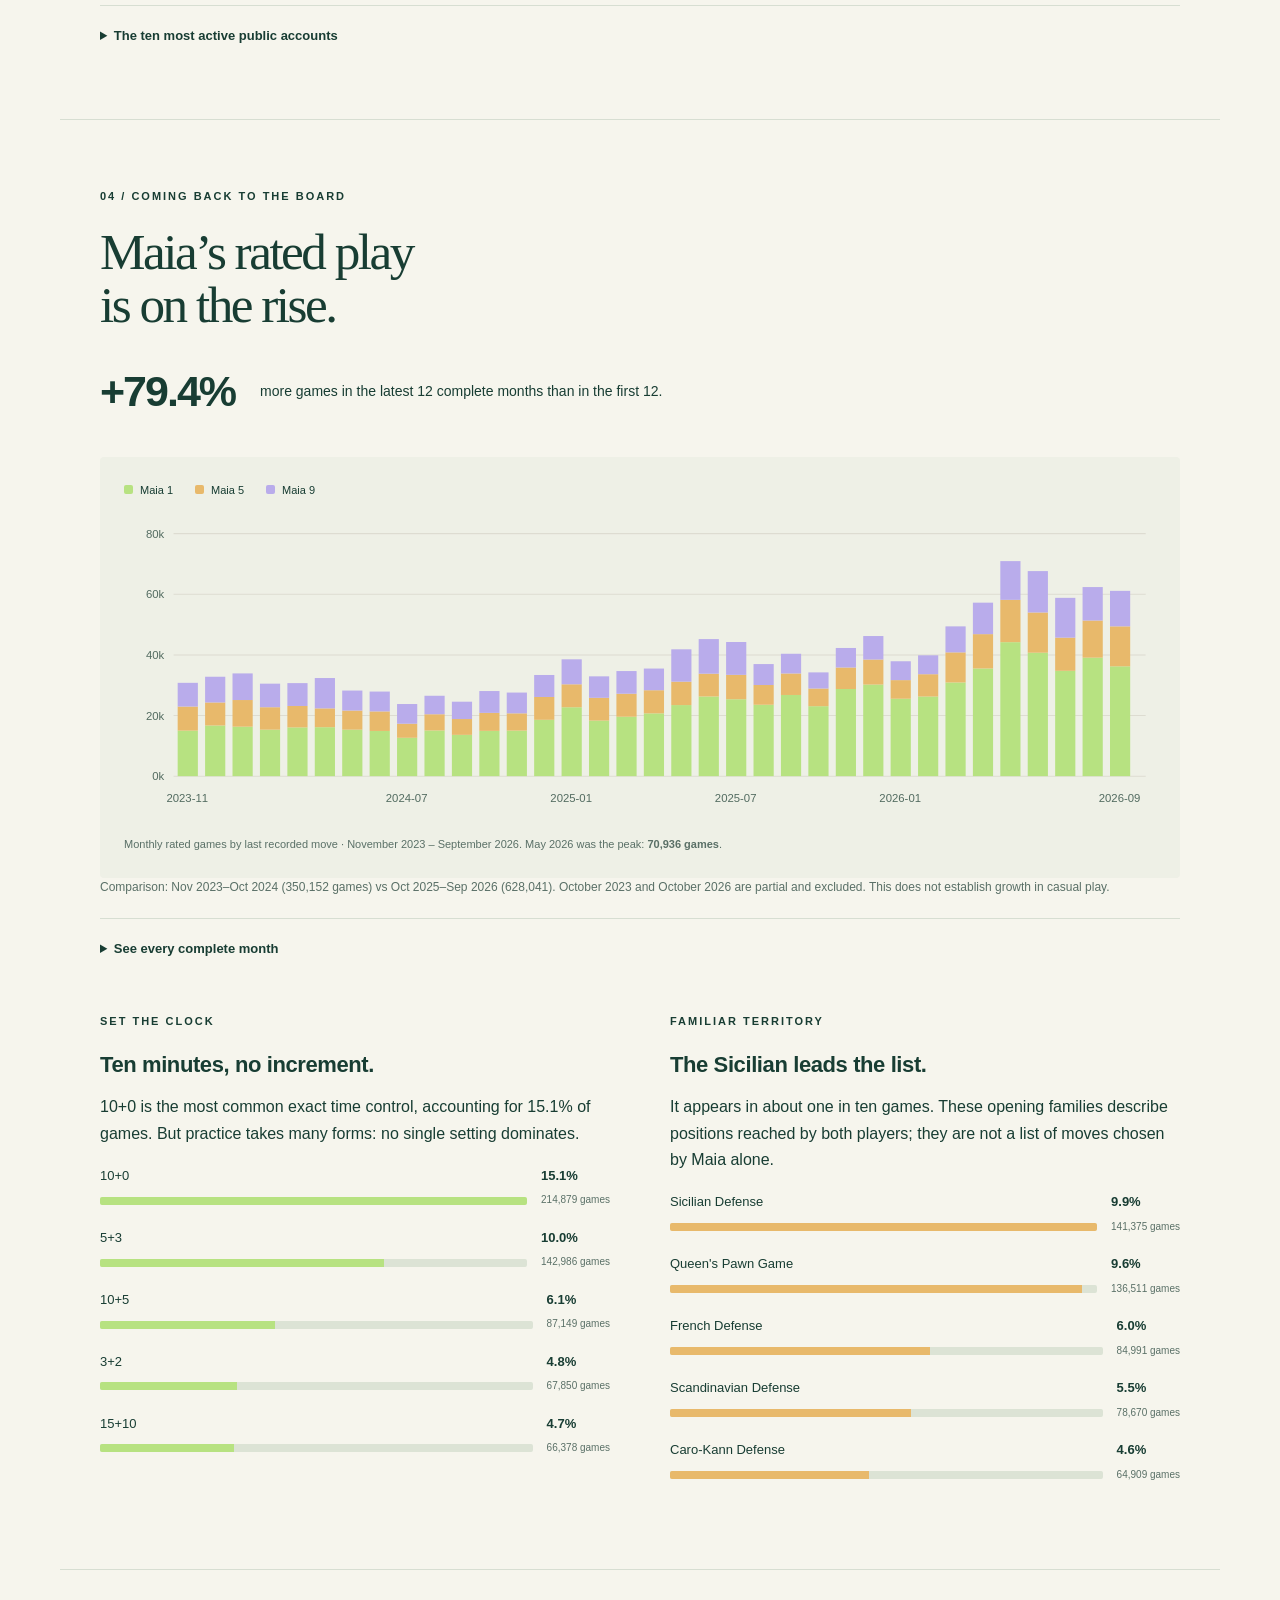
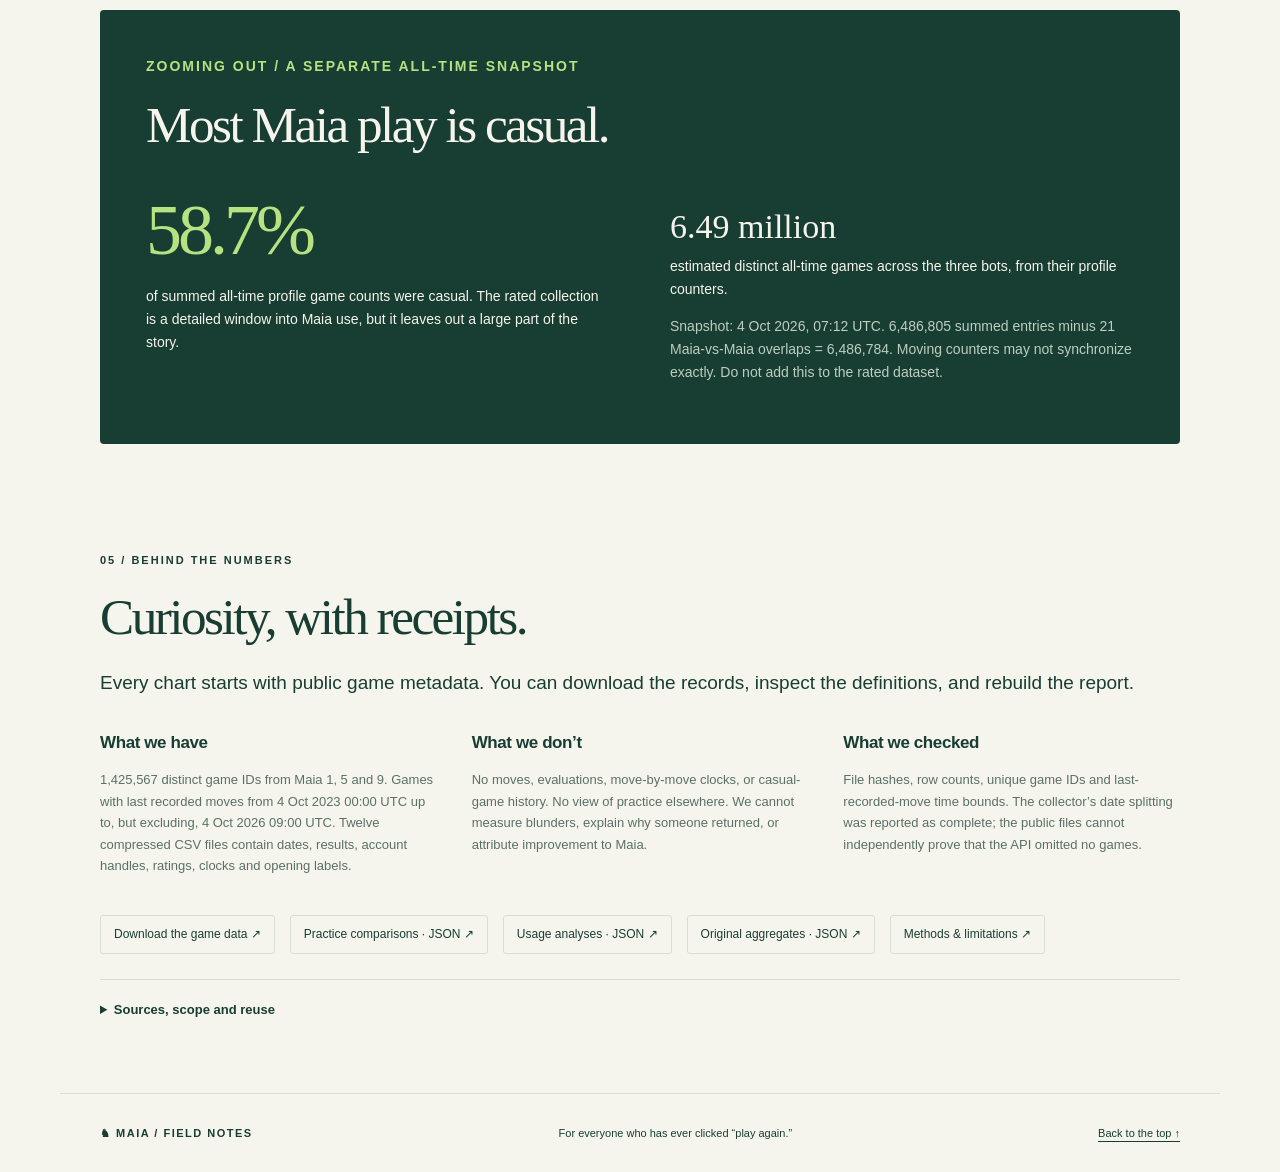
==== commit a2cab4bf: "Correct decorative board square orientation" ====
--- a/index.html
+++ b/index.html
@@ -1,5 +1,5 @@
 <!doctype html>
-<html lang="en"><head><meta charset="utf-8"><meta name="viewport" content="width=device-width,initial-scale=1"><meta name="description" content="How chess fans use Maia: practice habits, repeat play and changes in results across 1.4 million rated Lichess games."><meta name="theme-color" content="#163c32"><title>One more game with Maia — Maia Field Notes</title><style>:root{--paper:#f6f5ed;--ink:#183d33;--muted:#5a7067;--green:#b7e281;--gold:#e8b96b;--lavender:#b9aceb;--line:#d7ded2}*{box-sizing:border-box}html{scroll-behavior:smooth;scroll-padding-top:24px}body{margin:0;background:var(--paper);color:var(--ink);font:16px/1.65 -apple-system,BlinkMacSystemFont,"Segoe UI",sans-serif}a{color:inherit;text-underline-offset:4px}a:hover{text-decoration-thickness:2px}button,a,summary{touch-action:manipulation}button:focus-visible,a:focus-visible,summary:focus-visible{outline:3px solid #9c4a16;outline-offset:5px}.skip{position:absolute;left:10px;top:-100px;background:white;padding:10px;z-index:9}.skip:focus{top:10px}.masthead{max-width:1240px;margin:auto;display:flex;align-items:center;justify-content:space-between;padding:24px 40px;border-bottom:1px solid var(--line);font-size:12px}.brand{font-weight:800;letter-spacing:1.5px;text-decoration:none;white-space:nowrap}.brand span{font-size:27px;vertical-align:middle;margin-right:8px}nav{display:flex;gap:24px}nav a{text-decoration:none}.download{border-bottom:1px solid;text-decoration:none}main{max-width:1160px;margin:auto}.hero{display:grid;grid-template-columns:1.12fr 1fr;gap:56px;padding:80px 40px 60px;align-items:center}.eyebrow{font-size:11px;line-height:1.5;letter-spacing:2px;text-transform:uppercase;font-weight:800;margin:0 0 22px}h1,h2,h3,p,figure{margin-top:0}h1,h2{font-family:Georgia,"Times New Roman",serif;font-weight:400;letter-spacing:-2.5px;line-height:1.03}h1{font-size:clamp(60px,6.2vw,85px);margin-bottom:25px}h1 em{color:#688744;font-weight:400}h2{font-size:clamp(38px,4vw,53px);margin-bottom:24px}h3{font-size:22px;line-height:1.2;letter-spacing:-.4px;margin-bottom:16px}.dek,.body-large{font-size:19px;line-height:1.6}.hero-note{font-size:13px;color:var(--muted);margin:26px 0}.button{display:inline-flex;gap:45px;align-items:center;background:var(--ink);color:var(--paper);padding:13px 19px;border-radius:4px;text-decoration:none;font-size:13px}.hero-art{background:var(--ink);padding:34px;border-radius:3px;transform:rotate(2deg);box-shadow:14px 18px 0 #e6e7dc}.board{display:grid;grid-template-columns:repeat(8,1fr);aspect-ratio:1;transform:rotate(-2deg)}.board span{aspect-ratio:1;background:#2b5445;display:flex;align-items:center;justify-content:center;font-family:Georgia,serif;color:var(--paper);font-size:34px;line-height:1}.board span:nth-child(16n+2),.board span:nth-child(16n+4),.board span:nth-child(16n+6),.board span:nth-child(16n+8),.board span:nth-child(16n+9),.board span:nth-child(16n+11),.board span:nth-child(16n+13),.board span:nth-child(16n+15){background:#628167}.art-caption{display:flex;align-items:center;gap:20px;color:var(--paper);padding-top:28px;transform:rotate(-2deg)}.art-caption b{font-family:Georgia,serif;font-size:36px;font-weight:400;letter-spacing:-1px}.art-caption span{font-size:11px;line-height:1.5}.scope-strip{display:flex;gap:16px;align-items:center;padding:20px 40px;border-top:1px solid var(--line);border-bottom:1px solid var(--line);font-size:13px;color:var(--muted)}.scope-strip p{margin:0}.live-dot{width:8px;height:8px;background:#64884a;border-radius:50%;flex-shrink:0}.section{padding:68px 40px;border-bottom:1px solid var(--line)}.intro{display:grid;grid-template-columns:1fr 1.1fr;gap:24px 50px}.intro .bot-grid,.intro details{grid-column:1/-1}.muted,.small,figcaption{color:var(--muted)}.small{font-size:12px;line-height:1.65}.bot-grid{display:grid;grid-template-columns:repeat(3,1fr);gap:18px}.bot-card{padding:24px;border:1px solid var(--line);border-radius:4px;background:#eeefe5}.bot-top{display:flex;justify-content:space-between;align-items:center;margin-bottom:20px}.piece{font-size:36px;line-height:1}.chip{font-size:11px;font-weight:700;border:1px solid #bfcbbc;padding:2px 10px;border-radius:20px}.bot-card strong{font-family:Georgia,serif;font-size:35px;font-weight:400;letter-spacing:-1px}.bot-card p{font-size:12px;margin:6px 0 14px}.mini-track,.track{height:8px;background:#dce3d5;border-radius:2px;overflow:hidden}.mini-track i,.track i{height:100%;display:block}.bot-card .small{margin:15px 0 0}details{margin-top:20px;border-top:1px solid var(--line);padding-top:15px}summary{font-size:13px;font-weight:700;cursor:pointer;padding:4px 0}details>p{margin-top:14px}.two-col{display:grid;grid-template-columns:1fr 1fr;gap:60px;align-items:start}.big-number{font-family:Georgia,serif;font-size:91px;line-height:1.1;letter-spacing:-4px;margin:15px 0}.big-number span{font-size:50px}.dot-grid{display:grid;grid-template-columns:repeat(10,1fr);gap:7px;padding:24px;background:#e9ebdf;border-radius:3px}.dot-grid i{aspect-ratio:1;background:#c9d2c0;border-radius:2px}.dot-grid i.filled{background:#416849}figcaption{font-size:11px;line-height:1.6;margin-top:14px}.key-square{display:inline-block;background:#416849;width:8px;height:8px}.fact-row{display:grid;grid-template-columns:repeat(3,1fr);gap:24px;border-top:1px solid var(--line);padding-top:30px;margin-top:30px}.fact-row b{font-family:Georgia,serif;font-size:34px;display:block;font-weight:400}.fact-row span{font-size:12px;color:var(--muted)}.growth-note{display:flex;gap:25px;align-items:center;max-width:570px;margin-bottom:30px}.growth-note strong{font-size:43px;white-space:nowrap;letter-spacing:-2px}.growth-note p{font-size:14px;margin:0}.chart{background:#eef0e6;padding:24px;margin:0;border-radius:4px}.chart svg{width:100%;height:auto;display:block}.chart text{font:11px -apple-system,BlinkMacSystemFont,sans-serif;fill:#526b60}.legend{display:flex;gap:22px;font-size:11px;margin-bottom:14px;flex-wrap:wrap}.legend span{display:flex;gap:7px;align-items:center}.legend i{width:9px;height:9px;border-radius:2px}.patterns-grid{margin-top:50px}.bar-row{display:grid;grid-template-columns:1fr auto;gap:6px 14px;margin:18px 0;font-size:13px}.bar-row b{font-weight:600}.bar-row small{color:var(--muted);font-size:10px;white-space:nowrap}.bar-row .track{align-self:center}.context-band{margin:40px;background:var(--ink);color:var(--paper);padding:46px;border-radius:4px}.context-band .eyebrow{color:var(--green)}.context-band .big-number{color:var(--green);font-size:72px}.context-band .small{color:#bdcec1}.context-band p{font-size:14px}.context-stat b{font-family:Georgia,serif;font-size:34px;font-weight:400}.context-stat{padding-top:23px}.method-grid{display:grid;grid-template-columns:repeat(3,1fr);gap:35px;margin-top:35px}.method-grid h3{font-size:17px}.method-grid p{font-size:13px;color:var(--muted)}.data-links{display:flex;gap:15px;flex-wrap:wrap;font-size:12px;margin:25px 0}.data-links a{border:1px solid var(--line);padding:9px 13px;border-radius:3px;text-decoration:none}.table-scroll{overflow-x:auto}table{width:100%;border-collapse:collapse;font-size:12px;font-variant-numeric:tabular-nums;margin:15px 0}th,td{text-align:right;padding:9px 10px;border-bottom:1px solid var(--line)}th:first-child,td:first-child{text-align:left}th{font-weight:700;white-space:nowrap}footer{max-width:1160px;margin:0 auto;padding:30px 40px;display:flex;justify-content:space-between;gap:20px;align-items:center;font-size:11px}footer p{margin:0}.learning{background:#e9ede1}.callout{border-left:3px solid #78994f;padding:8px 0 8px 22px;margin:25px 0;font-size:14px}.filter{display:flex;gap:8px;margin:20px 0;flex-wrap:wrap}.filter button{font:inherit;font-size:12px;padding:8px 18px;border:1px solid #9aa98e;background:transparent;border-radius:30px;color:var(--ink);cursor:pointer}.filter button[aria-pressed="true"]{background:var(--ink);color:white}.score-chart{margin:25px 0}.score-row{display:grid;grid-template-columns:100px 1fr 65px;gap:14px;align-items:center;margin:14px 0;font-size:13px}.score-track{height:34px;background:#d4ddca;border-radius:3px;overflow:hidden}.score-track i{height:100%;display:block;background:#718e58}.score-row:last-child .score-track i{background:#244e3d}.score-row strong{text-align:right;font-size:19px}.distribution{display:flex;height:34px;border-radius:3px;overflow:hidden;margin:22px 0 14px}.distribution span{display:flex;align-items:center;justify-content:center;font-size:11px;font-weight:700}.result-grid{display:grid;grid-template-columns:repeat(3,1fr);gap:20px}.result-grid b{font-family:Georgia,serif;font-size:32px;font-weight:400;display:block}.result-grid span{font-size:12px}.outcomes{margin-top:40px;padding-top:30px;border-top:1px solid #cbd5c0}[hidden]{display:none!important}
+<html lang="en"><head><meta charset="utf-8"><meta name="viewport" content="width=device-width,initial-scale=1"><meta name="description" content="How chess fans use Maia: practice habits, repeat play and changes in results across 1.4 million rated Lichess games."><meta name="theme-color" content="#163c32"><title>One more game with Maia — Maia Field Notes</title><style>:root{--paper:#f6f5ed;--ink:#183d33;--muted:#5a7067;--green:#b7e281;--gold:#e8b96b;--lavender:#b9aceb;--line:#d7ded2}*{box-sizing:border-box}html{scroll-behavior:smooth;scroll-padding-top:24px}body{margin:0;background:var(--paper);color:var(--ink);font:16px/1.65 -apple-system,BlinkMacSystemFont,"Segoe UI",sans-serif}a{color:inherit;text-underline-offset:4px}a:hover{text-decoration-thickness:2px}button,a,summary{touch-action:manipulation}button:focus-visible,a:focus-visible,summary:focus-visible{outline:3px solid #9c4a16;outline-offset:5px}.skip{position:absolute;left:10px;top:-100px;background:white;padding:10px;z-index:9}.skip:focus{top:10px}.masthead{max-width:1240px;margin:auto;display:flex;align-items:center;justify-content:space-between;padding:24px 40px;border-bottom:1px solid var(--line);font-size:12px}.brand{font-weight:800;letter-spacing:1.5px;text-decoration:none;white-space:nowrap}.brand span{font-size:27px;vertical-align:middle;margin-right:8px}nav{display:flex;gap:24px}nav a{text-decoration:none}.download{border-bottom:1px solid;text-decoration:none}main{max-width:1160px;margin:auto}.hero{display:grid;grid-template-columns:1.12fr 1fr;gap:56px;padding:80px 40px 60px;align-items:center}.eyebrow{font-size:11px;line-height:1.5;letter-spacing:2px;text-transform:uppercase;font-weight:800;margin:0 0 22px}h1,h2,h3,p,figure{margin-top:0}h1,h2{font-family:Georgia,"Times New Roman",serif;font-weight:400;letter-spacing:-2.5px;line-height:1.03}h1{font-size:clamp(60px,6.2vw,85px);margin-bottom:25px}h1 em{color:#688744;font-weight:400}h2{font-size:clamp(38px,4vw,53px);margin-bottom:24px}h3{font-size:22px;line-height:1.2;letter-spacing:-.4px;margin-bottom:16px}.dek,.body-large{font-size:19px;line-height:1.6}.hero-note{font-size:13px;color:var(--muted);margin:26px 0}.button{display:inline-flex;gap:45px;align-items:center;background:var(--ink);color:var(--paper);padding:13px 19px;border-radius:4px;text-decoration:none;font-size:13px}.hero-art{background:var(--ink);padding:34px;border-radius:3px;transform:rotate(2deg);box-shadow:14px 18px 0 #e6e7dc}.board{display:grid;grid-template-columns:repeat(8,1fr);aspect-ratio:1;transform:rotate(-2deg)}.board span{aspect-ratio:1;background:#628167;display:flex;align-items:center;justify-content:center;font-family:Georgia,serif;color:var(--paper);font-size:34px;line-height:1}.board span:nth-child(16n+2),.board span:nth-child(16n+4),.board span:nth-child(16n+6),.board span:nth-child(16n+8),.board span:nth-child(16n+9),.board span:nth-child(16n+11),.board span:nth-child(16n+13),.board span:nth-child(16n+15){background:#2b5445}.art-caption{display:flex;align-items:center;gap:20px;color:var(--paper);padding-top:28px;transform:rotate(-2deg)}.art-caption b{font-family:Georgia,serif;font-size:36px;font-weight:400;letter-spacing:-1px}.art-caption span{font-size:11px;line-height:1.5}.scope-strip{display:flex;gap:16px;align-items:center;padding:20px 40px;border-top:1px solid var(--line);border-bottom:1px solid var(--line);font-size:13px;color:var(--muted)}.scope-strip p{margin:0}.live-dot{width:8px;height:8px;background:#64884a;border-radius:50%;flex-shrink:0}.section{padding:68px 40px;border-bottom:1px solid var(--line)}.intro{display:grid;grid-template-columns:1fr 1.1fr;gap:24px 50px}.intro .bot-grid,.intro details{grid-column:1/-1}.muted,.small,figcaption{color:var(--muted)}.small{font-size:12px;line-height:1.65}.bot-grid{display:grid;grid-template-columns:repeat(3,1fr);gap:18px}.bot-card{padding:24px;border:1px solid var(--line);border-radius:4px;background:#eeefe5}.bot-top{display:flex;justify-content:space-between;align-items:center;margin-bottom:20px}.piece{font-size:36px;line-height:1}.chip{font-size:11px;font-weight:700;border:1px solid #bfcbbc;padding:2px 10px;border-radius:20px}.bot-card strong{font-family:Georgia,serif;font-size:35px;font-weight:400;letter-spacing:-1px}.bot-card p{font-size:12px;margin:6px 0 14px}.mini-track,.track{height:8px;background:#dce3d5;border-radius:2px;overflow:hidden}.mini-track i,.track i{height:100%;display:block}.bot-card .small{margin:15px 0 0}details{margin-top:20px;border-top:1px solid var(--line);padding-top:15px}summary{font-size:13px;font-weight:700;cursor:pointer;padding:4px 0}details>p{margin-top:14px}.two-col{display:grid;grid-template-columns:1fr 1fr;gap:60px;align-items:start}.big-number{font-family:Georgia,serif;font-size:91px;line-height:1.1;letter-spacing:-4px;margin:15px 0}.big-number span{font-size:50px}.dot-grid{display:grid;grid-template-columns:repeat(10,1fr);gap:7px;padding:24px;background:#e9ebdf;border-radius:3px}.dot-grid i{aspect-ratio:1;background:#c9d2c0;border-radius:2px}.dot-grid i.filled{background:#416849}figcaption{font-size:11px;line-height:1.6;margin-top:14px}.key-square{display:inline-block;background:#416849;width:8px;height:8px}.fact-row{display:grid;grid-template-columns:repeat(3,1fr);gap:24px;border-top:1px solid var(--line);padding-top:30px;margin-top:30px}.fact-row b{font-family:Georgia,serif;font-size:34px;display:block;font-weight:400}.fact-row span{font-size:12px;color:var(--muted)}.growth-note{display:flex;gap:25px;align-items:center;max-width:570px;margin-bottom:30px}.growth-note strong{font-size:43px;white-space:nowrap;letter-spacing:-2px}.growth-note p{font-size:14px;margin:0}.chart{background:#eef0e6;padding:24px;margin:0;border-radius:4px}.chart svg{width:100%;height:auto;display:block}.chart text{font:11px -apple-system,BlinkMacSystemFont,sans-serif;fill:#526b60}.legend{display:flex;gap:22px;font-size:11px;margin-bottom:14px;flex-wrap:wrap}.legend span{display:flex;gap:7px;align-items:center}.legend i{width:9px;height:9px;border-radius:2px}.patterns-grid{margin-top:50px}.bar-row{display:grid;grid-template-columns:1fr auto;gap:6px 14px;margin:18px 0;font-size:13px}.bar-row b{font-weight:600}.bar-row small{color:var(--muted);font-size:10px;white-space:nowrap}.bar-row .track{align-self:center}.context-band{margin:40px;background:var(--ink);color:var(--paper);padding:46px;border-radius:4px}.context-band .eyebrow{color:var(--green)}.context-band .big-number{color:var(--green);font-size:72px}.context-band .small{color:#bdcec1}.context-band p{font-size:14px}.context-stat b{font-family:Georgia,serif;font-size:34px;font-weight:400}.context-stat{padding-top:23px}.method-grid{display:grid;grid-template-columns:repeat(3,1fr);gap:35px;margin-top:35px}.method-grid h3{font-size:17px}.method-grid p{font-size:13px;color:var(--muted)}.data-links{display:flex;gap:15px;flex-wrap:wrap;font-size:12px;margin:25px 0}.data-links a{border:1px solid var(--line);padding:9px 13px;border-radius:3px;text-decoration:none}.table-scroll{overflow-x:auto}table{width:100%;border-collapse:collapse;font-size:12px;font-variant-numeric:tabular-nums;margin:15px 0}th,td{text-align:right;padding:9px 10px;border-bottom:1px solid var(--line)}th:first-child,td:first-child{text-align:left}th{font-weight:700;white-space:nowrap}footer{max-width:1160px;margin:0 auto;padding:30px 40px;display:flex;justify-content:space-between;gap:20px;align-items:center;font-size:11px}footer p{margin:0}.learning{background:#e9ede1}.callout{border-left:3px solid #78994f;padding:8px 0 8px 22px;margin:25px 0;font-size:14px}.filter{display:flex;gap:8px;margin:20px 0;flex-wrap:wrap}.filter button{font:inherit;font-size:12px;padding:8px 18px;border:1px solid #9aa98e;background:transparent;border-radius:30px;color:var(--ink);cursor:pointer}.filter button[aria-pressed="true"]{background:var(--ink);color:white}.score-chart{margin:25px 0}.score-row{display:grid;grid-template-columns:100px 1fr 65px;gap:14px;align-items:center;margin:14px 0;font-size:13px}.score-track{height:34px;background:#d4ddca;border-radius:3px;overflow:hidden}.score-track i{height:100%;display:block;background:#718e58}.score-row:last-child .score-track i{background:#244e3d}.score-row strong{text-align:right;font-size:19px}.distribution{display:flex;height:34px;border-radius:3px;overflow:hidden;margin:22px 0 14px}.distribution span{display:flex;align-items:center;justify-content:center;font-size:11px;font-weight:700}.result-grid{display:grid;grid-template-columns:repeat(3,1fr);gap:20px}.result-grid b{font-family:Georgia,serif;font-size:32px;font-weight:400;display:block}.result-grid span{font-size:12px}.outcomes{margin-top:40px;padding-top:30px;border-top:1px solid #cbd5c0}[hidden]{display:none!important}
 @media(max-width:760px){.masthead{padding:18px 22px;flex-wrap:wrap;gap:15px}.masthead nav{order:3;width:100%;gap:25px}.brand{font-size:10px}.download{font-size:10px}.hero{grid-template-columns:1fr;padding:42px 24px;gap:35px}h1{font-size:65px}.hero-art{max-width:420px;width:100%;justify-self:center;padding:26px}.hero-note{margin:20px 0}.hero-art .board span{font-size:30px}.art-caption b{font-size:33px}.section{padding:42px 24px}.scope-strip{padding:20px 24px}.intro,.two-col{grid-template-columns:1fr;gap:24px}.bot-grid{gap:10px}.bot-card{padding:15px 10px}.bot-card strong{font-size:26px}.piece{font-size:27px}.bot-top{gap:4px}.chip{padding:2px 5px;font-size:10px}.bot-card p{font-size:10px}.fact-row{gap:14px}.fact-row b{font-size:29px}.fact-row span{font-size:11px}.big-number{font-size:75px}.dot-grid{max-width:400px;margin:auto}figure{margin-left:0;margin-right:0}.chart{padding:12px}.chart svg{min-width:580px}.chart{overflow-x:auto}.growth-note strong{font-size:36px}.context-band{margin:24px;padding:28px}.context-band .big-number{font-size:60px}.method-grid{grid-template-columns:1fr;gap:15px}.method-grid p{font-size:14px}.result-grid{gap:10px}.result-grid b{font-size:27px}.score-row{grid-template-columns:75px 1fr 55px;font-size:12px;gap:8px}footer{padding:25px 24px;flex-wrap:wrap}footer p{order:3;width:100%}}
 @media(prefers-reduced-motion:reduce){html{scroll-behavior:auto}}
 @media print{@page{size:A4;margin:14mm}*{-webkit-print-color-adjust:exact;print-color-adjust:exact}html{scroll-behavior:auto}body{font-size:10px;line-height:1.5}.masthead,footer,.button,.filter,.skip,details{display:none!important}main{max-width:none}.hero{padding:15px 0 30px;gap:30px;grid-template-columns:1.1fr 1fr}h1{font-size:49px;letter-spacing:-2px}h2{font-size:33px;letter-spacing:-1px}h3{font-size:17px}.hero .dek,.body-large{font-size:13px}.hero-note{font-size:10px}.hero-art{padding:22px;box-shadow:8px 10px 0 #e6e7dc}.board span{font-size:23px}.art-caption{gap:13px;padding-top:18px}.art-caption b{font-size:25px}.art-caption span{font-size:8px}.eyebrow{font-size:8px;margin-bottom:15px}.scope-strip{padding:12px 0;font-size:9px}.section{padding:28px 0;break-before:page;border:0}.intro{break-before:auto;gap:18px;grid-template-columns:1fr 1.1fr}.bot-grid{gap:12px}.bot-card{padding:15px}.bot-card strong{font-size:27px}.bot-card p{font-size:9px}.bot-top{margin-bottom:12px}.piece{font-size:26px}.small{font-size:9px}.learning{background:transparent}.learning .two-col{gap:35px}.score-track{height:26px}.score-row{font-size:11px}.score-row strong{font-size:15px}.big-number{font-size:65px}.community .two-col{gap:40px}.dot-grid{gap:5px;padding:18px;max-width:285px}.fact-row{padding-top:15px;margin-top:15px}.fact-row b{font-size:27px}.fact-row span{font-size:9px}.callout{font-size:10px;margin:15px 0}.result-grid b{font-size:26px}.result-grid span{font-size:10px}.growth-note{margin-bottom:20px}.growth-note strong{font-size:32px}.growth-note p{font-size:11px}.chart{padding:16px}.chart svg{max-height:195px}.legend,figcaption{font-size:9px}.patterns-grid{margin-top:30px;gap:30px}.patterns-grid p{font-size:10px}.bar-row{font-size:10px;margin:10px 0}.bar-row small{font-size:8px}.context-band{break-before:page;margin:0;padding:30px}.context-band .big-number{font-size:55px}.context-band p{font-size:11px}.context-stat b{font-size:26px}.methods{break-before:auto;padding-top:30px}.methods .body-large{font-size:12px}.method-grid{gap:25px;margin-top:25px}.method-grid h3{font-size:13px}.method-grid p{font-size:9px}.data-links{font-size:9px;gap:10px}.data-links a{padding:6px 10px}.outcomes{margin-top:25px;padding-top:20px}.print-note{display:block}figure,.bot-card,.fact-row,.result-grid,.score-chart,.callout{break-inside:avoid}h2,h3{break-after:avoid}}
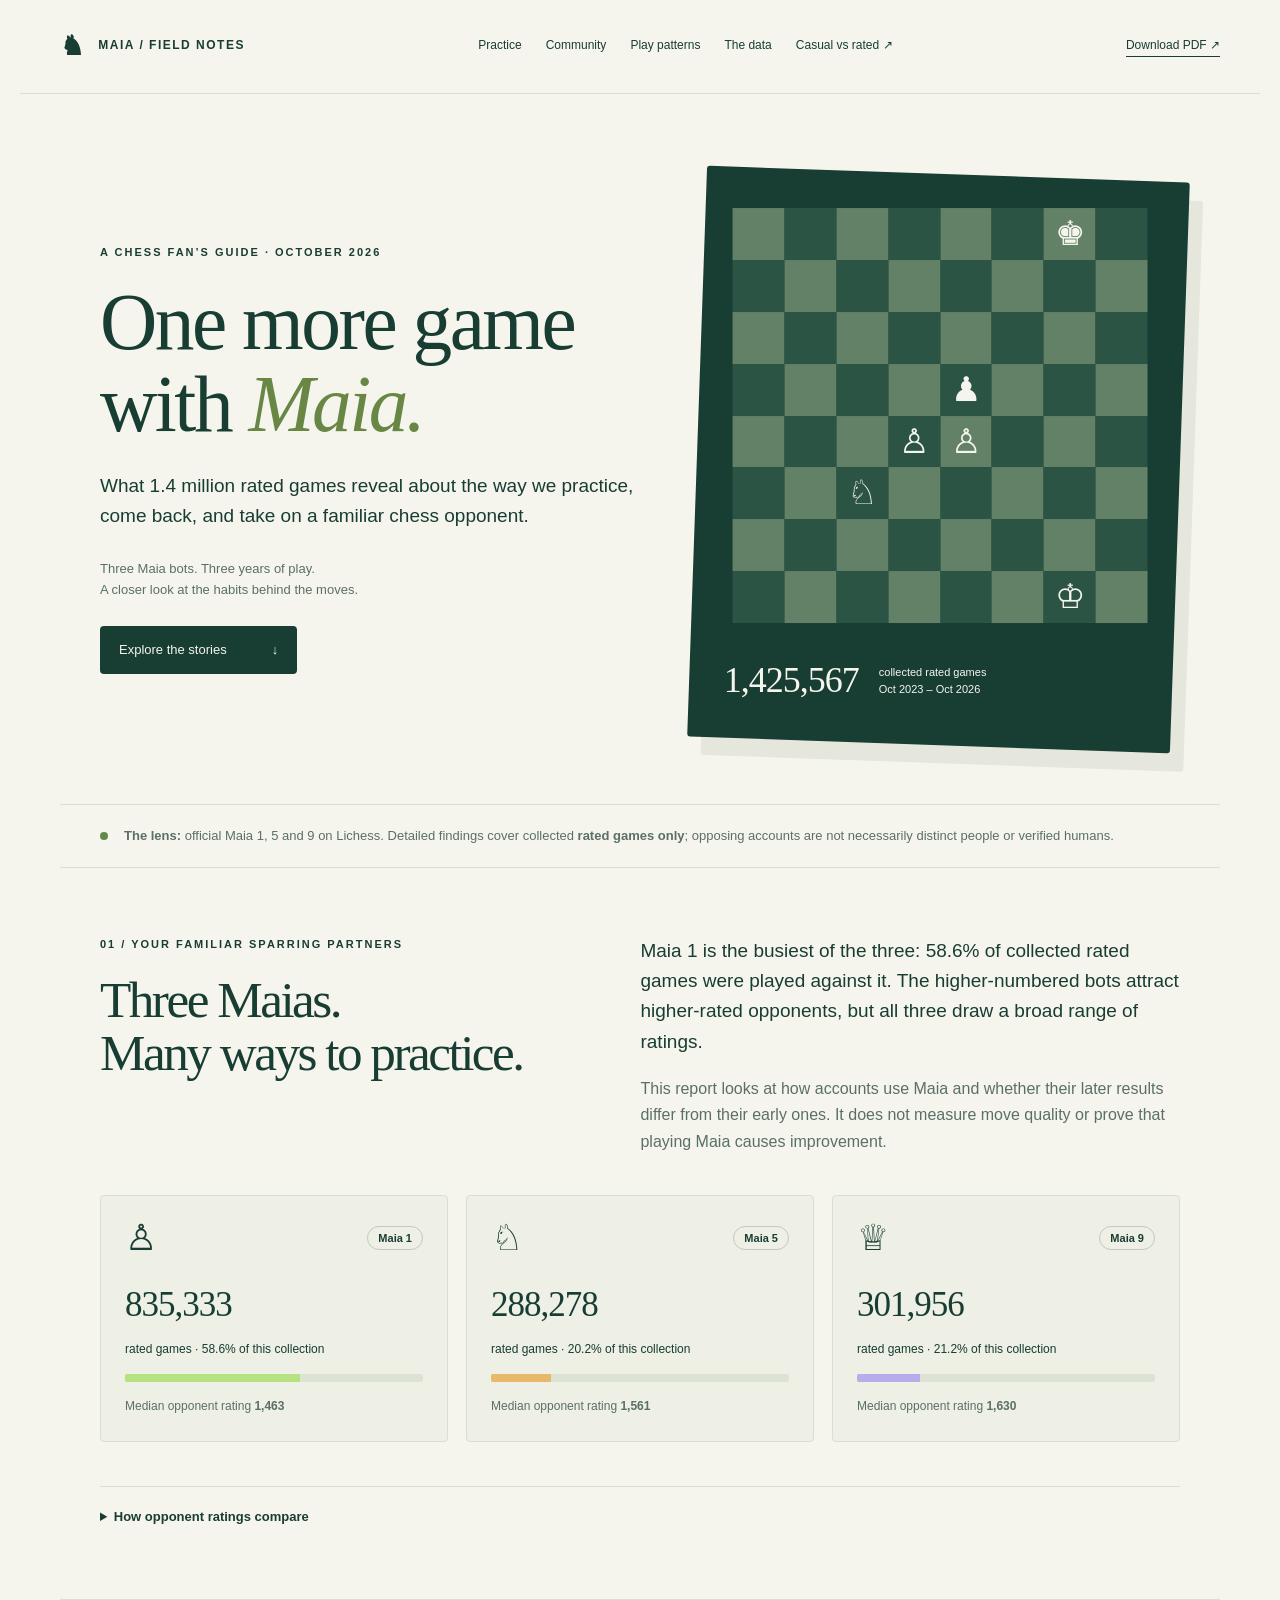
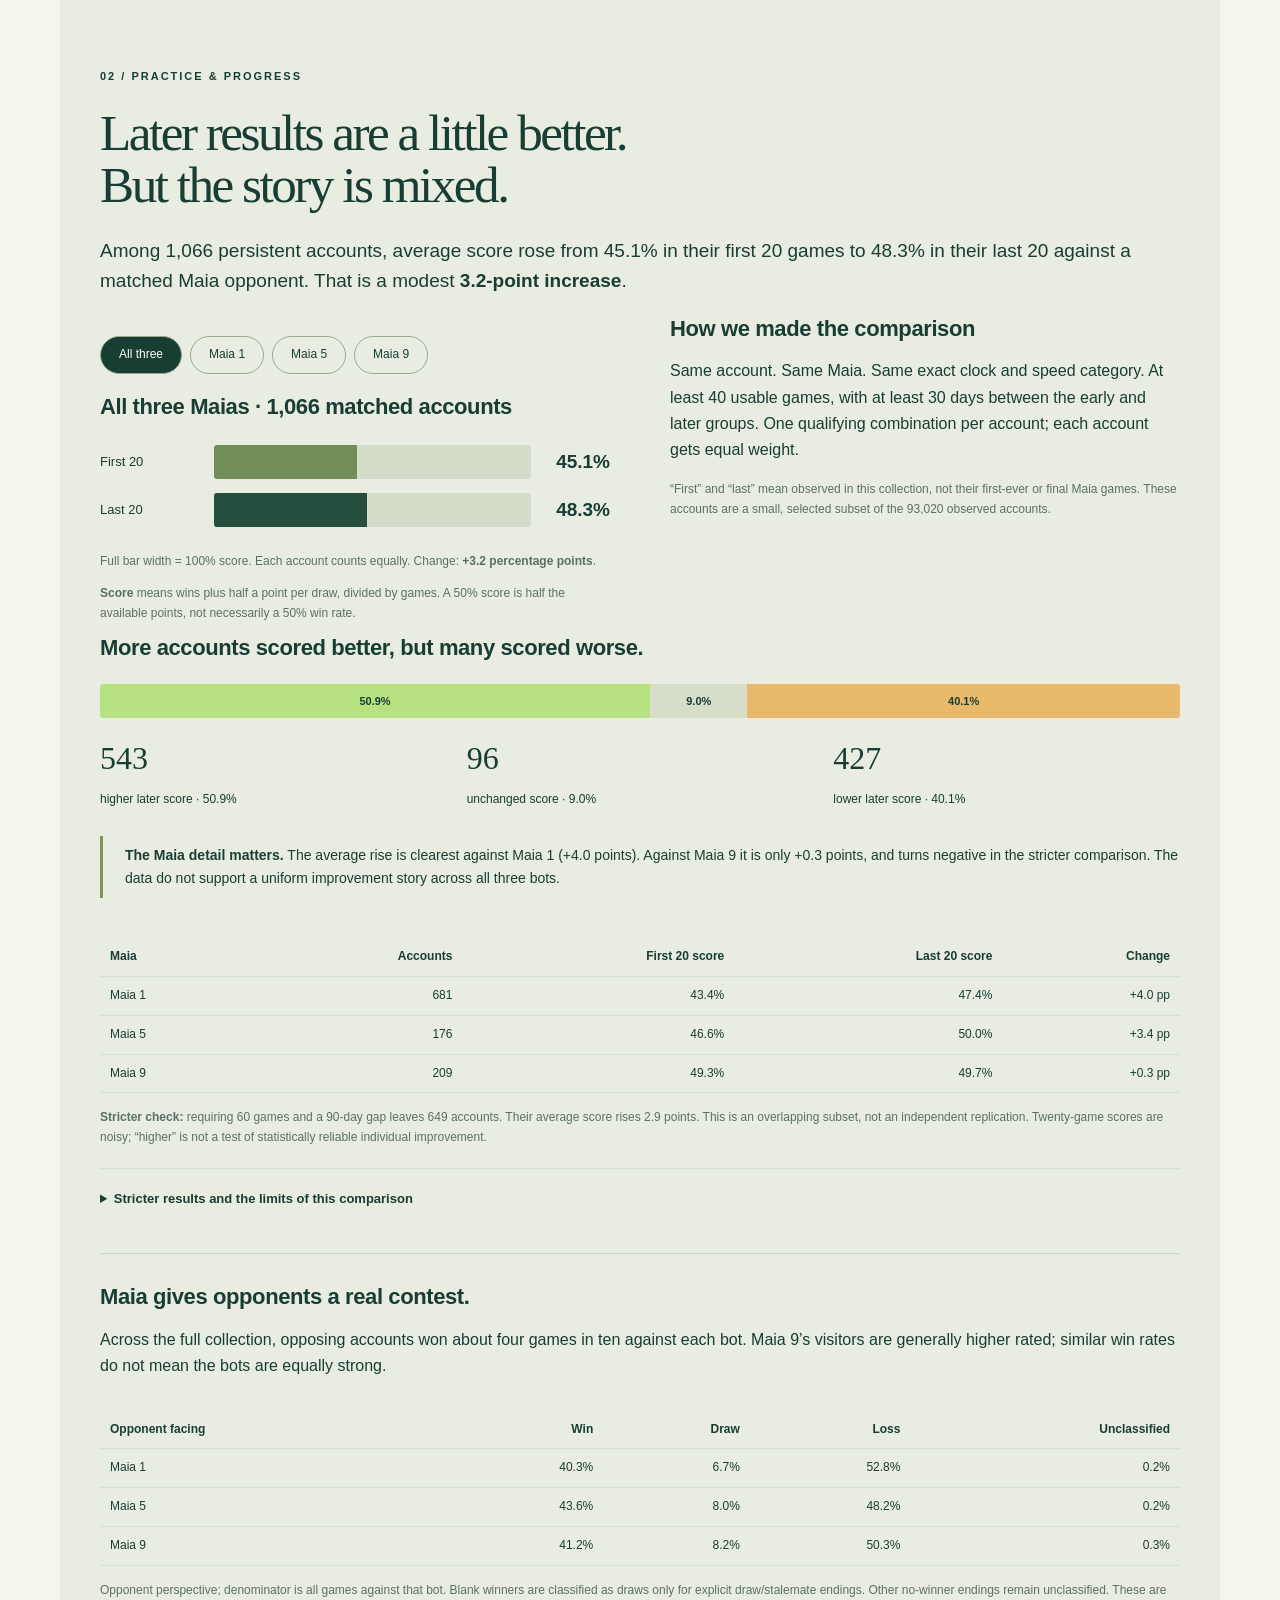
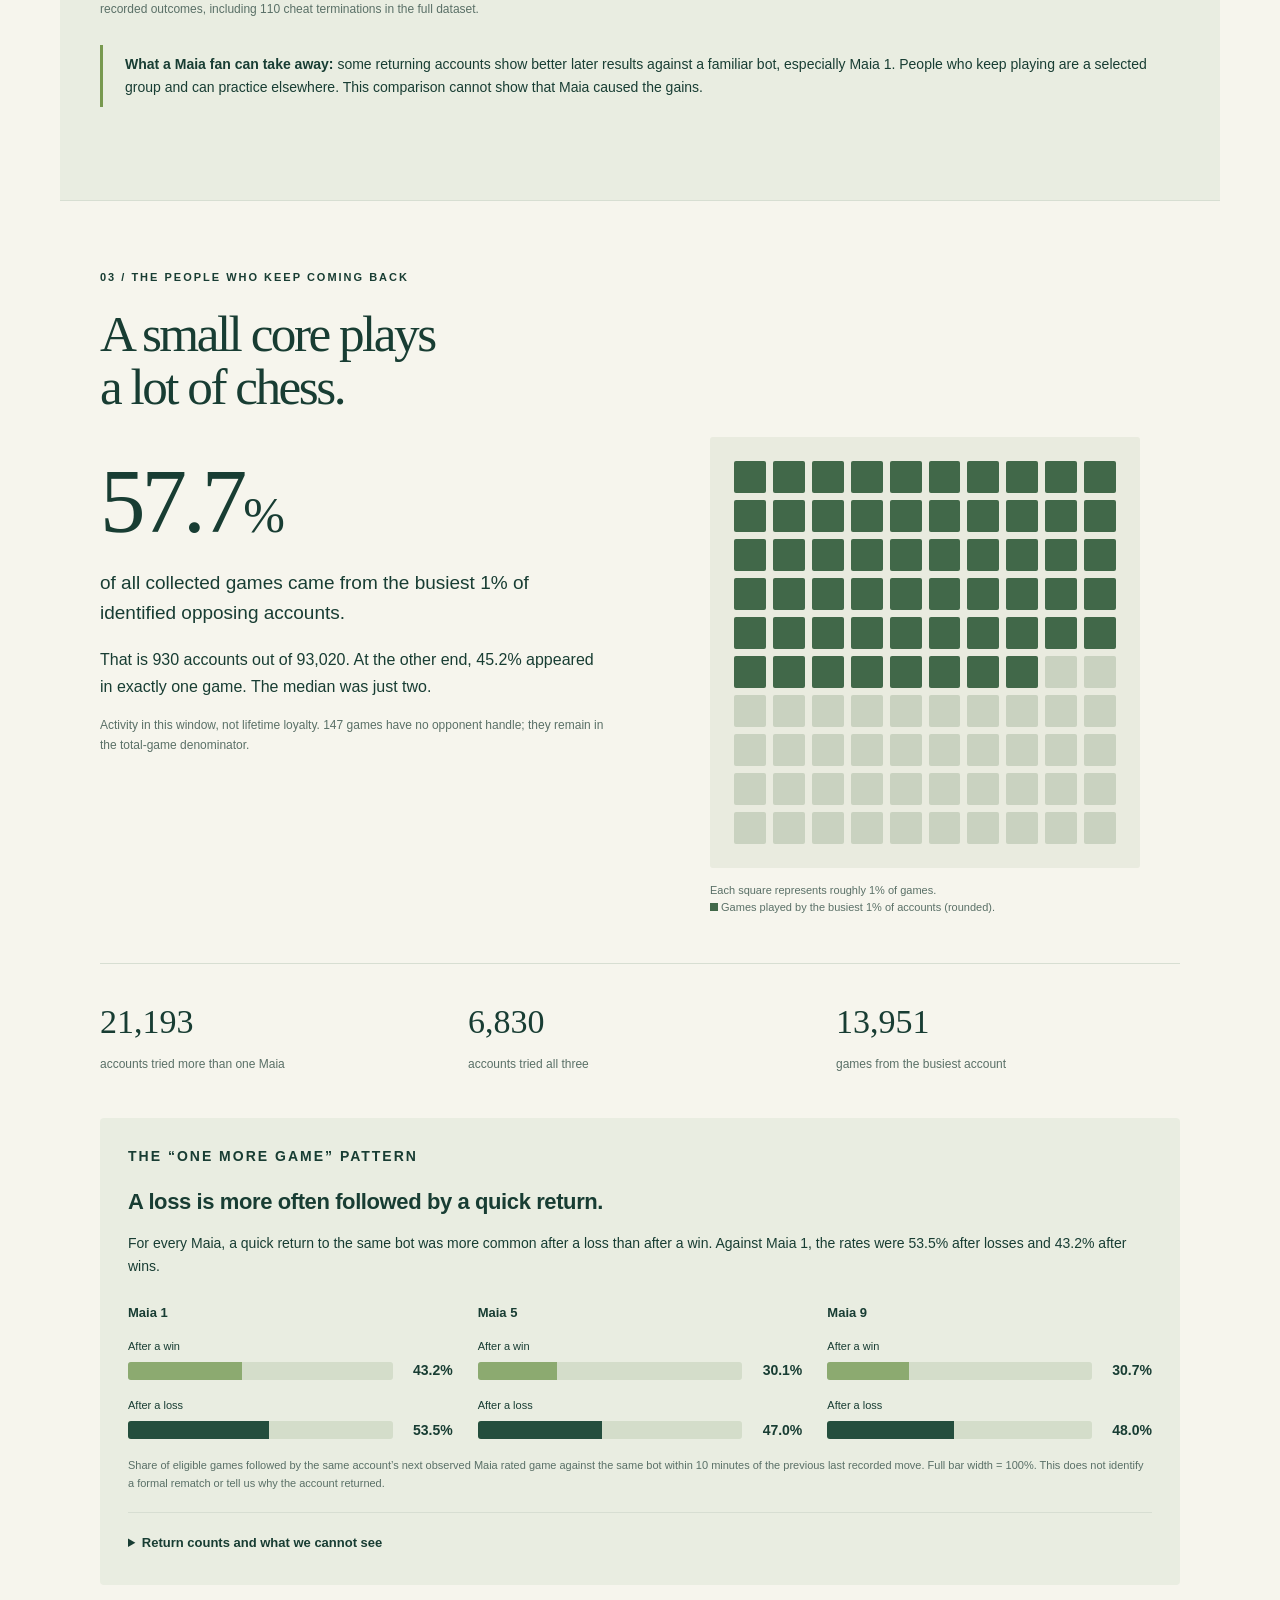
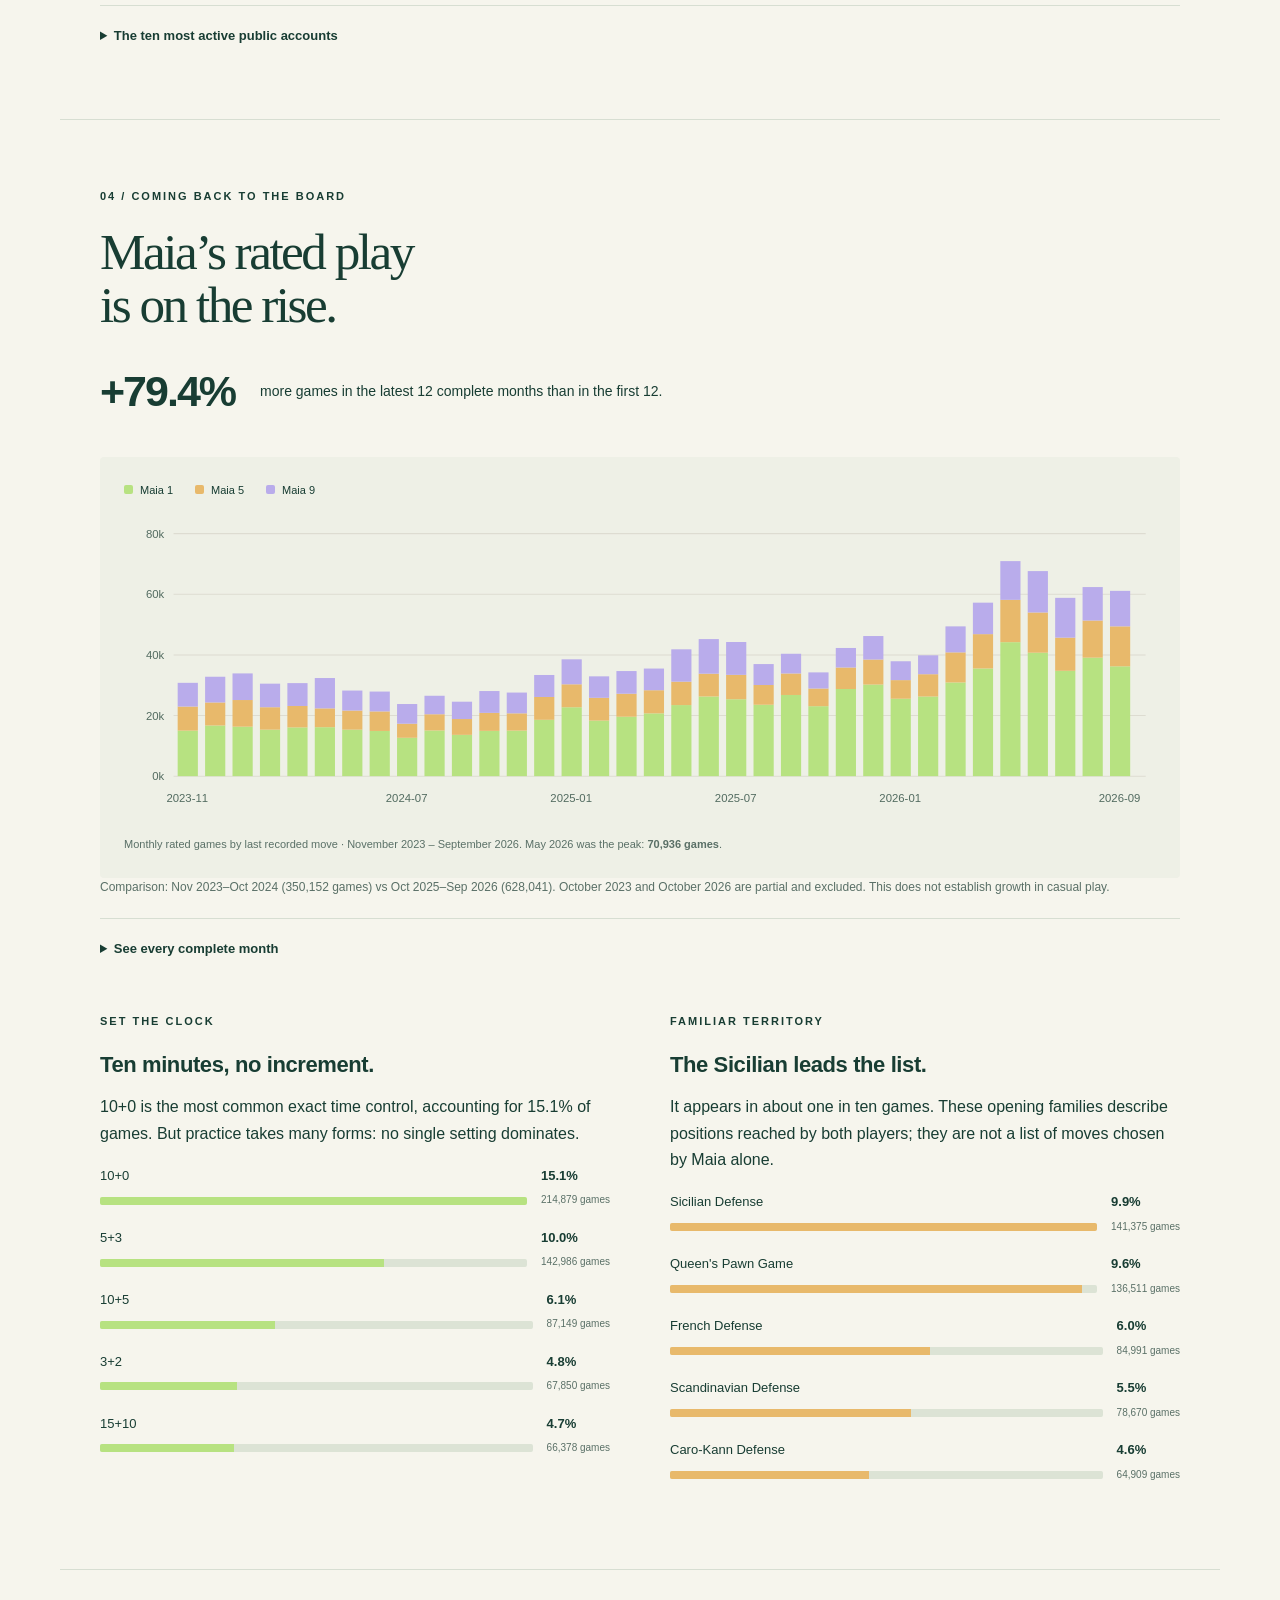
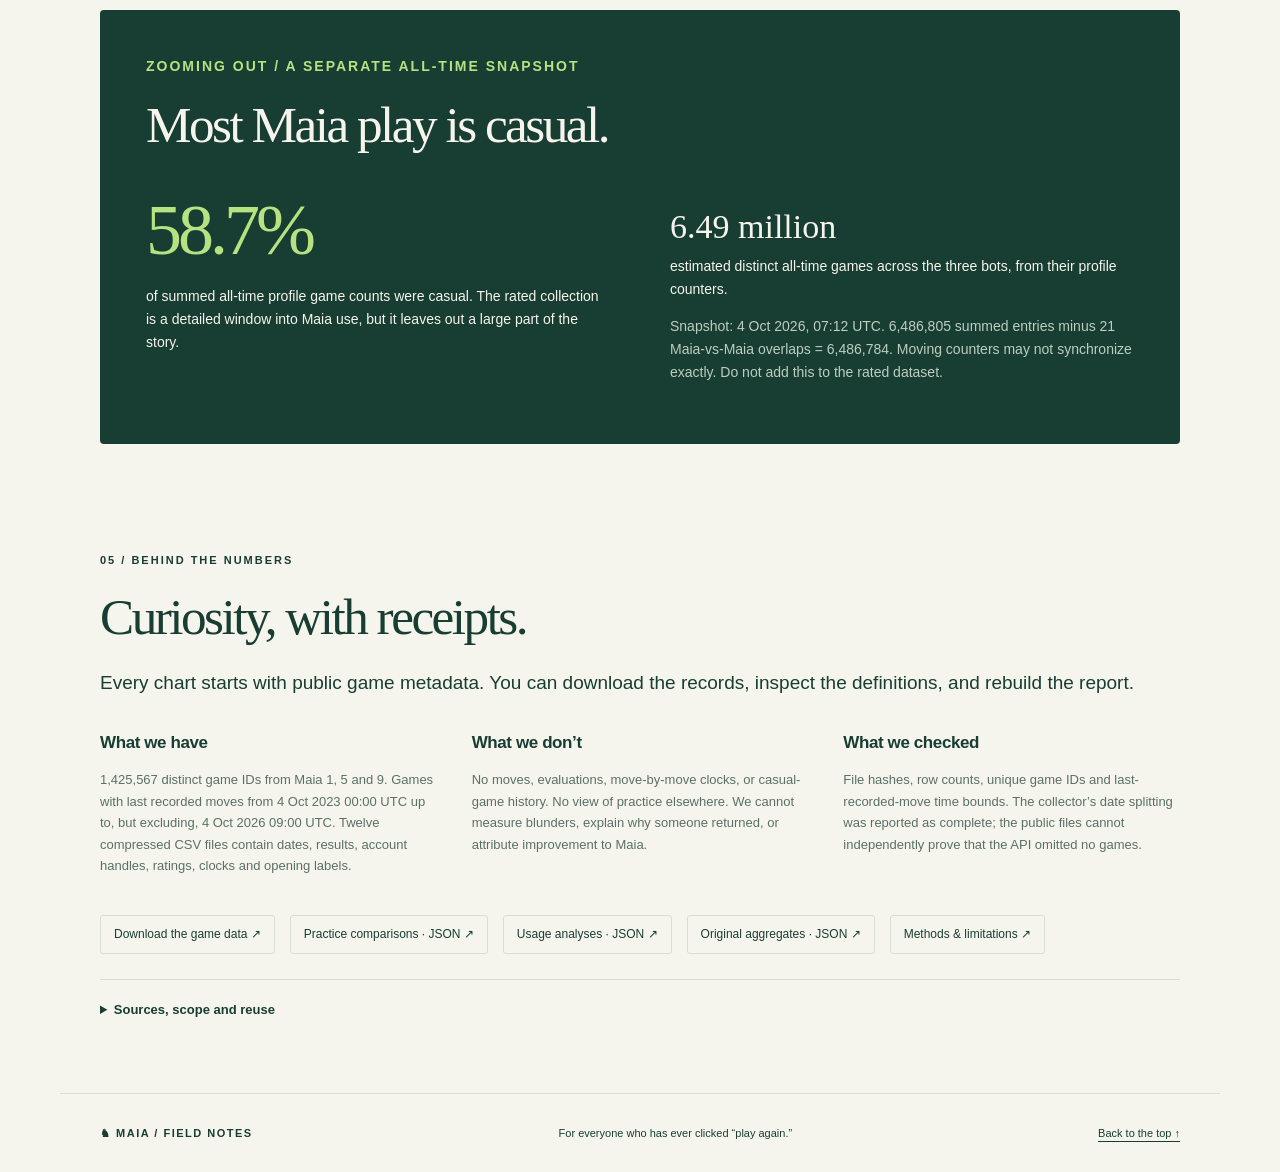
==== commit 3038381b: "Compare casual and rated Maia habits with matched account analyses" ====
--- a/index.html
+++ b/index.html
@@ -1,12 +1,12 @@
 <!doctype html>
-<html lang="en"><head><meta charset="utf-8"><meta name="viewport" content="width=device-width,initial-scale=1"><meta name="description" content="How chess fans use Maia: practice habits, repeat play and changes in results across 1.4 million rated Lichess games."><meta name="theme-color" content="#163c32"><title>One more game with Maia — Maia Field Notes</title><style>:root{--paper:#f6f5ed;--ink:#183d33;--muted:#5a7067;--green:#b7e281;--gold:#e8b96b;--lavender:#b9aceb;--line:#d7ded2}*{box-sizing:border-box}html{scroll-behavior:smooth;scroll-padding-top:24px}body{margin:0;background:var(--paper);color:var(--ink);font:16px/1.65 -apple-system,BlinkMacSystemFont,"Segoe UI",sans-serif}a{color:inherit;text-underline-offset:4px}a:hover{text-decoration-thickness:2px}button,a,summary{touch-action:manipulation}button:focus-visible,a:focus-visible,summary:focus-visible{outline:3px solid #9c4a16;outline-offset:5px}.skip{position:absolute;left:10px;top:-100px;background:white;padding:10px;z-index:9}.skip:focus{top:10px}.masthead{max-width:1240px;margin:auto;display:flex;align-items:center;justify-content:space-between;padding:24px 40px;border-bottom:1px solid var(--line);font-size:12px}.brand{font-weight:800;letter-spacing:1.5px;text-decoration:none;white-space:nowrap}.brand span{font-size:27px;vertical-align:middle;margin-right:8px}nav{display:flex;gap:24px}nav a{text-decoration:none}.download{border-bottom:1px solid;text-decoration:none}main{max-width:1160px;margin:auto}.hero{display:grid;grid-template-columns:1.12fr 1fr;gap:56px;padding:80px 40px 60px;align-items:center}.eyebrow{font-size:11px;line-height:1.5;letter-spacing:2px;text-transform:uppercase;font-weight:800;margin:0 0 22px}h1,h2,h3,p,figure{margin-top:0}h1,h2{font-family:Georgia,"Times New Roman",serif;font-weight:400;letter-spacing:-2.5px;line-height:1.03}h1{font-size:clamp(60px,6.2vw,85px);margin-bottom:25px}h1 em{color:#688744;font-weight:400}h2{font-size:clamp(38px,4vw,53px);margin-bottom:24px}h3{font-size:22px;line-height:1.2;letter-spacing:-.4px;margin-bottom:16px}.dek,.body-large{font-size:19px;line-height:1.6}.hero-note{font-size:13px;color:var(--muted);margin:26px 0}.button{display:inline-flex;gap:45px;align-items:center;background:var(--ink);color:var(--paper);padding:13px 19px;border-radius:4px;text-decoration:none;font-size:13px}.hero-art{background:var(--ink);padding:34px;border-radius:3px;transform:rotate(2deg);box-shadow:14px 18px 0 #e6e7dc}.board{display:grid;grid-template-columns:repeat(8,1fr);aspect-ratio:1;transform:rotate(-2deg)}.board span{aspect-ratio:1;background:#628167;display:flex;align-items:center;justify-content:center;font-family:Georgia,serif;color:var(--paper);font-size:34px;line-height:1}.board span:nth-child(16n+2),.board span:nth-child(16n+4),.board span:nth-child(16n+6),.board span:nth-child(16n+8),.board span:nth-child(16n+9),.board span:nth-child(16n+11),.board span:nth-child(16n+13),.board span:nth-child(16n+15){background:#2b5445}.art-caption{display:flex;align-items:center;gap:20px;color:var(--paper);padding-top:28px;transform:rotate(-2deg)}.art-caption b{font-family:Georgia,serif;font-size:36px;font-weight:400;letter-spacing:-1px}.art-caption span{font-size:11px;line-height:1.5}.scope-strip{display:flex;gap:16px;align-items:center;padding:20px 40px;border-top:1px solid var(--line);border-bottom:1px solid var(--line);font-size:13px;color:var(--muted)}.scope-strip p{margin:0}.live-dot{width:8px;height:8px;background:#64884a;border-radius:50%;flex-shrink:0}.section{padding:68px 40px;border-bottom:1px solid var(--line)}.intro{display:grid;grid-template-columns:1fr 1.1fr;gap:24px 50px}.intro .bot-grid,.intro details{grid-column:1/-1}.muted,.small,figcaption{color:var(--muted)}.small{font-size:12px;line-height:1.65}.bot-grid{display:grid;grid-template-columns:repeat(3,1fr);gap:18px}.bot-card{padding:24px;border:1px solid var(--line);border-radius:4px;background:#eeefe5}.bot-top{display:flex;justify-content:space-between;align-items:center;margin-bottom:20px}.piece{font-size:36px;line-height:1}.chip{font-size:11px;font-weight:700;border:1px solid #bfcbbc;padding:2px 10px;border-radius:20px}.bot-card strong{font-family:Georgia,serif;font-size:35px;font-weight:400;letter-spacing:-1px}.bot-card p{font-size:12px;margin:6px 0 14px}.mini-track,.track{height:8px;background:#dce3d5;border-radius:2px;overflow:hidden}.mini-track i,.track i{height:100%;display:block}.bot-card .small{margin:15px 0 0}details{margin-top:20px;border-top:1px solid var(--line);padding-top:15px}summary{font-size:13px;font-weight:700;cursor:pointer;padding:4px 0}details>p{margin-top:14px}.two-col{display:grid;grid-template-columns:1fr 1fr;gap:60px;align-items:start}.big-number{font-family:Georgia,serif;font-size:91px;line-height:1.1;letter-spacing:-4px;margin:15px 0}.big-number span{font-size:50px}.dot-grid{display:grid;grid-template-columns:repeat(10,1fr);gap:7px;padding:24px;background:#e9ebdf;border-radius:3px}.dot-grid i{aspect-ratio:1;background:#c9d2c0;border-radius:2px}.dot-grid i.filled{background:#416849}figcaption{font-size:11px;line-height:1.6;margin-top:14px}.key-square{display:inline-block;background:#416849;width:8px;height:8px}.fact-row{display:grid;grid-template-columns:repeat(3,1fr);gap:24px;border-top:1px solid var(--line);padding-top:30px;margin-top:30px}.fact-row b{font-family:Georgia,serif;font-size:34px;display:block;font-weight:400}.fact-row span{font-size:12px;color:var(--muted)}.growth-note{display:flex;gap:25px;align-items:center;max-width:570px;margin-bottom:30px}.growth-note strong{font-size:43px;white-space:nowrap;letter-spacing:-2px}.growth-note p{font-size:14px;margin:0}.chart{background:#eef0e6;padding:24px;margin:0;border-radius:4px}.chart svg{width:100%;height:auto;display:block}.chart text{font:11px -apple-system,BlinkMacSystemFont,sans-serif;fill:#526b60}.legend{display:flex;gap:22px;font-size:11px;margin-bottom:14px;flex-wrap:wrap}.legend span{display:flex;gap:7px;align-items:center}.legend i{width:9px;height:9px;border-radius:2px}.patterns-grid{margin-top:50px}.bar-row{display:grid;grid-template-columns:1fr auto;gap:6px 14px;margin:18px 0;font-size:13px}.bar-row b{font-weight:600}.bar-row small{color:var(--muted);font-size:10px;white-space:nowrap}.bar-row .track{align-self:center}.context-band{margin:40px;background:var(--ink);color:var(--paper);padding:46px;border-radius:4px}.context-band .eyebrow{color:var(--green)}.context-band .big-number{color:var(--green);font-size:72px}.context-band .small{color:#bdcec1}.context-band p{font-size:14px}.context-stat b{font-family:Georgia,serif;font-size:34px;font-weight:400}.context-stat{padding-top:23px}.method-grid{display:grid;grid-template-columns:repeat(3,1fr);gap:35px;margin-top:35px}.method-grid h3{font-size:17px}.method-grid p{font-size:13px;color:var(--muted)}.data-links{display:flex;gap:15px;flex-wrap:wrap;font-size:12px;margin:25px 0}.data-links a{border:1px solid var(--line);padding:9px 13px;border-radius:3px;text-decoration:none}.table-scroll{overflow-x:auto}table{width:100%;border-collapse:collapse;font-size:12px;font-variant-numeric:tabular-nums;margin:15px 0}th,td{text-align:right;padding:9px 10px;border-bottom:1px solid var(--line)}th:first-child,td:first-child{text-align:left}th{font-weight:700;white-space:nowrap}footer{max-width:1160px;margin:0 auto;padding:30px 40px;display:flex;justify-content:space-between;gap:20px;align-items:center;font-size:11px}footer p{margin:0}.learning{background:#e9ede1}.callout{border-left:3px solid #78994f;padding:8px 0 8px 22px;margin:25px 0;font-size:14px}.filter{display:flex;gap:8px;margin:20px 0;flex-wrap:wrap}.filter button{font:inherit;font-size:12px;padding:8px 18px;border:1px solid #9aa98e;background:transparent;border-radius:30px;color:var(--ink);cursor:pointer}.filter button[aria-pressed="true"]{background:var(--ink);color:white}.score-chart{margin:25px 0}.score-row{display:grid;grid-template-columns:100px 1fr 65px;gap:14px;align-items:center;margin:14px 0;font-size:13px}.score-track{height:34px;background:#d4ddca;border-radius:3px;overflow:hidden}.score-track i{height:100%;display:block;background:#718e58}.score-row:last-child .score-track i{background:#244e3d}.score-row strong{text-align:right;font-size:19px}.distribution{display:flex;height:34px;border-radius:3px;overflow:hidden;margin:22px 0 14px}.distribution span{display:flex;align-items:center;justify-content:center;font-size:11px;font-weight:700}.result-grid{display:grid;grid-template-columns:repeat(3,1fr);gap:20px}.result-grid b{font-family:Georgia,serif;font-size:32px;font-weight:400;display:block}.result-grid span{font-size:12px}.outcomes{margin-top:40px;padding-top:30px;border-top:1px solid #cbd5c0}[hidden]{display:none!important}
+<html lang="en"><head><meta charset="utf-8"><meta name="viewport" content="width=device-width,initial-scale=1"><meta name="description" content="How chess fans use Maia: practice habits, repeat play and changes in results across 1.4 million rated Lichess games."><meta name="theme-color" content="#163c32"><title>One more game with Maia — Maia Field Notes</title><style>:root{--paper:#f6f5ed;--ink:#183d33;--muted:#5a7067;--green:#b7e281;--gold:#e8b96b;--lavender:#b9aceb;--line:#d7ded2}*{box-sizing:border-box}html{scroll-behavior:smooth;scroll-padding-top:24px}body{margin:0;background:var(--paper);color:var(--ink);font:16px/1.65 -apple-system,BlinkMacSystemFont,"Segoe UI",sans-serif}a{color:inherit;text-underline-offset:4px}a:hover{text-decoration-thickness:2px}button,a,summary{touch-action:manipulation}button:focus-visible,a:focus-visible,summary:focus-visible{outline:3px solid #9c4a16;outline-offset:5px}.skip{position:absolute;left:10px;top:-100px;background:white;padding:10px;z-index:9}.skip:focus{top:10px}.masthead{max-width:1240px;margin:auto;display:flex;align-items:center;justify-content:space-between;padding:24px 40px;border-bottom:1px solid var(--line);font-size:12px}.brand{font-weight:800;letter-spacing:1.5px;text-decoration:none;white-space:nowrap}.brand span{font-size:27px;vertical-align:middle;margin-right:8px}nav{display:flex;gap:24px;flex-wrap:wrap}nav a{text-decoration:none}.download{border-bottom:1px solid;text-decoration:none}main{max-width:1160px;margin:auto}.hero{display:grid;grid-template-columns:1.12fr 1fr;gap:56px;padding:80px 40px 60px;align-items:center}.eyebrow{font-size:11px;line-height:1.5;letter-spacing:2px;text-transform:uppercase;font-weight:800;margin:0 0 22px}h1,h2,h3,p,figure{margin-top:0}h1,h2{font-family:Georgia,"Times New Roman",serif;font-weight:400;letter-spacing:-2.5px;line-height:1.03}h1{font-size:clamp(60px,6.2vw,85px);margin-bottom:25px}h1 em{color:#688744;font-weight:400}h2{font-size:clamp(38px,4vw,53px);margin-bottom:24px}h3{font-size:22px;line-height:1.2;letter-spacing:-.4px;margin-bottom:16px}.dek,.body-large{font-size:19px;line-height:1.6}.hero-note{font-size:13px;color:var(--muted);margin:26px 0}.button{display:inline-flex;gap:45px;align-items:center;background:var(--ink);color:var(--paper);padding:13px 19px;border-radius:4px;text-decoration:none;font-size:13px}.hero-art{background:var(--ink);padding:34px;border-radius:3px;transform:rotate(2deg);box-shadow:14px 18px 0 #e6e7dc}.board{display:grid;grid-template-columns:repeat(8,1fr);aspect-ratio:1;transform:rotate(-2deg)}.board span{aspect-ratio:1;background:#628167;display:flex;align-items:center;justify-content:center;font-family:Georgia,serif;color:var(--paper);font-size:34px;line-height:1}.board span:nth-child(16n+2),.board span:nth-child(16n+4),.board span:nth-child(16n+6),.board span:nth-child(16n+8),.board span:nth-child(16n+9),.board span:nth-child(16n+11),.board span:nth-child(16n+13),.board span:nth-child(16n+15){background:#2b5445}.art-caption{display:flex;align-items:center;gap:20px;color:var(--paper);padding-top:28px;transform:rotate(-2deg)}.art-caption b{font-family:Georgia,serif;font-size:36px;font-weight:400;letter-spacing:-1px}.art-caption span{font-size:11px;line-height:1.5}.scope-strip{display:flex;gap:16px;align-items:center;padding:20px 40px;border-top:1px solid var(--line);border-bottom:1px solid var(--line);font-size:13px;color:var(--muted)}.scope-strip p{margin:0}.live-dot{width:8px;height:8px;background:#64884a;border-radius:50%;flex-shrink:0}.section{padding:68px 40px;border-bottom:1px solid var(--line)}.intro{display:grid;grid-template-columns:1fr 1.1fr;gap:24px 50px}.intro .bot-grid,.intro details{grid-column:1/-1}.muted,.small,figcaption{color:var(--muted)}.small{font-size:12px;line-height:1.65}.bot-grid{display:grid;grid-template-columns:repeat(3,1fr);gap:18px}.bot-card{padding:24px;border:1px solid var(--line);border-radius:4px;background:#eeefe5}.bot-top{display:flex;justify-content:space-between;align-items:center;margin-bottom:20px}.piece{font-size:36px;line-height:1}.chip{font-size:11px;font-weight:700;border:1px solid #bfcbbc;padding:2px 10px;border-radius:20px}.bot-card strong{font-family:Georgia,serif;font-size:35px;font-weight:400;letter-spacing:-1px}.bot-card p{font-size:12px;margin:6px 0 14px}.mini-track,.track{height:8px;background:#dce3d5;border-radius:2px;overflow:hidden}.mini-track i,.track i{height:100%;display:block}.bot-card .small{margin:15px 0 0}details{margin-top:20px;border-top:1px solid var(--line);padding-top:15px}summary{font-size:13px;font-weight:700;cursor:pointer;padding:4px 0}details>p{margin-top:14px}.two-col{display:grid;grid-template-columns:1fr 1fr;gap:60px;align-items:start}.big-number{font-family:Georgia,serif;font-size:91px;line-height:1.1;letter-spacing:-4px;margin:15px 0}.big-number span{font-size:50px}.dot-grid{display:grid;grid-template-columns:repeat(10,1fr);gap:7px;padding:24px;background:#e9ebdf;border-radius:3px}.dot-grid i{aspect-ratio:1;background:#c9d2c0;border-radius:2px}.dot-grid i.filled{background:#416849}figcaption{font-size:11px;line-height:1.6;margin-top:14px}.key-square{display:inline-block;background:#416849;width:8px;height:8px}.fact-row{display:grid;grid-template-columns:repeat(3,1fr);gap:24px;border-top:1px solid var(--line);padding-top:30px;margin-top:30px}.fact-row b{font-family:Georgia,serif;font-size:34px;display:block;font-weight:400}.fact-row span{font-size:12px;color:var(--muted)}.growth-note{display:flex;gap:25px;align-items:center;max-width:570px;margin-bottom:30px}.growth-note strong{font-size:43px;white-space:nowrap;letter-spacing:-2px}.growth-note p{font-size:14px;margin:0}.chart{background:#eef0e6;padding:24px;margin:0;border-radius:4px}.chart svg{width:100%;height:auto;display:block}.chart text{font:11px -apple-system,BlinkMacSystemFont,sans-serif;fill:#526b60}.legend{display:flex;gap:22px;font-size:11px;margin-bottom:14px;flex-wrap:wrap}.legend span{display:flex;gap:7px;align-items:center}.legend i{width:9px;height:9px;border-radius:2px}.patterns-grid{margin-top:50px}.bar-row{display:grid;grid-template-columns:1fr auto;gap:6px 14px;margin:18px 0;font-size:13px}.bar-row b{font-weight:600}.bar-row small{color:var(--muted);font-size:10px;white-space:nowrap}.bar-row .track{align-self:center}.context-band{margin:40px;background:var(--ink);color:var(--paper);padding:46px;border-radius:4px}.context-band .eyebrow{color:var(--green)}.context-band .big-number{color:var(--green);font-size:72px}.context-band .small{color:#bdcec1}.context-band p{font-size:14px}.context-stat b{font-family:Georgia,serif;font-size:34px;font-weight:400}.context-stat{padding-top:23px}.method-grid{display:grid;grid-template-columns:repeat(3,1fr);gap:35px;margin-top:35px}.method-grid h3{font-size:17px}.method-grid p{font-size:13px;color:var(--muted)}.data-links{display:flex;gap:15px;flex-wrap:wrap;font-size:12px;margin:25px 0}.data-links a{border:1px solid var(--line);padding:9px 13px;border-radius:3px;text-decoration:none}.table-scroll{overflow-x:auto}table{width:100%;border-collapse:collapse;font-size:12px;font-variant-numeric:tabular-nums;margin:15px 0}th,td{text-align:right;padding:9px 10px;border-bottom:1px solid var(--line)}th:first-child,td:first-child{text-align:left}th{font-weight:700;white-space:nowrap}footer{max-width:1160px;margin:0 auto;padding:30px 40px;display:flex;justify-content:space-between;gap:20px;align-items:center;font-size:11px}footer p{margin:0}.learning{background:#e9ede1}.callout{border-left:3px solid #78994f;padding:8px 0 8px 22px;margin:25px 0;font-size:14px}.filter{display:flex;gap:8px;margin:20px 0;flex-wrap:wrap}.filter button{font:inherit;font-size:12px;padding:8px 18px;border:1px solid #9aa98e;background:transparent;border-radius:30px;color:var(--ink);cursor:pointer}.filter button[aria-pressed="true"]{background:var(--ink);color:white}.score-chart{margin:25px 0}.score-row{display:grid;grid-template-columns:100px 1fr 65px;gap:14px;align-items:center;margin:14px 0;font-size:13px}.score-track{height:34px;background:#d4ddca;border-radius:3px;overflow:hidden}.score-track i{height:100%;display:block;background:#718e58}.score-row:last-child .score-track i{background:#244e3d}.score-row strong{text-align:right;font-size:19px}.distribution{display:flex;height:34px;border-radius:3px;overflow:hidden;margin:22px 0 14px}.distribution span{display:flex;align-items:center;justify-content:center;font-size:11px;font-weight:700}.result-grid{display:grid;grid-template-columns:repeat(3,1fr);gap:20px}.result-grid b{font-family:Georgia,serif;font-size:32px;font-weight:400;display:block}.result-grid span{font-size:12px}.outcomes{margin-top:40px;padding-top:30px;border-top:1px solid #cbd5c0}[hidden]{display:none!important}
 @media(max-width:760px){.masthead{padding:18px 22px;flex-wrap:wrap;gap:15px}.masthead nav{order:3;width:100%;gap:25px}.brand{font-size:10px}.download{font-size:10px}.hero{grid-template-columns:1fr;padding:42px 24px;gap:35px}h1{font-size:65px}.hero-art{max-width:420px;width:100%;justify-self:center;padding:26px}.hero-note{margin:20px 0}.hero-art .board span{font-size:30px}.art-caption b{font-size:33px}.section{padding:42px 24px}.scope-strip{padding:20px 24px}.intro,.two-col{grid-template-columns:1fr;gap:24px}.bot-grid{gap:10px}.bot-card{padding:15px 10px}.bot-card strong{font-size:26px}.piece{font-size:27px}.bot-top{gap:4px}.chip{padding:2px 5px;font-size:10px}.bot-card p{font-size:10px}.fact-row{gap:14px}.fact-row b{font-size:29px}.fact-row span{font-size:11px}.big-number{font-size:75px}.dot-grid{max-width:400px;margin:auto}figure{margin-left:0;margin-right:0}.chart{padding:12px}.chart svg{min-width:580px}.chart{overflow-x:auto}.growth-note strong{font-size:36px}.context-band{margin:24px;padding:28px}.context-band .big-number{font-size:60px}.method-grid{grid-template-columns:1fr;gap:15px}.method-grid p{font-size:14px}.result-grid{gap:10px}.result-grid b{font-size:27px}.score-row{grid-template-columns:75px 1fr 55px;font-size:12px;gap:8px}footer{padding:25px 24px;flex-wrap:wrap}footer p{order:3;width:100%}}
 @media(prefers-reduced-motion:reduce){html{scroll-behavior:auto}}
 @media print{@page{size:A4;margin:14mm}*{-webkit-print-color-adjust:exact;print-color-adjust:exact}html{scroll-behavior:auto}body{font-size:10px;line-height:1.5}.masthead,footer,.button,.filter,.skip,details{display:none!important}main{max-width:none}.hero{padding:15px 0 30px;gap:30px;grid-template-columns:1.1fr 1fr}h1{font-size:49px;letter-spacing:-2px}h2{font-size:33px;letter-spacing:-1px}h3{font-size:17px}.hero .dek,.body-large{font-size:13px}.hero-note{font-size:10px}.hero-art{padding:22px;box-shadow:8px 10px 0 #e6e7dc}.board span{font-size:23px}.art-caption{gap:13px;padding-top:18px}.art-caption b{font-size:25px}.art-caption span{font-size:8px}.eyebrow{font-size:8px;margin-bottom:15px}.scope-strip{padding:12px 0;font-size:9px}.section{padding:28px 0;break-before:page;border:0}.intro{break-before:auto;gap:18px;grid-template-columns:1fr 1.1fr}.bot-grid{gap:12px}.bot-card{padding:15px}.bot-card strong{font-size:27px}.bot-card p{font-size:9px}.bot-top{margin-bottom:12px}.piece{font-size:26px}.small{font-size:9px}.learning{background:transparent}.learning .two-col{gap:35px}.score-track{height:26px}.score-row{font-size:11px}.score-row strong{font-size:15px}.big-number{font-size:65px}.community .two-col{gap:40px}.dot-grid{gap:5px;padding:18px;max-width:285px}.fact-row{padding-top:15px;margin-top:15px}.fact-row b{font-size:27px}.fact-row span{font-size:9px}.callout{font-size:10px;margin:15px 0}.result-grid b{font-size:26px}.result-grid span{font-size:10px}.growth-note{margin-bottom:20px}.growth-note strong{font-size:32px}.growth-note p{font-size:11px}.chart{padding:16px}.chart svg{max-height:195px}.legend,figcaption{font-size:9px}.patterns-grid{margin-top:30px;gap:30px}.patterns-grid p{font-size:10px}.bar-row{font-size:10px;margin:10px 0}.bar-row small{font-size:8px}.context-band{break-before:page;margin:0;padding:30px}.context-band .big-number{font-size:55px}.context-band p{font-size:11px}.context-stat b{font-size:26px}.methods{break-before:auto;padding-top:30px}.methods .body-large{font-size:12px}.method-grid{gap:25px;margin-top:25px}.method-grid h3{font-size:13px}.method-grid p{font-size:9px}.data-links{font-size:9px;gap:10px}.data-links a{padding:6px 10px}.outcomes{margin-top:25px;padding-top:20px}.print-note{display:block}figure,.bot-card,.fact-row,.result-grid,.score-chart,.callout{break-inside:avoid}h2,h3{break-after:avoid}}
 .rematch{margin-top:42px;padding:28px;background:#e9ede1;border-radius:4px}.rematch h4{margin:10px 0;font-size:13px}.rematch-chart{display:grid;grid-template-columns:repeat(3,1fr);gap:25px}.rematch .score-row{grid-template-columns:1fr 50px;gap:4px 10px;font-size:11px}.rematch .score-row .score-track{grid-column:1;grid-row:2;height:18px}.rematch .score-row strong{grid-column:2;grid-row:2;font-size:14px}.rematch .score-row span{grid-column:1/-1}.rematch p{font-size:14px}.rematch .small{font-size:11px}@media(max-width:760px){.rematch{padding:20px}.rematch-chart{grid-template-columns:1fr;gap:5px}}@media print{.rematch{padding:22px;margin-top:30px}.rematch p{font-size:10px}.rematch .small{font-size:9px}.rematch-chart{gap:20px}.rematch .score-row{font-size:9px}.learning .outcomes{break-before:page;padding-top:25px}.learning{padding-bottom:0}.community{break-before:page}.result-grid{break-inside:avoid}}
 @media print{.learning .outcomes{break-before:auto}.learning .body-large{font-size:12px}.learning h2{font-size:31px}.learning p{margin-bottom:10px}.learning .score-chart{margin:15px 0}.learning .score-row{margin:9px 0}.learning .distribution{margin:15px 0 10px;height:25px}.learning .callout{margin:13px 0;font-size:9px}.learning table{font-size:10px;margin:10px 0}.learning th,.learning td{padding:5px 8px}.learning .outcomes{margin-top:18px;padding-top:16px}}
 @media print{.learning{padding-top:18px}.learning h2{margin-bottom:16px}.learning h3{font-size:14px;margin-bottom:10px}.learning .eyebrow{margin-bottom:10px}.learning .body-large{font-size:11px}.learning .two-col p{font-size:9px}.learning .score-chart{margin:12px 0}.learning .outcomes{margin-top:13px;padding-top:12px}.learning .callout{margin:9px 0;padding-top:5px;padding-bottom:5px}.learning .result-grid b{font-size:23px}.learning .small{font-size:8.5px}}
-</style></head><body><a class="skip" href="#story">Skip to report</a><header class="masthead"><a href="#" class="brand"><span aria-hidden="true">♞</span> MAIA / FIELD NOTES</a><nav aria-label="Report sections"><a href="#practice">Practice</a><a href="#community">Community</a><a href="#patterns">Play patterns</a><a href="#methods">The data</a></nav><a class="download" href="maia-fan-report.pdf">Download PDF ↗</a></header>
+</style></head><body><a class="skip" href="#story">Skip to report</a><header class="masthead"><a href="#" class="brand"><span aria-hidden="true">♞</span> MAIA / FIELD NOTES</a><nav aria-label="Report sections"><a href="#practice">Practice</a><a href="#community">Community</a><a href="#patterns">Play patterns</a><a href="#methods">The data</a><a class="no-print" href="casual-vs-rated.html">Casual vs rated ↗</a></nav><a class="download" href="maia-fan-report.pdf">Download PDF ↗</a></header>
 <main id="story"><section class="hero"><div><p class="eyebrow">A chess fan’s guide · October 2026</p><h1>One more game<br>with <em>Maia.</em></h1><p class="dek">What 1.4 million rated games reveal about the way we practice, come back, and take on a familiar chess opponent.</p><p class="hero-note">Three Maia bots. Three years of play.<br>A closer look at the habits behind the moves.</p><a class="button" href="#practice">Explore the stories <span>↓</span></a></div><div class="hero-art"><div class="board" aria-hidden="true"><span></span><span></span><span></span><span></span><span></span><span></span><span>♚</span><span></span><span></span><span></span><span></span><span></span><span></span><span></span><span></span><span></span><span></span><span></span><span></span><span></span><span></span><span></span><span></span><span></span><span></span><span></span><span></span><span></span><span>♟</span><span></span><span></span><span></span><span></span><span></span><span></span><span>♙</span><span>♙</span><span></span><span></span><span></span><span></span><span></span><span>♘</span><span></span><span></span><span></span><span></span><span></span><span></span><span></span><span></span><span></span><span></span><span></span><span></span><span></span><span></span><span></span><span></span><span></span><span></span><span></span><span>♔</span><span></span></div><div class="art-caption"><b>1,425,567</b><span>collected rated games<br>Oct 2023 – Oct 2026</span></div></div></section>
 <div class="scope-strip"><span class="live-dot"></span><p><b>The lens:</b> official Maia 1, 5 and 9 on Lichess. Detailed findings cover collected <b>rated games only</b>; opposing accounts are not necessarily distinct people or verified humans.</p></div>
 <section class="section intro" id="practice"><div class="section-heading"><p class="eyebrow">01 / Your familiar sparring partners</p><h2>Three Maias.<br>Many ways to practice.</h2></div><div><p class="body-large">Maia 1 is the busiest of the three: 58.6% of collected rated games were played against it. The higher-numbered bots attract higher-rated opponents, but all three draw a broad range of ratings.</p><p class="muted">This report looks at how accounts use Maia and whether their later results differ from their early ones. It does not measure move quality or prove that playing Maia causes improvement.</p></div><div class="bot-grid"><article class="bot-card"><div class="bot-top"><span class="piece" aria-hidden="true">♙</span><span class="chip">Maia 1</span></div><strong>835,333</strong><p>rated games · 58.6% of this collection</p><div class="mini-track"><i style="width:58.596544392511895%;background:#b7e281"></i></div><p class="small">Median opponent rating <b>1,463</b></p></article><article class="bot-card"><div class="bot-top"><span class="piece" aria-hidden="true">♘</span><span class="chip">Maia 5</span></div><strong>288,278</strong><p>rated games · 20.2% of this collection</p><div class="mini-track"><i style="width:20.221988864781522%;background:#e8b96b"></i></div><p class="small">Median opponent rating <b>1,561</b></p></article><article class="bot-card"><div class="bot-top"><span class="piece" aria-hidden="true">♕</span><span class="chip">Maia 9</span></div><strong>301,956</strong><p>rated games · 21.2% of this collection</p><div class="mini-track"><i style="width:21.181466742706586%;background:#b9aceb"></i></div><p class="small">Median opponent rating <b>1,630</b></p></article></div><details><summary>How opponent ratings compare</summary><div class="table-scroll"><table><thead><tr><th scope="col">Maia</th><th scope="col">Game-weighted mean</th><th scope="col">Account-weighted mean</th><th scope="col">Middle 80%</th></tr></thead><tbody><tr><td>Maia 1</td><td>1,453</td><td>1,411</td><td>1,145–1,750</td></tr><tr><td>Maia 5</td><td>1,570</td><td>1,488</td><td>1,299–1,840</td></tr><tr><td>Maia 9</td><td>1,631</td><td>1,561</td><td>1,337–1,908</td></tr></tbody></table></div><p class="small">Lichess ratings at game time, across mixed speed categories. Account-weighted means give each account equal weight within a bot; game-weighted means count frequent players more. These are not FIDE ratings or controlled comparisons.</p></details></section>
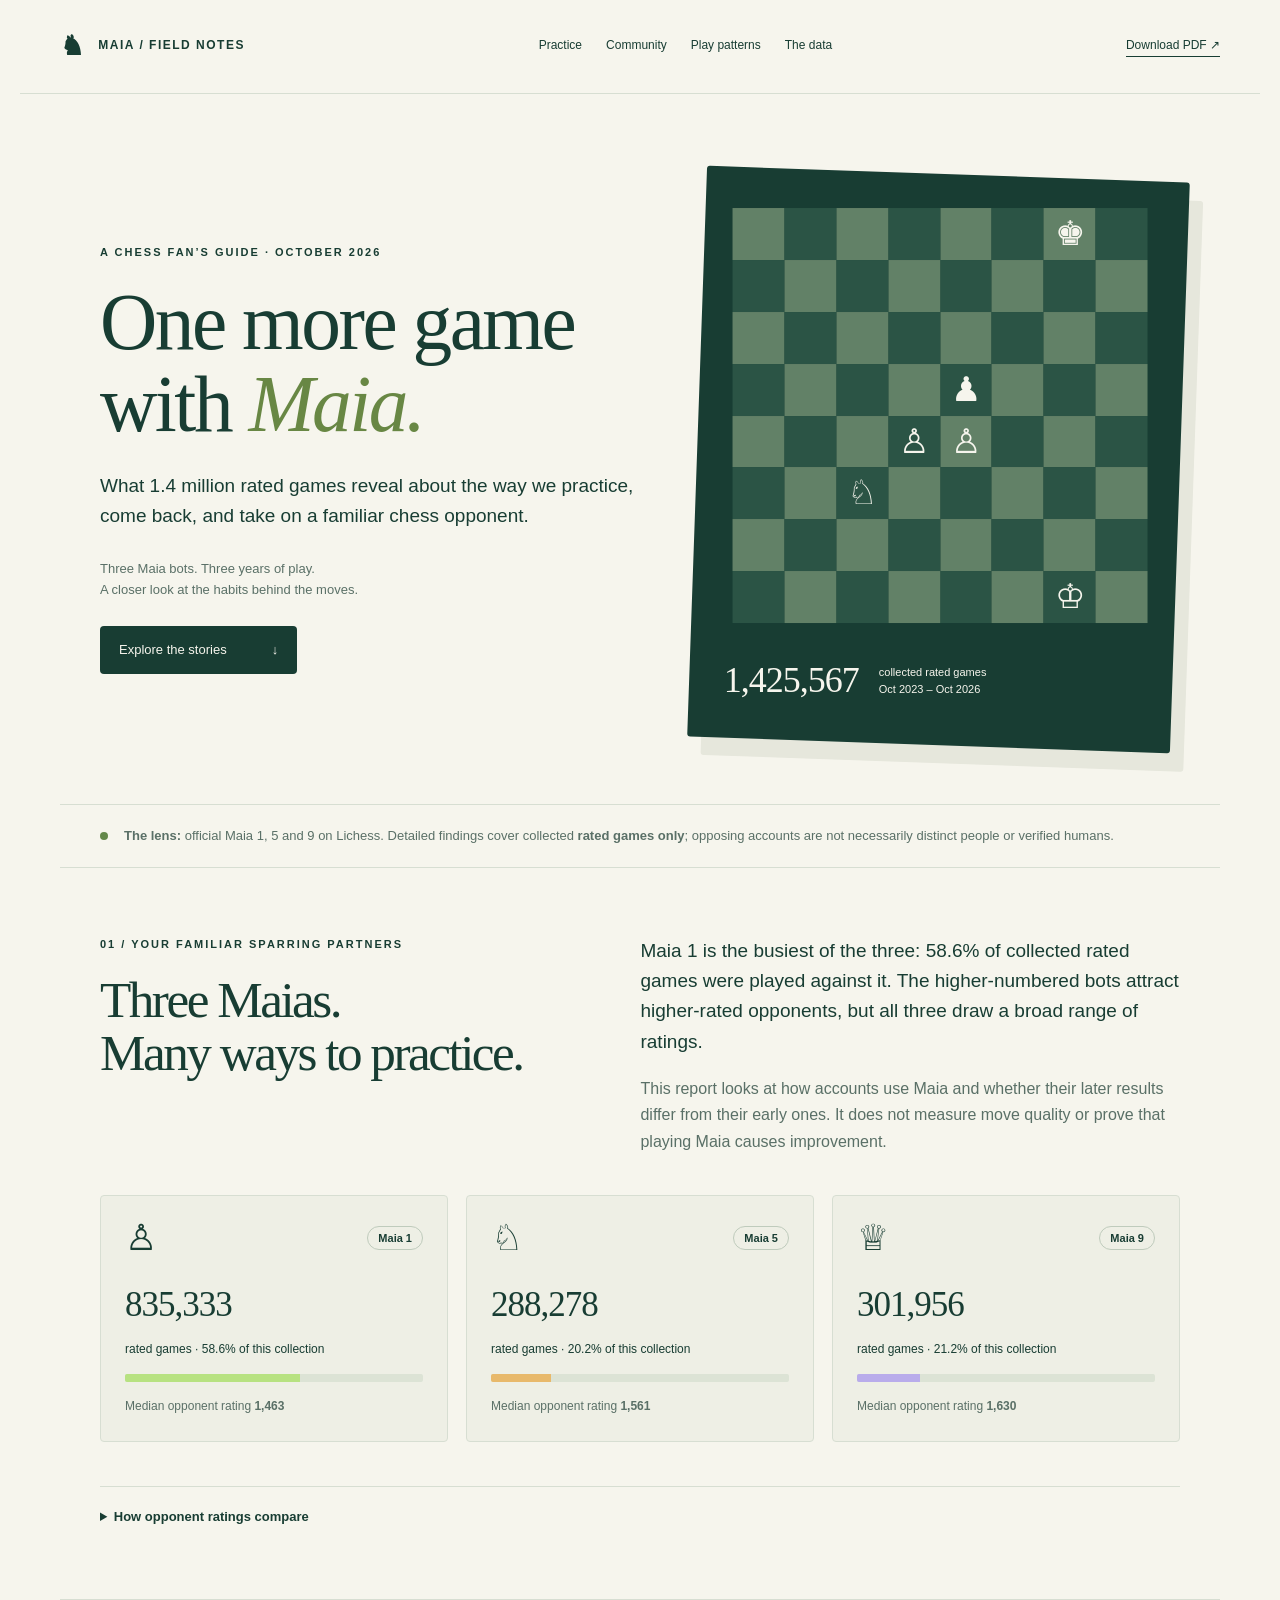
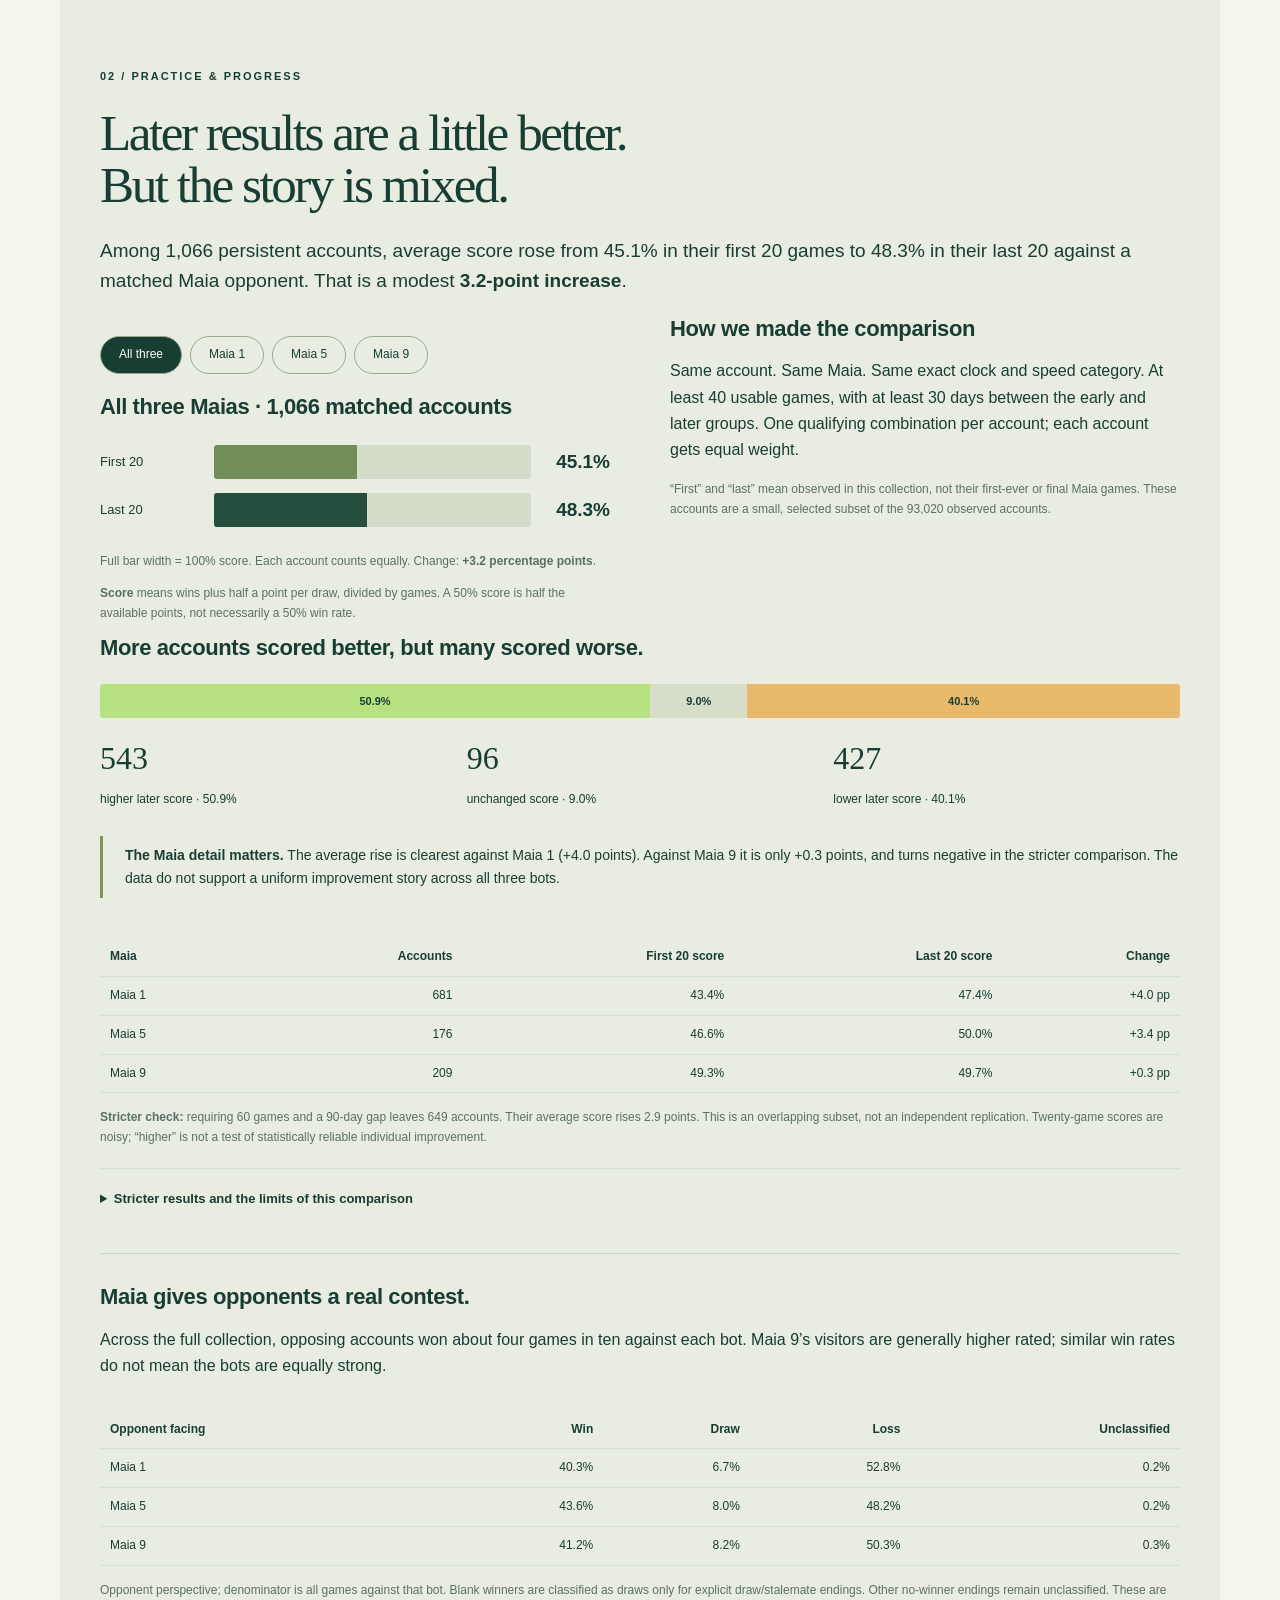
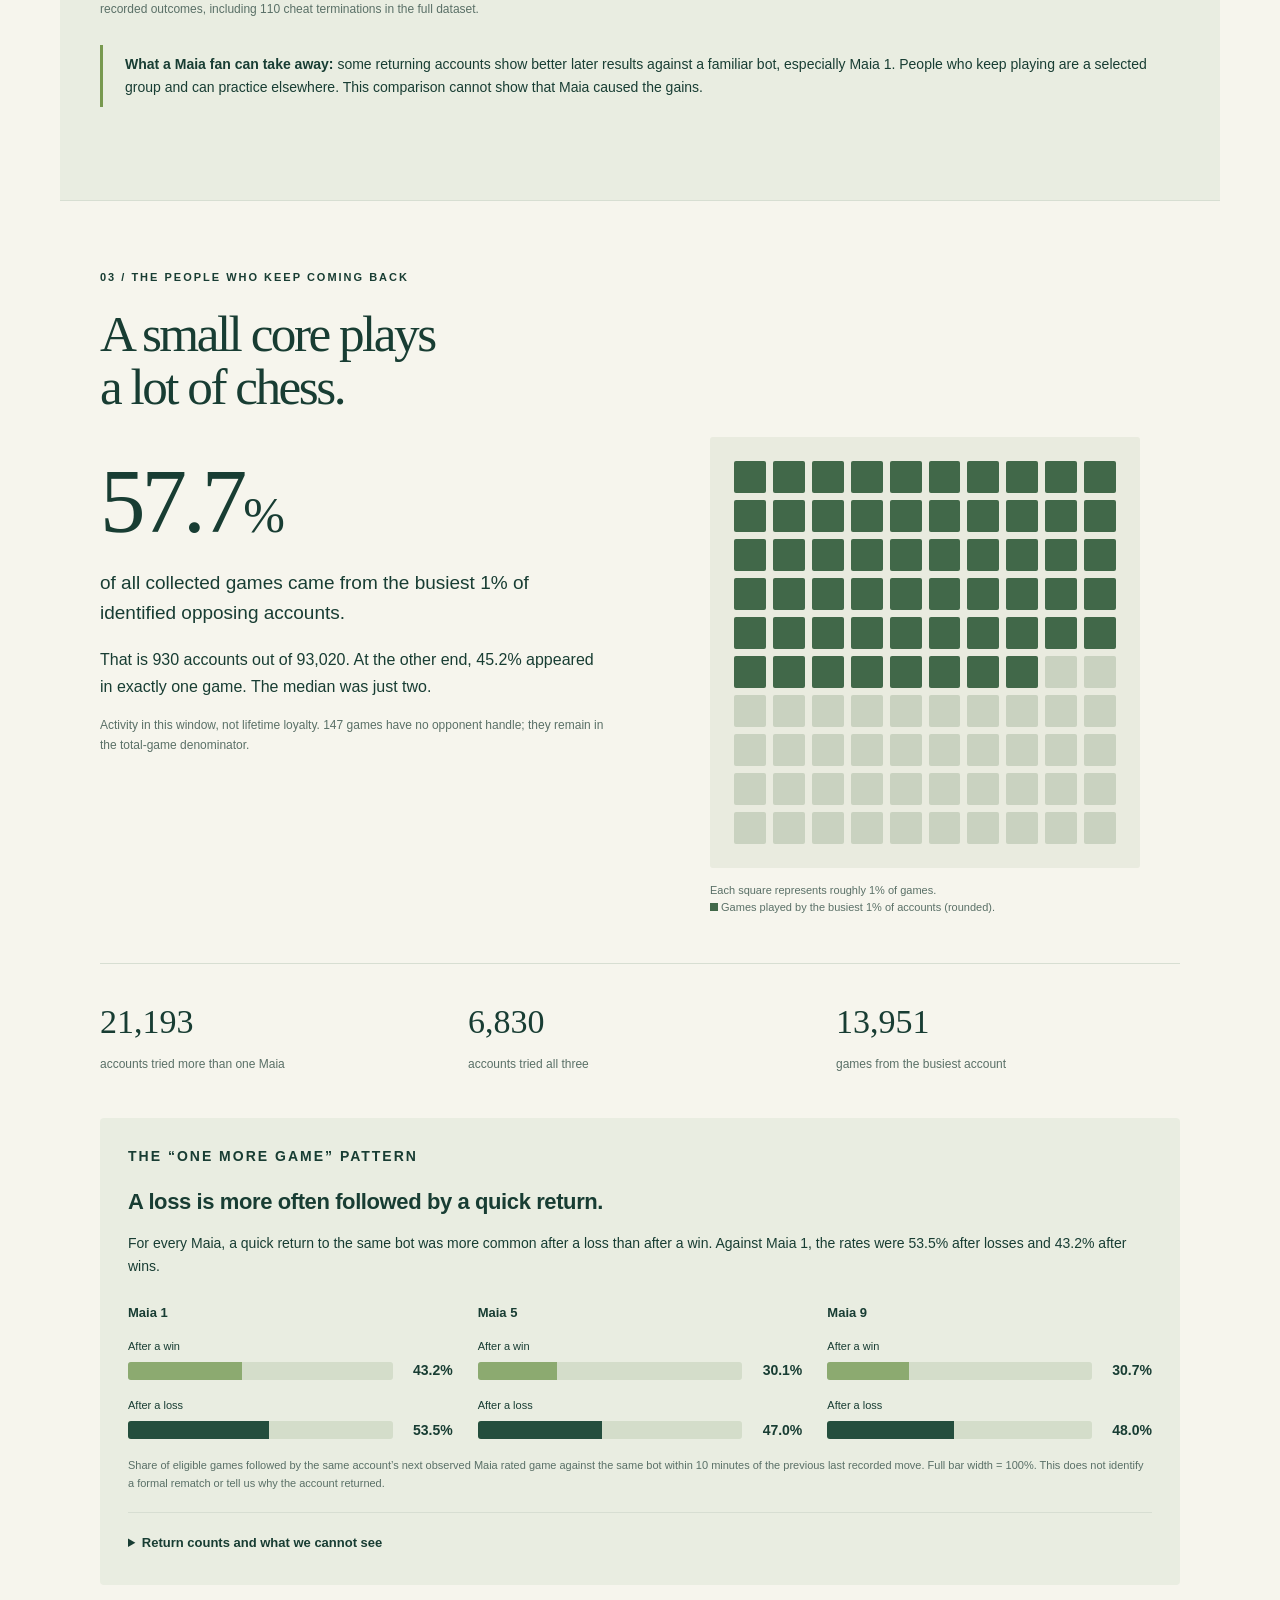
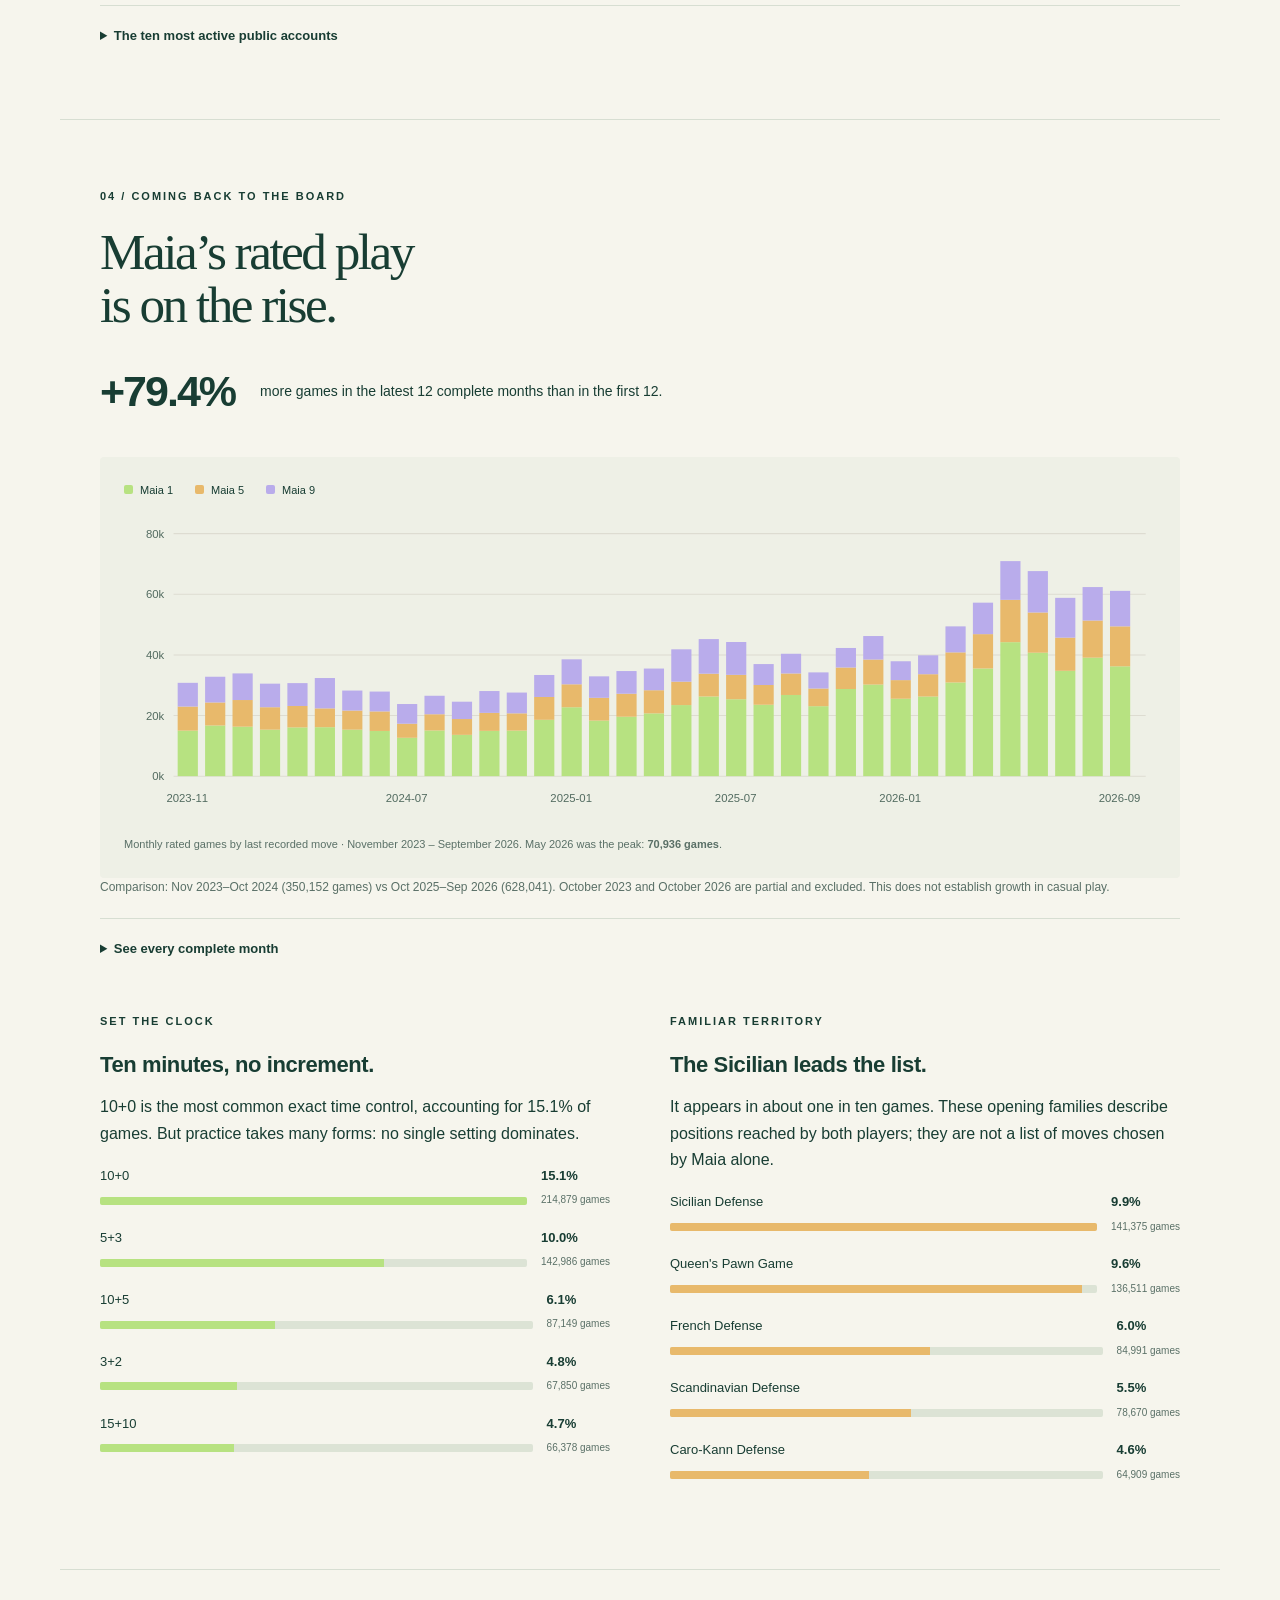
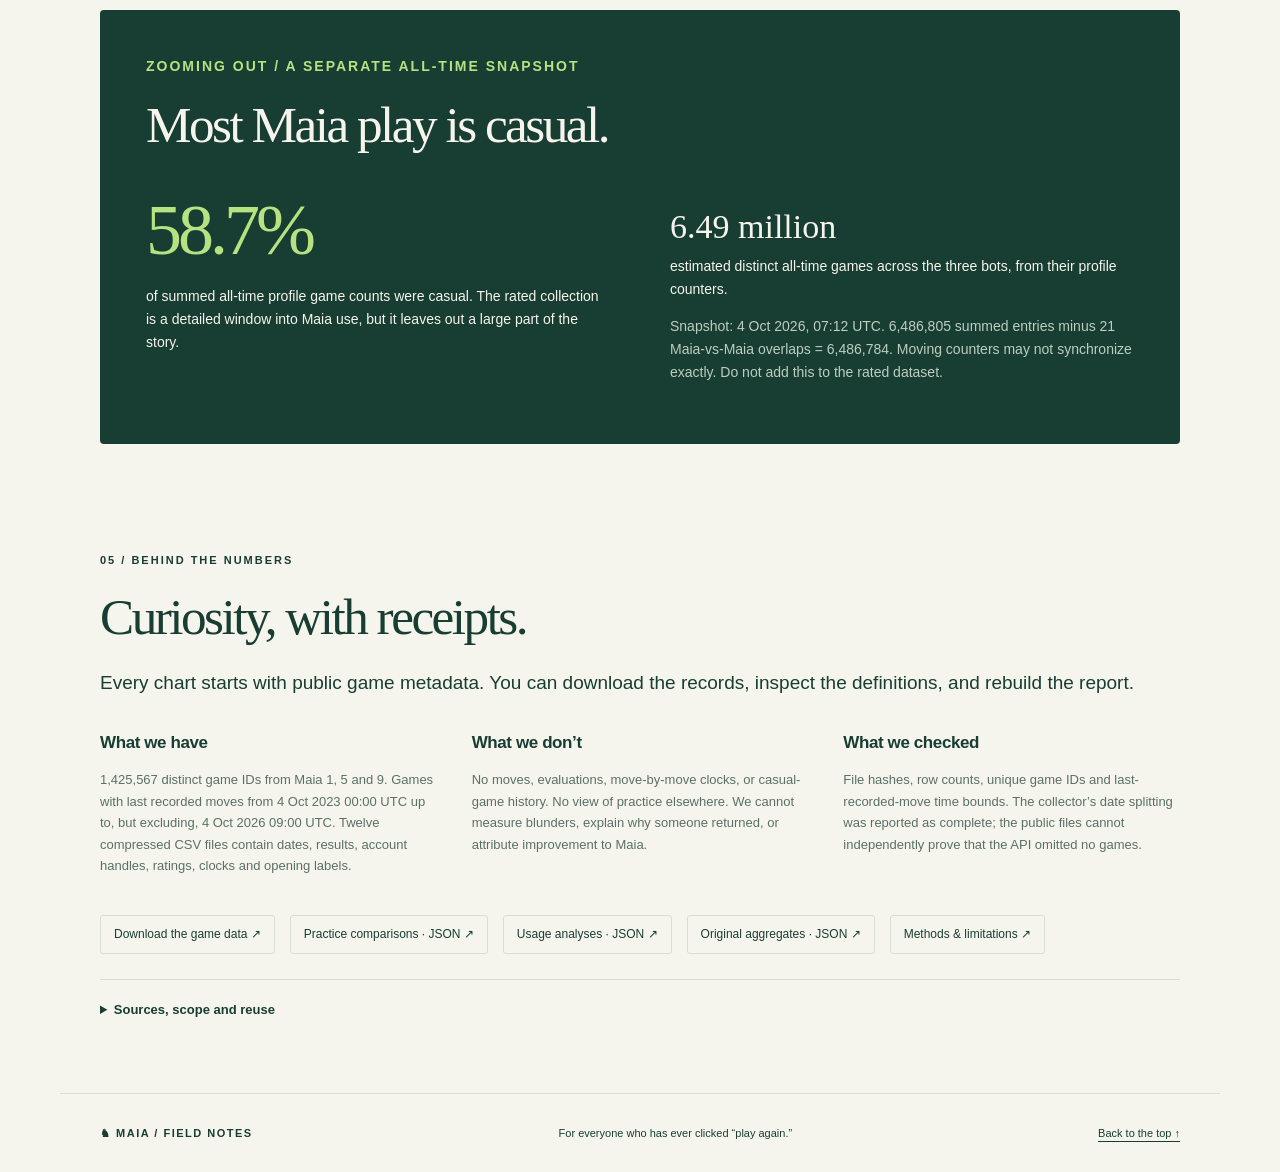
==== commit e9acf368: "Keep original rated report unchanged; publish supplement separately" ====
--- a/index.html
+++ b/index.html
@@ -1,12 +1,12 @@
 <!doctype html>
-<html lang="en"><head><meta charset="utf-8"><meta name="viewport" content="width=device-width,initial-scale=1"><meta name="description" content="How chess fans use Maia: practice habits, repeat play and changes in results across 1.4 million rated Lichess games."><meta name="theme-color" content="#163c32"><title>One more game with Maia — Maia Field Notes</title><style>:root{--paper:#f6f5ed;--ink:#183d33;--muted:#5a7067;--green:#b7e281;--gold:#e8b96b;--lavender:#b9aceb;--line:#d7ded2}*{box-sizing:border-box}html{scroll-behavior:smooth;scroll-padding-top:24px}body{margin:0;background:var(--paper);color:var(--ink);font:16px/1.65 -apple-system,BlinkMacSystemFont,"Segoe UI",sans-serif}a{color:inherit;text-underline-offset:4px}a:hover{text-decoration-thickness:2px}button,a,summary{touch-action:manipulation}button:focus-visible,a:focus-visible,summary:focus-visible{outline:3px solid #9c4a16;outline-offset:5px}.skip{position:absolute;left:10px;top:-100px;background:white;padding:10px;z-index:9}.skip:focus{top:10px}.masthead{max-width:1240px;margin:auto;display:flex;align-items:center;justify-content:space-between;padding:24px 40px;border-bottom:1px solid var(--line);font-size:12px}.brand{font-weight:800;letter-spacing:1.5px;text-decoration:none;white-space:nowrap}.brand span{font-size:27px;vertical-align:middle;margin-right:8px}nav{display:flex;gap:24px;flex-wrap:wrap}nav a{text-decoration:none}.download{border-bottom:1px solid;text-decoration:none}main{max-width:1160px;margin:auto}.hero{display:grid;grid-template-columns:1.12fr 1fr;gap:56px;padding:80px 40px 60px;align-items:center}.eyebrow{font-size:11px;line-height:1.5;letter-spacing:2px;text-transform:uppercase;font-weight:800;margin:0 0 22px}h1,h2,h3,p,figure{margin-top:0}h1,h2{font-family:Georgia,"Times New Roman",serif;font-weight:400;letter-spacing:-2.5px;line-height:1.03}h1{font-size:clamp(60px,6.2vw,85px);margin-bottom:25px}h1 em{color:#688744;font-weight:400}h2{font-size:clamp(38px,4vw,53px);margin-bottom:24px}h3{font-size:22px;line-height:1.2;letter-spacing:-.4px;margin-bottom:16px}.dek,.body-large{font-size:19px;line-height:1.6}.hero-note{font-size:13px;color:var(--muted);margin:26px 0}.button{display:inline-flex;gap:45px;align-items:center;background:var(--ink);color:var(--paper);padding:13px 19px;border-radius:4px;text-decoration:none;font-size:13px}.hero-art{background:var(--ink);padding:34px;border-radius:3px;transform:rotate(2deg);box-shadow:14px 18px 0 #e6e7dc}.board{display:grid;grid-template-columns:repeat(8,1fr);aspect-ratio:1;transform:rotate(-2deg)}.board span{aspect-ratio:1;background:#628167;display:flex;align-items:center;justify-content:center;font-family:Georgia,serif;color:var(--paper);font-size:34px;line-height:1}.board span:nth-child(16n+2),.board span:nth-child(16n+4),.board span:nth-child(16n+6),.board span:nth-child(16n+8),.board span:nth-child(16n+9),.board span:nth-child(16n+11),.board span:nth-child(16n+13),.board span:nth-child(16n+15){background:#2b5445}.art-caption{display:flex;align-items:center;gap:20px;color:var(--paper);padding-top:28px;transform:rotate(-2deg)}.art-caption b{font-family:Georgia,serif;font-size:36px;font-weight:400;letter-spacing:-1px}.art-caption span{font-size:11px;line-height:1.5}.scope-strip{display:flex;gap:16px;align-items:center;padding:20px 40px;border-top:1px solid var(--line);border-bottom:1px solid var(--line);font-size:13px;color:var(--muted)}.scope-strip p{margin:0}.live-dot{width:8px;height:8px;background:#64884a;border-radius:50%;flex-shrink:0}.section{padding:68px 40px;border-bottom:1px solid var(--line)}.intro{display:grid;grid-template-columns:1fr 1.1fr;gap:24px 50px}.intro .bot-grid,.intro details{grid-column:1/-1}.muted,.small,figcaption{color:var(--muted)}.small{font-size:12px;line-height:1.65}.bot-grid{display:grid;grid-template-columns:repeat(3,1fr);gap:18px}.bot-card{padding:24px;border:1px solid var(--line);border-radius:4px;background:#eeefe5}.bot-top{display:flex;justify-content:space-between;align-items:center;margin-bottom:20px}.piece{font-size:36px;line-height:1}.chip{font-size:11px;font-weight:700;border:1px solid #bfcbbc;padding:2px 10px;border-radius:20px}.bot-card strong{font-family:Georgia,serif;font-size:35px;font-weight:400;letter-spacing:-1px}.bot-card p{font-size:12px;margin:6px 0 14px}.mini-track,.track{height:8px;background:#dce3d5;border-radius:2px;overflow:hidden}.mini-track i,.track i{height:100%;display:block}.bot-card .small{margin:15px 0 0}details{margin-top:20px;border-top:1px solid var(--line);padding-top:15px}summary{font-size:13px;font-weight:700;cursor:pointer;padding:4px 0}details>p{margin-top:14px}.two-col{display:grid;grid-template-columns:1fr 1fr;gap:60px;align-items:start}.big-number{font-family:Georgia,serif;font-size:91px;line-height:1.1;letter-spacing:-4px;margin:15px 0}.big-number span{font-size:50px}.dot-grid{display:grid;grid-template-columns:repeat(10,1fr);gap:7px;padding:24px;background:#e9ebdf;border-radius:3px}.dot-grid i{aspect-ratio:1;background:#c9d2c0;border-radius:2px}.dot-grid i.filled{background:#416849}figcaption{font-size:11px;line-height:1.6;margin-top:14px}.key-square{display:inline-block;background:#416849;width:8px;height:8px}.fact-row{display:grid;grid-template-columns:repeat(3,1fr);gap:24px;border-top:1px solid var(--line);padding-top:30px;margin-top:30px}.fact-row b{font-family:Georgia,serif;font-size:34px;display:block;font-weight:400}.fact-row span{font-size:12px;color:var(--muted)}.growth-note{display:flex;gap:25px;align-items:center;max-width:570px;margin-bottom:30px}.growth-note strong{font-size:43px;white-space:nowrap;letter-spacing:-2px}.growth-note p{font-size:14px;margin:0}.chart{background:#eef0e6;padding:24px;margin:0;border-radius:4px}.chart svg{width:100%;height:auto;display:block}.chart text{font:11px -apple-system,BlinkMacSystemFont,sans-serif;fill:#526b60}.legend{display:flex;gap:22px;font-size:11px;margin-bottom:14px;flex-wrap:wrap}.legend span{display:flex;gap:7px;align-items:center}.legend i{width:9px;height:9px;border-radius:2px}.patterns-grid{margin-top:50px}.bar-row{display:grid;grid-template-columns:1fr auto;gap:6px 14px;margin:18px 0;font-size:13px}.bar-row b{font-weight:600}.bar-row small{color:var(--muted);font-size:10px;white-space:nowrap}.bar-row .track{align-self:center}.context-band{margin:40px;background:var(--ink);color:var(--paper);padding:46px;border-radius:4px}.context-band .eyebrow{color:var(--green)}.context-band .big-number{color:var(--green);font-size:72px}.context-band .small{color:#bdcec1}.context-band p{font-size:14px}.context-stat b{font-family:Georgia,serif;font-size:34px;font-weight:400}.context-stat{padding-top:23px}.method-grid{display:grid;grid-template-columns:repeat(3,1fr);gap:35px;margin-top:35px}.method-grid h3{font-size:17px}.method-grid p{font-size:13px;color:var(--muted)}.data-links{display:flex;gap:15px;flex-wrap:wrap;font-size:12px;margin:25px 0}.data-links a{border:1px solid var(--line);padding:9px 13px;border-radius:3px;text-decoration:none}.table-scroll{overflow-x:auto}table{width:100%;border-collapse:collapse;font-size:12px;font-variant-numeric:tabular-nums;margin:15px 0}th,td{text-align:right;padding:9px 10px;border-bottom:1px solid var(--line)}th:first-child,td:first-child{text-align:left}th{font-weight:700;white-space:nowrap}footer{max-width:1160px;margin:0 auto;padding:30px 40px;display:flex;justify-content:space-between;gap:20px;align-items:center;font-size:11px}footer p{margin:0}.learning{background:#e9ede1}.callout{border-left:3px solid #78994f;padding:8px 0 8px 22px;margin:25px 0;font-size:14px}.filter{display:flex;gap:8px;margin:20px 0;flex-wrap:wrap}.filter button{font:inherit;font-size:12px;padding:8px 18px;border:1px solid #9aa98e;background:transparent;border-radius:30px;color:var(--ink);cursor:pointer}.filter button[aria-pressed="true"]{background:var(--ink);color:white}.score-chart{margin:25px 0}.score-row{display:grid;grid-template-columns:100px 1fr 65px;gap:14px;align-items:center;margin:14px 0;font-size:13px}.score-track{height:34px;background:#d4ddca;border-radius:3px;overflow:hidden}.score-track i{height:100%;display:block;background:#718e58}.score-row:last-child .score-track i{background:#244e3d}.score-row strong{text-align:right;font-size:19px}.distribution{display:flex;height:34px;border-radius:3px;overflow:hidden;margin:22px 0 14px}.distribution span{display:flex;align-items:center;justify-content:center;font-size:11px;font-weight:700}.result-grid{display:grid;grid-template-columns:repeat(3,1fr);gap:20px}.result-grid b{font-family:Georgia,serif;font-size:32px;font-weight:400;display:block}.result-grid span{font-size:12px}.outcomes{margin-top:40px;padding-top:30px;border-top:1px solid #cbd5c0}[hidden]{display:none!important}
+<html lang="en"><head><meta charset="utf-8"><meta name="viewport" content="width=device-width,initial-scale=1"><meta name="description" content="How chess fans use Maia: practice habits, repeat play and changes in results across 1.4 million rated Lichess games."><meta name="theme-color" content="#163c32"><title>One more game with Maia — Maia Field Notes</title><style>:root{--paper:#f6f5ed;--ink:#183d33;--muted:#5a7067;--green:#b7e281;--gold:#e8b96b;--lavender:#b9aceb;--line:#d7ded2}*{box-sizing:border-box}html{scroll-behavior:smooth;scroll-padding-top:24px}body{margin:0;background:var(--paper);color:var(--ink);font:16px/1.65 -apple-system,BlinkMacSystemFont,"Segoe UI",sans-serif}a{color:inherit;text-underline-offset:4px}a:hover{text-decoration-thickness:2px}button,a,summary{touch-action:manipulation}button:focus-visible,a:focus-visible,summary:focus-visible{outline:3px solid #9c4a16;outline-offset:5px}.skip{position:absolute;left:10px;top:-100px;background:white;padding:10px;z-index:9}.skip:focus{top:10px}.masthead{max-width:1240px;margin:auto;display:flex;align-items:center;justify-content:space-between;padding:24px 40px;border-bottom:1px solid var(--line);font-size:12px}.brand{font-weight:800;letter-spacing:1.5px;text-decoration:none;white-space:nowrap}.brand span{font-size:27px;vertical-align:middle;margin-right:8px}nav{display:flex;gap:24px}nav a{text-decoration:none}.download{border-bottom:1px solid;text-decoration:none}main{max-width:1160px;margin:auto}.hero{display:grid;grid-template-columns:1.12fr 1fr;gap:56px;padding:80px 40px 60px;align-items:center}.eyebrow{font-size:11px;line-height:1.5;letter-spacing:2px;text-transform:uppercase;font-weight:800;margin:0 0 22px}h1,h2,h3,p,figure{margin-top:0}h1,h2{font-family:Georgia,"Times New Roman",serif;font-weight:400;letter-spacing:-2.5px;line-height:1.03}h1{font-size:clamp(60px,6.2vw,85px);margin-bottom:25px}h1 em{color:#688744;font-weight:400}h2{font-size:clamp(38px,4vw,53px);margin-bottom:24px}h3{font-size:22px;line-height:1.2;letter-spacing:-.4px;margin-bottom:16px}.dek,.body-large{font-size:19px;line-height:1.6}.hero-note{font-size:13px;color:var(--muted);margin:26px 0}.button{display:inline-flex;gap:45px;align-items:center;background:var(--ink);color:var(--paper);padding:13px 19px;border-radius:4px;text-decoration:none;font-size:13px}.hero-art{background:var(--ink);padding:34px;border-radius:3px;transform:rotate(2deg);box-shadow:14px 18px 0 #e6e7dc}.board{display:grid;grid-template-columns:repeat(8,1fr);aspect-ratio:1;transform:rotate(-2deg)}.board span{aspect-ratio:1;background:#628167;display:flex;align-items:center;justify-content:center;font-family:Georgia,serif;color:var(--paper);font-size:34px;line-height:1}.board span:nth-child(16n+2),.board span:nth-child(16n+4),.board span:nth-child(16n+6),.board span:nth-child(16n+8),.board span:nth-child(16n+9),.board span:nth-child(16n+11),.board span:nth-child(16n+13),.board span:nth-child(16n+15){background:#2b5445}.art-caption{display:flex;align-items:center;gap:20px;color:var(--paper);padding-top:28px;transform:rotate(-2deg)}.art-caption b{font-family:Georgia,serif;font-size:36px;font-weight:400;letter-spacing:-1px}.art-caption span{font-size:11px;line-height:1.5}.scope-strip{display:flex;gap:16px;align-items:center;padding:20px 40px;border-top:1px solid var(--line);border-bottom:1px solid var(--line);font-size:13px;color:var(--muted)}.scope-strip p{margin:0}.live-dot{width:8px;height:8px;background:#64884a;border-radius:50%;flex-shrink:0}.section{padding:68px 40px;border-bottom:1px solid var(--line)}.intro{display:grid;grid-template-columns:1fr 1.1fr;gap:24px 50px}.intro .bot-grid,.intro details{grid-column:1/-1}.muted,.small,figcaption{color:var(--muted)}.small{font-size:12px;line-height:1.65}.bot-grid{display:grid;grid-template-columns:repeat(3,1fr);gap:18px}.bot-card{padding:24px;border:1px solid var(--line);border-radius:4px;background:#eeefe5}.bot-top{display:flex;justify-content:space-between;align-items:center;margin-bottom:20px}.piece{font-size:36px;line-height:1}.chip{font-size:11px;font-weight:700;border:1px solid #bfcbbc;padding:2px 10px;border-radius:20px}.bot-card strong{font-family:Georgia,serif;font-size:35px;font-weight:400;letter-spacing:-1px}.bot-card p{font-size:12px;margin:6px 0 14px}.mini-track,.track{height:8px;background:#dce3d5;border-radius:2px;overflow:hidden}.mini-track i,.track i{height:100%;display:block}.bot-card .small{margin:15px 0 0}details{margin-top:20px;border-top:1px solid var(--line);padding-top:15px}summary{font-size:13px;font-weight:700;cursor:pointer;padding:4px 0}details>p{margin-top:14px}.two-col{display:grid;grid-template-columns:1fr 1fr;gap:60px;align-items:start}.big-number{font-family:Georgia,serif;font-size:91px;line-height:1.1;letter-spacing:-4px;margin:15px 0}.big-number span{font-size:50px}.dot-grid{display:grid;grid-template-columns:repeat(10,1fr);gap:7px;padding:24px;background:#e9ebdf;border-radius:3px}.dot-grid i{aspect-ratio:1;background:#c9d2c0;border-radius:2px}.dot-grid i.filled{background:#416849}figcaption{font-size:11px;line-height:1.6;margin-top:14px}.key-square{display:inline-block;background:#416849;width:8px;height:8px}.fact-row{display:grid;grid-template-columns:repeat(3,1fr);gap:24px;border-top:1px solid var(--line);padding-top:30px;margin-top:30px}.fact-row b{font-family:Georgia,serif;font-size:34px;display:block;font-weight:400}.fact-row span{font-size:12px;color:var(--muted)}.growth-note{display:flex;gap:25px;align-items:center;max-width:570px;margin-bottom:30px}.growth-note strong{font-size:43px;white-space:nowrap;letter-spacing:-2px}.growth-note p{font-size:14px;margin:0}.chart{background:#eef0e6;padding:24px;margin:0;border-radius:4px}.chart svg{width:100%;height:auto;display:block}.chart text{font:11px -apple-system,BlinkMacSystemFont,sans-serif;fill:#526b60}.legend{display:flex;gap:22px;font-size:11px;margin-bottom:14px;flex-wrap:wrap}.legend span{display:flex;gap:7px;align-items:center}.legend i{width:9px;height:9px;border-radius:2px}.patterns-grid{margin-top:50px}.bar-row{display:grid;grid-template-columns:1fr auto;gap:6px 14px;margin:18px 0;font-size:13px}.bar-row b{font-weight:600}.bar-row small{color:var(--muted);font-size:10px;white-space:nowrap}.bar-row .track{align-self:center}.context-band{margin:40px;background:var(--ink);color:var(--paper);padding:46px;border-radius:4px}.context-band .eyebrow{color:var(--green)}.context-band .big-number{color:var(--green);font-size:72px}.context-band .small{color:#bdcec1}.context-band p{font-size:14px}.context-stat b{font-family:Georgia,serif;font-size:34px;font-weight:400}.context-stat{padding-top:23px}.method-grid{display:grid;grid-template-columns:repeat(3,1fr);gap:35px;margin-top:35px}.method-grid h3{font-size:17px}.method-grid p{font-size:13px;color:var(--muted)}.data-links{display:flex;gap:15px;flex-wrap:wrap;font-size:12px;margin:25px 0}.data-links a{border:1px solid var(--line);padding:9px 13px;border-radius:3px;text-decoration:none}.table-scroll{overflow-x:auto}table{width:100%;border-collapse:collapse;font-size:12px;font-variant-numeric:tabular-nums;margin:15px 0}th,td{text-align:right;padding:9px 10px;border-bottom:1px solid var(--line)}th:first-child,td:first-child{text-align:left}th{font-weight:700;white-space:nowrap}footer{max-width:1160px;margin:0 auto;padding:30px 40px;display:flex;justify-content:space-between;gap:20px;align-items:center;font-size:11px}footer p{margin:0}.learning{background:#e9ede1}.callout{border-left:3px solid #78994f;padding:8px 0 8px 22px;margin:25px 0;font-size:14px}.filter{display:flex;gap:8px;margin:20px 0;flex-wrap:wrap}.filter button{font:inherit;font-size:12px;padding:8px 18px;border:1px solid #9aa98e;background:transparent;border-radius:30px;color:var(--ink);cursor:pointer}.filter button[aria-pressed="true"]{background:var(--ink);color:white}.score-chart{margin:25px 0}.score-row{display:grid;grid-template-columns:100px 1fr 65px;gap:14px;align-items:center;margin:14px 0;font-size:13px}.score-track{height:34px;background:#d4ddca;border-radius:3px;overflow:hidden}.score-track i{height:100%;display:block;background:#718e58}.score-row:last-child .score-track i{background:#244e3d}.score-row strong{text-align:right;font-size:19px}.distribution{display:flex;height:34px;border-radius:3px;overflow:hidden;margin:22px 0 14px}.distribution span{display:flex;align-items:center;justify-content:center;font-size:11px;font-weight:700}.result-grid{display:grid;grid-template-columns:repeat(3,1fr);gap:20px}.result-grid b{font-family:Georgia,serif;font-size:32px;font-weight:400;display:block}.result-grid span{font-size:12px}.outcomes{margin-top:40px;padding-top:30px;border-top:1px solid #cbd5c0}[hidden]{display:none!important}
 @media(max-width:760px){.masthead{padding:18px 22px;flex-wrap:wrap;gap:15px}.masthead nav{order:3;width:100%;gap:25px}.brand{font-size:10px}.download{font-size:10px}.hero{grid-template-columns:1fr;padding:42px 24px;gap:35px}h1{font-size:65px}.hero-art{max-width:420px;width:100%;justify-self:center;padding:26px}.hero-note{margin:20px 0}.hero-art .board span{font-size:30px}.art-caption b{font-size:33px}.section{padding:42px 24px}.scope-strip{padding:20px 24px}.intro,.two-col{grid-template-columns:1fr;gap:24px}.bot-grid{gap:10px}.bot-card{padding:15px 10px}.bot-card strong{font-size:26px}.piece{font-size:27px}.bot-top{gap:4px}.chip{padding:2px 5px;font-size:10px}.bot-card p{font-size:10px}.fact-row{gap:14px}.fact-row b{font-size:29px}.fact-row span{font-size:11px}.big-number{font-size:75px}.dot-grid{max-width:400px;margin:auto}figure{margin-left:0;margin-right:0}.chart{padding:12px}.chart svg{min-width:580px}.chart{overflow-x:auto}.growth-note strong{font-size:36px}.context-band{margin:24px;padding:28px}.context-band .big-number{font-size:60px}.method-grid{grid-template-columns:1fr;gap:15px}.method-grid p{font-size:14px}.result-grid{gap:10px}.result-grid b{font-size:27px}.score-row{grid-template-columns:75px 1fr 55px;font-size:12px;gap:8px}footer{padding:25px 24px;flex-wrap:wrap}footer p{order:3;width:100%}}
 @media(prefers-reduced-motion:reduce){html{scroll-behavior:auto}}
 @media print{@page{size:A4;margin:14mm}*{-webkit-print-color-adjust:exact;print-color-adjust:exact}html{scroll-behavior:auto}body{font-size:10px;line-height:1.5}.masthead,footer,.button,.filter,.skip,details{display:none!important}main{max-width:none}.hero{padding:15px 0 30px;gap:30px;grid-template-columns:1.1fr 1fr}h1{font-size:49px;letter-spacing:-2px}h2{font-size:33px;letter-spacing:-1px}h3{font-size:17px}.hero .dek,.body-large{font-size:13px}.hero-note{font-size:10px}.hero-art{padding:22px;box-shadow:8px 10px 0 #e6e7dc}.board span{font-size:23px}.art-caption{gap:13px;padding-top:18px}.art-caption b{font-size:25px}.art-caption span{font-size:8px}.eyebrow{font-size:8px;margin-bottom:15px}.scope-strip{padding:12px 0;font-size:9px}.section{padding:28px 0;break-before:page;border:0}.intro{break-before:auto;gap:18px;grid-template-columns:1fr 1.1fr}.bot-grid{gap:12px}.bot-card{padding:15px}.bot-card strong{font-size:27px}.bot-card p{font-size:9px}.bot-top{margin-bottom:12px}.piece{font-size:26px}.small{font-size:9px}.learning{background:transparent}.learning .two-col{gap:35px}.score-track{height:26px}.score-row{font-size:11px}.score-row strong{font-size:15px}.big-number{font-size:65px}.community .two-col{gap:40px}.dot-grid{gap:5px;padding:18px;max-width:285px}.fact-row{padding-top:15px;margin-top:15px}.fact-row b{font-size:27px}.fact-row span{font-size:9px}.callout{font-size:10px;margin:15px 0}.result-grid b{font-size:26px}.result-grid span{font-size:10px}.growth-note{margin-bottom:20px}.growth-note strong{font-size:32px}.growth-note p{font-size:11px}.chart{padding:16px}.chart svg{max-height:195px}.legend,figcaption{font-size:9px}.patterns-grid{margin-top:30px;gap:30px}.patterns-grid p{font-size:10px}.bar-row{font-size:10px;margin:10px 0}.bar-row small{font-size:8px}.context-band{break-before:page;margin:0;padding:30px}.context-band .big-number{font-size:55px}.context-band p{font-size:11px}.context-stat b{font-size:26px}.methods{break-before:auto;padding-top:30px}.methods .body-large{font-size:12px}.method-grid{gap:25px;margin-top:25px}.method-grid h3{font-size:13px}.method-grid p{font-size:9px}.data-links{font-size:9px;gap:10px}.data-links a{padding:6px 10px}.outcomes{margin-top:25px;padding-top:20px}.print-note{display:block}figure,.bot-card,.fact-row,.result-grid,.score-chart,.callout{break-inside:avoid}h2,h3{break-after:avoid}}
 .rematch{margin-top:42px;padding:28px;background:#e9ede1;border-radius:4px}.rematch h4{margin:10px 0;font-size:13px}.rematch-chart{display:grid;grid-template-columns:repeat(3,1fr);gap:25px}.rematch .score-row{grid-template-columns:1fr 50px;gap:4px 10px;font-size:11px}.rematch .score-row .score-track{grid-column:1;grid-row:2;height:18px}.rematch .score-row strong{grid-column:2;grid-row:2;font-size:14px}.rematch .score-row span{grid-column:1/-1}.rematch p{font-size:14px}.rematch .small{font-size:11px}@media(max-width:760px){.rematch{padding:20px}.rematch-chart{grid-template-columns:1fr;gap:5px}}@media print{.rematch{padding:22px;margin-top:30px}.rematch p{font-size:10px}.rematch .small{font-size:9px}.rematch-chart{gap:20px}.rematch .score-row{font-size:9px}.learning .outcomes{break-before:page;padding-top:25px}.learning{padding-bottom:0}.community{break-before:page}.result-grid{break-inside:avoid}}
 @media print{.learning .outcomes{break-before:auto}.learning .body-large{font-size:12px}.learning h2{font-size:31px}.learning p{margin-bottom:10px}.learning .score-chart{margin:15px 0}.learning .score-row{margin:9px 0}.learning .distribution{margin:15px 0 10px;height:25px}.learning .callout{margin:13px 0;font-size:9px}.learning table{font-size:10px;margin:10px 0}.learning th,.learning td{padding:5px 8px}.learning .outcomes{margin-top:18px;padding-top:16px}}
 @media print{.learning{padding-top:18px}.learning h2{margin-bottom:16px}.learning h3{font-size:14px;margin-bottom:10px}.learning .eyebrow{margin-bottom:10px}.learning .body-large{font-size:11px}.learning .two-col p{font-size:9px}.learning .score-chart{margin:12px 0}.learning .outcomes{margin-top:13px;padding-top:12px}.learning .callout{margin:9px 0;padding-top:5px;padding-bottom:5px}.learning .result-grid b{font-size:23px}.learning .small{font-size:8.5px}}
-</style></head><body><a class="skip" href="#story">Skip to report</a><header class="masthead"><a href="#" class="brand"><span aria-hidden="true">♞</span> MAIA / FIELD NOTES</a><nav aria-label="Report sections"><a href="#practice">Practice</a><a href="#community">Community</a><a href="#patterns">Play patterns</a><a href="#methods">The data</a><a class="no-print" href="casual-vs-rated.html">Casual vs rated ↗</a></nav><a class="download" href="maia-fan-report.pdf">Download PDF ↗</a></header>
+</style></head><body><a class="skip" href="#story">Skip to report</a><header class="masthead"><a href="#" class="brand"><span aria-hidden="true">♞</span> MAIA / FIELD NOTES</a><nav aria-label="Report sections"><a href="#practice">Practice</a><a href="#community">Community</a><a href="#patterns">Play patterns</a><a href="#methods">The data</a></nav><a class="download" href="maia-fan-report.pdf">Download PDF ↗</a></header>
 <main id="story"><section class="hero"><div><p class="eyebrow">A chess fan’s guide · October 2026</p><h1>One more game<br>with <em>Maia.</em></h1><p class="dek">What 1.4 million rated games reveal about the way we practice, come back, and take on a familiar chess opponent.</p><p class="hero-note">Three Maia bots. Three years of play.<br>A closer look at the habits behind the moves.</p><a class="button" href="#practice">Explore the stories <span>↓</span></a></div><div class="hero-art"><div class="board" aria-hidden="true"><span></span><span></span><span></span><span></span><span></span><span></span><span>♚</span><span></span><span></span><span></span><span></span><span></span><span></span><span></span><span></span><span></span><span></span><span></span><span></span><span></span><span></span><span></span><span></span><span></span><span></span><span></span><span></span><span></span><span>♟</span><span></span><span></span><span></span><span></span><span></span><span></span><span>♙</span><span>♙</span><span></span><span></span><span></span><span></span><span></span><span>♘</span><span></span><span></span><span></span><span></span><span></span><span></span><span></span><span></span><span></span><span></span><span></span><span></span><span></span><span></span><span></span><span></span><span></span><span></span><span></span><span>♔</span><span></span></div><div class="art-caption"><b>1,425,567</b><span>collected rated games<br>Oct 2023 – Oct 2026</span></div></div></section>
 <div class="scope-strip"><span class="live-dot"></span><p><b>The lens:</b> official Maia 1, 5 and 9 on Lichess. Detailed findings cover collected <b>rated games only</b>; opposing accounts are not necessarily distinct people or verified humans.</p></div>
 <section class="section intro" id="practice"><div class="section-heading"><p class="eyebrow">01 / Your familiar sparring partners</p><h2>Three Maias.<br>Many ways to practice.</h2></div><div><p class="body-large">Maia 1 is the busiest of the three: 58.6% of collected rated games were played against it. The higher-numbered bots attract higher-rated opponents, but all three draw a broad range of ratings.</p><p class="muted">This report looks at how accounts use Maia and whether their later results differ from their early ones. It does not measure move quality or prove that playing Maia causes improvement.</p></div><div class="bot-grid"><article class="bot-card"><div class="bot-top"><span class="piece" aria-hidden="true">♙</span><span class="chip">Maia 1</span></div><strong>835,333</strong><p>rated games · 58.6% of this collection</p><div class="mini-track"><i style="width:58.596544392511895%;background:#b7e281"></i></div><p class="small">Median opponent rating <b>1,463</b></p></article><article class="bot-card"><div class="bot-top"><span class="piece" aria-hidden="true">♘</span><span class="chip">Maia 5</span></div><strong>288,278</strong><p>rated games · 20.2% of this collection</p><div class="mini-track"><i style="width:20.221988864781522%;background:#e8b96b"></i></div><p class="small">Median opponent rating <b>1,561</b></p></article><article class="bot-card"><div class="bot-top"><span class="piece" aria-hidden="true">♕</span><span class="chip">Maia 9</span></div><strong>301,956</strong><p>rated games · 21.2% of this collection</p><div class="mini-track"><i style="width:21.181466742706586%;background:#b9aceb"></i></div><p class="small">Median opponent rating <b>1,630</b></p></article></div><details><summary>How opponent ratings compare</summary><div class="table-scroll"><table><thead><tr><th scope="col">Maia</th><th scope="col">Game-weighted mean</th><th scope="col">Account-weighted mean</th><th scope="col">Middle 80%</th></tr></thead><tbody><tr><td>Maia 1</td><td>1,453</td><td>1,411</td><td>1,145–1,750</td></tr><tr><td>Maia 5</td><td>1,570</td><td>1,488</td><td>1,299–1,840</td></tr><tr><td>Maia 9</td><td>1,631</td><td>1,561</td><td>1,337–1,908</td></tr></tbody></table></div><p class="small">Lichess ratings at game time, across mixed speed categories. Account-weighted means give each account equal weight within a bot; game-weighted means count frequent players more. These are not FIDE ratings or controlled comparisons.</p></details></section>
